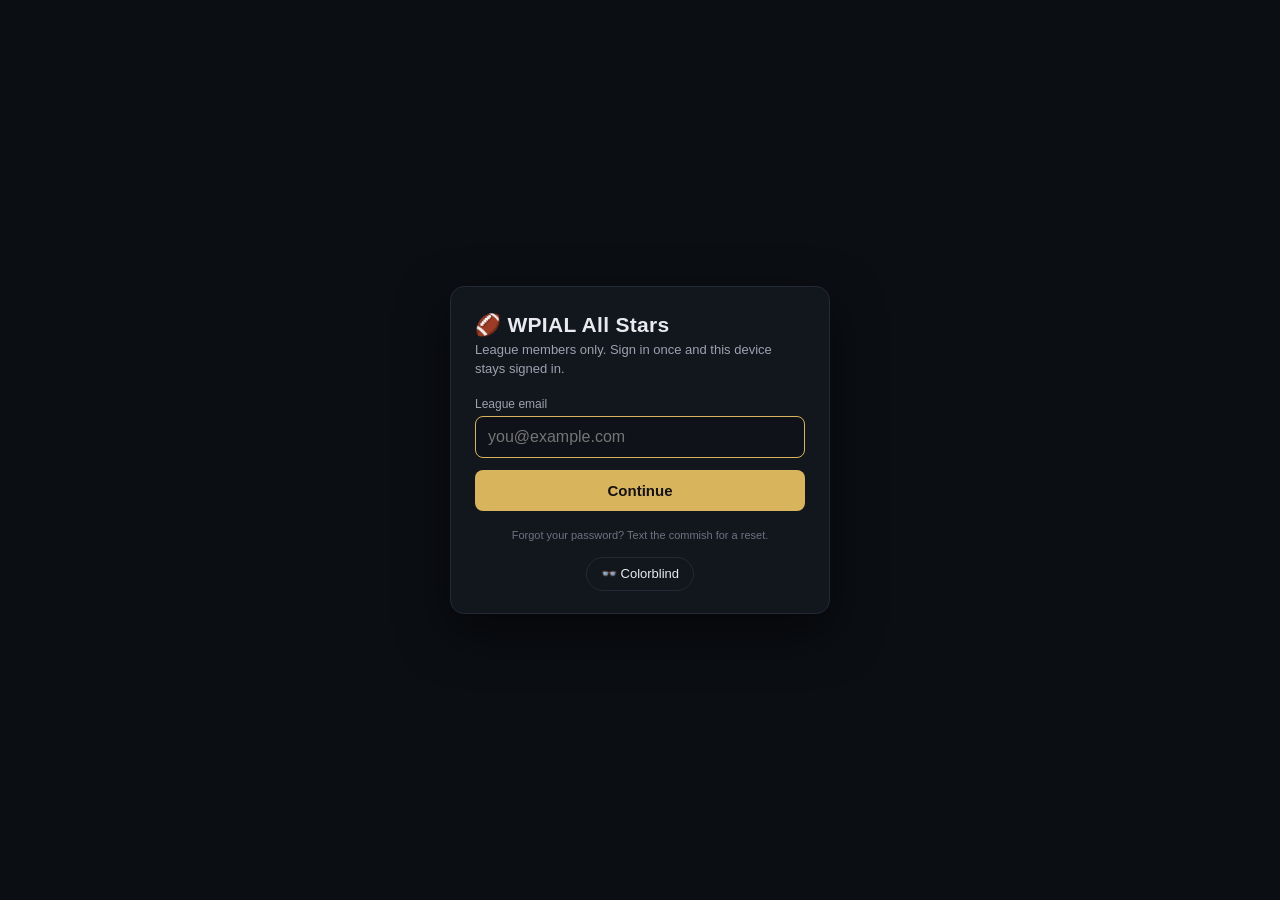
==== index.html @ ebddc768 "Say where the data came from, on every surface that shows ESPN data One shared provenance component " ====
<!DOCTYPE html>
<html lang="en">
<head>
<meta charset="UTF-8">
<meta name="viewport" content="width=device-width, initial-scale=1.0">
<title>WPIAL All Stars</title>
<!-- theme.css owns every colour token on this site. This page used to define its
     own :root here — orange accent, blue accent2 — which is why the homepage and
     the draft board looked like two different products. Do not re-add one. -->
<link rel="stylesheet" href="theme.css">
<!-- Not deferred, on purpose: it sets html.colorblind before <body> exists, so
     the palette is already right at first paint. -->
<script src="cbmode.js"></script>
<style>
  *{box-sizing:border-box;}
  body{margin:0;background:var(--bg);color:var(--text);font-family:-apple-system,Segoe UI,Roboto,Helvetica,Arial,sans-serif;}
  header{padding:28px 20px 18px;text-align:center;border-bottom:1px solid var(--line);}
  header h1{margin:0;font-size:28px;letter-spacing:0.5px;}
  header p{margin:6px 0 0;color:var(--muted);font-size:14px;}
  nav{display:flex;justify-content:center;gap:6px;flex-wrap:wrap;padding:14px 10px;border-bottom:1px solid var(--line);}
  nav button{background:none;border:1px solid var(--line);color:var(--text);padding:8px 14px;border-radius:20px;font-size:13px;cursor:pointer;}
  nav button.active{background:var(--accent);border-color:var(--accent);color:var(--accent-ink);font-weight:600;}
  section{max-width:1100px;margin:0 auto;padding:24px 16px 60px;display:none;}
  section.active{display:block;}
  h2{font-size:20px;margin:0 0 4px;}
  .sub{color:var(--muted);font-size:13px;margin:0 0 20px;}
  .grid{display:grid;grid-template-columns:repeat(auto-fit,minmax(260px,1fr));gap:16px;}
  .card{background:var(--card);border:1px solid var(--line);border-radius:10px;padding:14px 16px;}
  .card h3{margin:0 0 10px;font-size:16px;border-bottom:1px solid var(--line);padding-bottom:8px;}
  /* The signed-in owner's roster card. --mine-accent is set per card from the franchise
     accent when it clears 3:1 against the card, and falls back to the site accent when it
     does not, so this can never render as an unreadable chip. The word "Your team" — not
     the ring — is what says whose card it is; color never carries meaning alone here. */
  .card.mine{border-color:var(--mine-accent,var(--accent));box-shadow:inset 0 0 0 1px var(--mine-accent,var(--accent));}
  .mine-strip{display:flex;align-items:center;gap:8px;margin:0 0 10px;}
  .mine-chip{flex:0 0 auto;font-size:10px;font-weight:700;letter-spacing:0.6px;text-transform:uppercase;
    padding:2px 8px;border-radius:999px;background:var(--mine-accent,var(--accent));color:var(--mine-ink,var(--accent-ink));}
  .mine-rule{flex:1 1 auto;height:1px;background:var(--mine-accent,var(--accent));opacity:0.4;}
  .row{display:flex;gap:8px;padding:5px 0;font-size:13px;border-bottom:1px solid #1d232b;}
  .row:last-child{border-bottom:none;}
  .rnd{color:var(--muted);width:26px;flex-shrink:0;}
  .players{flex:1;display:flex;flex-wrap:wrap;gap:4px;}
  .players.conflict{background:var(--conflict);border:1px dashed var(--conflict-line);border-radius:6px;padding:2px 6px;}
  .player{cursor:pointer;padding:2px 6px;border-radius:5px;transition:background .15s;}
  .player:hover{background:#22282f;}
  .player.pinged{background:var(--accent);color:var(--accent-ink);font-weight:600;}
  .empty{color:#4a525c;font-style:italic;}
/* Week navigator. The selected pill is FILLED and the live week keeps a ● glyph whether or
   not it is selected — both readable in greyscale, per the site rule that colour never
   carries meaning alone. The arrows sit together beside the label rather than being pushed to
   opposite edges, which on a wide card puts a thumb-width control a screen from its pair. */
.wknav{display:flex;flex-direction:column;gap:8px;margin-top:14px;}
.wknav-top{display:flex;align-items:center;gap:8px;}
.wknav-top b{font-size:15px;min-width:76px;}
.wknav-top button{background:none;border:1px solid var(--line);color:var(--text);
  border-radius:6px;padding:3px 10px;font-size:14px;line-height:1.3;cursor:pointer;}
.wknav-top button:hover:not([disabled]){border-color:var(--accent);}
.wknav-top button[disabled]{opacity:.3;cursor:default;}
.wknav-top button:focus-visible,.wkpill:focus-visible{outline:2px solid var(--accent2);outline-offset:2px;}
.wknav-note{font-size:11.5px;color:var(--muted);}
.wkpills{display:flex;gap:6px;overflow-x:auto;padding-bottom:2px;scrollbar-width:none;}
.wkpills::-webkit-scrollbar{display:none;}
.wkpill{flex:0 0 auto;background:none;border:1px solid var(--line);color:var(--text);
  border-radius:20px;padding:4px 11px;font-size:12.5px;cursor:pointer;white-space:nowrap;}
.wkpill.on{background:var(--accent);border-color:var(--accent);color:var(--accent-ink);font-weight:700;}
.wkpill .liveglyph{font-size:9px;vertical-align:middle;margin-right:3px;}
.spotlight-grid{display:grid;grid-template-columns:repeat(auto-fit,minmax(220px,1fr));gap:10px;margin-top:10px;}
/* The card wears the two franchises. Two stacked background images: the owners' colors
   split underneath, a scrim over the top. The scrim is not decoration — it is what holds
   --text and --muted at their designed contrast no matter which two colors collide here, so
   a pale gold and a near-black can share a card without either washing the score out.
   Bryan's call to let identity take the backdrop; see the build doc on memo 5.3, which
   lists card backgrounds as a never. */
.spotlight{border:1px solid var(--line);border-radius:8px;padding:10px 12px;
  background-image:
    linear-gradient(180deg,rgba(13,17,23,.78),rgba(13,17,23,.91)),
    linear-gradient(100deg,var(--ca,#11151b) 0 42%,var(--cb,#11151b) 58% 100%);}
.spotlight-row{display:flex;justify-content:space-between;align-items:center;font-size:14px;padding:3px 0;gap:8px;}
.spotlight-row .nm{font-weight:600;}
.spotlight-row .sc{color:var(--muted);font-variant-numeric:tabular-nums;}
.spotlight-row.final .sc{color:var(--text);font-weight:600;}
.spotlight-vs{text-align:center;color:var(--muted);font-size:11px;margin:2px 0;}
.spotlight-top{font-size:11px;color:var(--muted);margin-top:2px;}
  .spotlight-h2h{font-size:11px;color:var(--muted);margin-top:6px;padding-top:6px;border-top:1px dashed var(--line);text-align:center;}
  /* GOTCHA 32: an <a class="spotlight"> inherits `a{color:var(--accent2)}` and repaints
     every team name gold, which reads as "these are all links" and fights the ✓ winner
     mark. Reset the inherited link paint and carry the affordance on the hover border
     plus the caption below instead. */
  a.spotlight-link{display:block;color:inherit;text-decoration:none;transition:border-color .12s ease;}
  a.spotlight-link:hover{border-color:var(--accent);}
  a.spotlight-link:focus-visible{outline:2px solid var(--accent2);outline-offset:2px;}
  .spotlight-go{margin-top:7px;padding-top:6px;border-top:1px dashed var(--line);
    text-align:center;font-size:10.5px;letter-spacing:.6px;color:var(--accent2);}
  /* ---- Projected-winner jerseys ----
     The jersey is the projection: the bigger one is the favorite. Size is a real visual
     channel, but it is never the ONLY channel — the percentage is always printed next to
     it, so the call is readable at a glance and unambiguous when you look. */
  .spot-kits{display:flex;align-items:flex-end;justify-content:center;gap:26px;
             margin:2px 0 8px;min-height:86px;}
  .spot-kit{display:flex;flex-direction:column;align-items:center;gap:3px;width:72px;}
  .spot-kit .kit{display:block;}
  .spot-kit.lost{opacity:.4;filter:saturate(.3);}
  /* Compact field — the same object as the matchup header, at card scale. End zones are the
     owners' colors (identity); the ball is the probability (state). Nothing here is
     color-only: the percentage and the team are printed underneath. */
  .spot-field{display:flex;height:20px;border-radius:5px;overflow:hidden;
              border:1px solid rgba(255,255,255,.16);margin:0 0 5px;}
  .sez{flex:0 0 12%;min-width:13px;background:var(--sc,#2a3140);}
  .sturf{flex:1 1 auto;position:relative;min-width:0;
         background:repeating-linear-gradient(90deg,transparent 0 calc(10% - 1px),
                    rgba(255,255,255,.18) calc(10% - 1px) 10%),
                    linear-gradient(180deg,#1b3a27,#142c1e);}
  .slos{position:absolute;top:0;bottom:0;width:2px;background:var(--accent);transform:translateX(-1px);}
  .sball{position:absolute;top:50%;transform:translate(-50%,-50%);width:17px;line-height:0;}
  .sball svg{display:block;width:100%;height:auto;}
  .spot-odds{font-size:10.5px;color:var(--muted);text-align:center;margin:0 0 6px;
             font-variant-numeric:tabular-nums;}
  .spot-odds b{color:var(--text);font-weight:700;}
  #history .card{margin-bottom:14px;}
  textarea{width:100%;min-height:140px;background:#0f1319;border:1px dashed var(--line);color:var(--muted);border-radius:8px;padding:12px;font-size:13px;font-family:inherit;}
  #board .card{margin-bottom:12px;}
  .tip-ideas{list-style:none;margin:0 0 10px;padding:0;display:flex;flex-direction:column;gap:4px;}
  .tip-ideas li{font-size:12px;color:var(--muted);font-style:italic;}
  .tip-ideas li::before{content:"\2022  ";color:var(--accent);font-style:normal;}
  .placeholder{color:var(--muted);font-size:13px;line-height:1.6;}
  .badge{display:inline-block;background:var(--accent2);color:#04121f;font-size:11px;font-weight:700;padding:2px 8px;border-radius:10px;margin-left:8px;vertical-align:middle;}
  footer{text-align:center;color:var(--muted);font-size:12px;padding:24px;border-top:1px solid var(--line);}

  .cemetery{display:grid;grid-template-columns:repeat(auto-fit,minmax(200px,1fr));gap:20px;padding:10px 0 4px;}
  .tombstone{background:linear-gradient(180deg,#3a3f47,#2c3036);border:1px solid #454b53;border-radius:50px 50px 8px 8px;padding:24px 16px 18px;text-align:center;position:relative;box-shadow:inset 0 0 0 1px rgba(255,255,255,0.03);}
  .tombstone .rip{font-size:10px;letter-spacing:2px;color:#8b9099;margin-bottom:8px;}
  .tombstone .stone-name{font-size:15px;font-weight:500;color:var(--text);margin-bottom:10px;line-height:1.4;}
  .tombstone .stone-line{width:32px;height:1px;background:#565c65;margin:0 auto 10px;}
  .tombstone .stone-detail{font-size:11px;color:var(--muted);line-height:1.7;}
  .tombstone .stone-wins{font-size:18px;font-weight:500;color:#c9cdd3;margin:6px 0;}
  .tombstone::before{content:"";position:absolute;bottom:-10px;left:50%;transform:translateX(-50%);width:60%;height:10px;background:#1a1d21;border-radius:50%;filter:blur(2px);opacity:0.5;}

  .ribbon{margin:8px 0 0;padding:10px 12px;background:#0f1319;border-left:2px solid var(--accent);border-radius:0 8px 8px 0;}
  .ribbon .lineage{font-size:12px;color:var(--muted);line-height:1.6;}
  .ribbon .lineage b{color:var(--text);font-weight:500;}
  .ribbon .honors{margin-top:6px;display:flex;gap:6px;flex-wrap:wrap;}
  .honor{display:inline-flex;align-items:center;gap:4px;font-size:11px;background:#1c2129;border:1px solid var(--line);border-radius:12px;padding:2px 9px;color:#d8b45c;}
  .honor.og{color:#7fc4ff;}

  .feed-profile{display:flex;gap:14px;align-items:center;}
  .feed-avatar{width:56px;height:56px;border-radius:50%;background:linear-gradient(135deg,#f0d488,#c9a24b);display:flex;align-items:center;justify-content:center;font-size:24px;flex-shrink:0;}
  .feed-name{font-size:17px;font-weight:700;display:flex;align-items:center;gap:5px;}
  .feed-check{color:var(--accent2);font-size:14px;}
  .feed-handle{color:var(--muted);font-size:13px;}
  .feed-bio{font-size:13px;color:var(--muted);margin-top:10px;line-height:1.6;}
  .gelly-strip{display:flex;gap:10px;align-items:center;padding:2px 0 18px;}
  .gelly-strip-avatar{width:34px;height:34px;border-radius:50%;background:linear-gradient(135deg,#f0d488,#c9a24b);display:flex;align-items:center;justify-content:center;font-size:14px;flex-shrink:0;}
  .gelly-strip-text{font-size:13px;color:var(--muted);line-height:1.5;}
  .gelly-strip-text b{color:var(--text);font-size:14px;}
  .tip-card{background:var(--card);border:1px solid var(--line);border-radius:10px;padding:14px 16px;margin-bottom:12px;}
  .tip-card summary{cursor:pointer;font-weight:600;font-size:14px;list-style:revert;color:var(--text);}
.tip-card summary::marker{color:var(--accent);}.tip-card[open] summary{margin-bottom:10px;}.tweet{display:flex;gap:12px;padding:14px 0;border-bottom:1px solid #1d232b;}.tweet:last-child{border-bottom:none;}
  .tweet.threaded{border-bottom:none;padding:0 0 2px;}
  .tweet-avatar{width:38px;height:38px;border-radius:50%;background:linear-gradient(135deg,#f0d488,#c9a24b);flex-shrink:0;display:flex;align-items:center;justify-content:center;font-size:16px;}
  .tweet-col{display:flex;flex-direction:column;align-items:center;flex-shrink:0;}
  .tweet-connector{width:2px;flex:1;background:var(--line);margin:4px 0;min-height:14px;}
  .tweet-body{flex:1;min-width:0;}
  .tweet-head{display:flex;gap:6px;align-items:center;flex-wrap:wrap;font-size:13px;}
  .tweet-head b{color:var(--text);}
  .tweet-head .handle,.tweet-head .time{color:var(--muted);}
  .tweet-text{font-size:14px;line-height:1.5;margin:4px 0 8px;}
  .tweet-stats{display:flex;gap:22px;color:var(--muted);font-size:12px;}
  .thread-tag{font-size:11px;letter-spacing:.5px;text-transform:uppercase;color:var(--accent);font-weight:700;margin-bottom:12px;}
  .thread-tag.muted{color:var(--muted);}

  .tip-fab{position:fixed;bottom:22px;right:22px;width:56px;height:56px;border-radius:50%;background:var(--accent);color:var(--accent-ink);border:none;font-size:24px;cursor:pointer;box-shadow:0 4px 16px rgba(0,0,0,0.45);z-index:500;display:flex;align-items:center;justify-content:center;transition:transform .15s;}
  /* [hidden] loses to display:flex, so it has to be said explicitly. */
  .tip-fab[hidden]{display:none;}
  .tip-fab:hover{transform:scale(1.08);}
  .tip-fab:active{transform:scale(0.96);}
  .modal-overlay{position:fixed;inset:0;background:rgba(0,0,0,0.6);display:none;align-items:center;justify-content:center;z-index:600;padding:20px;}
  .modal-overlay.open{display:flex;}
  .modal-card{background:var(--card);border:1px solid var(--line);border-radius:12px;padding:20px;max-width:440px;width:100%;position:relative;}
  .modal-card h3{margin:0 0 8px;font-size:16px;}
  .modal-close{position:absolute;top:10px;right:12px;background:none;border:none;color:var(--muted);font-size:22px;line-height:1;cursor:pointer;padding:4px;}
  .modal-close:hover{color:var(--text);}.quote-block{border:1px solid var(--line);border-radius:10px;padding:10px 12px;margin:6px 0 8px;background:#0f1319;}.quote-label{font-size:11px;color:var(--muted);text-transform:uppercase;letter-spacing:.4px;margin-bottom:4px;font-weight:700;}.quote-text{font-size:13px;color:var(--text);line-height:1.5;font-style:italic;}
.feed-skeleton{padding:2px 0;}
.skel-row{display:flex;gap:10px;padding:14px 16px;border-bottom:1px solid var(--line);}
.skel-row:last-child{border-bottom:none;}
.skel-avatar{width:36px;height:36px;border-radius:50%;flex-shrink:0;background:linear-gradient(90deg,#1d232b 25%,#262d37 37%,#1d232b 63%);background-size:400% 100%;animation:skel-shimmer 1.4s ease infinite;}
.skel-lines{flex:1;display:flex;flex-direction:column;gap:8px;justify-content:center;}
.skel-line{height:10px;border-radius:5px;background:linear-gradient(90deg,#1d232b 25%,#262d37 37%,#1d232b 63%);background-size:400% 100%;animation:skel-shimmer 1.4s ease infinite;}
.skel-line.w40{width:40%;}
.skel-line.w60{width:60%;}
.skel-line.w90{width:90%;}
@keyframes skel-shimmer{0%{background-position:100% 0;}100%{background-position:0 0;}}

  .wire-card{background:#f5f1e6;border:1px solid #c9c2ae;border-radius:10px;margin-bottom:12px;padding:22px 26px;color:#1c2333;font-family:Georgia,'Times New Roman',serif;}
  .wire-masthead{text-align:center;border-bottom:3px double #1c2333;padding-bottom:10px;}
  .wire-brand{font-size:19px;font-weight:700;letter-spacing:2.5px;text-transform:uppercase;color:#1c2333;}
  .wire-tagline{font-size:10px;letter-spacing:3px;text-transform:uppercase;color:#8a8266;margin-top:4px;}
  .wire-dateline{display:flex;justify-content:space-between;align-items:center;font-size:11px;text-transform:uppercase;letter-spacing:1.5px;color:#6d6650;border-bottom:1px solid #c9c2ae;padding:8px 0;margin-bottom:14px;}
  .wire-edition{background:#1c2333;color:#f5f1e6;padding:2px 10px;font-size:10px;letter-spacing:2px;}
  .wire-title{font-size:19px;font-weight:700;line-height:1.3;margin:0 0 12px;color:#1c2333;}
  .wire-body p{font-size:14px;line-height:1.65;margin:0 0 12px;}
  .wire-body strong{color:#7a1f1f;}
  .wire-body a{color:#7a1f1f;}
  .wire-body hr{border:0;border-top:1px solid #c9c2ae;margin:16px 0;}
  .wire-sources{font-size:11px;color:#8a8266;border-top:1px solid #c9c2ae;padding-top:8px;margin-top:14px;line-height:1.6;}
  .wire-archive{text-align:center;margin-top:12px;}
  .wire-archive button{font-family:inherit;background:none;border:1px solid #1c2333;color:#1c2333;padding:6px 18px;letter-spacing:1.5px;text-transform:uppercase;font-size:10px;cursor:pointer;border-radius:0;}

  .draft-banner{max-width:1100px;margin:16px auto 0;padding:14px 18px;background:var(--card);border:1px solid var(--line);border-radius:10px;display:flex;flex-wrap:wrap;gap:14px;align-items:center;justify-content:space-between;}
  .db-label{font-size:11px;letter-spacing:.5px;text-transform:uppercase;color:var(--accent);font-weight:700;}
  .db-when{font-size:13px;color:var(--muted);margin-top:2px;}
  .db-count{display:flex;gap:8px;}
  .db-unit{text-align:center;min-width:54px;background:#0f1319;border:1px solid var(--line);border-radius:8px;padding:6px 8px;}
  .db-num{font-size:20px;font-weight:700;font-variant-numeric:tabular-nums;}
  .db-lab{font-size:10px;color:var(--muted);text-transform:uppercase;letter-spacing:1px;}
  .db-order{width:100%;display:flex;gap:6px;flex-wrap:wrap;align-items:center;}
  .db-order-label{font-size:10px;letter-spacing:1px;text-transform:uppercase;color:var(--muted);margin-right:4px;}
  .db-pick{display:flex;align-items:center;gap:6px;font-size:12px;background:#0f1319;border:1px solid var(--line);border-radius:14px;padding:3px 10px;white-space:nowrap;}
  .db-pick b{color:var(--accent);}
  .db-pick.first{border-color:#d8b45c;}
  .db-pick.first b{color:#d8b45c;}
  @media (max-width:700px){.draft-banner{margin:12px 10px 0;}.team-logo-badge{width:26px;height:26px;margin-right:6px;}}

  .player.keeper{border:1px solid #d8b45c;background:#2a230f;color:#e8c97a;font-weight:600;border-radius:6px;}
  .player.keeper::before{content:"\2B50 ";font-size:10px;}
.team-logo-badge{display:inline-flex;vertical-align:middle;margin-right:8px;width:30px;height:30px;flex-shrink:0;}
    .team-logo-badge svg{width:100%;height:100%;display:block;}

  /* ---- Rules tab ----
     Every article of the constitution is a <details>, closed by default. On a
     phone the whole thing is then a short list of headings instead of six
     screens of legalese, and <details> is native — no JS, keyboard-operable and
     findable by the browser's own find-on-page. */
  .rules-note{background:var(--panel2,var(--card));border:1px solid var(--accent);
    border-left:4px solid var(--accent);border-radius:8px;padding:11px 14px;margin:0 0 18px;
    font-size:13.5px;line-height:1.5;}
  .rules-card{margin-bottom:16px;}
  .rules-card h3{font-size:17px;}
  .rules-h4{font-size:12px;letter-spacing:1.2px;text-transform:uppercase;color:var(--muted);
    margin:20px 0 9px;font-weight:700;}
  .rules-list{margin:0;padding-left:22px;font-size:13.5px;line-height:1.65;}
  .rules-list li{margin-bottom:9px;}
  .rules-list li b{color:var(--accent2);font-weight:600;}
  .rv-grid{display:grid;grid-template-columns:repeat(auto-fill,minmax(112px,1fr));gap:6px;}
  .rv{border:1px solid var(--line);border-radius:6px;padding:5px 9px;font-size:12px;color:var(--muted);}
  .rv b{color:var(--accent);font-size:12.5px;margin-right:6px;}
  .lineup-grid{display:grid;grid-template-columns:repeat(auto-fill,minmax(128px,1fr));gap:7px;}
  .lu{border:1px solid var(--line);border-radius:7px;padding:8px 11px;font-size:13px;font-weight:600;}
  .lu b{color:var(--accent);font-size:16px;margin-right:7px;}
  .lu span{display:block;font-size:10.5px;color:var(--muted);font-weight:400;margin-top:1px;}
  .rules-fine{font-size:11.5px;color:var(--muted);line-height:1.6;margin:11px 0 0;}
  .rules-src{border-top:1px solid var(--line);padding-top:11px;margin-top:18px;}
  .rules-det{border:1px solid var(--line);border-radius:8px;margin-top:9px;overflow:hidden;}
  .rules-det > summary{cursor:pointer;padding:11px 14px;font-size:13.5px;font-weight:600;
    list-style:none;display:flex;align-items:center;gap:9px;}
  .rules-det > summary::-webkit-details-marker{display:none;}
  /* The twisty is a glyph, not a colour — the row has to read closed-vs-open in
     grayscale and in colorblind mode alike. */
  .rules-det > summary::before{content:"\25B8";color:var(--accent);font-size:11px;
    transition:transform .15s ease;display:inline-block;}
  .rules-det[open] > summary::before{transform:rotate(90deg);}
  .rules-det > summary:hover{color:var(--accent2);}
  .rules-det-body{padding:2px 14px 13px;font-size:13px;line-height:1.65;color:var(--text);
    border-top:1px solid var(--line);}
  .rules-det-body p{margin:10px 0;}
  .rules-det-body b{color:var(--accent2);font-weight:600;}
  .rules-det-body ol{padding-left:20px;margin:10px 0;}
  .rules-det-body ol li{margin-bottom:6px;}

  /* ---- Colorblind mode (the Wadi Accessibility Initiative) ----
     The token swap, the toggle's styling and the link-underline rules all moved
     to theme.css, so every page gets them rather than just this one. What stays
     here is only what is specific to this page's own components. */
  body.colorblind .player.keeper{border-color:#F0E442;background:#2b290f;color:#F0E442;}
  body.colorblind .honor{color:#F0E442;}
  body.colorblind .honor.og{color:#56B4E9;}
  body.colorblind .db-pick.first{border-color:#F0E442;}
  body.colorblind .db-pick.first b{color:#F0E442;}

  #cbGag{position:fixed;inset:0;z-index:900;background:var(--bg);display:none;align-items:center;justify-content:center;text-align:center;padding:24px;cursor:pointer;}
  #cbGag.show{display:flex;}
  .cb-gag-inner{max-width:520px;animation:cbPop .45s cubic-bezier(.18,1.4,.4,1);}
  .cb-gag-inner svg{width:min(320px,80vw);height:auto;display:block;margin:0 auto;}
  .cb-gag-title{font-size:46px;font-weight:800;color:var(--accent);margin:16px 0 8px;letter-spacing:1px;animation:cbShake .5s ease .5s 2;}
  .cb-gag-sub{color:var(--muted);font-size:14px;line-height:1.6;}
  .cb-gag-skip{color:#4a525c;font-size:11px;margin-top:14px;}
  @keyframes cbPop{0%{transform:scale(.6);opacity:0;}100%{transform:scale(1);opacity:1;}}
  @keyframes cbShake{0%,100%{transform:rotate(0);}25%{transform:rotate(-2deg);}75%{transform:rotate(2deg);}}
      /* ---- NFL week card (schedule tab) ---- */
  .nflwk-legend{display:flex;flex-wrap:wrap;gap:8px;align-items:center;font-size:12.5px;color:var(--muted);margin:10px 0 4px;}
  /* Each chip and its label are ONE flex item. They were bare text nodes beside the chips,
     which flex turns into separate anonymous items — so the line could wrap between the O
     chip and the word "Out", which is exactly what it did on a phone. */
  .nflwk-legend .lg{display:inline-flex;align-items:center;gap:5px;white-space:nowrap;}
  .nflwk-slot{margin:16px 2px 8px;font-size:12.5px;font-weight:700;text-transform:uppercase;letter-spacing:.08em;color:var(--muted);}
  .nflwk-game{background:var(--bg);border:1px solid var(--line);border-radius:8px;padding:10px 12px;margin-bottom:10px;}
  .nflwk-head{display:flex;flex-wrap:wrap;gap:4px 10px;align-items:baseline;}
  .nflwk-head b{font-size:16px;}
  .nflwk-head .mt{color:var(--muted);font-size:12.5px;}
  .nflwk-badges{display:flex;flex-wrap:wrap;gap:5px;margin-top:7px;}
  /* minmax(0,1fr), NOT 1fr. `1fr` is shorthand for minmax(auto,1fr), and an `auto` minimum
     floors the track at its min-content width — so one long player row pushed this grid to
     536px inside a 390px phone and clipped the Avail chips off the right edge. The 0 minimum
     lets the track shrink and hands the truncation back to .nm's ellipsis, where it belongs. */
  .nflwk-cols{display:grid;grid-template-columns:minmax(0,1fr) minmax(0,1fr);gap:0 14px;margin-top:8px;}
  @media(max-width:640px){.nflwk-cols{grid-template-columns:minmax(0,1fr);}}
  /* Same reason, one level down: a flex item will not shrink below its content unless told. */
  .nflwk-side{min-width:0;}
  .nflwk-side .tm{font-size:12.5px;font-weight:700;text-transform:uppercase;letter-spacing:.05em;color:var(--muted);margin:6px 0 4px;}
  .nflwk-plr{display:flex;align-items:center;gap:7px;padding:3px 0;font-size:15px;min-height:25px;min-width:0;}
  .nflwk-plr .ps{flex:0 0 34px;font-size:11.5px;font-weight:700;color:var(--muted);}
  .nflwk-plr .nm{flex:1 1 auto;min-width:0;overflow:hidden;text-overflow:ellipsis;white-space:nowrap;}
  .nflwk-plr .ow{font-size:11.5px;color:var(--accent2);max-width:36%;overflow:hidden;text-overflow:ellipsis;white-space:nowrap;}
  /* On a phone 36% of the row turns "Return of The Mac" into "Return of The M…" — which
     names nobody — while squeezing the player's own name. So the row carries BOTH labels and
     the viewport picks one: the full name where it fits, a short form where it does not.
     Truncating to a prefix was the worst of the three options. */
  .nflwk-plr .ow .short{display:none;}
  @media(max-width:640px){
    .nflwk-plr .ow{max-width:88px;}
    .nflwk-plr .ow .full{display:none;}
    .nflwk-plr .ow .short{display:inline;}
  }
  .nflwk-plr.avail .nm,.nflwk-plr.avail .ps{color:var(--muted);}
  .nflwk-plr.out .nm{text-decoration:line-through;opacity:.55;}
  /* colorblind-safe: letters always shown; severity = outline vs solid */
  .nflwk-chip{flex:0 0 auto;font-size:11.5px;font-weight:800;border-radius:4px;padding:0 6px;line-height:18px;}
  .nflwk-chip.q{color:#e6a23c;border:1.5px solid #e6a23c;background:transparent;}
  .nflwk-chip.d{color:#0d1117;background:#e07b39;border:1.5px solid #e07b39;}
  .nflwk-chip.o{color:#fff;background:#b3424a;border:1.5px solid #b3424a;}
  .nflwk-avail{flex:0 0 auto;font-size:10.5px;font-weight:700;color:var(--muted);border:1px dashed var(--muted);border-radius:4px;padding:0 4px;line-height:14px;}
  .nflwk-plr .fp{flex:0 0 auto;font-size:13.5px;font-weight:800;color:var(--text);min-width:34px;text-align:right;}
  .nflwk-plr .fp.proj{color:var(--muted);font-weight:600;}
  .nflwk-plr .fp.proj::before{content:'proj ';font-size:9px;font-weight:600;}
  .nflwk-statline{font-size:11.5px;color:var(--muted);padding:0 0 4px 41px;margin-top:-2px;}
  .nflwk-head .mt.live{color:#3fb950;font-weight:700;}
  .nflwk-slot.live{color:#3fb950;}
  body.colorblind .nflwk-chip.q{color:#F0E442;border-color:#F0E442;}
  body.colorblind .nflwk-chip.d{color:#0d1117;background:#E69F00;border-color:#E69F00;}
  body.colorblind .nflwk-chip.o{color:#fff;background:#D55E00;border-color:#D55E00;}
  body.colorblind .nflwk-plr .ow{color:#56B4E9;}
  /* ---- Standings table ---- */
  .standings-scroll{overflow-x:auto;}
  .standings-table{width:100%;border-collapse:collapse;font-size:15px;white-space:nowrap;}
  .standings-table th{font-size:12px;font-weight:700;text-transform:uppercase;letter-spacing:.05em;color:var(--muted);border-bottom:1px solid var(--line);padding:6px 8px;text-align:right;}
  .standings-table td{padding:7px 8px;border-bottom:1px solid var(--line);text-align:right;}
  .standings-table tr:last-child td{border-bottom:none;}
  .standings-table .tm{text-align:left;font-weight:600;}
  /* Same reasoning as the scoreboard card: the team name must stay --text so the column
     does not read as ten gold links. The underline on hover is the affordance. */
  .standings-table .tm-link{color:inherit;text-decoration:none;}
  .standings-table .tm-link:hover{text-decoration:underline;text-decoration-color:var(--accent2);}
  .standings-table .tm-link:focus-visible{outline:2px solid var(--accent2);outline-offset:2px;}
  .standings-table .rk{text-align:right;color:var(--muted);width:26px;}
  .standings-table td.pos{color:#3fb950;}
  .standings-table td.neg{color:#f85149;}
  .standings-table tbody tr:hover{background:rgba(255,255,255,.03);}
  .standings-legend{display:flex;flex-direction:column;gap:6px;margin-top:12px;padding-top:10px;border-top:1px solid var(--line);font-size:12.5px;color:var(--muted);}
  .standings-legend b{color:var(--text);font-weight:600;}
  .standings-table .th-sub{display:block;font-size:10.5px;font-weight:500;text-transform:none;letter-spacing:0;color:var(--muted);white-space:normal;max-width:120px;line-height:1.25;margin-top:2px;}
</style>
<!-- Cloudflare Web Analytics -->
<script type='module' src='https://static.cloudflareinsights.com/beacon.min.js' data-cf-beacon='{"token": "d6f258a2e69e49c9ab652c37c8503de2"}'></script>
<!-- End Cloudflare Web Analytics -->
<script src="env.js"></script>
<script src="franchise.js"></script>
<script src="matchrow.js"></script>
<script src="auth.js"></script>
<script src="keepers.js"></script>
<script src="sitenav.js"></script>
</head>
<body>

<header>
  <h1>WPIAL All Stars</h1>
  <p>2026 keeper board &middot; click any player to signal interest</p>
</header>

<div class="draft-banner" id="draft-banner">
  <div>
    <div class="db-label">🏈 2026 Draft Countdown</div>
    <div class="db-when">Sunday, August 30 &middot; 5:30 PM Mountain</div>
    <div class="db-when" id="keeper-lock"></div>
  </div>
  <div class="db-count" id="draft-countdown">
    <div class="db-unit"><div class="db-num" id="dc-days">--</div><div class="db-lab">Days</div></div>
    <div class="db-unit"><div class="db-num" id="dc-hours">--</div><div class="db-lab">Hrs</div></div>
    <div class="db-unit"><div class="db-num" id="dc-mins">--</div><div class="db-lab">Min</div></div>
    <div class="db-unit"><div class="db-num" id="dc-secs">--</div><div class="db-lab">Sec</div></div>
  </div>
  <div class="db-order">
    <span class="db-order-label">Round 1 pick order</span>
    <span class="db-pick first"><b>1</b> Drake Draaaake?</span>
    <span class="db-pick"><b>2</b> Kweef Farts</span>
    <span class="db-pick"><b>3</b> Syd Sweeney's Denim Jeans</span>
    <span class="db-pick"><b>4</b> G. O. A. T.</span>
    <span class="db-pick"><b>5</b> THE Vagitarians</span>
    <span class="db-pick"><b>6</b> Mud Dogs</span>
    <span class="db-pick"><b>7</b> Bindgamer3</span>
    <span class="db-pick"><b>8</b> Bijan Mustard</span>
    <span class="db-pick"><b>9</b> Mean Machine</span>
    <span class="db-pick"><b>10</b> Return of The Mac</span>
  </div>
</div>


<!-- This nav is HARDCODED and the inline script below binds `nav button[data-tab]`
     to it. Rename a label freely; do not rebuild the element, and do not remove a
     data-tab without removing its <section> (gotcha 33-B).

     Two things that used to live here have moved out:
       - 🏈 Draftboard and Depth Chart are injected by sitenav.js, from the same
         NAV array every other page reads, so the bar can never disagree with
         itself again.
       - 👓 Colorblind mode is in the identity menu under "View options". As a
         filled yellow pill it was the loudest element on the page, which is the
         wrong rank for a set-once preference sitting next to a draft. -->
<nav>
  <button data-tab="board" class="active">League News</button>
  <button data-tab="rosters">Rosters and Round Values</button>
  <button data-tab="schedule">2026 NFL Schedule</button>
  <button data-tab="scoreboard">Scoreboard</button>
  <button data-tab="standings">Standings</button>
  <button data-tab="rules">Rules</button>
  <button data-tab="history">League History</button>
</nav>

<section id="rosters">
  <h2>Rosters and Round Values <span class="srcbadge" title="Round values and keeper declarations live in the league sheet. Team names are synced from ESPN every hour, so a rename in the ESPN app shows up here.">Data: <b>League sheet + ESPN</b></span></h2>
  <!-- Keeper declaration lives HERE, on the roster card it applies to (keepers.js
       decorates each card). There is deliberately no separate Keepers tab: the
       decision and the data it rests on are the same screen, and a second tab
       would have shown the same ten cards again. -->
  <p class="sub">Round value = what it costs to keep that player in the 2026 draft. Dashed red box = two players competing for the same round, owner has to pick one. &#11088; Gold = a declared 2026 keeper. Declare your own keepers on your card. Click a name to flag interest &mdash; this powers the league buzz reports.</p>
  <div class="grid" id="teamGrid"></div>
</section>

<!-- ============================================================================
     RULES
     Source: two documents in the commissioner's Drive —
       "Keeper rules.docx"            (modified 2020-08-25)
       "Fantasy Football Constitution.docx" (2022-07-11, adopted 2019-08-14)

     REDACTED ON PURPOSE. This repo is PUBLIC and page data is baked into static
     HTML, so view-source defeats the login gate. The constitution as written
     carries every manager's real name and the commissioner's phone number. Those
     are removed here and nowhere else — the Drive originals are untouched.

     Article IV's manager roster was ALSO four years stale (it lists managers and
     team names that no longer exist), so publishing it would have been both a
     privacy leak and wrong.
     ========================================================================= -->
<section id="rules">
  <h2>Rules</h2>
  <p class="sub">The keeper system and the league constitution. Keeper rules are what you need before Aug 30; the constitution is the long version.</p>

  <div class="rules-note">
    <b>Keeper deadline: Friday, Aug 29 at 5:30 PM Mountain</b> &mdash; 24 hours before the draft. Keeper selections may be changed up to that point and not after.
  </div>

  <div class="card rules-card">
    <h3>Keeper system</h3>

    <ol class="rules-list">
      <li>A player can only be kept the following year if he is <b>on your roster at the end of the season</b>.</li>
      <li>When a player is drafted, his <b>round value is locked for the year</b> and cannot be altered. If he leaves your roster by drop or trade, he keeps that round value for the rest of the season.</li>
      <li>Keeping a player <b>costs you that draft round</b>. Draft him in the 4th this year and keep him, and you have no 3rd-round pick next year.</li>
      <li>Free agent pickups are assigned a round value from their <b>projected half-PPR rank</b> for the upcoming season, on the agreed list below.</li>
      <li>If a draft pick is traded away, the team that traded it <b>forfeits its ability to keep anyone in that round</b>. The other team must trade a pick back to balance the selections.</li>
      <li><b>No team may keep two players in the same round</b> &mdash; keepers or franchise tags &mdash; even if it holds multiple picks in that round.</li>
      <li>A <b>franchise tag</b> locks a player at that round for the following draft, and he may then be kept for a maximum of one more year.</li>
      <li>A player traded during the <b>off-season</b> must be kept by the team that receives him.</li>
      <li>Teams may keep <b>up to 5 players</b>, or up to <b>4 players plus a franchise tag</b>. If expansion teams are added that year, those numbers drop to 3, or 2 with a tag.</li>
      <li>Keeper selections may be changed <b>up to 24 hours before the draft start time</b>.</li>
    </ol>

    <h4 class="rules-h4">Free agent round values &mdash; projected half-PPR rank</h4>
    <div class="rv-grid">
      <div class="rv"><b>1</b> 1&ndash;10</div>
      <div class="rv"><b>2</b> 11&ndash;20</div>
      <div class="rv"><b>3</b> 21&ndash;30</div>
      <div class="rv"><b>4</b> 31&ndash;40</div>
      <div class="rv"><b>5</b> 41&ndash;50</div>
      <div class="rv"><b>6</b> 51&ndash;60</div>
      <div class="rv"><b>7</b> 61&ndash;70</div>
      <div class="rv"><b>8</b> 71&ndash;80</div>
      <div class="rv"><b>9</b> 81&ndash;90</div>
      <div class="rv"><b>10</b> 91&ndash;100</div>
      <div class="rv"><b>11</b> 101&ndash;110</div>
      <div class="rv"><b>12</b> 111&ndash;120</div>
      <div class="rv"><b>13</b> 121&ndash;130</div>
      <div class="rv"><b>14</b> 131&ndash;140</div>
      <div class="rv"><b>15</b> 141&ndash;150</div>
      <div class="rv"><b>16</b> 151+ &middot; FA</div>
    </div>
  </div>

  <div class="card rules-card">
    <h3>League settings</h3>
    <p class="sub" style="margin-bottom:14px;">From the constitution, Article V. These are the ESPN settings the league actually runs on.</p>

    <h4 class="rules-h4">Starting lineup &mdash; 16 players, plus 2 IR</h4>
    <div class="lineup-grid">
      <div class="lu"><b>1</b> QB</div>
      <div class="lu"><b>2</b> RB</div>
      <div class="lu"><b>2</b> WR</div>
      <div class="lu"><b>1</b> TE</div>
      <div class="lu"><b>2</b> FLEX <span>RB/WR/TE</span></div>
      <div class="lu"><b>1</b> K</div>
      <div class="lu"><b>1</b> D/ST</div>
      <div class="lu"><b>6</b> Bench</div>
      <div class="lu"><b>2</b> IR <span>injured reserve</span></div>
    </div>
    <p class="rules-fine">10 teams, 16 rounds. Rosters hold <b>16 players</b> at all times during the regular season, plus <b>2 IR spots</b> that do not count against the 16. Any empty spot must be filled within one week. Maximum 3 K and 3 D/ST. A player may not sit in your active lineup more than one week after an IR designation.</p>

    <details class="rules-det">
      <summary>Scoring &mdash; ESPN half PPR</summary>
      <div class="rules-det-body">
        <p class="rules-fine" style="margin-top:0;">ESPN's standard half-PPR scoring. Half a point per reception; one point per 25 passing yards and per 10 rushing or receiving yards.</p>
        <p><b>Passing</b> &mdash; yards 0.04 &middot; TD 4 &middot; interception &minus;2 &middot; 2-pt conversion 2</p>
        <p><b>Rushing</b> &mdash; yards 0.1 &middot; TD 6 &middot; 2-pt conversion 2</p>
        <p><b>Receiving</b> &mdash; yards 0.1 &middot; TD 6 &middot; <b>reception 0.5</b> &middot; 2-pt conversion 2</p>
        <p><b>Kicking</b> &mdash; PAT 1 &middot; FG 0&ndash;49 yds 3 &middot; FG 50+ yds 4</p>
        <p><b>Miscellaneous</b> &mdash; kick return TD 6 &middot; punt return TD 6 &middot; fumble recovered for TD 6 &middot; fumble return TD 6 &middot; fumble lost &minus;2 &middot; 2-pt return 2</p>
        <p><b>Defense / Special teams</b> &mdash; sack 1 &middot; interception 2 &middot; fumble recovered 2 &middot; safety 2 &middot; INT return TD 6 &middot; fumble return TD 6 &middot; blocked punt or FG returned for TD 6 &middot; blocked punt, PAT or FG 2</p>
        <p><b>Points allowed</b> &mdash; 0 pts <b>10</b> &middot; 1&ndash;6 <b>7</b> &middot; 7&ndash;13 <b>4</b> &middot; 14&ndash;17 <b>1</b> &middot; 28&ndash;34 <b>&minus;3</b> &middot; 35&ndash;45 <b>&minus;6</b> &middot; 46+ <b>&minus;10</b></p>
      </div>
    </details>

    <details class="rules-det">
      <summary>Trades, waivers and the deadline</summary>
      <div class="rules-det-body">
        <p>Unlimited trades and add/drops per season. Every proposed trade sits in a <b>two-day review</b>, during which owners vote to allow or reject it. <b>If 50% of owners reject, the commissioner nullifies the trade.</b></p>
        <p>The commissioner may veto a trade that contravenes the constitution or is contrary to the best interests of fantasy football. A veto must be announced within 24 hours and is reviewable.</p>
        <p><b>Trade deadline: Wednesday at 12pm during week 7.</b> No trades in week 7.</p>
        <p><b>Draft picks and "players to be named later" are non-transferable</b> and may not form part of a trade.</p>
        <p>Free agents come through the weekly waiver wire, in reverse standings order &mdash; last place claims first. Each free agent sits on waivers for two days. No season acquisition limit.</p>
      </div>
    </details>

    <details class="rules-det">
      <summary>Playoffs and payouts</summary>
      <div class="rules-det-body">
        <p>Playoffs begin <b>week 14</b>. Three rounds, one week each.</p>
        <p>The <b>six</b> clubs with the highest win percentage qualify. The <b>top two get a first-round bye</b>.</p>
        <p>Ties are broken first by <b>head-to-head</b>, then by <b>total points for</b> in the regular season.</p>
        <p><b>Champion $600 &middot; Runner-up $300 &middot; 3rd place $100.</b> Paid within one week of the championship.</p>
        <p>Buy-in is set by vote each off-season and handled by the commissioner via Venmo. Miss the buy-in date and your club is locked out of its ESPN controls, all drafting privileges and all players are benched &mdash; which counts as Inactivity.</p>
      </div>
    </details>

    <details class="rules-det">
      <summary>The commissioner, and how to overrule him</summary>
      <div class="rules-det-body">
        <p>The commissioner is the chief administrative, dispute-resolution and financial officer of the league. He reviews keeper selections and transactions, rules on interpretations, and may investigate any act alleged not to be in the best interests of fantasy football.</p>
        <p><b>Penalties</b> available to him: a formal warning &middot; a reprimand &middot; reversing or denying a transaction &middot; forfeiting a period of competition &middot; forfeiting a draft pick &middot; reducing waiver priority &middot; suspension or removal &middot; forfeiting annual dues. Any decision carrying a penalty must be posted formally.</p>
        <p><b>Any decision of the commissioner can be overturned.</b> The process:</p>
        <ol>
          <li>Clubs with a direct interest in the outcome are Interested Parties and cannot vote.</li>
          <li><b>One third</b> of eligible clubs must petition for reconsideration, <b>within one week</b> of the decision being posted. Without a petition there is no review.</li>
          <li>If the commissioner declines to reconsider, a vote is held.</li>
          <li>A <b>two-thirds majority</b> of eligible clubs vacates the decision. Anything less and it stands.</li>
        </ol>
        <p>The commissioner serves a minimum term of three years, has no term limit, and is elected by simple majority. No election may be held within 60 days of the draft.</p>
      </div>
    </details>

    <details class="rules-det">
      <summary>Voting</summary>
      <div class="rules-det-body">
        <p>Off-season votes cover the election of a commissioner, the buy-in, the payout schedule, and amendments to the constitution &mdash; including expansion clubs, league settings and draft regulations.</p>
        <p>Most votes are a <b>simple majority</b>. Constitutional amendments need <b>two thirds</b>. Amending during the regular season needs a <b>unanimous</b> vote.</p>
        <p>All votes stay open for <b>3 days</b>. There is no minimum quorum.</p>
      </div>
    </details>

    <details class="rules-det">
      <summary>Roster management and inactivity</summary>
      <div class="rules-det-body">
        <p>Managers must field a complete team at all times.</p>
        <p>A player on Injured Reserve may not stay in your active lineup for more than <b>one week</b> after his IR designation.</p>
        <p><b>Inactive</b> means neglecting both to add or drop players and to roster a full starting lineup. Being inactive for more than <b>two weeks</b> is an offence, and is grounds for permanent suspension.</p>
      </div>
    </details>

    <details class="rules-det">
      <summary>Offences</summary>
      <div class="rules-det-body">
        <p>Conduct beyond a minor contravention. Everyone commits an offence who engages in:</p>
        <p><b>Bribery</b> &mdash; providing value other than in-game value in exchange for in-game value.</p>
        <p><b>Collusion</b> &mdash; agreeing with another party to limit open competition. Assumed in any case where one manager acts for more than one club.</p>
        <p><b>Disrespect</b> &mdash; comments a reasonable person would consider in excess of friendly trash talk.</p>
        <p><b>Harassment</b> &mdash; repeatedly contacting someone after they have asked you not to. It is a defence that the contact was objectively reasonable in tone, content and frequency.</p>
        <p><b>Non-competitive behaviour</b> &mdash; demonstrating an intention not to compete, beyond mere negligence.</p>
        <p><b>Nuisance</b> &mdash; complaining about the league to the point of harassing the commissioner or markedly decreasing everyone else's enjoyment.</p>
        <p><b>General Anti-Avoidance Provision</b> &mdash; conduct not otherwise prohibited but generally acknowledged to be shitty.</p>
        <p>Penalties run up to permanent suspension without refund. The commissioner may appoint a neutral arbitrator or an advisory jury, and must do so if he is himself an interested party. Jury votes are advisory only and may not be secret.</p>
      </div>
    </details>

    <p class="rules-fine rules-src">
      This page is the current rules of record. The keeper system comes from the league keeper rules; league settings, trades, playoffs and offences come from the constitution (adopted 14 August 2019, agreed 7 September 2018). <b>Older copies in Drive are archived and superseded</b> &mdash; several carry a 12-team, 19-round, 1-FLEX league with different scoring, which has not been true for years. Article IV's manager roster and Appendix A's contact details are deliberately not reproduced here: this site is served from a public repository. Buy-ins and payouts go through the commissioner; text him for the details.
    </p>
  </div>
</section>

<section id="history">
  <h2>League history</h2>
  <p class="sub">Seven seasons, seven different champions. Nobody has repeated &mdash; yet.</p>
  <!-- Deliberately NO ESPN badge here. These all-time totals come from hand-maintained
       league records, not from ESPN, and the project's own audit found them wrong for
       nine of ten franchises. An ESPN badge would lend ESPN's authority to numbers ESPN
       never produced — the worst possible outcome for a provenance feature. -->
  <p class="srcnote" style="max-width:none;">
    <b>League records, not ESPN.</b> All-time totals are kept by hand and are still being
    reconciled &mdash; treat the season-by-season results as authoritative and the all-time
    tallies as provisional.
  </p>

  <div class="card">
    <h3>Records worth talking about</h3>
    <div class="row"><div class="players">Best regular season, worst ending: Mud Dogs went 13-1 in 2024... and finished 4th. Didn't win it.</div></div>
    <div class="row"><div class="players">Most decorated franchise: Bindgamer3 &mdash; runner-up 2020, champion 2023, runner-up 2024. Three podium finishes, tied for most in league history, but no one else has two runner-ups to go with a title.</div></div>
    <div class="row"><div class="players">Tied for most podiums: Kweef Farts (champion '19, 3rd '20, 3rd '22) and Return of The Mac (3rd '21, 3rd '23, champion '25) &mdash; 3 apiece, one title each.</div></div>
    <div class="row"><div class="players">Sneaky champs: THE Vagitarians (2020) and Under The InfluWENTZ (2019) both won titles at 6-7.</div></div>
    <div class="row"><div class="players">Worst finish: THE Vagitarians, 2-12 in 2024.</div></div>
  </div>

  <div class="card">
    <h3>Year-by-year champion / runner-up / third</h3>
    <table style="width:100%;border-collapse:collapse;font-size:13px;">
      <tr style="color:var(--muted);text-align:left;"><th style="padding:4px 8px 4px 0;">Year</th><th style="padding:4px 8px;">Champion</th><th style="padding:4px 8px;">2nd</th><th style="padding:4px 8px;">3rd</th></tr>
      <tr><td style="padding:4px 8px 4px 0;">2025</td><td style="padding:4px 8px;">Return of The Mac</td><td style="padding:4px 8px;">Mean Machine</td><td style="padding:4px 8px;">Bijan Mustard</td></tr>
      <tr><td style="padding:4px 8px 4px 0;">2024</td><td style="padding:4px 8px;">Najee Germany (now Drake Draaaake?)</td><td style="padding:4px 8px;">Bindgamer3</td><td style="padding:4px 8px;">Sydney Sweeney's Fat T!ts (now Syd Sweeney's Denim Jeans)</td></tr>
      <tr><td style="padding:4px 8px 4px 0;">2023</td><td style="padding:4px 8px;">Bindgamer3</td><td style="padding:4px 8px;">Wet Chops (now Syd Sweeney's Denim Jeans)</td><td style="padding:4px 8px;">Return of The Mac</td></tr>
      <tr><td style="padding:4px 8px 4px 0;">2022</td><td style="padding:4px 8px;">Mud Dogs</td><td style="padding:4px 8px;">Najee Germany (now Drake Draaaake?)</td><td style="padding:4px 8px;">Kweef Farts</td></tr>
      <tr><td style="padding:4px 8px 4px 0;">2021</td><td style="padding:4px 8px;">G. O. A. T.</td><td style="padding:4px 8px;">THE Vagitarians</td><td style="padding:4px 8px;">Return of The Mac</td></tr>
      <tr><td style="padding:4px 8px 4px 0;">2020</td><td style="padding:4px 8px;">THE Vagitarians</td><td style="padding:4px 8px;">Bindgamer3</td><td style="padding:4px 8px;">My Dick hERTZ (now Kweef Farts)</td></tr>
      <tr><td style="padding:4px 8px 4px 0;">2019</td><td style="padding:4px 8px;">Under The InfluWENTZ (now Kweef Farts)</td><td style="padding:4px 8px;">2 Husky 4 Sandusky</td><td style="padding:4px 8px;">Mr. Necksock (now Bijan Mustard)</td></tr>
    </table>
    <p class="sub" style="margin:10px 0 0;">Source: ESPN League History &middot; Final Standings, all 7 seasons pulled and verified directly, including 2025.</p>
  </div>

  <div class="card">
    <h3>Franchise lineage <span class="badge">10 active</span></h3>
    <p class="sub" style="margin-bottom:4px;">Current team name up top. The ribbon underneath is the franchise's history &mdash; every name it's played under, with honors earned along the way.</p>

    <div class="ribbon"><div class="lineage"><b>Bijan Mustard</b> &larr; Bench Taylor Swift &larr; Mr. Necksock</div><div class="honors"><span class="honor og">OG &middot; Season 8</span></div></div>
    <div class="ribbon"><div class="lineage"><b>THE Vagitarians</b> &middot; same name, all 8 seasons</div><div class="honors"><span class="honor og">OG &middot; Season 8</span><span class="honor">🏆 2020 champion</span></div></div>
    <div class="ribbon"><div class="lineage"><b>Mud Dogs</b> &middot; same name, all 8 seasons</div><div class="honors"><span class="honor og">OG &middot; Season 8</span><span class="honor">🏆 2022 champion</span></div></div>
    <div class="ribbon"><div class="lineage"><b>G. O. A. T.</b> &middot; same name, all 8 seasons</div><div class="honors"><span class="honor og">OG &middot; Season 8</span><span class="honor">🏆 2021 champion</span></div></div>
    <div class="ribbon"><div class="lineage"><b>Kweef Farts</b> &larr; Injured Reserve &larr; My Dick hERTZ &larr; Under The InfluWENTZ</div><div class="honors"><span class="honor og">OG &middot; Season 8</span><span class="honor">🏆 2019 champion</span></div></div>
    <div class="ribbon"><div class="lineage"><b>Drake Draaaake?</b> &larr; Najee Germany &larr; Sutton My Face &larr; Team Balzer</div><div class="honors"><span class="honor og">OG &middot; Season 8</span><span class="honor">🏆 2024 champion</span></div></div>
    <div class="ribbon"><div class="lineage"><b>Bindgamer3</b> &middot; same name since joining in 2020</div><div class="honors"><span class="honor">Season 7</span><span class="honor">🏆 2023 champion</span></div></div>
    <div class="ribbon"><div class="lineage"><b>Return of The Mac</b> &middot; same name since joining in 2021</div><div class="honors"><span class="honor">Season 6</span><span class="honor">🏆 2025 champion</span></div></div>
    <div class="ribbon"><div class="lineage"><b>Syd Sweeney's Denim Jeans</b> &larr; Sydney Sweeney's Fat T!ts &larr; Wet Chops</div><div class="honors"><span class="honor">Season 5</span></div></div>
    <div class="ribbon"><div class="lineage"><b>Mean Machine</b> &middot; same name since joining in 2024</div><div class="honors"><span class="honor">Season 3 &middot; newest franchise</span></div></div>
  </div>

  <div class="card">
    <h3>Career wins by franchise <span class="badge">sorted by total wins</span></h3>
    <p class="sub" style="margin-bottom:8px;">Every win counts toward the current franchise, no matter what it was named that season. Grade reflects average final standing across a 10-team league (1st = A+, last = F), not weekly record &mdash; pulled and verified directly from ESPN Final Standings, 2019&ndash;2025.</p>
    <div style="overflow-x:auto;">
    <table id="history-table" style="width:100%;border-collapse:collapse;font-size:13px;">
      <tr style="color:var(--muted);text-align:left;">
        <th style="padding:4px 8px 4px 0;">Franchise</th>
        <th style="padding:4px 8px;">Record</th>
        <th style="padding:4px 8px;">Win%</th>
        <th style="padding:4px 8px;">PPG</th>
        <th style="padding:4px 8px;">Total pts</th>
        <th style="padding:4px 8px;">Titles</th>
        <th style="padding:4px 8px;">Avg finish</th>
        <th style="padding:4px 8px;" title="Best single-season fantasy point total by any player this franchise has ever drafted">Best Draft Steal</th>
        <th style="padding:4px 8px;">Grade</th>
      </tr>
      <tbody id="history-table-body">
        <tr><td colspan="9" style="padding:8px 0;color:var(--muted);">Loading records&hellip;</td></tr>
      </tbody>
    </table>
  </div>
  <p class="sub" style="margin-top:8px;font-size:12px;">Best Draft Steal = the single best fantasy-point season any drafted player has ever put up for that franchise — not career value, not repeated across years.</p>
  </div>

  <div class="card">
    <h3>⚰️ Team graveyard</h3>
    <p class="sub" style="margin-bottom:12px;">Laid to rest &mdash; four franchise slots that didn't make it to 2026. Each one's spot in the league now belongs to a team above.</p>
    <div class="cemetery">
      <div class="tombstone">
        <div class="rip">⚰️ R . I . P .</div>
        <div class="stone-name">2 Gurleys 1 Kupp<br>CLE CHUNT</div>
        <div class="stone-line"></div>
        <div class="stone-wins">22 wins</div>
        <div class="stone-detail">2019 &ndash; 2023<br>5 seasons</div>
      </div>
      <div class="tombstone">
        <div class="rip">⚰️ R . I . P .</div>
        <div class="stone-name">Lockett Dahn<br>Prince of Helaire<br>CeeDeez Nutz</div>
        <div class="stone-line"></div>
        <div class="stone-wins">19 wins</div>
        <div class="stone-detail">2019 &ndash; 2021<br>3 seasons</div>
      </div>
      <div class="tombstone">
        <div class="rip">⚰️ R . I . P .</div>
        <div class="stone-name">2 Husky 4 Sandusky</div>
        <div class="stone-line"></div>
        <div class="stone-wins">16 wins</div>
        <div class="stone-detail">2019 &ndash; 2020<br>2 seasons &middot; '19 runner-up</div>
      </div>
      <div class="tombstone">
        <div class="rip">⚰️ R . I . P .</div>
        <div class="stone-name">Team Luffey</div>
        <div class="stone-line"></div>
        <div class="stone-wins">4 wins</div>
        <div class="stone-detail">2019 only<br>1 season</div>
      </div>
    </div>
  </div>
</section>

<section id="schedule">
  <h2>2026 NFL Schedule <span class="srcbadge" title="Game times, results and injury designations are pulled live from ESPN on every page load.">Data: <b>ESPN</b></span></h2>
  <p class="sub">The NFL slate, straight from ESPN &mdash; game times, results and injury designations refresh on every load. Fantasy matchups live on the Scoreboard tab.</p>

  <div class="card" id="nfl-week-card" style="margin-top:16px;">
    <div style="display:flex;justify-content:space-between;align-items:baseline;flex-wrap:wrap;gap:8px;">
      <h3 style="margin:0;border-bottom:none;padding-bottom:0;">🏈 NFL Schedule — Week <span id="nflwk-num">1</span>, who's playing &amp; who's hurt</h3>
      <span class="badge" style="background:none;border:1px solid var(--line);color:var(--muted);" id="nflwk-phase">keepers only — draft pending</span>
    </div>
    <p class="sub" style="margin:6px 0 0;">Every NFL game with the fantasy-relevant players in it, injury designations, and which WPIAL squads have skin in the game. Injury data refreshes from ESPN on every load.</p>
    <div class="nflwk-legend"><span>Injury:</span><span class="lg"><span class="nflwk-chip q">Q</span> Questionable</span><span class="lg"><span class="nflwk-chip d">D</span> Doubtful</span><span class="lg"><span class="nflwk-chip o">O</span> Out</span><span class="lg"><span class="nflwk-chip o">IR</span> Inj. Reserve</span><span class="lg"><span class="nflwk-avail">Avail</span> Not kept/drafted</span></div>
    <div id="nfl-games"><p class="placeholder">Loading NFL week&hellip;</p></div>
  </div>



  


</section>

<section id="scoreboard">
  <h2>Scoreboard <span class="srcbadge" title="Matchups, scores and rosters come from ESPN, the league&#39;s system of record. Win probability is calculated here from those numbers.">Data: <b>ESPN</b></span></h2>
  <p class="sub">WPIAL matchups week by week &mdash; who plays who, and live scores once the games count. Matchups and scores come from <b>ESPN</b>; the win probability is ours, calculated from them.</p>
      <div id="gelly-picks-card" class="card" style="display:none;">
        <div style="display:flex;justify-content:space-between;align-items:center;flex-wrap:wrap;gap:8px;">
          <h3 style="margin:0;border-bottom:none;padding-bottom:0;">🔮 The Gelly Line <span style="font-weight:400;font-size:12px;color:var(--muted);">&mdash; Gelly&#39;s calling it</span></h3>
          <span id="gelly-season-record" class="badge" style="background:none;border:1px solid var(--line);color:var(--muted);">Season record: —</span>
        </div>
        <div id="gelly-picks-body"><p class="placeholder">Loading Gelly's picks&hellip;</p></div>
      </div>
  <div id="sb-nav" class="wknav" hidden></div>
  <div id="schedule-weeks" class="grid" style="margin-top:12px;"><p class="placeholder">Loading matchups&hellip;</p></div>
</section>

<section id="standings">
  <h2>Standings <span class="srcbadge" title="Records, points for and bench points are computed here from ESPN&#39;s schedule and box scores. ESPN is the source; the arithmetic is ours.">Data: <b>ESPN</b></span></h2>
  <p class="sub">Computed here from ESPN's schedule and box scores &mdash; records, points and bench points update as games go final.</p>
  <div class="card" style="margin-top:16px;">
    <div id="standings-body"><p class="placeholder">Loading standings&hellip;</p></div>
  </div>
</section>

<section id="board" class="active">
  <h2>League News</h2>
  <p class="sub">Where the league gets its news &mdash; straight from The Gelly, our completely unbiased, extremely credentialed NFL insider.</p>

  <div class="gelly-strip">
    <div class="gelly-strip-avatar">🖤💛</div>
    <div class="gelly-strip-text"><b>Gelly</b> <span class="feed-check">✔</span> <span class="feed-handle">@YinzerMessiah</span> &middot; Self-appointed WPIAL insider. I've done the research. 🖤💛</div>
  </div>

  <div class="wire-card" id="insider-report-card" style="display:none;">
    <div class="wire-masthead">
      <div class="wire-brand">WPIAL Insider Report</div>
      <div class="wire-tagline">Official League Wire &middot; Wednesday &amp; Sunday Editions</div>
    </div>
    <div id="insider-report-body"></div>
  </div>

  <div class="card" id="live-feed-card" style="display:none;">
    <div class="thread-tag">📡 Live from the league</div>
    <div id="live-feed-posts"></div>
  </div>

  <div class="card">
    <div class="thread-tag">🧵 BREAKING: Mud Dogs situation &middot; 5 posts</div>
    <div class="tweet threaded">
      <div class="tweet-col"><div class="tweet-avatar">🖤</div><div class="tweet-connector"></div></div>
      <div class="tweet-body">
        <div class="tweet-head"><b>Gelly</b> <span class="handle">@YinzerMessiah</span> <span class="time" data-ts="2026-07-17T14:12:00-04:00">&middot; Now</span></div>
        <div class="tweet-text">BREAKING 🚨 hearing some real stuff out of the Mud Dogs camp right now. Thread incoming. 🖤💛</div>
        <div class="tweet-stats"><span>💬 27</span><span>❤️ 84</span><span>👀 1.5K</span></div>
      </div>
    </div>
    <div class="tweet threaded">
      <div class="tweet-col"><div class="tweet-avatar">🖤</div><div class="tweet-connector"></div></div>
      <div class="tweet-body">
        <div class="tweet-head"><b>Gelly</b> <span class="handle">@YinzerMessiah</span> <span class="time" data-ts="2026-07-17T14:15:00-04:00">&middot; Now</span></div>
        <div class="tweet-text">2/ Let's start here: Mud Dogs are basically this league's Mike Tomlin. Never a bad season, 55 career wins, most of anybody, ONE ring since 2019. Went 13-1 in 2024 and didn't even make the title game. Regular season champions. That stops being a compliment at some point.</div>
        <div class="tweet-stats"><span>💬 31</span><span>❤️ 96</span><span>👀 1.8K</span></div>
      </div>
    </div>
    <div class="tweet threaded">
      <div class="tweet-col"><div class="tweet-avatar">🖤</div><div class="tweet-connector"></div></div>
      <div class="tweet-body">
        <div class="tweet-head"><b>Gelly</b> <span class="handle">@YinzerMessiah</span> <span class="time" data-ts="2026-07-17T14:20:00-04:00">&middot; Now</span></div>
        <div class="tweet-text">3/ And now I'm hearing the front office isn't happy either. Word on the street is Mud Dogs might be open for business this offseason. Nothing confirmed. But I've done the research and my gut says somebody on that roster is getting shopped.</div>
        <div class="tweet-stats"><span>💬 19</span><span>❤️ 52</span><span>👀 1.1K</span></div>
      </div>
    </div>
    <div class="tweet threaded">
      <div class="tweet-col"><div class="tweet-avatar">🖤</div><div class="tweet-connector"></div></div>
      <div class="tweet-body">
        <div class="tweet-head"><b>Gelly</b> <span class="handle">@YinzerMessiah</span> <span class="time" data-ts="2026-07-17T14:24:00-04:00">&middot; Now</span></div>
        <div class="tweet-text">4/ If you're on Mud Dogs and reading this: no shade, 55 wins is 55 wins, most in the league. But "best regular season team" starts sounding like a participation trophy with extra steps after a while.</div>
        <div class="tweet-stats"><span>💬 12</span><span>❤️ 38</span><span>👀 780</span></div>
      </div>
    </div>
    <div class="tweet threaded">
      <div class="tweet-col"><div class="tweet-avatar">🖤</div></div>
      <div class="tweet-body">
        <div class="tweet-head"><b>Gelly</b> <span class="handle">@YinzerMessiah</span> <span class="time" data-ts="2026-07-17T14:27:00-04:00">&middot; Now</span></div>
        <div class="tweet-text">5/ That's what I've got for now. If you know who's actually on the block, League Tips is right there. I will find out one way or another. HERE WE GO 🖤💛</div>
        <div class="tweet-stats"><span>💬 16</span><span>❤️ 45</span><span>👀 990</span></div>
      </div>
    </div>
  </div>

  <div class="card">
    <div class="thread-tag">🧵 BREAKING: The 2022 trade, finally explained &middot; 3 posts</div>
    <div class="tweet threaded">
      <div class="tweet-col"><div class="tweet-avatar">🖤</div><div class="tweet-connector"></div></div>
      <div class="tweet-body">
        <div class="tweet-head"><b>Gelly</b> <span class="handle">@YinzerMessiah</span> <span class="time" data-ts="2026-07-17T09:03:00-04:00">&middot; Now</span></div>
        <div class="tweet-text">BREAKING 🚨 since apparently nobody actually remembers the details of the 2022 Kweef Farts trade, laying it all out right now. Thread incoming. 🖤💛</div>
        <div class="tweet-stats"><span>💬 24</span><span>❤️ 88</span><span>👀 1.6K</span></div>
      </div>
    </div>
    <div class="tweet threaded">
      <div class="tweet-col"><div class="tweet-avatar">🖤</div><div class="tweet-connector"></div></div>
      <div class="tweet-body">
        <div class="tweet-head"><b>Gelly</b> <span class="handle">@YinzerMessiah</span> <span class="time" data-ts="2026-07-17T09:06:00-04:00">&middot; Now</span></div>
        <div class="tweet-text">2/ Kweef Farts sent Josh Allen (2nd-round value) and David Montgomery (4th-round value) to Sutton My Face &mdash; yes, the same franchise that's now Drake Draaaake? &mdash; for two round-3 value rookies: Breece Hall and Skyy Moore. Looked even on paper in 2022. It was not even.</div>
        <div class="tweet-stats"><span>💬 31</span><span>❤️ 79</span><span>👀 1.9K</span></div>
      </div>
    </div>
    <div class="tweet threaded">
      <div class="tweet-col"><div class="tweet-avatar">🖤</div></div>
      <div class="tweet-body">
        <div class="tweet-head"><b>Gelly</b> <span class="handle">@YinzerMessiah</span> <span class="time" data-ts="2026-07-17T09:14:00-04:00">&middot; Now</span></div>
        <div class="tweet-text">3/ Breece Hall turned into a legit top-24 back within a year &mdash; he's still on Kweef Farts' roster today, just repriced up to round-2 value since. Skyy Moore never got there and isn't rostered by anyone in this league anymore. Kweef Farts still won the title the very next season anyway so nobody local ever made noise about it. Doesn't mean it wasn't a fleece. Make of that what you will 👀 (League Tips is open if you remember it different)</div>
        <div class="tweet-stats"><span>💬 26</span><span>❤️ 64</span><span>👀 1.5K</span></div>
      </div>
    </div>
  </div>

  <div class="card">
    <div class="thread-tag">🧵 The Worm &middot; 5 posts</div>
    <div class="tweet threaded">
      <div class="tweet-col"><div class="tweet-avatar">🖤</div><div class="tweet-connector"></div></div>
      <div class="tweet-body">
        <div class="tweet-head"><b>Gelly</b> <span class="handle">@YinzerMessiah</span> <span class="time" data-ts="2026-07-15T19:20:00-04:00">&middot; Now</span></div>
        <div class="tweet-text">Can we talk about The Worm for a second? 🪱 Three years running now, this league has a real tradition: finish dead last, you eat a worm. No exceptions. No mercy.</div>
        <div class="tweet-stats"><span>💬 20</span><span>❤️ 67</span><span>👀 1.2K</span></div>
      </div>
    </div>
    <div class="tweet threaded">
      <div class="tweet-col"><div class="tweet-avatar">🖤</div><div class="tweet-connector"></div></div>
      <div class="tweet-body">
        <div class="tweet-head"><b>Gelly</b> <span class="handle">@YinzerMessiah</span> <span class="time" data-ts="2026-07-15T19:23:00-04:00">&middot; Now</span></div>
        <div class="tweet-text">2/ Year one: Bench Taylor Swift went 2-12 in 2023. Paid the price. Ate the worm. Set the bar for accountability in this league, honestly.</div>
        <div class="tweet-stats"><span>💬 8</span><span>❤️ 44</span><span>👀 780</span></div>
      </div>
    </div>
    <div class="tweet threaded">
      <div class="tweet-col"><div class="tweet-avatar">🖤</div><div class="tweet-connector"></div></div>
      <div class="tweet-body">
        <div class="tweet-head"><b>Gelly</b> <span class="handle">@YinzerMessiah</span> <span class="time" data-ts="2026-07-15T19:28:00-04:00">&middot; Now</span></div>
        <div class="tweet-text">3/ Year two: THE Vagitarians followed it up with a 2-12 of their own in 2024, one year removed from actually having a championship pedigree. Also ate the worm. Tradition holding strong.</div>
        <div class="tweet-stats"><span>💬 9</span><span>❤️ 41</span><span>👀 760</span></div>
      </div>
    </div>
    <div class="tweet threaded">
      <div class="tweet-col"><div class="tweet-avatar">🖤</div><div class="tweet-connector"></div></div>
      <div class="tweet-body">
        <div class="tweet-head"><b>Gelly</b> <span class="handle">@YinzerMessiah</span> <span class="time" data-ts="2026-07-15T19:32:00-04:00">&middot; Now</span></div>
        <div class="tweet-text">4/ Year three: Drake Draaaake? went 3-11 in 2025. Everyone in this league is just... waiting. Patiently. It's been a while now. The worm isn't getting any fresher and neither is everybody's patience.</div>
        <div class="tweet-stats"><span>💬 26</span><span>❤️ 58</span><span>👀 1.3K</span></div>
      </div>
    </div>
    <div class="tweet threaded">
      <div class="tweet-col"><div class="tweet-avatar">🖤</div></div>
      <div class="tweet-body">
        <div class="tweet-head"><b>Gelly</b> <span class="handle">@YinzerMessiah</span> <span class="time" data-ts="2026-07-15T19:36:00-04:00">&middot; Now</span></div>
        <div class="tweet-text">5/ I've done the research. There is no version of this where Drake Draaaake? gets out of it. Pay the debt. HERE WE GO 🖤💛🪱</div>
        <div class="tweet-stats"><span>💬 14</span><span>❤️ 49</span><span>👀 910</span></div>
      </div>
    </div>
  </div>

  <div class="card">
    <div class="thread-tag">🧵 League history deep dive &middot; 12 posts</div>
    <div class="tweet threaded">
      <div class="tweet-col"><div class="tweet-avatar">🖤</div><div class="tweet-connector"></div></div>
      <div class="tweet-body">
        <div class="tweet-head"><b>Gelly</b> <span class="handle">@YinzerMessiah</span> <span class="time" data-ts="2026-07-12T15:40:00-04:00">&middot; Now</span></div>
        <div class="tweet-text">Alright since y'all can't get enough of me apparently, VERIFIED insider deep dive dropping right now. Grab a Yuengling. We're going through the whole history of this league. 🖤💛 🧵</div>
        <div class="tweet-stats"><span>💬 24</span><span>❤️ 112</span><span>👀 2.1K</span></div>
      </div>
    </div>
    <div class="tweet threaded">
      <div class="tweet-col"><div class="tweet-avatar">🖤</div><div class="tweet-connector"></div></div>
      <div class="tweet-body">
        <div class="tweet-head"><b>Gelly</b> <span class="handle">@YinzerMessiah</span> <span class="time" data-ts="2026-07-12T15:43:00-04:00">&middot; Now</span></div>
        <div class="tweet-text">2/ 2019: Under The InfluWENTZ wins it at 6-7. Let that sink in. Sneakiest championship in league history and nobody's ever let him live it down since. Iconic start to this league, honestly.</div>
        <div class="tweet-stats"><span>💬 5</span><span>❤️ 39</span><span>👀 610</span></div>
      </div>
    </div>
    <div class="tweet threaded">
      <div class="tweet-col"><div class="tweet-avatar">🖤</div><div class="tweet-connector"></div></div>
      <div class="tweet-body">
        <div class="tweet-head"><b>Gelly</b> <span class="handle">@YinzerMessiah</span> <span class="time" data-ts="2026-07-12T15:47:00-04:00">&middot; Now</span></div>
        <div class="tweet-text">3/ 2020: THE Vagitarians somehow ALSO win it at 6-7. Two sneaky champs in the first two years this league existed. The bar was on the floor and both of them still had to duck under it.</div>
        <div class="tweet-stats"><span>💬 6</span><span>❤️ 42</span><span>👀 640</span></div>
      </div>
    </div>
    <div class="tweet threaded">
      <div class="tweet-col"><div class="tweet-avatar">🖤</div><div class="tweet-connector"></div></div>
      <div class="tweet-body">
        <div class="tweet-head"><b>Gelly</b> <span class="handle">@YinzerMessiah</span> <span class="time" data-ts="2026-07-12T15:51:00-04:00">&middot; Now</span></div>
        <div class="tweet-text">4/ 2021: G. O. A. T. goes 11-3 and actually earns it for once. Refreshing, honestly. Wasn't sure this league was capable of a normal championship.</div>
        <div class="tweet-stats"><span>💬 4</span><span>❤️ 31</span><span>👀 505</span></div>
      </div>
    </div>
    <div class="tweet threaded">
      <div class="tweet-col"><div class="tweet-avatar">🖤</div><div class="tweet-connector"></div></div>
      <div class="tweet-body">
        <div class="tweet-head"><b>Gelly</b> <span class="handle">@YinzerMessiah</span> <span class="time" data-ts="2026-07-12T15:55:00-04:00">&middot; Now</span></div>
        <div class="tweet-text">5/ 2022: Mud Dogs get their ring. Same year I started hearing whispers about a certain trade between Kweef Farts and the franchise now going by Drake Draaaake?. Nobody will confirm what happened in that deal. I've done the research. It's suspicious. Moving on.</div>
        <div class="tweet-stats"><span>💬 33</span><span>❤️ 88</span><span>👀 1.6K</span></div>
      </div>
    </div>
    <div class="tweet threaded">
      <div class="tweet-col"><div class="tweet-avatar">🖤</div><div class="tweet-connector"></div></div>
      <div class="tweet-body">
        <div class="tweet-head"><b>Gelly</b> <span class="handle">@YinzerMessiah</span> <span class="time" data-ts="2026-07-12T16:00:00-04:00">&middot; Now</span></div>
        <div class="tweet-text">6/ 2023: Bindgamer3 finally breaks through at 12-2. Most decorated resume in the league now &mdash; 3 podiums, 1 title, and TWO runner-ups. The guy just refuses to miss.</div>
        <div class="tweet-stats"><span>💬 7</span><span>❤️ 51</span><span>👀 700</span></div>
      </div>
    </div>
    <div class="tweet threaded">
      <div class="tweet-col"><div class="tweet-avatar">🖤</div><div class="tweet-connector"></div></div>
      <div class="tweet-body">
        <div class="tweet-head"><b>Gelly</b> <span class="handle">@YinzerMessiah</span> <span class="time" data-ts="2026-07-12T16:05:00-04:00">&middot; Now</span></div>
        <div class="tweet-text">7/ 2024: Najee Germany (now Drake Draaaake?) (yes, the SAME FRANCHISE that's now Drake Draaaake?, they change their name more than I change my Steelers jersey) wins it. Meanwhile Mud Dogs go 13-1 in the regular season and finish 4TH. Didn't even make the title game. Pirates-in-September behavior, tell me I'm wrong.</div>
        <div class="tweet-stats"><span>💬 19</span><span>❤️ 76</span><span>👀 1.3K</span></div>
      </div>
    </div>
    <div class="tweet threaded">
      <div class="tweet-col"><div class="tweet-avatar">🖤</div><div class="tweet-connector"></div></div>
      <div class="tweet-body">
        <div class="tweet-head"><b>Gelly</b> <span class="handle">@YinzerMessiah</span> <span class="time" data-ts="2026-07-12T16:10:00-04:00">&middot; Now</span></div>
        <div class="tweet-text">8/ 2025: Return of The Mac takes it down, their first ring, tying Kweef Farts for most all-time podium finishes at 3 apiece. Kweef Farts still holds the tiebreaker on titles though, 2 to 1. Chip on the shoulder there, I'd imagine.</div>
        <div class="tweet-stats"><span>💬 9</span><span>❤️ 47</span><span>👀 810</span></div>
      </div>
    </div>
    <div class="tweet threaded">
      <div class="tweet-col"><div class="tweet-avatar">🖤</div><div class="tweet-connector"></div></div>
      <div class="tweet-body">
        <div class="tweet-head"><b>Gelly</b> <span class="handle">@YinzerMessiah</span> <span class="time" data-ts="2026-07-12T16:14:00-04:00">&middot; Now</span></div>
        <div class="tweet-text">9/ Worst finish in league history: THE Vagitarians, 2-12 in 2024, one year after having a championship pedigree. Violent fall from grace and I say that with love.</div>
        <div class="tweet-stats"><span>💬 11</span><span>❤️ 40</span><span>👀 690</span></div>
      </div>
    </div>
    <div class="tweet threaded">
      <div class="tweet-col"><div class="tweet-avatar">🖤</div><div class="tweet-connector"></div></div>
      <div class="tweet-body">
        <div class="tweet-head"><b>Gelly</b> <span class="handle">@YinzerMessiah</span> <span class="time" data-ts="2026-07-12T16:19:00-04:00">&middot; Now</span></div>
        <div class="tweet-text">10/ Now the trades. Full breakdown on the Kweef Farts / Drake Draaaake? 2022 situation dropped as its own thread if you want the details. But don't sleep on whatever went down between Syd Sweeney's Denim Jeans and G. O. A. T. a couple years back either. Two front offices hoping everyone forgot.</div>
        <div class="tweet-stats"><span>💬 28</span><span>❤️ 61</span><span>👀 1.4K</span></div>
      </div>
    </div>
    <div class="tweet threaded">
      <div class="tweet-col"><div class="tweet-avatar">🖤</div><div class="tweet-connector"></div></div>
      <div class="tweet-body">
        <div class="tweet-head"><b>Gelly</b> <span class="handle">@YinzerMessiah</span> <span class="time" data-ts="2026-07-12T16:24:00-04:00">&middot; Now</span></div>
        <div class="tweet-text">11/ And can we talk about the graveyard for a second. FOUR franchises didn't survive to see 2026. 2 Gurleys 1 Kupp / CLE CHUNT racked up 22 career wins and still couldn't find a reason to stick around. Sometimes it's not about the record, it's about the will to keep going.</div>
        <div class="tweet-stats"><span>💬 6</span><span>❤️ 35</span><span>👀 590</span></div>
      </div>
    </div>
    <div class="tweet threaded">
      <div class="tweet-col"><div class="tweet-avatar">🖤</div></div>
      <div class="tweet-body">
        <div class="tweet-head"><b>Gelly</b> <span class="handle">@YinzerMessiah</span> <span class="time" data-ts="2026-07-12T16:30:00-04:00">&middot; Now</span></div>
        <div class="tweet-text">12/ That's the deep dive. History's in the books, keeper decisions are on the Rosters tab, and if you know something about any of these trades I very much want to hear it in League Tips. HERE WE GO 🖤💛</div>
        <div class="tweet-stats"><span>💬 15</span><span>❤️ 58</span><span>👀 1.1K</span></div>
      </div>
    </div>
  </div>

  <div class="card">
    <div class="thread-tag">🧵 Offseason report &middot; 7 posts</div>
    <div class="tweet threaded">
      <div class="tweet-col"><div class="tweet-avatar">🖤</div><div class="tweet-connector"></div></div>
      <div class="tweet-body">
        <div class="tweet-head"><b>Gelly</b> <span class="handle">@YinzerMessiah</span> <span class="time" data-ts="2026-07-08T07:15:00-04:00">&middot; Today</span></div>
        <div class="tweet-text">OFFSEASON REPORT is here and I did NOT sleep for this. 🖤💛 Sources (my own two eyeballs) went through every keeper decision in the league. Thread below. HERE WE GO 🧵</div>
        <div class="tweet-stats"><span>💬 18</span><span>❤️ 91</span><span>👀 1.4K</span></div>
      </div>
    </div>
    <div class="tweet threaded">
      <div class="tweet-col"><div class="tweet-avatar">🖤</div><div class="tweet-connector"></div></div>
      <div class="tweet-body">
        <div class="tweet-head"><b>Gelly</b> <span class="handle">@YinzerMessiah</span> <span class="time" data-ts="2026-07-08T07:18:00-04:00">&middot; Today</span></div>
        <div class="tweet-text">2/ First things first: EVERY team in this league has a Round 1 keeper conflict this year. Every single one. That's just what happens when you draft two guys in the top two rounds. Nobody's special. Everybody's stressed. Beautiful, honestly.</div>
        <div class="tweet-stats"><span>💬 6</span><span>❤️ 47</span><span>👀 820</span></div>
      </div>
    </div>
    <div class="tweet threaded">
      <div class="tweet-col"><div class="tweet-avatar">🖤</div><div class="tweet-connector"></div></div>
      <div class="tweet-body">
        <div class="tweet-head"><b>Gelly</b> <span class="handle">@YinzerMessiah</span> <span class="time" data-ts="2026-07-08T07:23:00-04:00">&middot; Today</span></div>
        <div class="tweet-text">3/ Mean Machine's Round 16 situation isn't a keeper decision, it's a hostage negotiation. FIVE guys — Michael Carter, the Giants D/ST, Harrison Mevis, Devin Singletary, AND Kyle Monangai — all fighting for one measly round value. Whoever's running Mean Machine needs a lifeline, not a keeper sheet.</div>
        <div class="tweet-stats"><span>💬 14</span><span>❤️ 63</span><span>👀 1.1K</span></div>
      </div>
    </div>
    <div class="tweet threaded">
      <div class="tweet-col"><div class="tweet-avatar">🖤</div><div class="tweet-connector"></div></div>
      <div class="tweet-body">
        <div class="tweet-head"><b>Gelly</b> <span class="handle">@YinzerMessiah</span> <span class="time" data-ts="2026-07-08T07:28:00-04:00">&middot; Today</span></div>
        <div class="tweet-text">4/ Bindgamer3 sitting there with Puka Nacua AND AJ Brown both at round 1 value and I've done the research: that man simply cannot lose. Most decorated resume in the league and now this too? Unfair, honestly.</div>
        <div class="tweet-stats"><span>💬 9</span><span>❤️ 38</span><span>👀 690</span></div>
      </div>
    </div>
    <div class="tweet threaded">
      <div class="tweet-col"><div class="tweet-avatar">🖤</div><div class="tweet-connector"></div></div>
      <div class="tweet-body">
        <div class="tweet-head"><b>Gelly</b> <span class="handle">@YinzerMessiah</span> <span class="time" data-ts="2026-07-08T07:33:00-04:00">&middot; Today</span></div>
        <div class="tweet-text">5/ Career wins power rankings just dropped on the site and Mud Dogs is #1 all-time (55 wins) despite going 13-1 in 2024 and STILL not winning it. That is the most Pittsburgh sports thing that has ever happened in a fake football league. Felt that one in my soul.</div>
        <div class="tweet-stats"><span>💬 21</span><span>❤️ 74</span><span>👀 1.2K</span></div>
      </div>
    </div>
    <div class="tweet threaded">
      <div class="tweet-col"><div class="tweet-avatar">🖤</div><div class="tweet-connector"></div></div>
      <div class="tweet-body">
        <div class="tweet-head"><b>Gelly</b> <span class="handle">@YinzerMessiah</span> <span class="time" data-ts="2026-07-08T07:38:00-04:00">&middot; Today</span></div>
        <div class="tweet-text">6/ Return of The Mac and Mean Machine both grading out A- on average finish despite way fewer career wins than the OG franchises. Newer teams playing better on average than the vets. Somebody make it make sense.</div>
        <div class="tweet-stats"><span>💬 8</span><span>❤️ 41</span><span>👀 715</span></div>
      </div>
    </div>
    <div class="tweet threaded">
      <div class="tweet-col"><div class="tweet-avatar">🖤</div></div>
      <div class="tweet-body">
        <div class="tweet-head"><b>Gelly</b> <span class="handle">@YinzerMessiah</span> <span class="time" data-ts="2026-07-08T07:44:00-04:00">&middot; Today</span></div>
        <div class="tweet-text">7/ That's the report. Full keeper board and round values up on the Rosters tab if you want to see it yourself. Trade rumors, gossip, whatever you got — drop it in League Tips, I read everything (allegedly). HERE WE GO 🖤💛</div>
        <div class="tweet-stats"><span>💬 12</span><span>❤️ 58</span><span>👀 980</span></div>
      </div>
    </div>
  </div>

  <div class="card">
    <div class="thread-tag">💬 The peanut gallery chimes in &middot; 6 posts</div>
    <div class="tweet">
      <div class="tweet-avatar">🤠</div>
      <div class="tweet-body">
        <div class="tweet-head"><b>2 Husky 4 Sandusky</b> <span class="handle">@2Husky4Sandusky</span> <span class="time" data-ts="2026-07-17T14:35:00-04:00" data-suffix=" &middot; replying to @YinzerMessiah">&middot; replying to @YinzerMessiah</span></div>
        <div class="tweet-text">bro really did a 5-part thread about a team that's WON. my Cowboys haven't sniffed a title since before some of these keepers were even drafted and you don't see me typing like this. sit down.</div>
        <div class="tweet-stats"><span>💬 9</span><span>❤️ 21</span><span>👀 340</span></div>
      </div>
    </div>
    <div class="tweet">
      <div class="tweet-avatar">😤</div>
      <div class="tweet-body">
        <div class="tweet-head"><b>Team Luffey</b> <span class="handle">@TeamLuffey</span> <span class="time" data-ts="2026-07-17T14:39:00-04:00" data-suffix=" &middot; replying to @YinzerMessiah">&middot; replying to @YinzerMessiah</span></div>
        <div class="tweet-text">you typed ALL that for a league where I went 1-13 and NOBODY remembers. couldn't be me. couldn't be me fr fr 💀</div>
        <div class="tweet-stats"><span>💬 6</span><span>❤️ 14</span><span>👀 260</span></div>
      </div>
    </div>
    <div class="tweet">
      <div class="tweet-avatar">🧊</div>
      <div class="tweet-body">
        <div class="tweet-head"><b>CeeDeez Nutz</b> <span class="handle">@CeeDeezNutz</span> <span class="time" data-ts="2026-07-17T14:44:00-04:00" data-suffix=" &middot; replying to @YinzerMessiah">&middot; replying to @YinzerMessiah</span></div>
        <div class="tweet-text">I had him his rookie year. That's it. That's the tweet.</div>
        <div class="tweet-stats"><span>💬 4</span><span>❤️ 22</span><span>👀 410</span></div>
      </div>
    </div>
    <div class="tweet">
      <div class="tweet-avatar">🐕</div>
      <div class="tweet-body">
        <div class="tweet-head"><b>CLE CHUNT</b> <span class="handle">@CLEChunt</span> <span class="time" data-ts="2026-07-17T14:52:00-04:00" data-suffix=" &middot; replying to @YinzerMessiah">&middot; replying to @YinzerMessiah</span></div>
        <div class="tweet-text">"best regular season team" is still a better resume than half this league's actual banners. stay mad. 🐕</div>
        <div class="tweet-stats"><span>💬 11</span><span>❤️ 33</span><span>👀 520</span></div>
      </div>
    </div>
    <div class="tweet">
      <div class="tweet-avatar">😤</div>
      <div class="tweet-body">
        <div class="tweet-head"><b>Team Luffey</b> <span class="handle">@TeamLuffey</span> <span class="time" data-ts="2026-07-17T15:01:00-04:00" data-suffix=" &middot; replying to @YinzerMessiah">&middot; replying to @YinzerMessiah</span></div>
        <div class="tweet-text">bet you don't even reply to this. bet. 🫵😭</div>
        <div class="tweet-stats"><span>💬 3</span><span>❤️ 5</span><span>👀 190</span></div>
      </div>
    </div>
    <div class="tweet">
      <div class="tweet-avatar">🐕</div>
      <div class="tweet-body">
        <div class="tweet-head"><b>CLE CHUNT</b> <span class="handle">@CLEChunt</span> <span class="time" data-ts="2026-07-17T15:08:00-04:00" data-suffix=" &middot; replying to @YinzerMessiah">&middot; replying to @YinzerMessiah</span></div>
        <div class="tweet-text">hot rookie intel: not sharing it here again. last time I did, half this league copied me and I still finished outside the money. protect your sources, protect your legacy.</div>
        <div class="tweet-stats"><span>💬 7</span><span>❤️ 18</span><span>👀 310</span></div>
      </div>
    </div>
  </div>

  <div class="card">
    <div class="thread-tag muted">Earlier</div>
    <div class="tweet">
      <div class="tweet-avatar">🖤</div>
      <div class="tweet-body">
        <div class="tweet-head"><b>Gelly</b> <span class="handle">@YinzerMessiah</span> <span class="time" data-ts="2026-07-01T11:20:00-04:00">&middot; Wed</span></div>
        <div class="tweet-text">BREAKING: sources tell me Kweef Farts still isn't over that 2022 trade. I've done the research. You don't just give up a 3rd rounder for nothing. HERE WE GO 🖤💛</div>
        <div class="tweet-stats"><span>💬 4</span><span>❤️ 38</span><span>👀 610</span></div>
      </div>
    </div>
    <div class="tweet">
      <div class="tweet-avatar">🖤</div>
      <div class="tweet-body">
        <div class="tweet-head"><b>Gelly</b> <span class="handle">@YinzerMessiah</span> <span class="time" data-ts="2026-07-01T16:45:00-04:00">&middot; Wed</span></div>
        <div class="tweet-text">people keep telling me Lamar's good, my brother in christ he is a running back that is BAD at running the ball. Don't @ me I will not be checking the replies</div>
        <div class="tweet-stats"><span>💬 22</span><span>❤️ 19</span><span>👀 902</span></div>
      </div>
    </div>
    <div class="tweet">
      <div class="tweet-avatar">🖤</div>
      <div class="tweet-body">
        <div class="tweet-head"><b>Gelly</b> <span class="handle">@YinzerMessiah</span> <span class="time" data-ts="2026-06-28T10:15:00-04:00">&middot; Sun</span></div>
        <div class="tweet-text">Mud Dogs went 13-1 last year and still didn't win it 😂😂😂 that's some real Pirates-in-September behavior right there. iconic. legendary. tragic.</div>
        <div class="tweet-stats"><span>💬 7</span><span>❤️ 44</span><span>👀 733</span></div>
      </div>
    </div>
    <div class="tweet">
      <div class="tweet-avatar">🖤</div>
      <div class="tweet-body">
        <div class="tweet-head"><b>Gelly</b> <span class="handle">@YinzerMessiah</span> <span class="time" data-ts="2026-06-28T20:30:00-04:00">&middot; Sun</span></div>
        <div class="tweet-text">talked to a guy who knows a guy in the Return of The Mac front office. big things coming this week. can't confirm. won't deny. #InsiderInfo #HereWeGo</div>
        <div class="tweet-stats"><span>💬 11</span><span>❤️ 27</span><span>👀 588</span></div>
      </div>
    </div>
  </div>

  <div class="card">
    <p class="placeholder">This feed now pulls live from the league's backend &mdash; anything sent through the tip box goes straight to Gelly, and posts from the Wednesday/Sunday NFL insider reports land here too. No site update needed.</p>
  </div>

  <p class="sub" style="margin-top:4px;">Got a tip? Tap the 💬 button in the corner any time &mdash; it follows you down the page.</p>
</section>

<button id="tipFab" class="tip-fab" type="button" title="Got a tip?" aria-label="Submit a tip">💬</button>

<div id="tipModal" class="modal-overlay">
  <div class="modal-card">
    <button id="tipModalClose" class="modal-close" type="button" aria-label="Close">&times;</button>
    <h3>You've got Gelly's ear. 👀</h3>
    <p class="sub" style="margin:0 0 8px;">Every league has a guy who knows a guy. Now you know Gelly. Send it &mdash; he'll have a take within minutes.</p>
    <ul class="tip-ideas">
      <li>Got specifics on an old trade, blowup, or roster move &mdash; round values, player names, the stuff nobody wrote down &mdash; that this league should know about?</li>
    </ul>
    <textarea id="tipText" placeholder="Type your tip here..."></textarea>
    <div style="display:flex; align-items:center; gap:12px; margin-top:8px;">
      <button id="tipSubmit" type="button" style="cursor:pointer; border:none; border-radius:8px; padding:8px 16px; font-weight:600; background:var(--accent); color:#1a0e04;">Submit tip</button>
      <span id="tipStatus" class="sub" style="margin:0;"></span>
    </div>
  </div>
</div>

<div id="cbGag" role="dialog" aria-label="LOL, loser">
  <div class="cb-gag-inner">
    <!-- Lloyd &amp; Harry, tux edition. Big Gulps huh? Alright! Welp, see ya later. -->
    <svg viewBox="0 0 340 210" xmlns="http://www.w3.org/2000/svg" aria-hidden="true">
      <!-- LLOYD: orange tux + top hat -->
      <g>
        <!-- cane -->
        <line x1="117" y1="148" x2="136" y2="205" stroke="#e6edf3" stroke-width="4" stroke-linecap="round"/>
        <circle cx="117" cy="148" r="6" fill="#f2c9a0"/>
        <!-- body -->
        <path d="M55 208 L62 138 Q88 118 114 138 L121 208 Z" fill="#ff7a1f" stroke="#b34f08" stroke-width="2"/>
        <!-- ruffled shirt -->
        <path d="M80 138 L88 132 L96 138 L94 200 L82 200 Z" fill="#f6f8fa" stroke="#c8ccd2" stroke-width="1.5"/>
        <circle cx="88" cy="150" r="3" fill="#e2e5ea"/><circle cx="88" cy="162" r="3" fill="#e2e5ea"/><circle cx="88" cy="174" r="3" fill="#e2e5ea"/>
        <!-- bow tie -->
        <path d="M78 136 L88 141 L98 136 L98 146 L88 141 L78 146 Z" fill="#e05e00"/>
        <!-- head -->
        <circle cx="88" cy="103" r="27" fill="#f2c9a0"/>
        <!-- bowl cut fringe -->
        <path d="M61 100 Q63 78 88 78 Q113 78 115 100 L109 100 Q107 88 88 88 Q69 88 67 100 Z" fill="#3b2a1a"/>
        <path d="M62 98 Q60 108 64 116 L70 104 Z" fill="#3b2a1a"/>
        <path d="M114 98 Q116 108 112 116 L106 104 Z" fill="#3b2a1a"/>
        <!-- top hat -->
        <rect x="66" y="46" width="44" height="34" rx="3" fill="#ff7a1f" stroke="#b34f08" stroke-width="2"/>
        <rect x="66" y="70" width="44" height="7" fill="#b34f08"/>
        <rect x="56" y="78" width="64" height="6" rx="3" fill="#ff7a1f" stroke="#b34f08" stroke-width="2"/>
        <!-- face: manic grin, chipped tooth -->
        <circle cx="79" cy="102" r="3.2" fill="#1c2333"/><circle cx="97" cy="102" r="3.2" fill="#1c2333"/>
        <path d="M74 112 Q88 126 102 112" fill="#7a2f14" stroke="#5d2410" stroke-width="1.5"/>
        <path d="M78 113.5 Q88 119 98 113.5 L97 116 Q88 121 79 116 Z" fill="#ffffff"/>
        <rect x="85" y="113" width="5" height="4" fill="#7a2f14"/>
      </g>
      <!-- HARRY: powder blue tux + top hat -->
      <g>
        <!-- cane -->
        <line x1="223" y1="148" x2="204" y2="205" stroke="#e6edf3" stroke-width="4" stroke-linecap="round"/>
        <circle cx="223" cy="148" r="6" fill="#f2c9a0"/>
        <!-- body -->
        <path d="M219 208 L226 138 Q252 118 278 138 L285 208 Z" fill="#9ecbec" stroke="#5b93bd" stroke-width="2"/>
        <!-- ruffled shirt -->
        <path d="M244 138 L252 132 L260 138 L258 200 L246 200 Z" fill="#f6f8fa" stroke="#c8ccd2" stroke-width="1.5"/>
        <circle cx="252" cy="150" r="3" fill="#e2e5ea"/><circle cx="252" cy="162" r="3" fill="#e2e5ea"/><circle cx="252" cy="174" r="3" fill="#e2e5ea"/>
        <!-- bow tie -->
        <path d="M242 136 L252 141 L262 136 L262 146 L252 141 L242 146 Z" fill="#5b93bd"/>
        <!-- shaggy blond hair -->
        <path d="M222 108 Q218 78 252 74 Q286 78 282 108 Q284 118 278 124 L274 110 Q276 92 252 88 Q228 92 230 110 L226 124 Q220 118 222 108 Z" fill="#c9a24b"/>
        <!-- head -->
        <circle cx="252" cy="105" r="26" fill="#f2c9a0"/>
        <path d="M228 100 Q232 86 252 86 Q272 86 276 100 L270 98 Q266 92 252 92 Q238 92 234 98 Z" fill="#c9a24b"/>
        <path d="M224 102 Q220 114 226 122 L231 106 Z" fill="#c9a24b"/>
        <path d="M280 102 Q284 114 278 122 L273 106 Z" fill="#c9a24b"/>
        <!-- top hat -->
        <rect x="230" y="42" width="44" height="34" rx="3" fill="#9ecbec" stroke="#5b93bd" stroke-width="2"/>
        <rect x="230" y="66" width="44" height="7" fill="#5b93bd"/>
        <rect x="220" y="74" width="64" height="6" rx="3" fill="#9ecbec" stroke="#5b93bd" stroke-width="2"/>
        <!-- face: mouth-open goofy laugh -->
        <circle cx="243" cy="103" r="3.2" fill="#1c2333"/><circle cx="261" cy="103" r="3.2" fill="#1c2333"/>
        <ellipse cx="252" cy="117" rx="8" ry="6.5" fill="#7a2f14"/>
        <path d="M244 114.5 Q252 111 260 114.5 L260 117 L244 117 Z" fill="#ffffff"/>
      </g>
    </svg>
    <div class="cb-gag-title">LOL, loser</div>
    <div class="cb-gag-skip">(tap anywhere to skip the shame)</div>
  </div>
</div>

<footer>WPIAL All Stars &middot; powered by Wadi Solutions</footer>

<script>
// ---- Roster data ----
// Structured (not flat strings) on purpose: this is the shared source of
// truth for both the Rosters tab render below AND the player-name search
// index (PLAYER_INDEX) that any future news-matching / AI feature reads
// from. manager is left null for now — fill in real names or keep it null
// to have Gelly refer to franchise names only.
const ROSTERS = {
  'Mud Dogs': {
    manager: null,
    seasons: 8,
    rounds: [
      { round: 1, players: [{ pos: 'RB', name: 'Jonathan Taylor' }, { pos: 'WR', name: 'Nico Collins' }] },
      { round: 2, players: [{ pos: 'QB', name: 'Lamar Jackson' }] },
      { round: 3, players: [{ pos: 'RB', name: 'Tony Pollard' }] },
      { round: 4, players: [] },
      { round: 5, players: [] },
      { round: 6, players: [{ pos: 'WR', name: 'Matthew Golden' }, { pos: 'WR', name: 'Deebo Samuel' }] },
      { round: 7, players: [{ pos: 'WR', name: 'George Pickens' }] },
      { round: 8, players: [] },
      { round: 9, players: [{ pos: 'RB', name: 'Quinshon Judkins' }, { pos: 'QB', name: 'Dak Prescott' }] },
      { round: 10, players: [{ pos: 'RB', name: 'Blake Corum' }] },
      { round: 11, players: [{ pos: 'DEF', name: 'Philadelphia Eagles Defense' }] },
      { round: 12, players: [] },
      { round: 13, players: [] },
      { round: 14, players: [{ pos: 'PK', name: 'Cam Little' }] },
      { round: 15, players: [] },
      { round: 16, players: [{ pos: 'RB', name: 'Bam Knight' }, { pos: 'TE', name: 'Theo Johnson' }, { pos: 'WR', name: 'Tank Dell' }, { pos: 'TE', name: 'Jake Tonges' }] },
    ]
  },
  'Syd Sweeney\'s Denim Jeans': {
    manager: null,
    seasons: 5,
    rounds: [
      { round: 1, players: [{ pos: 'RB', name: 'Jahmyr Gibbs' }, { pos: 'RB', name: 'TreVeyon Henderson' }] },
      { round: 2, players: [{ pos: 'RB', name: 'Chuba Hubbard' }] },
      { round: 3, players: [{ pos: 'WR', name: 'CeeDee Lamb' }] },
      { round: 4, players: [{ pos: 'WR', name: 'Emeka Egbuka' }] },
      { round: 5, players: [{ pos: 'QB', name: 'Jalen Hurts' }, { pos: 'WR', name: 'Ricky Pearsall' }] },
      { round: 6, players: [{ pos: 'WR', name: 'Michael Pittman Jr.' }] },
      { round: 7, players: [{ pos: 'WR', name: 'Garrett Wilson' }] },
      { round: 8, players: [{ pos: 'TE', name: 'Harold Fannin Jr.' }] },
      { round: 9, players: [{ pos: 'WR', name: 'Jayden Reed' }] },
      { round: 10, players: [{ pos: 'WR', name: 'Quentin Johnston' }] },
      { round: 11, players: [{ pos: 'WR', name: 'Brian Thomas Jr.' }, { pos: 'WR', name: 'Jakobi Meyers' }] },
      { round: 12, players: [{ pos: 'RB', name: 'Woody Marks' }] },
      { round: 13, players: [] },
      { round: 14, players: [] },
      { round: 15, players: [] },
      { round: 16, players: [{ pos: 'PK', name: 'Will Reichard' }, { pos: 'DEF', name: 'Cleveland Browns Defense' }] },
    ]
  },
  'Bindgamer3': {
    manager: null,
    seasons: 7,
    rounds: [
      { round: 1, players: [{ pos: 'WR', name: 'Puka Nacua' }, { pos: 'WR', name: 'A.J. Brown' }] },
      { round: 2, players: [{ pos: 'RB', name: 'D\'Andre Swift' }] },
      { round: 3, players: [{ pos: 'WR', name: 'DJ Moore' }] },
      { round: 4, players: [{ pos: 'TE', name: 'Trey McBride' }] },
      { round: 5, players: [{ pos: 'WR', name: 'DK Metcalf' }, { pos: 'WR', name: 'Xavier Worthy' }] },
      { round: 6, players: [{ pos: 'QB', name: 'Patrick Mahomes' }] },
      { round: 7, players: [{ pos: 'RB', name: 'James Conner' }, { pos: 'QB', name: 'Caleb Williams' }] },
      { round: 8, players: [{ pos: 'TE', name: 'Brock Bowers' }] },
      { round: 9, players: [{ pos: 'RB', name: 'Javonte Williams' }] },
      { round: 10, players: [] },
      { round: 11, players: [{ pos: 'RB', name: 'Kenny Gainwell' }] },
      { round: 12, players: [] },
      { round: 13, players: [{ pos: 'PK', name: 'Cameron Dicker' }, { pos: 'QB', name: 'C.J. Stroud' }] },
      { round: 14, players: [] },
      { round: 15, players: [{ pos: 'TE', name: 'Oronde Gadsden' }] },
      { round: 16, players: [{ pos: 'WR', name: 'Tre Tucker' }, { pos: 'WR', name: 'Josh Reynolds' }, { pos: 'DEF', name: 'New Orleans Saints Defense' }] },
    ]
  },
  'Return of The Mac': {
    manager: null,
    seasons: 6,
    rounds: [
      { round: 1, players: [{ pos: 'RB', name: 'De\'Von Achane' }, { pos: 'WR', name: 'Tyreek Hill' }] },
      { round: 2, players: [{ pos: 'WR', name: 'Ja\'Marr Chase' }] },
      { round: 3, players: [] },
      { round: 4, players: [{ pos: 'WR', name: 'Zay Flowers' }, { pos: 'TE', name: 'George Kittle' }] },
      { round: 5, players: [{ pos: 'WR', name: 'Travis Hunter' }] },
      { round: 6, players: [{ pos: 'RB', name: 'James Cook III' }] },
      { round: 7, players: [{ pos: 'RB', name: 'Jaylen Warren' }] },
      { round: 8, players: [{ pos: 'WR', name: 'Jaxon Smith-Njigba' }, { pos: 'WR', name: 'Alec Pierce' }] },
      { round: 9, players: [{ pos: 'RB', name: 'Chase Brown' }] },
      { round: 10, players: [{ pos: 'RB', name: 'Zach Charbonnet' }] },
      { round: 11, players: [{ pos: 'RB', name: 'Bhayshul Tuten' }] },
      { round: 12, players: [{ pos: 'QB', name: 'Drake Maye' }] },
      { round: 13, players: [] },
      { round: 14, players: [{ pos: 'DEF', name: 'Houston Texans Defense' }] },
      { round: 15, players: [] },
      { round: 16, players: [{ pos: 'PK', name: 'Andy Borregales' }, { pos: 'TE', name: 'Taysom Hill' }, { pos: 'TE', name: 'AJ Barner' }, { pos: 'TE', name: 'Michael Mayer' }] },
    ]
  },
  'Drake Draaaake?': {
    manager: null,
    seasons: 8,
    rounds: [
      { round: 1, players: [{ pos: 'RB', name: 'Kyren Williams' }, { pos: 'RB', name: 'Josh Jacobs' }] },
      { round: 2, players: [{ pos: 'QB', name: 'Josh Allen' }] },
      { round: 3, players: [{ pos: 'WR', name: 'Tetairoa McMillan' }] },
      { round: 4, players: [{ pos: 'WR', name: 'Drake London' }] },
      { round: 5, players: [{ pos: 'WR', name: 'Rome Odunze' }] },
      { round: 6, players: [] },
      { round: 7, players: [{ pos: 'RB', name: 'Joe Mixon' }] },
      { round: 8, players: [{ pos: 'WR', name: 'Jauan Jennings' }, { pos: 'RB', name: 'Rhamondre Stevenson' }] },
      { round: 9, players: [{ pos: 'TE', name: 'Tucker Kraft' }, { pos: 'RB', name: 'Rico Dowdle' }] },
      { round: 10, players: [{ pos: 'DEF', name: 'Denver Broncos Defense' }] },
      { round: 11, players: [{ pos: 'WR', name: 'Brandon Aiyuk' }] },
      { round: 12, players: [{ pos: 'PK', name: 'Chris Boswell' }, { pos: 'WR', name: 'Luther Burden III' }] },
      { round: 13, players: [{ pos: 'RB', name: 'Chris Rodriguez Jr.' }] },
      { round: 14, players: [] },
      { round: 15, players: [{ pos: 'RB', name: 'Dylan Sampson' }] },
      { round: 16, players: [{ pos: 'TE', name: 'Dalton Schultz' }, { pos: 'RB', name: 'Emanuel Wilson' }] },
    ]
  },
  'Kweef Farts': {
    manager: null,
    seasons: 8,
    rounds: [
      { round: 1, players: [{ pos: 'RB', name: 'Christian McCaffrey' }, { pos: 'WR', name: 'Terry McLaurin' }] },
      { round: 2, players: [{ pos: 'RB', name: 'Breece Hall' }] },
      { round: 3, players: [{ pos: 'WR', name: 'Tee Higgins' }] },
      { round: 4, players: [] },
      { round: 5, players: [] },
      { round: 6, players: [{ pos: 'TE', name: 'Travis Kelce' }, { pos: 'WR', name: 'Jordan Addison' }] },
      { round: 7, players: [{ pos: 'RB', name: 'Jacory Croskey-Merritt' }] },
      { round: 8, players: [] },
      { round: 9, players: [{ pos: 'TE', name: 'Tyler Warren' }] },
      { round: 10, players: [{ pos: 'RB', name: 'J.K. Dobbins' }] },
      { round: 11, players: [{ pos: 'WR', name: 'Chris Godwin Jr.' }, { pos: 'WR', name: 'Wan\'Dale Robinson' }] },
      { round: 12, players: [{ pos: 'QB', name: 'Bo Nix' }, { pos: 'QB', name: 'Jared Goff' }] },
      { round: 13, players: [] },
      { round: 14, players: [{ pos: 'DEF', name: 'Detroit Lions Defense' }] },
      { round: 15, players: [{ pos: 'WR', name: 'Jalen McMillan' }] },
      { round: 16, players: [{ pos: 'DEF', name: 'New England Patriots Defense' }, { pos: 'RB', name: 'Devin Neal' }, { pos: 'PK', name: 'Eddy Pineiro' }] },
    ]
  },
  'G. O. A. T.': {
    manager: null,
    seasons: 8,
    rounds: [
      { round: 1, players: [{ pos: 'RB', name: 'Derrick Henry' }, { pos: 'WR', name: 'Malik Nabers' }] },
      { round: 2, players: [{ pos: 'RB', name: 'Alvin Kamara' }] },
      { round: 3, players: [] },
      { round: 4, players: [{ pos: 'WR', name: 'Rashee Rice' }] },
      { round: 5, players: [{ pos: 'RB', name: 'Kenneth Walker III' }] },
      { round: 6, players: [{ pos: 'WR', name: 'Amon-Ra St. Brown' }] },
      { round: 7, players: [{ pos: 'QB', name: 'Baker Mayfield' }] },
      { round: 8, players: [{ pos: 'RB', name: 'Aaron Jones Sr.' }] },
      { round: 9, players: [{ pos: 'TE', name: 'Brenton Strange' }] },
      { round: 10, players: [{ pos: 'DEF', name: 'Pittsburgh Steelers Defense' }] },
      { round: 11, players: [] },
      { round: 12, players: [{ pos: 'TE', name: 'Dallas Goedert' }] },
      { round: 13, players: [{ pos: 'TE', name: 'Sam LaPorta' }, { pos: 'WR', name: 'Jayden Higgins' }] },
      { round: 14, players: [] },
      { round: 15, players: [] },
      { round: 16, players: [{ pos: 'QB', name: 'Daniel Jones' }, { pos: 'WR', name: 'Troy Franklin' }, { pos: 'PK', name: 'Jason Myers' }, { pos: 'DEF', name: 'Seattle Seahawks Defense' }, { pos: 'WR', name: 'Kayshon Boutte' }, { pos: 'QB', name: 'Riley Leonard' }] },
    ]
  },
  'Mean Machine': {
    manager: null,
    seasons: 3,
    rounds: [
      { round: 1, players: [{ pos: 'RB', name: 'Saquon Barkley' }, { pos: 'RB', name: 'Omarion Hampton' }] },
      { round: 2, players: [{ pos: 'WR', name: 'Davante Adams' }] },
      { round: 3, players: [{ pos: 'WR', name: 'DeVonta Smith' }] },
      { round: 4, players: [] },
      { round: 5, players: [] },
      { round: 6, players: [] },
      { round: 7, players: [{ pos: 'RB', name: 'Cam Skattebo' }] },
      { round: 8, players: [{ pos: 'TE', name: 'Colston Loveland' }, { pos: 'WR', name: 'Courtland Sutton' }] },
      { round: 9, players: [{ pos: 'WR', name: 'Jameson Williams' }, { pos: 'RB', name: 'Kyle Monangai' }] },
      { round: 10, players: [{ pos: 'QB', name: 'Justin Herbert' }, { pos: 'QB', name: 'Brock Purdy' }] },
      { round: 11, players: [{ pos: 'QB', name: 'Jayden Daniels' }] },
      { round: 12, players: [] },
      { round: 13, players: [] },
      { round: 14, players: [{ pos: 'DEF', name: 'Los Angeles Rams Defense' }] },
      { round: 15, players: [{ pos: 'WR', name: 'Khalil Shakir' }, { pos: 'TE', name: 'Hunter Henry' }] },
      { round: 16, players: [{ pos: 'RB', name: 'Michael Carter' }, { pos: 'DEF', name: 'New York Giants Defense' }, { pos: 'PK', name: 'Harrison Mevis' }, { pos: 'RB', name: 'Devin Singletary' }] },
    ]
  },
  'Bijan Mustard': {
    manager: null,
    seasons: 8,
    rounds: [
      { round: 1, players: [{ pos: 'RB', name: 'Bijan Robinson' }, { pos: 'RB', name: 'Tyrone Tracy Jr.' }] },
      { round: 2, players: [{ pos: 'WR', name: 'Mike Evans' }] },
      { round: 3, players: [{ pos: 'RB', name: 'Travis Etienne Jr.' }, { pos: 'RB', name: 'RJ Harvey' }] },
      { round: 4, players: [{ pos: 'WR', name: 'Stefon Diggs' }] },
      { round: 5, players: [{ pos: 'WR', name: 'Justin Jefferson' }] },
      { round: 6, players: [] },
      { round: 7, players: [{ pos: 'WR', name: 'Ladd McConkey' }] },
      { round: 8, players: [] },
      { round: 9, players: [{ pos: 'QB', name: 'Jaxson Dart' }] },
      { round: 10, players: [{ pos: 'RB', name: 'Jordan Mason' }, { pos: 'WR', name: 'Michael Wilson' }] },
      { round: 11, players: [] },
      { round: 12, players: [{ pos: 'TE', name: 'Dalton Kincaid' }] },
      { round: 13, players: [{ pos: 'PK', name: 'Brandon Aubrey' }] },
      { round: 14, players: [] },
      { round: 15, players: [{ pos: 'QB', name: 'Sam Darnold' }] },
      { round: 16, players: [{ pos: 'TE', name: 'Darren Waller' }, { pos: 'DEF', name: 'Chicago Bears Defense' }] },
    ]
  },
  'THE Vagitarians': {
    manager: null,
    seasons: 8,
    rounds: [
      { round: 1, players: [{ pos: 'RB', name: 'Ashton Jeanty' }, { pos: 'WR', name: 'Marvin Harrison Jr.' }] },
      { round: 2, players: [{ pos: 'RB', name: 'Bucky Irving' }] },
      { round: 3, players: [{ pos: 'RB', name: 'David Montgomery' }] },
      { round: 4, players: [{ pos: 'WR', name: 'Jaylen Waddle' }] },
      { round: 5, players: [{ pos: 'WR', name: 'Chris Olave' }] },
      { round: 6, players: [{ pos: 'WR', name: 'Jerry Jeudy' }] },
      { round: 7, players: [{ pos: 'WR', name: 'Christian Watson' }] },
      { round: 8, players: [{ pos: 'QB', name: 'Joe Burrow' }] },
      { round: 9, players: [{ pos: 'TE', name: 'Kyle Pitts Sr.' }] },
      { round: 10, players: [] },
      { round: 11, players: [{ pos: 'QB', name: 'Matthew Stafford' }] },
      { round: 12, players: [{ pos: 'TE', name: 'Jake Ferguson' }] },
      { round: 13, players: [] },
      { round: 14, players: [{ pos: 'PK', name: 'Jake Bates' }] },
      { round: 15, players: [] },
      { round: 16, players: [{ pos: 'RB', name: 'Kareem Hunt' }, { pos: 'DEF', name: 'Jacksonville Jaguars Defense' }, { pos: 'WR', name: 'Chimere Dike' }] },
    ]
  },
};

// Strips punctuation/suffixes so "D. Montgomery", "David Montgomery", and
// "David Montgomery Jr." all normalize to something matchable.
function normalizePlayerName(name) {
  return String(name || '')
    .toLowerCase()
    .replace(/[.,]/g, '')
    .replace(/\b(jr|sr|ii|iii|iv)\b/g, '')
    .replace(/\s+/g, ' ')
    .trim();
}

// Flat search index: normalized player name -> every roster slot that name
// currently occupies. This is what a future news-matching step reads —
// "is this player rostered right now, and by whom" is one lookup, not a
// scan through ten teams. Rebuilding this from ROSTERS on every load also
// means a drop/trade (a ROSTERS edit) automatically falls out of the index
// with no separate cleanup step.
const PLAYER_INDEX = {};
Object.entries(ROSTERS).forEach(([team, info]) => {
  info.rounds.forEach(r => {
    r.players.forEach(p => {
      const key = normalizePlayerName(p.name);
      if (!PLAYER_INDEX[key]) PLAYER_INDEX[key] = [];
      PLAYER_INDEX[key].push({ team, round: r.round, pos: p.pos, name: p.name });
    });
  });
});

var TEAM_LOGOS = {
  'Bijan Mustard': `<svg viewBox="0 0 100 100"><circle cx="50" cy="50" r="48" fill="#E8A93C"/><rect x="38" y="34" width="24" height="42" rx="8" fill="#FFF8E1"/><rect x="43" y="20" width="14" height="16" rx="3" fill="#7A3B12"/><rect x="47" y="12" width="6" height="10" rx="2" fill="#7A3B12"/><circle cx="45" cy="58" r="3" fill="#333"/><circle cx="55" cy="58" r="3" fill="#333"/><path d="M43 66 Q50 72 57 66" stroke="#333" stroke-width="2.5" fill="none" stroke-linecap="round"/></svg>`,
  'THE Vagitarians': `<svg viewBox="0 0 100 100"><circle cx="50" cy="50" r="48" fill="#3E9F5C"/><polygon points="30,42 70,42 50,78" fill="#B23A2E"/><circle cx="50" cy="46" r="22" fill="#8FE07A"/><path d="M32 40 Q50 20 68 40" fill="#5FC94A"/><circle cx="43" cy="48" r="3" fill="#1B3B12"/><circle cx="57" cy="48" r="3" fill="#1B3B12"/><path d="M42 56 Q50 62 58 56" stroke="#1B3B12" stroke-width="2.5" fill="none" stroke-linecap="round"/></svg>`,
  'Mud Dogs': `<svg viewBox="0 0 100 100"><circle cx="50" cy="50" r="48" fill="#7A5230"/><ellipse cx="28" cy="46" rx="10" ry="16" fill="#5C3A1E"/><ellipse cx="72" cy="46" rx="10" ry="16" fill="#5C3A1E"/><circle cx="50" cy="52" r="26" fill="#D6A868"/><ellipse cx="50" cy="60" rx="12" ry="8" fill="#F2E2C4"/><circle cx="41" cy="46" r="3.5" fill="#1a1a1a"/><circle cx="59" cy="46" r="3.5" fill="#1a1a1a"/><circle cx="50" cy="58" r="3" fill="#1a1a1a"/><ellipse cx="35" cy="64" rx="6" ry="4" fill="#4d3319" opacity="0.6"/></svg>`,
  'G. O. A. T.': `<svg viewBox="0 0 100 100"><circle cx="50" cy="50" r="48" fill="#C9A24B"/><path d="M34 30 Q28 14 40 20" stroke="#EDEDED" stroke-width="7" fill="none" stroke-linecap="round"/><path d="M66 30 Q72 14 60 20" stroke="#EDEDED" stroke-width="7" fill="none" stroke-linecap="round"/><ellipse cx="50" cy="52" rx="24" ry="22" fill="#F3EEDD"/><rect x="34" y="46" width="32" height="9" rx="4" fill="#222"/><path d="M50 60 L46 68 L54 68 Z" fill="#EEE"/><path d="M42 76 L58 76 L54 84 L46 84 Z" fill="#DDD"/></svg>`,
  'Kweef Farts': `<svg viewBox="0 0 100 100"><circle cx="50" cy="50" r="48" fill="#9FB8C7"/><ellipse cx="42" cy="52" rx="18" ry="14" fill="#F2F7FA"/><ellipse cx="60" cy="48" rx="14" ry="12" fill="#F2F7FA"/><ellipse cx="52" cy="60" rx="20" ry="12" fill="#F2F7FA"/><path d="M22 50 Q14 50 16 58" stroke="#6E8B9A" stroke-width="3" fill="none" stroke-linecap="round"/><path d="M80 46 Q90 44 88 54" stroke="#6E8B9A" stroke-width="3" fill="none" stroke-linecap="round"/><circle cx="44" cy="54" r="3" fill="#333"/><circle cx="58" cy="54" r="3" fill="#333"/><path d="M46 62 Q52 66 58 62" stroke="#333" stroke-width="2" fill="none" stroke-linecap="round"/></svg>`,
  'Drake Draaaake?': `<svg viewBox="0 0 100 100"><circle cx="50" cy="50" r="48" fill="#F4C430"/><circle cx="48" cy="48" r="26" fill="#FFDE59"/><path d="M66 52 Q84 54 82 62 Q78 66 64 60 Z" fill="#E8862E"/><rect x="30" y="40" width="34" height="9" rx="4" fill="#222"/><path d="M32 26 Q42 16 52 24" fill="#FFDE59"/></svg>`,
  'Bindgamer3': `<svg viewBox="0 0 100 100"><circle cx="50" cy="50" r="48" fill="#4C4C6D"/><rect x="20" y="40" width="60" height="30" rx="15" fill="#E4E4EC"/><rect x="30" y="52" width="8" height="6" fill="#333"/><rect x="32" y="50" width="4" height="10" fill="#333"/><circle cx="66" cy="50" r="4" fill="#D64545"/><circle cx="72" cy="56" r="4" fill="#3E8ED0"/><circle cx="42" cy="47" r="2.5" fill="#111"/><circle cx="58" cy="47" r="2.5" fill="#111"/></svg>`,
  'Return of The Mac': `<svg viewBox="0 0 100 100"><circle cx="50" cy="50" r="48" fill="#2E5C8A"/><path d="M50 18 L76 28 L76 52 Q76 74 50 84 Q24 74 24 52 L24 28 Z" fill="#EAF1F8"/><path d="M36 54 Q50 34 64 54 Q56 50 50 58 Q44 50 36 54 Z" fill="#2E5C8A"/><polygon points="50,60 53,67 61,67 54,71 57,78 50,73 43,78 46,71 39,67 47,67" fill="#F4C430"/></svg>`,
  "Syd Sweeney's Denim Jeans": `<svg viewBox="0 0 100 100"><circle cx="50" cy="50" r="48" fill="#3B5F8A"/><rect x="30" y="24" width="40" height="54" rx="6" fill="#5B84B5"/><path d="M38 40 Q50 46 62 40" stroke="#28405E" stroke-width="2.5" fill="none"/><circle cx="50" cy="34" r="2.5" fill="#D9C24A"/><rect x="38" y="52" width="24" height="18" rx="3" fill="#4A729E" stroke="#28405E" stroke-width="1.5"/></svg>`,
  'Mean Machine': `<svg viewBox="0 0 100 100"><circle cx="50" cy="50" r="48" fill="#5A5A5A"/><rect x="30" y="34" width="40" height="36" rx="8" fill="#CFCFCF"/><rect x="46" y="18" width="8" height="14" fill="#8A8A8A"/><circle cx="50" cy="18" r="4" fill="#E63946"/><rect x="36" y="44" width="10" height="10" rx="2" fill="#2EC4F5"/><rect x="54" y="44" width="10" height="10" rx="2" fill="#2EC4F5"/><rect x="38" y="60" width="24" height="5" rx="2" fill="#8A8A8A"/><rect x="38" y="52" width="24" height="4" rx="2" fill="#8A8A8A"/></svg>`
};
// The alias map this comment used to ask for now exists: franchise.js resolves any
// historical or ESPN-drifted name back to a franchise. TEAM_LOGOS above is kept only as
// the pre-registry fallback — franchise.js is the single consumer of logo data.
function teamLogoHTML(name) {
  if (window.WPIAL_FX) return WPIAL_FX.logoHTML(name, 30);
  var svg = TEAM_LOGOS[String(name || '').trim()];
  return svg ? '<span class="team-logo-badge">' + svg + '</span>' : '';
}
// Display name for a team, resolved through the registry. Falls back to the raw string
// so every call site is safe before franchise.js loads or for an unknown name.
function teamDisplayName(name) {
  return (window.WPIAL_FX && WPIAL_FX.name(name)) || String(name == null ? '' : name);
}
/* ---- Projected winner ------------------------------------------------------
   Everyone has a jersey from the moment their franchise exists: an owner who has
   never opened the profile page still gets one built from their franchise colors,
   with their franchise number on the back. Customizing it makes it theirs; not
   customizing it does not make it invisible. */
function jerseyFor(name) {
  if (!window.WPIAL_FX) return '';
  var fid = WPIAL_FX.resolve(name);
  if (!fid) return '';
  var c = WPIAL_FX.colors(fid);
  var j = WPIAL_FX.jersey(fid) || {};
  return WPIAL_FX.jerseySVG({
    template: j.template || 'classic',
    number: j.number || fid.replace(/[^0-9]/g, ''),
    wordmark: j.wordmark || '',
    sleeves: j.sleeves || 'stripe',
    primary: c.primary, secondary: c.secondary, accent: c.accent
  });
}

/* ---- Shared with matchup.html and roster.html via matchrow.js -----------------
   These four used to be defined here in full, and the matchup page carried a verbatim
   copy because this script is inline and cannot be imported — recorded as gotcha 35 and
   carried in the backlog as "if one changes, change both". A third consumer (roster.html)
   is where that stops being a shortcut, so the implementations now live in matchrow.js
   and these are the local names the rest of this file already calls.

   Kept as function declarations, not const aliases, purely for hoisting: this file calls
   them from a lot of places and a `const` here would change when they become available. */
function teamKey(name) { return WPIAL_ROW.teamKey(name); }
function seasonForm(weeks) { return WPIAL_ROW.seasonForm(weeks); }
function projectWin(awayName, homeName, form, h2hRec) {
  return WPIAL_ROW.projectWin(awayName, homeName, form, h2hRec);
}
function kitWidth(p) { return WPIAL_ROW.kitWidth(p); }
/* Stable franchise id for a name, or null. Every cross-page link on this site travels as a
   fid rather than a name, so a rename in the ESPN app cannot break a URL somebody shared. */
function fidFor(name) { return (window.WPIAL_FX && WPIAL_FX.resolve(name)) || null; }

/* A phone-width label for a franchise. People say "Mac", "Mustard", "Jeans" — the last word
   is how this league actually refers to its teams, and it is what rivalry.js already uses in
   the meeting log. Two guards: a name that is already short stays whole, and a last token
   that is not a real word ("G. O. A. T." -> "T.") falls back to the full name rather than
   inventing a nickname nobody uses. */
/* A franchise primary is safe to paint behind card text only if the scrim can still hold
   --muted at 4.5:1 over it. The ten current colors all clear it (worst is Drake's #F4C430 at
   4.86), but an owner can pick any color on their profile, and a near-white primary drops
   muted to ~4.1. So the backdrop color is DERIVED, not taken: blend toward the page
   background until it passes, then stop. Same principle as --fx-ink — contrast is computed,
   never chosen. Returns the color unchanged in the overwhelming majority of cases. */
function backdropSafe(hex) {
  var FX = window.WPIAL_FX;
  if (!FX || !FX.contrast || !/^#[0-9a-fA-F]{6}$/.test(String(hex || ''))) return hex || '#11151b';
  var toRGB = function (h) {
    h = h.replace('#', '');
    return [parseInt(h.substr(0, 2), 16), parseInt(h.substr(2, 2), 16), parseInt(h.substr(4, 2), 16)];
  };
  var toHex = function (a) {
    return '#' + a.map(function (v) { return ('0' + Math.round(v).toString(16)).slice(-2); }).join('');
  };
  var BASE = [13, 17, 23];                 // the scrim colour, and the page background
  /* MUST match the lightest stop in .spotlight's CSS. 0.78 is not arbitrary: it is the
     THINNEST scrim at which all ten current franchise colors still hold --muted at 4.6:1
     with no adjustment at all. Any thinner and the guard below starts darkening real
     identities — Drake's #F4C430 becomes olive — and a distorted color is a worse answer
     than a quiet one. The guard is therefore a safety net for a custom color somebody picks
     later, not something the current league ever trips. */
  var SCRIM = 0.78;
  var c = toRGB(hex);
  for (var i = 0; i <= 10; i++) {
    /* SCRIM is the LIGHTEST point of the gradient (top of the card) — the worst case. */
    var comp = toHex(c.map(function (v, k) { return SCRIM * BASE[k] + (1 - SCRIM) * v; }));
    if (FX.contrast.ratio('#9aa4b2', comp) >= 4.6) break;
    c = c.map(function (v, k) { return v + (BASE[k] - v) * 0.18; });   // step toward the page bg
  }
  return toHex(c);
}

var SPOT_BALL = '<svg viewBox="0 0 26 17" aria-hidden="true">' +
  '<ellipse cx="13" cy="8.5" rx="12" ry="7.5" fill="#7a4326" stroke="#f2efe6" stroke-width="1.2"/>' +
  '<path d="M7 8.5h12" stroke="#f2efe6" stroke-width="1.4"/>' +
  '<path d="M10 6.4v4.2M13 6.4v4.2M16 6.4v4.2" stroke="#f2efe6" stroke-width="1"/></svg>';

function shortTeam(name) {
  var full = String(name == null ? '' : name).trim();
  if (full.length <= 12) return full;
  var parts = full.split(/\s+/);
  var last = parts[parts.length - 1];
  return (parts.length > 1 && last.replace(/[^A-Za-z0-9]/g, '').length >= 3) ? last : full;
}

const grid = document.getElementById('teamGrid');
Object.entries(ROSTERS).forEach(([team, info]) => {
  const card = document.createElement('div');
  card.className = 'card';
  /* Identity lives on the card, not in the rendered text. keepers.js and
     trade-machine.js used to scrape .team-name and use it as the join key, which made
     the display string load-bearing — the exact thing that breaks the moment an owner
     renames their team. They read data-canon now; .team-name is free to be a label. */
  card.dataset.canon = team;
  card.dataset.fid = (window.WPIAL_FX && WPIAL_FX.resolve(team)) || '';
  const h3 = document.createElement('h3');
  h3.style.display = 'flex';
  h3.style.alignItems = 'center';
  h3.style.justifyContent = 'space-between';
  /* Was `logoSpan.innerHTML = TEAM_LOGOS[team]` — a direct map read that bypassed
     teamLogoHTML() entirely, so the registry shim alone would not have reached the
     roster grid, which is the most visible logo surface on the site. */
  h3.insertAdjacentHTML('beforeend', teamLogoHTML(team));
  const nameSpan = document.createElement('span');
  nameSpan.className = 'team-name';
  nameSpan.textContent = teamDisplayName(team);
  h3.appendChild(nameSpan);
  const seasonBadge = document.createElement('span');
  seasonBadge.className = 'badge';
  seasonBadge.style.marginLeft = '0';
  seasonBadge.textContent = 'Season ' + info.seasons;
  h3.appendChild(seasonBadge);
  card.appendChild(h3);
  info.rounds.forEach(r => {
    const row = document.createElement('div');
    row.className = 'row';
    const rnd = document.createElement('div');
    rnd.className = 'rnd';
    rnd.textContent = 'R' + r.round;
    row.appendChild(rnd);
    const wrap = document.createElement('div');
    if (!r.players.length) {
      wrap.className = 'players';
      const e = document.createElement('span');
      e.className = 'empty';
      e.textContent = 'open';
      wrap.appendChild(e);
    } else {
      wrap.className = 'players' + (r.players.length > 1 ? ' conflict' : '');
      r.players.forEach(pl => {
        const label = pl.pos + ' - ' + pl.name;
        const span = document.createElement('span');
        span.className = 'player';
        span.textContent = label;
        span.onclick = () => {
          span.classList.toggle('pinged');
          const key = 'wpial_interest_' + team + '_' + label;
          const count = (parseInt(localStorage.getItem(key) || '0', 10)) + (span.classList.contains('pinged') ? 1 : -1);
          localStorage.setItem(key, Math.max(0, count));
          if (span.classList.contains('pinged')) {
            fetch(WEB_APP_URL, { method: 'POST', body: new URLSearchParams({ action: 'interest', team: team, player:label}) }).catch(() => {});
          }
        };
        wrap.appendChild(span);
      });
    }
    row.appendChild(wrap);
    card.appendChild(row);
  });
  grid.appendChild(card);
});

/* Identity arrives async — the registry paints defaults immediately and then upgrades
   when the token-gated profile data lands. Repaint only the header bits (logo, display
   name); the rows below are never touched, because other features parse them. */
function refreshTeamCardIdentity() {
  if (!window.WPIAL_FX) return;
  document.querySelectorAll('#teamGrid .card').forEach(card => {
    const canon = card.dataset.canon;
    if (!canon) return;
    if (!card.dataset.fid) card.dataset.fid = WPIAL_FX.resolve(canon) || '';
    const badge = card.querySelector('h3 .team-logo-badge');
    if (badge) {
      const next = WPIAL_FX.logoHTML(canon, 30);
      if (next && badge.outerHTML !== next) badge.outerHTML = next;
    }
    const nameSpan = card.querySelector('h3 .team-name');
    const display = WPIAL_FX.name(canon);
    if (nameSpan && display && nameSpan.textContent !== display) nameSpan.textContent = display;
  });
}
document.addEventListener('wpial-profiles', refreshTeamCardIdentity);

/* ---- Your team first -------------------------------------------------------
   The grid is authored in ROSTERS order, which is nobody's order in particular. A
   signed-in owner almost always came here to look at their own roster first, so their
   card moves to slot one and says so. The other nine keep the order they have always
   had, and a logged-out visitor sees exactly the board they saw before.

   This MOVES a node, it never rebuilds one. By the time identity lands, keepers.js has
   already hung KEEP pills and a per-team bar off these cards, and every player span
   carries its own interest click handler; insertBefore preserves both, where re-rendering
   the card would silently drop them. Nothing inside .row is read, written or reordered —
   keepers.js and trade-machine.js parse that shape.

   Identity is resolved through the registry, not compared as a string, for the same
   reason canEdit() is: `user.team` is whatever the session was minted with, and an ESPN
   rename must not quietly stop matching. */
function myFranchiseId() {
  const u = window.WPIAL_USER;
  if (!u) return '';
  const id = u.fid || u.team;
  if (!id) return '';
  return (window.WPIAL_FX && WPIAL_FX.resolve(id)) || String(id).trim();
}

/* The franchise accent is used only if it is legible on the card; otherwise the site
   accent, whose contrast is already known good. A team whose accent happens to be near
   #161b22 gets a visible chip anyway. */
function mineAccent(canon) {
  if (!window.WPIAL_FX) return null;
  const a = (WPIAL_FX.colors(canon) || {}).accent;
  if (!a || !WPIAL_FX.contrast) return null;
  if (WPIAL_FX.contrast.ratio(a, '#161b22') < 3) return null;
  return { bg: a, ink: WPIAL_FX.contrast.ink(a) };
}

function placeOwnCardFirst() {
  if (!grid) return;
  const mine = myFranchiseId();
  let mineCard = null;
  grid.querySelectorAll('.card').forEach(card => {
    const canon = card.dataset.canon || '';
    const fid = (window.WPIAL_FX && WPIAL_FX.resolve(canon)) || canon;
    if (fid && !card.dataset.fid) card.dataset.fid = fid;
    const isMine = !!mine && !!fid && fid === mine;
    card.classList.toggle('mine', isMine);
    let strip = card.querySelector(':scope > .mine-strip');
    if (isMine) {
      mineCard = card;
      const c = mineAccent(canon);
      if (c) { card.style.setProperty('--mine-accent', c.bg); card.style.setProperty('--mine-ink', c.ink); }
      else { card.style.removeProperty('--mine-accent'); card.style.removeProperty('--mine-ink'); }
      /* Prepended ABOVE the h3, deliberately. keepers.js parks its .wk-bar at
         h3.nextSibling on every repaint, so anything inserted there fights it for the
         slot on each render. Above the header nothing else claims the position. */
      if (!strip) {
        strip = document.createElement('div');
        strip.className = 'mine-strip';
        const chip = document.createElement('span');
        chip.className = 'mine-chip';
        chip.textContent = 'Your team';
        const rule = document.createElement('span');
        rule.className = 'mine-rule';
        strip.appendChild(chip);
        strip.appendChild(rule);
        card.insertBefore(strip, card.firstChild);
      }
    } else {
      /* Commish switching identity, or a sign-out, has to be able to take the mark off. */
      if (strip) strip.remove();
      card.style.removeProperty('--mine-accent');
      card.style.removeProperty('--mine-ink');
    }
  });
  if (mineCard && grid.firstElementChild !== mineCard) grid.insertBefore(mineCard, grid.firstElementChild);
}

placeOwnCardFirst();
if (window.WPIAL_AUTH && WPIAL_AUTH.ready) WPIAL_AUTH.ready(placeOwnCardFirst);
document.addEventListener('wpial-auth', placeOwnCardFirst);
document.addEventListener('wpial-auth-refresh', placeOwnCardFirst);
/* Colors and the canon→fid map can both land after auth does. */
document.addEventListener('wpial-profiles', placeOwnCardFirst);

document.querySelectorAll('nav button[data-tab]').forEach(btn => {
  btn.onclick = () => {
    document.querySelectorAll('nav button[data-tab]').forEach(b => b.classList.remove('active'));
    document.querySelectorAll('section').forEach(s => s.classList.remove('active'));
    btn.classList.add('active');
    document.getElementById(btn.dataset.tab).classList.add('active');
  };
});

// ---- Live backend (Google Apps Script Web App) ----
// Serves approved Feed Posts + accepts League Tips submissions.
// Only ever touches the "Feed Posts" and "Tips" tabs of the keeper sheet.
const WEB_APP_URL = 'https://script.google.com/macros/s/AKfycbxX-UpCAd7oeWug1KcnMZrSnMJyVuob_qHtSv0z1C7im7MpUMgHYMOtdvOKl98VXy37eA/exec';

/* ---- one throttled, retrying JSON fetch for every feed on this page --------------
   A homepage load fans out ~16 requests at the same Apps Script deployment. Measured
   2026-08-03: sixteen at once take 12-17s EACH, and roughly one of them comes back as a
   Google HTML error page instead of JSON -- so `r.json()` throws, the section lands in
   its own catch, and prints "unavailable". The feed was never down. It was crowded out,
   and which section lost was luck of the draw, which is exactly why it looked random.

   Two changes, both small: never have more than WA_MAXCONC in flight, and treat a body
   that is not JSON as something to retry rather than something to surrender to. Every
   section keeps its own catch -- that is now the genuine-failure path it was meant to be. */
var WA_MAXCONC = 4, WA_TRIES = 3;
var waLive = 0, waWaiting = [];
function waPump() { while (waLive < WA_MAXCONC && waWaiting.length) { waLive++; waWaiting.shift()(); } }
function waJSON(url) {
  return new Promise(function (resolve, reject) {
    waWaiting.push(function () {
      var n = 0;
      (function go() {
        n++;
        fetch(url)
          .then(function (r) { return r.text(); })
          .then(function (t) {
            var d;
            /* A retry only helps if we can tell a bad body from a good one, so parse here
               rather than handing r.json() to the caller. */
            try { d = JSON.parse(t); } catch (e) { throw new Error('not JSON: ' + t.slice(0, 60)); }
            waLive--; waPump(); resolve(d);
          })
          .catch(function (err) {
            /* Hold the slot across retries -- releasing it would let the next burst in
               and reproduce the crowding this exists to prevent. */
            if (n < WA_TRIES) { setTimeout(go, 500 * n * n); return; }
            waLive--; waPump(); reject(err);
          });
      })();
    });
    waPump();
  });
}

/* One in-flight promise per URL. `espn_schedule` was being fetched twice on every load —
   once by loadSchedule, once by loadStandings — for a payload that cannot differ between
   them. Opt-in on purpose: anything that polls must keep going over the wire. */
var waOnce = {};
function waJSONOnce(url) {
  if (!waOnce[url]) waOnce[url] = waJSON(url);
  return waOnce[url];
}

function escapeHtml(str) {
  const div = document.createElement('div');
  div.textContent = str == null ? '' : String(str);
  return div.innerHTML;
}

// Lets Gelly cite a source URL in a post and have it actually be clickable
// instead of sitting there as dead text.
// Escapes a value for safe use inside a double-quoted HTML attribute.
// escapeHtml() below is only safe for text-node content (it doesn't touch
// quote characters, since a text node never needs that) - reusing it for an
// href="..." attribute was the bug: a URL containing a raw " could close
// the attribute early and let an attacker inject a new one (e.g.
// onmouseover=...) that runs on hover. This one covers the attribute
// context specifically.
function escapeAttr(str) {
  return String(str == null ? '' : str)
    .replace(/&/g, '&amp;')
    .replace(/"/g, '&quot;')
    .replace(/'/g, '&#39;')
    .replace(/</g, '&lt;')
    .replace(/>/g, '&gt;');
}

// Turns any bare http(s) link in Gelly's post text into a clickable,
// new-tab anchor - and only http(s) links; nothing else ever becomes a
// link. Splits the RAW string around URL matches (str.split with a
// capturing group keeps the matches in the output) so each piece can be
// escaped for the context it actually lands in: the URL goes through
// escapeAttr() for the href value and escapeHtml() for the visible text,
// everything else goes through escapeHtml() as plain text.
function linkify(str) {
  const raw = str == null ? '' : String(str);
  const parts = raw.split(/(https?:\/\/[^\s<]+)/g);
  return parts.map(function (part, i) {
    if (i % 2 === 1) {
      return '<a href="' + escapeAttr(part) + '" target="_blank" rel="noopener noreferrer" style="color:var(--accent2);">' + escapeHtml(part) + '</a>';
    }
    return escapeHtml(part);
  }).join('');
}

// Turns a real ISO timestamp into short relative text (5m, 3h, 2d, or a date
// once it's more than a week old) — computed fresh every time the page
// loads, so it never gets stuck saying "Now" forever.
function formatRelativeTime(ts) {
  if (!ts) return '';
  const then = new Date(ts);
  if (isNaN(then.getTime())) return '';
  const now = new Date();
  const diffSec = Math.floor((now - then) / 1000);
  if (diffSec < 60) return 'now';
  const diffMin = Math.floor(diffSec / 60);
  if (diffMin < 60) return diffMin + 'm';
  const diffHr = Math.floor(diffMin / 60);
  if (diffHr < 24) return diffHr + 'h';
  const diffDay = Math.floor(diffHr / 24);
  if (diffDay < 7) return diffDay + 'd';
  const sameYear = then.getFullYear() === now.getFullYear();
  return then.toLocaleDateString('en-US', sameYear ? { month: 'short', day: 'numeric' } : { month: 'short', day: 'numeric', year: 'numeric' });
}

// Every static tweet's <span class="time" data-ts="..."> gets its real
// relative time filled in here on load. data-suffix (used by the peanut
// gallery replies) tacks " · replying to @..." back on afterward.
function hydrateStaticTimestamps() {
  document.querySelectorAll('.time[data-ts]').forEach(el => {
    const rel = formatRelativeTime(el.dataset.ts);
    if (!rel) return;
    el.textContent = '· ' + rel + (el.dataset.suffix || '');
    el.title = new Date(el.dataset.ts).toLocaleString('en-US', { dateStyle: 'medium', timeStyle: 'short' });
  });
}
hydrateStaticTimestamps();

const FEED_CACHE_KEY = 'wpial_feed_cache_v1';
let lastFeedSignature = null;

// Cheap signature so a poll that returns identical data doesn't rebuild the
// DOM (and re-flash) for no reason.
function feedSignature(posts) {
  return JSON.stringify(posts.map(p => [p.row, p.likes, p.views, p.comments, p.text, p.timestamp]));
}

// First-time visitors with nothing cached yet get this instead of a blank
// gap (or the static threads below reading as "the current feed") while
// the first fetch is in flight.
function showFeedSkeleton() {
  const wrap = document.getElementById('live-feed-posts');
  const card = document.getElementById('live-feed-card');
  if (!wrap || !card) return;
  wrap.dataset.state = 'skeleton';
  wrap.innerHTML = '<div class="feed-skeleton">' +
    '<div class="skel-row"><div class="skel-avatar"></div><div class="skel-lines"><div class="skel-line w40"></div><div class="skel-line w90"></div><div class="skel-line w60"></div></div></div>' +
    '<div class="skel-row"><div class="skel-avatar"></div><div class="skel-lines"><div class="skel-line w60"></div><div class="skel-line w40"></div></div></div>' +
    '</div>';
  card.style.display = '';
}

// Renders a posts array into the live feed card. Used both for the
// cache-first instant paint and for every subsequent network fetch, so the
// per-row like/view dedup keys below only ever fire once per post per
// browser no matter which path renders it first.
function renderFeedPosts(posts) {
  const wrap = document.getElementById('live-feed-posts');
  const card = document.getElementById('live-feed-card');
  if (!wrap || !card || !posts || !posts.length) return;

  const sig = feedSignature(posts);
  if (sig === lastFeedSignature && wrap.dataset.state === 'posts') {
    card.style.display = '';
    return;
  }
  lastFeedSignature = sig;
  wrap.dataset.state = 'posts';
  wrap.innerHTML = '';
  posts.forEach(p => {
    const tweet = document.createElement('div');
    tweet.className = 'tweet';
    const rel = formatRelativeTime(p.timestamp);
    tweet.innerHTML = `
      <div class="tweet-avatar">🖤</div>
      <div class="tweet-body">
      <div class="tweet-head"><b>${escapeHtml(p.author || 'Gelly')}</b> <span class="handle">@YinzerMessiah</span>${rel ? ` <span class="time">&middot; ${escapeHtml(rel)}</span>` : ''}</div>${p.source_text ? `<div class="quote-block"><div class="quote-label">📨 Submitted anonymously</div><div class="quote-text">${escapeHtml(p.source_text)}</div></div>` : ''}
      <div class="tweet-text">${linkify(p.text)}</div>
      <div class="tweet-stats">
      <span>💬 ${escapeHtml(p.comments || 0)}</span>
      <span class="like-btn" style="cursor:pointer;">❤️ <span class="like-count">${escapeHtml(p.likes || 0)}</span></span>
      <span>👀 <span class="view-count">${escapeHtml(p.views || 0)}</span></span>
      </div>
      </div>`;
    wrap.appendChild(tweet);

    if (p.row) {
      const likeBtn = tweet.querySelector('.like-btn');
      const likedKey = 'wpial_liked_' + p.row;
      if (localStorage.getItem(likedKey)) {
        likeBtn.style.opacity = '0.55';
        likeBtn.style.cursor = 'default';
      } else {
        likeBtn.onclick = () => {
          if (localStorage.getItem(likedKey)) return;
          localStorage.setItem(likedKey, '1');
          likeBtn.style.opacity = '0.55';
          likeBtn.style.cursor = 'default';
          likeBtn.onclick = null;
          const body = new URLSearchParams({ action: 'like', row: p.row });
          fetch(WEB_APP_URL, { method: 'POST', body })
            .then(r => r.json())
            .then(res => {
              if (res && res.ok) {
                const el = likeBtn.querySelector('.like-count');
                if (el) el.textContent = res.count;
              }
            })
            .catch(() => {});
        };
      }

      const viewedKey = 'wpial_viewed_' + p.row;
      if (!localStorage.getItem(viewedKey)) {
        localStorage.setItem(viewedKey, '1');
        const body = new URLSearchParams({ action: 'view', row: p.row });
        fetch(WEB_APP_URL, { method: 'POST', body })
          .then(r => r.json())
          .then(res => {
            if (res && res.ok) {
              const el = tweet.querySelector('.view-count');
              if (el) el.textContent = res.count;
            }
          })
          .catch(() => {});
      }
    }
  });
  card.style.display = '';
}

function loadLiveFeed() {
  waJSON(WEB_APP_URL + '?action=feed')
    .then(data => {
      const posts = (data && data.posts) || [];
      if (!posts.length) return;
      try { localStorage.setItem(FEED_CACHE_KEY, JSON.stringify({ posts: posts, ts: Date.now() })); } catch (e) {}
      renderFeedPosts(posts);
    })
    .catch(() => {
      // backend unreachable — if we never had a cache to fall back on (still
      // showing the skeleton), drop the card so the static feed below is what
      // shows, same as before this feature existed.
      const wrap = document.getElementById('live-feed-posts');
      const card = document.getElementById('live-feed-card');
      if (wrap && card && wrap.dataset.state === 'skeleton') card.style.display = 'none';
    });
}

// Cache-first paint: repeat visitors see their last-known feed instantly
// instead of a blank gap, then this always refreshes from the network in
// the background and swaps in place via renderFeedPosts above. First-time
// visitors with nothing cached yet get the lightweight skeleton instead of
// the static threads flashing as if they were the current feed.
(function initLiveFeed() {
  let cached = null;
  try {
    const raw = localStorage.getItem(FEED_CACHE_KEY);
    if (raw) cached = JSON.parse(raw);
  } catch (e) { cached = null; }

  if (cached && Array.isArray(cached.posts) && cached.posts.length) {
    renderFeedPosts(cached.posts);
  } else {
    showFeedSkeleton();
  }

  loadLiveFeed();

// ---- Insider Report (official wire) ----
function insiderMd(src) {
  let s = escapeHtml(src);
  s = s.replace(/^### (.*)$/gm, '');                 // edition line handled by dateline
  s = s.replace(/^# (.*)$/gm, '');                   // H1 handled by masthead
  s = s.replace(/^---+$/gm, '<hr>');
  s = s.replace(/\[([^\]]+)\]\(([^)]+)\)/g, '<a href="$2" target="_blank" rel="noopener">$1</a>');
  s = s.replace(/\*\*([^*]+)\*\*/g, '<strong>$1</strong>');
  s = s.replace(/\*([^*\n]+)\*/g, '<em>$1</em>');
  return s.split(/\n{2,}/).map(p => {
    p = p.trim();
    if (!p) return '';
    if (p.startsWith('<hr>')) return p;
    return '<p>' + p.replace(/\n/g, '<br>') + '</p>';
  }).join('');
}

function renderInsiderReport(r) {
  const rs = String(r.report_date); const d = new Date(rs.indexOf('T') > -1 ? rs : rs + 'T12:00:00');
  const dateStr = isNaN(d) ? escapeHtml(r.report_date)
    : d.toLocaleDateString('en-US', { weekday: 'long', year: 'numeric', month: 'long', day: 'numeric' });
  let body = insiderMd(r.body_md || '');
  let sources = '';
  const m = body.match(/<p><strong>Sources:<\/strong>([\s\S]*?)<\/p>\s*$/);
  if (m) { sources = '<div class="wire-sources"><strong>Sources:</strong>' + m[1] + '</div>'; body = body.replace(m[0], ''); }
  return '<div class="wire-dateline"><span>' + dateStr + '</span>' +
         '<span class="wire-edition">' + escapeHtml(r.edition || 'Report') + ' Edition</span></div>' +
         (r.title ? '<div class="wire-title">' + escapeHtml(r.title) + '</div>' : '') +
         '<div class="wire-body">' + body + '</div>' + sources;
}

function loadInsiderReports() {
  waJSON(WEB_APP_URL + '?action=insider_reports')
    .then(data => {
      const reports = (data && data.reports) || [];
      if (!reports.length) return;
      const card = document.getElementById('insider-report-card');
      const bodyEl = document.getElementById('insider-report-body');
      const draw = n => {
        bodyEl.innerHTML = reports.slice(0, n).map(renderInsiderReport).join('<hr style="border:0;border-top:3px double #1c2333;margin:22px 0;">');
        if (reports.length > n) {
          const more = document.createElement('div');
          more.className = 'wire-archive';
          more.innerHTML = '<button>Report Archive (' + (reports.length - n) + ' more)</button>';
          more.querySelector('button').onclick = () => draw(reports.length);
          bodyEl.appendChild(more);
        }
      };
      draw(1);
      card.style.display = '';
    })
    .catch(() => { /* backend unreachable — card stays hidden */ });
}
loadInsiderReports();

// ---- Declared keepers (gold stars on the Rosters tab) ----
// Reads the "Keepers" tab of the league sheet via the backend.
function loadKeepers() {
  waJSON(WEB_APP_URL + '?action=keepers')
    .then(data => {
      const ks = (data && data.keepers) || [];
      const lockEl = document.getElementById('keeper-lock');
      if (lockEl && ks.length) lockEl.textContent = '\u2B50 Keepers locked in: ' + new Set(ks.map(k => String(k.team).trim())).size + ' of 10 teams';
      if (!ks.length) return;
      const map = {};
      ks.forEach(k => {
        const t = String(k.team).trim().toLowerCase();
        if (!map[t]) map[t] = [];
        map[t].push(String(k.player).trim().toLowerCase());
      });
      document.querySelectorAll('#teamGrid .card').forEach(card => {
        const h3span = card.querySelector('h3 .team-name');
        if (!h3span) return;
        /* Match on the frozen key, not on what the header happens to say. The keeper
           feed sends canon names; the header may show a renamed one. */
        const key = (card.dataset.canon || h3span.textContent).trim().toLowerCase();
        const names = map[key];
        if (!names) return;
        card.querySelectorAll('.player').forEach(sp => {
          const txt = sp.textContent.toLowerCase();
          if (names.some(n => txt.includes(n))) sp.classList.add('keeper');
        });
      });
    })
    .catch(() => {});
}
loadKeepers();

// ---- 2026 schedule / scoreboard (ESPN via backend proxy) ----

/* Which fantasy week is "live", derived from RESULTS rather than from a date.
   `data.currentWeek` off the feed reads 1 all offseason and is only right in-season, and
   Bryan's rule is about games finishing: take the newest week with any activity, and advance
   past it ONLY once every matchup in it has a winner. A week in progress keeps showing
   itself. `currentWeek` is the offseason fallback. */
function liveFantasyWeek(weeks, currentWeek, weekNums) {
  var newestPlayed = 0, done = false;
  weekNums.forEach(function (w) {
    var list = weeks[w] || [];
    if (!list.length) return;
    var any = list.some(function (mu) {
      return Number(mu.awayScore) > 0 || Number(mu.homeScore) > 0 || mu.winner !== 'UNDECIDED';
    });
    if (!any) return;
    if (w >= newestPlayed) {
      newestPlayed = w;
      done = list.every(function (mu) { return mu.winner === 'AWAY' || mu.winner === 'HOME'; });
    }
  });
  if (!newestPlayed) {
    return weekNums.indexOf(currentWeek) !== -1 ? currentWeek : weekNums[0];
  }
  var idx = weekNums.indexOf(newestPlayed);
  return (done && idx < weekNums.length - 1) ? weekNums[idx + 1] : newestPlayed;
}

function qsWeek() {
  var m = /[?&]week=([0-9]+)/.exec(location.search);
  return m ? m[1] : '';
}

/* Arrows plus a scrollable pill row. Repaints its own selection rather than calling back
   into the picker, so choosing a week can never re-enter the render path. */
function buildWeekNav(host, weekNums, live, start, onPick) {
  if (!host) return;
  var cur = start;
  host.hidden = false;
  host.innerHTML =
    '<div class="wknav-top">' +
      '<button type="button" data-d="-1" aria-label="Previous week">&lsaquo;</button>' +
      '<b id="wknav-label"></b>' +
      '<button type="button" data-d="1" aria-label="Next week">&rsaquo;</button>' +
      '<span class="wknav-note" id="wknav-note"></span>' +
    '</div>' +
    '<div class="wkpills" role="tablist" aria-label="Week"></div>';
  var pills = host.querySelector('.wkpills');
  pills.innerHTML = weekNums.map(function (w) {
    return '<button type="button" class="wkpill" role="tab" data-w="' + w + '">' +
      (w === live ? '<span class="liveglyph" aria-hidden="true">\u25cf</span>' : '') +
      'Week ' + w + '</button>';
  }).join('');

  function paint() {
    host.querySelector('#wknav-label').textContent = 'Week ' + cur;
    host.querySelector('#wknav-note').textContent = cur === live ? 'current week' : '';
    host.querySelectorAll('.wkpill').forEach(function (b) {
      var on = Number(b.dataset.w) === cur;
      b.classList.toggle('on', on);
      b.setAttribute('aria-selected', on ? 'true' : 'false');
    });
    var i = weekNums.indexOf(cur);
    host.querySelector('[data-d="-1"]').disabled = i <= 0;
    host.querySelector('[data-d="1"]').disabled = i >= weekNums.length - 1;
    var sel = host.querySelector('.wkpill.on');
    if (sel && sel.scrollIntoView) sel.scrollIntoView({ block: 'nearest', inline: 'center' });
  }
  function go(w) {
    if (weekNums.indexOf(w) === -1 || w === cur) return;
    cur = w; paint(); onPick(w);
  }
  host.querySelectorAll('.wknav-top button').forEach(function (b) {
    b.addEventListener('click', function () { go(weekNums[weekNums.indexOf(cur) + Number(b.dataset.d)]); });
  });
  pills.addEventListener('click', function (e) {
    var b = e.target.closest('.wkpill');
    if (b) go(Number(b.dataset.w));
  });
  paint();
}

function loadSchedule() {
  const wrap = document.getElementById('schedule-weeks');
  if (!wrap) return;
  Promise.all([
        waJSONOnce(WEB_APP_URL + '?action=espn_schedule'),
        waJSON(WEB_APP_URL + '?action=h2h').catch(() => null)
      ])
        .then(([data, h2hData]) => {
          const h2hMap = {};
          if (h2hData && h2hData.ok && h2hData.matchups) {
            h2hData.matchups.forEach(m => {
              /* Canon both sides. The h2h feed and the ESPN schedule are two independent
                 name spaces that only agree by luck; .sort() on the raw names also
                 reorders the pair on a rename, breaking the key even when they do agree. */
              const key = [teamKey(m.teamA), teamKey(m.teamB)].sort().join('|');
              h2hMap[key] = m;
            });
          }
      if (!data.ok || !data.weeks) { wrap.innerHTML = '<p class="placeholder">Schedule feed is warming up &mdash; check back soon.</p>'; return; }
      const weekNums = Object.keys(data.weeks).map(Number).sort((a, b) => a - b);
      /* The FORM still reads every week, deliberately. Only the DOM narrows below. Week 9's
         projection depends on weeks 1-8, so narrowing the data would have broken the numbers
         while appearing to work. */
      const form = seasonForm(data.weeks);
      const live = liveFantasyWeek(data.weeks, data.currentWeek, weekNums);

      /* Projected totals per franchise, per week, so a scoreboard card and the matchup page
         it links to compute the SAME probability from the SAME numbers. One extra request per
         week viewed — affordable only because the navigator means one week is rendered at a
         time. `null` means asked and unavailable (backend not deployed, or pre-draft). */
      const projByWeek = {};
      let shownWeek = null;

      function fetchProj(w) {
        if (projByWeek[w] !== undefined) return;
        projByWeek[w] = null;                         // in flight; do not ask twice
        waJSONOnce(WEB_APP_URL + '?action=matchup_detail&week=' + w)
          .then(d => {
            const norm = WPIAL_ROW.normalizeWeek(d);
            if (!norm.ok || !norm.hasRosters) return;
            const map = {};
            norm.matchups.forEach(m => {
              [m.away, m.home].forEach(side => {
                const fid = fidFor(side.name);
                if (!fid) return;
                map[fid] = WPIAL_ROW.sum(side.players.filter(p => p.starter), 'proj');
              });
            });
            projByWeek[w] = map;
            if (shownWeek === w) renderWeek(w);       // repaint with real odds
          })
          .catch(() => {});
      }

      function renderWeek(w) {
        shownWeek = w;
        fetchProj(w);
        wrap.innerHTML = '';
        const card = document.createElement('div');
        card.className = 'card';
        const h3 = document.createElement('h3');
        h3.textContent = 'Week ' + w + ' ';
        if (w === live) { const b = document.createElement('span'); b.className = 'badge'; b.textContent = 'current'; h3.appendChild(b); }
        card.appendChild(h3);
        const grid = document.createElement('div');
        grid.className = 'spotlight-grid';
        data.weeks[w].forEach(mu => {
          const scored = (mu.awayScore > 0 || mu.homeScore > 0 || mu.winner !== 'UNDECIDED');
          /* The card is an <a>, not a click handler: middle-click, long-press,
             open-in-new-tab and the keyboard all work for free, and the back button
             restores scroll position. Identity travels as FIDS, never names, so a rename
             cannot break a link somebody pasted into the group text.

             Falls back to a plain <div> when the registry cannot resolve both sides — a
             link to a matchup nobody can look up is worse than no link. */
          const fidA = (window.WPIAL_FX && WPIAL_FX.resolve(mu.away)) || null;
          const fidB = (window.WPIAL_FX && WPIAL_FX.resolve(mu.home)) || null;
          const linkable = !!(fidA && fidB);
          const spot = document.createElement(linkable ? 'a' : 'div');
          spot.className = 'spotlight' + (linkable ? ' spotlight-link' : '');
          /* Identity on the backdrop. Falls back to the flat panel color when the registry
             cannot resolve a side, so an unknown team never paints half a card black. */
          spot.style.setProperty('--ca', backdropSafe((window.WPIAL_FX && fidA && WPIAL_FX.colors(fidA).primary) || '#11151b'));
          spot.style.setProperty('--cb', backdropSafe((window.WPIAL_FX && fidB && WPIAL_FX.colors(fidB).primary) || '#11151b'));
          if (linkable) {
            spot.href = 'matchup.html?week=' + w + '&a=' + encodeURIComponent(fidA) +
                        '&b=' + encodeURIComponent(fidB);
            spot.setAttribute('aria-label',
              'Box score and head-to-head: ' + teamDisplayName(mu.away) + ' vs ' + teamDisplayName(mu.home));
          }
          const awayScore = scored ? Number(mu.awayScore).toFixed(1) : '—';
          const homeScore = scored ? Number(mu.homeScore).toFixed(1) : '—';
          const awayWon = scored && mu.winner === 'AWAY';
          const homeWon = scored && mu.winner === 'HOME';
          const h2hKeyEarly = [teamKey(mu.away), teamKey(mu.home)].sort().join('|');
          const pj = projByWeek[w] || null;
          const proj = projectWin(mu.away, mu.home, form, h2hMap[h2hKeyEarly],
            pj && fidA ? pj[fidA] : null, pj && fidB ? pj[fidB] : null);
          const pA = proj.p, pH = 1 - proj.p;

          let sh = '';
          /* The kits are identity now — the owner's colors and the number they chose — at one
             size for both sides. They used to scale with the projection, which meant the same
             shirt said two things at once: whose team, and how likely. The field below says
             the second one, the way field position says it in the actual sport. */
          const kitA = jerseyFor(mu.away), kitH = jerseyFor(mu.home);
          if (kitA || kitH) {
            sh += '<div class="spot-kits">' +
              '<span class="spot-kit' + (scored && !awayWon ? ' lost' : '') + '" title="' + escapeAttr(teamDisplayName(mu.away)) + '">' +
                '<span class="kit">' + kitA + '</span></span>' +
              '<span class="spot-kit' + (scored && !homeWon ? ' lost' : '') + '" title="' + escapeAttr(teamDisplayName(mu.home)) + '">' +
                '<span class="kit">' + kitH + '</span></span>' +
              '</div>';
            /* Ball at the away side's win probability: the favorite is the one in the other
               team's half. At a final it is driven to the winner's end. Clamped off the goal
               lines so it never sits inside an end zone. */
            const ballPct = Math.max(5, Math.min(95, scored ? (awayWon ? 95 : 5) : Math.round(pA * 100)));
            const czA = (window.WPIAL_FX && fidA && WPIAL_FX.colors(fidA).primary) || '#2a3140';
            const czH = (window.WPIAL_FX && fidB && WPIAL_FX.colors(fidB).primary) || '#2a3140';
            sh += '<div class="spot-field" role="img" aria-label="' +
                escapeAttr(scored
                  ? teamDisplayName(awayWon ? mu.away : mu.home) + ' won'
                  : Math.round(pA * 100) + ' percent ' + teamDisplayName(mu.away) + ', ' +
                    Math.round(pH * 100) + ' percent ' + teamDisplayName(mu.home)) + '">' +
              '<span class="sez" style="--sc:' + escapeAttr(czA) + '"></span>' +
              '<span class="sturf"><span class="slos" style="left:' + ballPct + '%"></span>' +
                '<span class="sball" style="left:' + ballPct + '%">' + SPOT_BALL + '</span></span>' +
              '<span class="sez" style="--sc:' + escapeAttr(czH) + '"></span>' +
            '</div>';
            sh += '<div class="spot-odds">' + (scored
              ? '<b>' + escapeHtml(shortTeam(teamDisplayName(awayWon ? mu.away : mu.home))) + '</b> won'
              : '<b>' + Math.round(Math.max(pA, pH) * 100) + '%</b> ' +
                escapeHtml(shortTeam(teamDisplayName(pA >= pH ? mu.away : mu.home)))) + '</div>';
            /* The methodology line ("on projected points + head-to-head") is gone here too —
               same instruction, same reasoning. The card still states the call in words
               directly above: "45% Mustard". */
          }
          sh += '<div class="spotlight-row' + (scored ? ' final' : '') + '"><span class="nm">' + teamLogoHTML(mu.away) + teamDisplayName(mu.away) + (awayWon ? ' ✓' : '') + '</span><span class="sc">' + awayScore + '</span></div>';
          if (mu.awayTopScorer) sh += '<div class="spotlight-top">Top: ' + mu.awayTopScorer.name + ' — ' + mu.awayTopScorer.points + '</div>';
          sh += '<div class="spotlight-vs">vs</div>';
          sh += '<div class="spotlight-row' + (scored ? ' final' : '') + '"><span class="nm">' + teamLogoHTML(mu.home) + teamDisplayName(mu.home) + (homeWon ? ' ✓' : '') + '</span><span class="sc">' + homeScore + '</span></div>';
          if (mu.homeTopScorer) sh += '<div class="spotlight-top">Top: ' + mu.homeTopScorer.name + ' — ' + mu.homeTopScorer.points + '</div>';
          const h2hRec = h2hMap[h2hKeyEarly];
          if (h2hRec) {
            let h2hText;
            if (h2hRec.winsA === h2hRec.winsB) {
              h2hText = 'All-time: series tied ' + h2hRec.winsA + '-' + h2hRec.winsB + (h2hRec.ties ? '-' + h2hRec.ties : '');
            } else {
              const leader = h2hRec.winsA > h2hRec.winsB ? h2hRec.teamA : h2hRec.teamB;
              const leadW = Math.max(h2hRec.winsA, h2hRec.winsB);
              const trailW = Math.min(h2hRec.winsA, h2hRec.winsB);
              h2hText = 'All-time: ' + leader + ' leads ' + leadW + '-' + trailW + (h2hRec.ties ? '-' + h2hRec.ties : '');
            }
            sh += '<div class="spotlight-h2h">' + h2hText + '</div>';
          }
          if (linkable) sh += '<div class="spotlight-go">Box score &amp; head-to-head &rsaquo;</div>';
          spot.innerHTML = sh;
          grid.appendChild(spot);
        });
        card.appendChild(grid);
        wrap.appendChild(card);
      }

      /* `?week=N` is honoured once, clamped, so a week can be pasted into the group text.
         It is not persisted after that — a manual pick lasts as long as the visit. */
      const asked = parseInt(qsWeek(), 10);
      const start = weekNums.indexOf(asked) !== -1 ? asked : live;
      buildWeekNav(document.getElementById('sb-nav'), weekNums, live, start, renderWeek);
      renderWeek(start);
    })
    .catch(() => { wrap.innerHTML = '<p class="placeholder">Schedule feed unavailable.</p>'; });
}
loadSchedule();
// ---- NFL week: games + fantasy players + injury status ----------------------
// Assignments come from the backend (?action=schedule_rosters): keepers only
// until the live draft is done, then the draftboard takes over automatically.
// Schedule + injuries come straight from ESPN's public APIs, client-side.
(function () {
  var SEASON = 2026;
  var PRO = {1:'ATL',2:'BUF',3:'CHI',4:'CIN',5:'CLE',6:'DAL',7:'DEN',8:'DET',9:'GB',10:'TEN',11:'IND',12:'KC',13:'LV',14:'LAR',15:'MIA',16:'MIN',17:'NE',18:'NO',19:'NYG',20:'NYJ',21:'PHI',22:'ARI',23:'PIT',24:'LAC',25:'SF',26:'SEA',27:'TB',28:'WSH',29:'CAR',30:'JAX',33:'BAL',34:'HOU'};
  var POSN = {1:'QB',2:'RB',3:'WR',4:'TE',5:'PK',16:'DEF'};
  var CHIPS = {QUESTIONABLE:'Q', DOUBTFUL:'D', OUT:'O', INJURY_RESERVE:'IR'};
  var sev = function (s) { return {OUT:0, INJURY_RESERVE:0, DOUBTFUL:1, QUESTIONABLE:2}[s] !== undefined ? {OUT:0, INJURY_RESERVE:0, DOUBTFUL:1, QUESTIONABLE:2}[s] : 9; };

  function norm(s) {
    return String(s).toLowerCase().replace(/[.'-]/g, ' ')
      .replace(/\b(jr|sr|ii|iii|iv|v)\b/g, '').replace(/\bd\/?st\b|\bdefense\b|\bdef\b/g, 'dst')
      .replace(/\s+/g, ' ').trim();
  }
  function et(iso) {
    var d = new Date(iso);
    var w = d.toLocaleDateString('en-US', { timeZone: 'America/New_York', weekday: 'long' });
    var md = d.toLocaleDateString('en-US', { timeZone: 'America/New_York', month: 'short', day: 'numeric' });
    var t = d.toLocaleTimeString('en-US', { timeZone: 'America/New_York', hour: 'numeric', minute: '2-digit' });
    var h = parseInt(d.toLocaleTimeString('en-US', { timeZone: 'America/New_York', hour: 'numeric', hour12: false }), 10);
    return { day: w, date: md, time: t + ' ET', hour: h };
  }
  function slotLabel(iso) {
    var p = et(iso);
    if (p.day === 'Sunday') return p.hour < 15 ? 'Sunday Early' : (p.hour < 19 ? 'Sunday Late' : 'Sunday Night');
    return p.day + (p.hour >= 18 ? ' Night' : '');
  }

  // Baked keeper snapshot (from the sheet, 2026-07-31) — used only until the
  // schedule_rosters backend action is deployed; the live feed then wins.
  var KEEPERS_FALLBACK = [{"team": "Mud Dogs", "player": "Jonathan Taylor", "keeper": true}, {"team": "Mud Dogs", "player": "Matthew Golden", "keeper": true}, {"team": "Mud Dogs", "player": "George Pickens", "keeper": true}, {"team": "Mud Dogs", "player": "Quinshon Judkins", "keeper": true}, {"team": "Mud Dogs", "player": "Blake Corum", "keeper": true}, {"team": "THE Vagitarians", "player": "Ashton Jeanty", "keeper": true}, {"team": "THE Vagitarians", "player": "Jaylen Waddle", "keeper": true}, {"team": "THE Vagitarians", "player": "Chris Olave", "keeper": true}, {"team": "THE Vagitarians", "player": "Christian Watson", "keeper": true}, {"team": "THE Vagitarians", "player": "Kyle Pitts Sr.", "keeper": true}, {"team": "Return of The Mac", "player": "Ja'Marr Chase", "keeper": true}, {"team": "Return of The Mac", "player": "James Cook III", "keeper": true}, {"team": "Return of The Mac", "player": "Jaxon Smith-Njigba", "keeper": true}, {"team": "Return of The Mac", "player": "Chase Brown", "keeper": true}, {"team": "Return of The Mac", "player": "Bhayshul Tuten", "keeper": true}, {"team": "Bijan Mustard", "player": "Bijan Robinson", "keeper": true}, {"team": "Bijan Mustard", "player": "Justin Jefferson", "keeper": true}, {"team": "Bijan Mustard", "player": "Michael Wilson", "keeper": true}, {"team": "Bijan Mustard", "player": "Ladd McConkey", "keeper": true}, {"team": "Bijan Mustard", "player": "Dalton Kincaid", "keeper": true}];

  var STAT_IDS = [
    [3, 'PaYd'], [4, 'PaTD'], [20, 'INT'],
    [24, 'RuYd'], [25, 'RuTD'],
    [53, 'Rec'], [42, 'ReYd'], [43, 'ReTD'],
    [72, 'FumL']
  ];
  function statLine(pos, raw) {
    if (pos === 'DEF' || pos === 'PK') return '';
    var parts = [];
    STAT_IDS.forEach(function (m) {
      var v = raw[m[0]];
      if (v && Math.abs(v) >= 1) parts.push(Math.round(v) + ' ' + m[1]);
    });
    return parts.slice(0, 4).join(', ');
  }

  function loadNflWeek() {
    var wrap = document.getElementById('nfl-games');
    if (!wrap) return;
    var week = 1; // pre-season default; scoreboard call below corrects it in-season

    var pAssign = waJSON(WEB_APP_URL + '?action=schedule_rosters').catch(function () { return null; });
    var pSched = fetch('https://site.api.espn.com/apis/site/v2/sports/football/nfl/scoreboard?dates=' + SEASON + '&seasontype=2&week=' + week).then(function (r) { return r.json(); });
    var pPool = fetch('https://lm-api-reads.fantasy.espn.com/apis/v3/games/ffl/seasons/' + SEASON + '/segments/0/leaguedefaults/3?view=kona_player_info',
      { headers: { 'x-fantasy-filter': JSON.stringify({ players: { limit: 400, sortPercOwned: { sortAsc: false, sortPriority: 1 }, filterStatsForSplitTypeIds: { value: [1] } } }) } })
      .then(function (r) { return r.json(); });

    Promise.all([pAssign, pSched, pPool]).then(function (res) {
      var assign = res[0], sched = res[1], kona = res[2];
      var wk = (sched.week && sched.week.number) || week;

      var owned = {}, keeper = {};
      var phaseEl = document.getElementById('nflwk-phase');
      if (assign && assign.ok !== false && assign.players && assign.players.length) {
        assign.players.forEach(function (a) { owned[norm(a.player)] = a.team; if (a.keeper) keeper[norm(a.player)] = true; });
        if (phaseEl) phaseEl.textContent = assign.phase === 'post-draft' ? 'full rosters — drafted' : 'keepers only — draft pending';
      } else {
        KEEPERS_FALLBACK.forEach(function (a) { owned[norm(a.player)] = a.team; if (a.keeper) keeper[norm(a.player)] = true; });
        if (phaseEl) phaseEl.textContent = 'keepers (cached) — draft pending';
      }

      var players = [];
      (kona.players || []).forEach(function (p) {
        var pl = p.player, pos = POSN[pl.defaultPositionId];
        if (!pos) return;
        var n = norm(pl.fullName);
        var actual = null, proj = null;
        (pl.stats || []).forEach(function (s) {
          if (s.seasonId !== SEASON || s.scoringPeriodId !== wk) return;
          if (s.statSourceId === 0) actual = s;
          else if (s.statSourceId === 1) proj = s;
        });
        players.push({ name: pl.fullName, pos: pos, pro: pl.proTeamId,
          inj: pl.injuryStatus || 'ACTIVE',
          own: (pl.ownership && pl.ownership.percentOwned) || 0,
          team: owned[n] || null, keeper: !!keeper[n],
          pts: actual ? actual.appliedTotal : null,
          proj: proj ? proj.appliedTotal : null,
          line: actual ? statLine(pos, actual.stats || {}) : '' });
      });
      var byPro = {};
      players.forEach(function (p) { (byPro[p.pro] = byPro[p.pro] || []).push(p); });
      Object.keys(byPro).forEach(function (k) {
        byPro[k].sort(function (a, b) {
          var ap = a.pts == null ? -1e9 : a.pts, bp = b.pts == null ? -1e9 : b.pts;
          var apr = a.proj == null ? -1e9 : a.proj, bpr = b.proj == null ? -1e9 : b.proj;
          return bp - ap || bpr - apr || (a.team ? 0 : 1) - (b.team ? 0 : 1) || sev(a.inj) - sev(b.inj) || b.own - a.own;
        });
      });

      var games = (sched.events || []).map(function (e) {
        var c = e.competitions[0];
        var home, away;
        c.competitors.forEach(function (t) { if (t.homeAway === 'home') home = t; else away = t; });
        var st = (e.status && e.status.type) || {};
        return { date: e.date,
          home: { id: +home.team.id, abbr: home.team.abbreviation, name: home.team.displayName, score: home.score },
          away: { id: +away.team.id, abbr: away.team.abbreviation, name: away.team.displayName, score: away.score },
          tv: (c.broadcasts && c.broadcasts[0] && c.broadcasts[0].names[0]) || '',
          state: st.state || 'pre', detail: st.shortDetail || '' };
      }).sort(function (a, b) { return new Date(a.date) - new Date(b.date); });
      if (sched.week && sched.week.number) {
        var el = document.getElementById('nflwk-num'); if (el) el.textContent = sched.week.number;
      }

      wrap.innerHTML = '';
      function slotHeader(txt, cls) {
        var sh = document.createElement('div');
        sh.className = 'nflwk-slot' + (cls ? ' ' + cls : '');
        sh.textContent = txt; wrap.appendChild(sh);
      }
      var live = games.filter(function (g) { return g.state === 'in'; });
      var done = games.filter(function (g) { return g.state === 'post'; });
      var upcoming = games.filter(function (g) { return g.state !== 'in' && g.state !== 'post'; });
      if (live.length) { slotHeader('🔴 Live now', 'live'); live.forEach(function (g) { wrap.appendChild(gameEl(g, byPro)); }); }
      if (done.length) { slotHeader('Final'); done.forEach(function (g) { wrap.appendChild(gameEl(g, byPro)); }); }
      var lastSlot = null;
      upcoming.forEach(function (g) {
        var slot = slotLabel(g.date);
        if (slot !== lastSlot) { slotHeader(slot); lastSlot = slot; }
        wrap.appendChild(gameEl(g, byPro));
      });
    }).catch(function () {
      wrap.innerHTML = '<p class="placeholder">NFL feed unavailable right now.</p>';
    });
  }

  function sideHTML(team, byPro) {
    var list = (byPro[team.id] || []).slice(0, 9);
    var rows = list.map(function (p) {
      var chip = CHIPS[p.inj];
      var isOut = p.inj === 'OUT' || p.inj === 'INJURY_RESERVE';
      var fp = p.pts != null
        ? '<span class="fp">' + p.pts.toFixed(1) + '</span>'
        : (p.proj != null ? '<span class="fp proj">' + p.proj.toFixed(1) + '</span>' : '');
      return '<div class="nflwk-plr' + (p.team ? '' : ' avail') + (isOut ? ' out' : '') + '">'
        + '<span class="ps">' + p.pos + '</span>'
        + '<span class="nm">' + p.name + '</span>'
        + (chip ? '<span class="nflwk-chip ' + (chip === 'Q' ? 'q' : chip === 'D' ? 'd' : 'o') + '">' + chip + '</span>' : '')
        + fp
        + (p.team ? '<span class="ow" title="' + escapeAttr(p.team) + '"><span class="full">'
            + escapeHtml(p.team) + '</span><span class="short">' + escapeHtml(shortTeam(p.team))
            + '</span></span>' : '<span class="nflwk-avail">Avail</span>')
        + '</div>'
        + (p.line ? '<div class="nflwk-statline">' + p.line + '</div>' : '');
    }).join('');
    return '<div class="nflwk-side"><div class="tm">' + team.name + '</div>' + (rows || '<div class="nflwk-plr avail"><span class="nm" style="font-style:italic;">No fantasy-relevant players</span></div>') + '</div>';
  }

  function gameEl(g, byPro) {
    var counts = {};
    [g.away.id, g.home.id].forEach(function (id) {
      (byPro[id] || []).forEach(function (p) { if (p.team) counts[p.team] = (counts[p.team] || 0) + 1; });
    });
    var t = et(g.date);
    var badges = Object.keys(counts).sort(function (a, b) { return counts[b] - counts[a]; })
      .map(function (n) { return '<span class="badge" style="margin-left:0;">' + n + ' ×' + counts[n] + '</span>'; }).join(' ');
    var el = document.createElement('div');
    el.className = 'nflwk-game';
    var title = g.state === 'pre'
      ? '<b>' + g.away.abbr + ' @ ' + g.home.abbr + '</b><span class="mt">' + t.day + ', ' + t.date + ' · ' + t.time + (g.tv ? ' · ' + g.tv : '') + '</span>'
      : '<b>' + g.away.abbr + ' ' + g.away.score + ' – ' + g.home.score + ' ' + g.home.abbr + '</b><span class="mt' + (g.state === 'in' ? ' live' : '') + '">' + (g.detail || '') + '</span>';
    el.innerHTML = '<div class="nflwk-head">' + title + '</div>'
      + (badges ? '<div class="nflwk-badges">' + badges + '</div>' : '')
      + '<div class="nflwk-cols">' + sideHTML(g.away, byPro) + sideHTML(g.home, byPro) + '</div>';
    return el;
  }

  loadNflWeek();
})();


      // ---- Standings (computed client-side from ESPN schedule data) ----
      function loadStandings() {
        const wrap = document.getElementById('standings-body');
        if (!wrap) return;
        /* Bench points ride along as a garnish, never a dependency. Its own catch means
           a bad or slow bench feed can never take the standings table down with it. */
        Promise.all([
          waJSONOnce(WEB_APP_URL + '?action=espn_schedule'),
          waJSON(WEB_APP_URL + '?action=bench_points').catch(() => ({ ok:false, teams:{} }))
        ])
          .then(([data, benchFeed]) => {
            if (!data.ok || !data.weeks) { wrap.innerHTML = '<p class="placeholder">Standings unavailable.</p>'; return; }
            /* Bench totals arrive keyed by the CURRENT ESPN name; canon them like everything
               else so a mid-season rename cannot orphan a row. */
            const bench = {};
            if (benchFeed && benchFeed.ok && benchFeed.teams) {
              Object.keys(benchFeed.teams).forEach(n => { bench[teamKey(n)] = Number(benchFeed.teams[n]) || 0; });
            }
            const benchLive = !!(benchFeed && benchFeed.ok && benchFeed.weeks_counted);
            const rec = {};
            const bump = (name) => { if (!rec[name]) rec[name] = { w:0,l:0,t:0,pf:0,pa:0, games:[] }; return rec[name]; };
            const weekNums = Object.keys(data.weeks).map(Number).sort((a,b)=>a-b);
            const weekScores = {};   // week -> [{name, pts}]
            weekNums.forEach(wk => {
              (data.weeks[wk] || []).forEach(mu => {
                const a = bump(teamKey(mu.away)), h = bump(teamKey(mu.home));   // seed every team
                const scored = (mu.awayScore > 0 || mu.homeScore > 0 || mu.winner !== 'UNDECIDED');
                if (!scored) return;
                const as = Number(mu.awayScore) || 0, hs = Number(mu.homeScore) || 0;
                a.pf += as; a.pa += hs; h.pf += hs; h.pa += as;
                let ar = 'T', hr = 'T';
                if (mu.winner === 'AWAY') { a.w++; h.l++; ar='W'; hr='L'; }
                else if (mu.winner === 'HOME') { h.w++; a.l++; hr='W'; ar='L'; }
                else { a.t++; h.t++; }
                a.games.push({ wk: wk, res: ar }); h.games.push({ wk: wk, res: hr });
                /* Canon here too: `extra` below is keyed off Object.keys(rec), so a raw
                   drifted name would make extra[r.name] undefined and throw on e.apw++. */
                (weekScores[wk] = weekScores[wk] || []).push({ name: teamKey(mu.away), pts: as }, { name: teamKey(mu.home), pts: hs });
              });
            });
            // all-play, weekly highs, vs-median
            const extra = {};
            Object.keys(rec).forEach(n => extra[n] = { apw:0, apl:0, apt:0, hi:0, mw:0, ml:0 });
            Object.keys(weekScores).forEach(wk => {
              const rows = weekScores[wk];
              const pts = rows.map(r => r.pts).sort((a,b)=>a-b);
              const max = pts[pts.length-1];
              const mid = pts.length % 2 ? pts[(pts.length-1)/2] : (pts[pts.length/2-1] + pts[pts.length/2]) / 2;
              rows.forEach(r => {
                const e = extra[r.name];
                rows.forEach(o => { if (o === r) return;
                  if (r.pts > o.pts) e.apw++; else if (r.pts < o.pts) e.apl++; else e.apt++; });
                if (r.pts === max && rows.filter(o => o.pts === max).length === 1) e.hi++;
                if (r.pts > mid) e.mw++; else if (r.pts < mid) e.ml++;
              });
            });
            const fmtRec = (w,l,t) => w + '-' + l + (t ? '-' + t : '');
            const rows = Object.keys(rec).map(name => {
              const r = rec[name], e = extra[name], g = r.w + r.l + r.t;
              const sorted = r.games.slice().sort((a,b)=>a.wk-b.wk);
              let streak = '—';
              if (sorted.length) {
                const last = sorted[sorted.length-1].res; let n = 0;
                for (let i = sorted.length-1; i >= 0 && sorted[i].res === last; i--) n++;
                streak = last + n;
              }
              const l5 = sorted.slice(-5);
              const last5 = l5.length ? fmtRec(l5.filter(x=>x.res==='W').length, l5.filter(x=>x.res==='L').length, l5.filter(x=>x.res==='T').length) : '—';
              /* name = the canon key (stable). label = what the reader sees. */
              return { name: name, label: teamDisplayName(name), w:r.w, l:r.l, t:r.t, pf:r.pf, pa:r.pa, g:g,
                       pct: g ? (r.w + 0.5*r.t)/g : 0, streak: streak, last5: last5,
                       ap: (e.apw || e.apl || e.apt) ? fmtRec(e.apw, e.apl, e.apt) : '—',
                       hi: e.hi, med: (e.mw || e.ml) ? fmtRec(e.mw, e.ml, 0) : '—',
                       bench: bench[name] || 0 };
            });
            /* One red number, not ten. The point of the column is a single name to point at. */
            const worstBench = benchLive ? Math.max.apply(null, rows.map(r => r.bench)) : -1;
            /* If somehow nobody has benched a point, nobody gets the marker — otherwise a
               league-wide tie at zero would paint every single row red. */
            const markWorst = benchLive && worstBench > 0;
            rows.sort((x,y) => y.pct - x.pct || y.pf - x.pf || (y.pf-y.pa) - (x.pf-x.pa) || x.label.localeCompare(y.label));
            if (!rows.length) { wrap.innerHTML = '<p class="placeholder">Standings unavailable.</p>'; return; }
            const leader = rows[0];
            let out = '<div class="standings-scroll"><table class="standings-table"><thead><tr>'
              + '<th class="rk">#</th><th class="tm">Team</th><th>Record</th><th>Pct</th><th>GB</th>'
              + '<th>Strk</th><th>Last 5</th><th>PF/G</th><th>PA/G</th><th>Diff</th>'
              + '<th title="Record if you played every team every week">All-Play<span class="th-sub">(record if you played every team every week)</span></th>'
              + '<th title="Weeks with the league-high score">High Wks</th>'
              + '<th title="Record vs the weekly median score">vs Median</th>'
              + '<th title="Season total points scored by players you left on your bench">Bench<span class="th-sub">(points left on the bench)</span></th></tr></thead><tbody>';
            rows.forEach((r, i) => {
              const diff = r.pf - r.pa;
              const gb = i === 0 ? '—' : (((leader.w - r.w) + (r.l - leader.l)) / 2).toFixed(1).replace(/\.0$/, '');
              out += '<tr><td class="rk">' + (i+1) + '</td>'
                /* The rosters-view handoff asked for entry from the standings. Same rules
                   as the scoreboard card: a real <a>, identity as a fid, and a plain label
                   when the registry cannot resolve the row. */
                + '<td class="tm">' + teamLogoHTML(r.name) +
                  (fidFor(r.name)
                    ? '<a class="tm-link" href="roster.html?team=' + escapeAttr(fidFor(r.name)) +
                      '" title="' + escapeAttr(r.label + ' — full roster') + '">' + r.label + '</a>'
                    : r.label) +
                  '</td>'
                + '<td>' + fmtRec(r.w, r.l, r.t) + '</td>'
                + '<td>' + r.pct.toFixed(3).replace(/^0/, '') + '</td>'
                + '<td>' + gb + '</td>'
                + '<td class="' + (r.streak[0]==='W' ? 'pos' : r.streak[0]==='L' ? 'neg' : '') + '">' + r.streak + '</td>'
                + '<td>' + r.last5 + '</td>'
                + '<td>' + (r.g ? (r.pf/r.g).toFixed(1) : '0.0') + '</td>'
                + '<td>' + (r.g ? (r.pa/r.g).toFixed(1) : '0.0') + '</td>'
                + '<td class="' + (diff > 0 ? 'pos' : diff < 0 ? 'neg' : '') + '">' + (diff > 0 ? '+' : '') + diff.toFixed(1) + '</td>'
                + '<td>' + r.ap + '</td><td>' + (r.hi || '—') + '</td><td>' + r.med + '</td>'
                /* Glyph + color, never color alone — this has to read in grayscale. */
                + '<td class="' + (markWorst && r.bench === worstBench ? 'neg' : '') + '">'
                  + (benchLive ? r.bench.toFixed(1) + (markWorst && r.bench === worstBench ? ' <span title="Most points left on the bench in the league">◆</span>' : '') : '—')
                + '</td></tr>';
            });
            out += '</tbody></table></div>'
              + '<div class="standings-legend">'
              + '<span><b>All-Play</b> &mdash; your record if you played every team, every week. The schedule-luck detector.</span>'
              + '<span><b>High Wks</b> &mdash; weeks you posted the league\'s highest score outright.</span>'
              + '<span><b>vs Median</b> &mdash; your record against each week\'s median score. Above .500 here but not in Record? You\'ve been robbed.</span>'
              + '<span><b>Bench</b> &mdash; season total scored by players you sat. Every other column measures your roster; this one measures your decisions. <span class="neg">◆</span> is the league leader, which is not a compliment.</span>'
              + '</div>';
            wrap.innerHTML = out;
          })
          .catch(() => { wrap.innerHTML = '<p class="placeholder">Standings unavailable.</p>'; });
      }
      loadStandings();

      // ---- Gelly Picks (Corso-style weekly picker, current week only) ----
      function loadGellyPicks() {
        const card = document.getElementById('gelly-picks-card');
        const wrap = document.getElementById('gelly-picks-body');
        if (!wrap || !card) return;
        waJSON(WEB_APP_URL + '?action=gelly_picks')
          .then(data => {
            if (data && data.gated) { card.style.display = ''; wrap.innerHTML = '<p class="placeholder">' + (data.message || "The Gelly Line is locked until the draft.") + '</p>'; return; }
            if (!data.ok || !data.picks || !data.picks.length) { return; }
            card.style.display = '';
            if (data.seasonRecord) {
              var sr = data.seasonRecord;
              var srEl = document.getElementById('gelly-season-record');
              if (srEl) srEl.textContent = 'Season record: ' + sr.wins + '-' + sr.losses + (sr.pending ? ' (' + sr.pending + ' pending)' : '');
            }
            let html = '';
            if (data.intro) html += '<p style="margin-top:0;">' + data.intro + '</p>';
            data.picks.forEach(p => {
              const isMotw = data.matchupOfWeek && data.matchupOfWeek.away === p.away && data.matchupOfWeek.home === p.home;
              html += '<div class="row"><div class="players">';
              if (isMotw) html += '<span class="badge">Matchup of the Week</span> ';
              html += '<strong>' + p.away + '</strong> @ <strong>' + p.home + '</strong> — Pick: <strong>' + p.pick + ' -' + p.spread + '</strong><br><span style="color:var(--muted);font-size:13px;">' + p.blurb + '</span>';
              html += '</div></div>';
            });
            wrap.innerHTML = html;
          })
          .catch(() => {});
      }
      loadGellyPicks();

// ---- Draft countdown (Sun Aug 30 2026, 5:30 PM Mountain / MDT) ----
(function(){
  var target = new Date('2026-08-30T17:30:00-06:00').getTime();
  var pad = function(n){ return String(n).padStart(2, '0'); };
  function tick(){
    var diff = target - Date.now();
    if (diff <= 0) {
      document.getElementById('draft-countdown').innerHTML = '<div class="db-unit"><div class="db-num">🏈</div><div class="db-lab">Draft day!</div></div>';
      clearInterval(iv);
      return;
    }
    var d = Math.floor(diff / 86400000);
    var h = Math.floor(diff % 86400000 / 3600000);
    var m = Math.floor(diff % 3600000 / 60000);
    var s = Math.floor(diff % 60000 / 1000);
    document.getElementById('dc-days').textContent = d;
    document.getElementById('dc-hours').textContent = pad(h);
    document.getElementById('dc-mins').textContent = pad(m);
    document.getElementById('dc-secs').textContent = pad(s);
  }
  var iv = setInterval(tick, 1000);
  tick();
})();
})();

// Light polling so likes/views (and new approved posts) show up for anyone
// with the page open, without a manual refresh. Cheap at this traffic level.
setInterval(loadLiveFeed, 30000);

// League Tips submission — posts to the "Tips" tab as status "pending"
// for the commissioner to manually review before anything is used.
const tipSubmitBtn = document.getElementById('tipSubmit');
if (tipSubmitBtn) {
  tipSubmitBtn.onclick = () => {
    const textEl = document.getElementById('tipText');
    const statusEl = document.getElementById('tipStatus');
    const text = textEl.value.trim();
    if (!text) {
      statusEl.textContent = 'Type a tip first.';
      return;
    }
    tipSubmitBtn.disabled = true;
    statusEl.textContent = 'Sending...';
    const body = new URLSearchParams({ action: 'tip', tip_text: text });
    fetch(WEB_APP_URL, { method: 'POST', body })
      .then(r => r.json())
      .then(res => {
        if (res && res.ok) {
          statusEl.textContent = 'Sent — watch the feed, Gelly\'s got a take coming.';
          textEl.value = '';
        } else {
          statusEl.textContent = (res && res.error) || 'Something went wrong. Try again.';
        }
      })
      .catch(() => { statusEl.textContent = 'Could not reach the server. Try again later.'; })
      .finally(() => { tipSubmitBtn.disabled = false; });
  };
}

// Tip modal — the 💬 button floats with scroll so tips stay reachable no
// matter how long the feed gets. Opens/closes via the FAB, the × button,
// clicking the backdrop, or Escape.
const tipFab = document.getElementById('tipFab');
/* The tip button is a Gelly action — it feeds Gelly's posts — so it belongs on Gelly's tab
   and nowhere else. It was a position:fixed button living outside every section, which meant
   it floated over the scoreboard, the rosters and the standings offering to take a tip about
   nothing in particular. Bound to the page's own tab buttons rather than duplicating their
   routing, and deferred a tick so it reads `.active` AFTER the page's handler has set it. */
function syncTipFab() {
  var board = document.getElementById('board');
  if (tipFab && board) tipFab.hidden = !board.classList.contains('active');
}
const tipModal = document.getElementById('tipModal');
const tipModalClose = document.getElementById('tipModalClose');
document.querySelectorAll('nav button[data-tab]').forEach(function (b) {
  b.addEventListener('click', function () { setTimeout(syncTipFab, 0); });
});
window.addEventListener('hashchange', function () { setTimeout(syncTipFab, 0); });
syncTipFab();

function openTipModal() {
  tipModal.classList.add('open');
  const textEl = document.getElementById('tipText');
  if (textEl) textEl.focus();
}
function closeTipModal() {
  tipModal.classList.remove('open');
}
if (tipFab && tipModal) {
  tipFab.onclick = openTipModal;
  if (tipModalClose) tipModalClose.onclick = closeTipModal;
  tipModal.addEventListener('click', (e) => { if (e.target === tipModal) closeTipModal(); });
  document.addEventListener('keydown', (e) => { if (e.key === 'Escape') closeTipModal(); });
}

// ---- League history table (win%/PPG/points/titles/best pick, live from backend) ----
function loadHistoryTable() {
  const body = document.getElementById('history-table-body');
  if (!body) return;
  const grades = {
    'Mud Dogs': 'B+', 'G. O. A. T.': 'B', 'Kweef Farts': 'B', 'Bijan Mustard': 'B',
    'Bindgamer3': 'B+', 'Drake Draaaake?': 'B+', 'Return of The Mac': 'A-',
    'THE Vagitarians': 'B', "Syd Sweeney's Denim Jeans": 'B', 'Mean Machine': 'A-'
  };
  waJSON(WEB_APP_URL + '?action=history').then(data => {
    if (!data || !data.ok || !data.franchises || !data.franchises.length) throw new Error('no data');
    body.innerHTML = data.franchises.map(f => {
      const name = (f.name || '').trim();
      const record = f.wins + '-' + f.losses + (f.ties ? '-' + f.ties : '');
      const winPct = f.winPct != null ? (f.winPct * 100).toFixed(1) + '%' : '\u2014';
      const ppg = f.ppg != null ? f.ppg.toFixed(1) : '\u2014';
      const pts = f.pointsFor != null ? Math.round(f.pointsFor).toLocaleString() : '\u2014';
      const titles = f.championships || 0;
      const finish = f.avgFinish != null ? f.avgFinish.toFixed(1) : '\u2014';
      const pick = f.bestPick ? (f.bestPick.player + ' (Rd ' + f.bestPick.round + ', \'' + String(f.bestPick.year).slice(-2) + ') ' + String.fromCharCode(183) + ' ' + f.bestPick.points.toFixed(1) + ' pts') : '\u2014';
      const grade = grades[name] || '\u2014';
      return '<tr>' +
        '<td style="padding:4px 8px 4px 0;">' + escapeHtml(name) + '</td>' +
        '<td style="padding:4px 8px;">' + escapeHtml(record) + '</td>' +
        '<td style="padding:4px 8px;">' + escapeHtml(winPct) + '</td>' +
        '<td style="padding:4px 8px;">' + escapeHtml(ppg) + '</td>' +
        '<td style="padding:4px 8px;">' + escapeHtml(pts) + '</td>' +
        '<td style="padding:4px 8px;">' + escapeHtml(String(titles)) + '</td>' +
        '<td style="padding:4px 8px;">' + escapeHtml(finish) + '</td>' +
        '<td style="padding:4px 8px;">' + escapeHtml(pick) + '</td>' +
        '<td style="padding:4px 8px;">' + escapeHtml(grade) + '</td>' +
      '</tr>';
    }).join('');
  }).catch(() => {
    body.innerHTML = '<tr><td colspan="9" style="padding:8px 0;color:var(--muted);">History data unavailable.</td></tr>';
  });
}
loadHistoryTable();

// ---- Colorblind mode (the Wadi Accessibility Initiative) ----
// The mode itself now lives in cbmode.js and applies to every page. All this
// page still owns is the mandatory public-shaming ceremony, registered as a hook
// that cbmode.js calls when the toggle is used to turn the mode ON here.
//
// The ceremony is deliberately NOT part of cbmode.js: it must not replay when
// the setting is merely restored on load, when another tab flips it, or — most
// importantly — when it comes on by default for an owner who never asked for a
// bit. A default is not a punchline.
const cbGag = document.getElementById('cbGag');
let cbGagTimer = null;
let cbGagDone = null;

function finishCbGag() {
  clearTimeout(cbGagTimer);
  if (cbGag) cbGag.classList.remove('show');
  if (cbGagDone) { const f = cbGagDone; cbGagDone = null; f(); }
}

if (cbGag) {
  window.WPIAL_CB_CEREMONY = function (done) {
    cbGagDone = done;
    cbGag.classList.add('show');
    clearTimeout(cbGagTimer);
    cbGagTimer = setTimeout(finishCbGag, 3500);
  };
  cbGag.onclick = finishCbGag;
}
</script>
  <script src="trade-machine.js" defer></script>
</body>
</html>
---- theme.css ----
/* ============================================================================
 * theme.css — THE palette for wadi.solutions. One file, every page.
 * ----------------------------------------------------------------------------
 * Why this file exists
 * --------------------
 * Until now every page carried its own :root block, and they disagreed:
 *
 *   index.html      --accent #ff6a1a (orange)   --accent2 #2ea6ff (blue)
 *   draftboard.html --accent #d8b45c (gold)     --accent2 #f0d488 (light gold)
 *   dashboard/profile/matchup/roster            gold, but no colorblind support
 *
 * So "use the accent colour" meant two different things depending on the file,
 * `#e0644f` was `--danger` on one page and `--warn` on another, and colorblind
 * mode existed on exactly two of six pages. Navigating from the H2H detail page
 * to the draft board looked like the setting had switched itself off, because on
 * the H2H page it had never been implemented at all.
 *
 * The rule now: THIS FILE OWNS THE TOKENS. A page's own <style> block styles
 * that page's components; it does not define colours. If you need a new colour,
 * add it here, or you have started palette #7.
 *
 * Load order on every page:
 *     <link rel="stylesheet" href="theme.css">      <-- before the page's <style>
 *     <script src="cbmode.js"></script>             <-- head, NOT deferred
 *
 * The three laws this palette is built around (see the eng-to-UX memo)
 * -------------------------------------------------------------------
 *   1. Fill carries category, outline carries state.
 *   2. Every state carries a word or a glyph, never hue alone.
 *   3. Owner colours (--fx-*) are identity, never state, and are set on a
 *      container — never on :root, and never in this file.
 *
 * Law 1 is load-bearing, not stylistic: --danger and --qb are the same hex, so a
 * SOLID #e0644f is a quarterback and an OUTLINED #e0644f is a problem. In
 * colorblind mode the collision moves rather than disappears (--danger/--qb and
 * --accent/--wr each collapse to one hue). Break law 1 and those two pairs are
 * where it bites first.
 * ==========================================================================*/

/* ---------------------------------------------------------------------------
 * 1. DEFAULT — "Broadcast". Dark and gold. This is the site's look.
 * ------------------------------------------------------------------------ */
:root{
  /* surfaces */
  --bg:#0b0e13;
  --panel:#12161d;
  --panel2:#0f1319;
  --line:#232a35;

  /* --card is index.html's historical name for --panel. Kept as an alias so the
     homepage's existing rules keep working; prefer --panel in new code. */
  --card:#12161d;

  /* type */
  --text:#e8eaee;
  --muted:#9aa3b0;

  /* brand / accent. --accent-ink is the text colour that goes ON --accent; it is
     part of the token set precisely so nobody hardcodes a near-black again and
     has to re-pick it when the accent moves. */
  --accent:#d8b45c;
  --accent2:#f0d488;
  --accent-ink:#14110a;
  --otc:#d8b45c;              /* on-the-clock — same gold, named for its meaning */

  /* semantic state. --warn is dashboard/profile's name for --danger; both are
     defined so neither page has to be edited to agree with the other. */
  --danger:#e0644f;
  --warn:#e0644f;
  --ok:#57b26a;
  --none:#8a93a0;

  /* keeper conflict (two owners want the same player). Was orange, which now
     collides with the gold accent, so it moves onto the danger hue — it IS a
     warning, and the dashed box carries the meaning independently of colour. */
  --conflict:#2b1512;
  --conflict-line:#e0644f;

  /* positions — fills only, per law 1 */
  --qb:#e0644f;
  --rb:#57b26a;
  --wr:#5b9bd5;
  --te:#e39b3b;
  --k:#a97fd1;
  --def:#8a93a0;

  /* draft board cells */
  --cellbg:#12161d;
  --cellfill:#1a212b;
}

/* ---------------------------------------------------------------------------
 * 2. ALTERNATE THEMES — draft board only, switched by a <body> class.
 *    They live here rather than in draftboard.html so that the colorblind
 *    overrides in §3 can be guaranteed to come AFTER them in the cascade.
 *    That ordering is the whole reason this section moved.
 * ------------------------------------------------------------------------ */
body.theme-chalk{
  --bg:#1d2b23; --panel:#24362c; --panel2:#1f3026; --card:#24362c; --line:#3a5244;
  --text:#f2f0e4; --muted:#a8bcae; --accent:#f5e6a8; --accent2:#fff3c0;
  --accent-ink:#1d2b23; --otc:#f5e6a8;
  --cellbg:#24362c; --cellfill:#2d4436;
}
body.theme-light{
  --bg:#f2f0ea; --panel:#ffffff; --panel2:#faf8f2; --card:#ffffff; --line:#d8d3c4;
  --text:#1c2333; --muted:#6b7280; --accent:#a8842c; --accent2:#8a6a1c;
  /* Dark ink, not white — best-ink-wins says so and it is not obvious: #a8842c
     scores 5.39:1 against #14110a and only 3.50:1 against white, so the "text on
     a light theme is dark, text on an accent is light" instinct fails here. */
  --accent-ink:#14110a; --otc:#a8842c;
  --cellbg:#ffffff; --cellfill:#f4efe2;
}

/* ---------------------------------------------------------------------------
 * 3. COLORBLIND MODE — the Wadi Accessibility Initiative.
 *
 *    Okabe-Ito. Sky blue and yellow replace gold; vermillion and bluish-green
 *    replace the red/green pair.
 *
 *    THREE SELECTORS, DELIBERATELY:
 *      html.colorblind       — cbmode.js sets this in <head>, before <body>
 *                              exists, so the tokens are already right at first
 *                              paint. No flash of gold.
 *      html.colorblind body  — (0,1,2) specificity, so it outranks
 *                              body.theme-light / body.theme-chalk above.
 *                              Without this, changing the draft board theme
 *                              would visually undo colorblind mode.
 *      body.colorblind       — what every existing page rule already keys on
 *                              (body.colorblind .honor, body.colorblind a, ...).
 *                              cbmode.js sets it as soon as <body> exists.
 *
 *    This section MUST stay last. Everything here is a single-class selector at
 *    the same specificity as the themes above, so source order is what decides.
 * ------------------------------------------------------------------------ */
html.colorblind,
html.colorblind body,
body.colorblind{
  --accent:#56B4E9;           /* sky blue */
  --accent2:#F0E442;          /* yellow */
  --accent-ink:#04121f;
  --otc:#F0E442;
  --muted:#b9c4d1;            /* lifted: the default muted loses too much here */

  --danger:#D55E00;           /* vermillion */
  --warn:#D55E00;
  --ok:#009E73;               /* bluish green */

  --conflict:#12283b;
  --conflict-line:#56B4E9;

  --qb:#D55E00; --rb:#009E73; --wr:#56B4E9; --te:#E69F00; --k:#CC79A7; --def:#8a93a0;
}

/* Links are never identified by colour alone in colorblind mode.
   Two documented exceptions, both real and both learned the hard way:
     - a link that WRAPS A WHOLE CARD would underline every word inside it (the
       odds, the basis line, both team names). It hands the underline to the one
       element that is actually its affordance.
     - .standings-table .tm-link sets text-decoration:none with two classes, so
       it silently outspecified the rule and rendered with no affordance at all.
       It is restated at matching specificity here. */
body.colorblind a{text-decoration:underline;}
body.colorblind a.spotlight-link{text-decoration:none;}
body.colorblind a.spotlight-link .spotlight-go{text-decoration:underline;}
body.colorblind .standings-table .tm-link{text-decoration:underline;}

/* ---------------------------------------------------------------------------
 * 4. THE TOGGLE — one button, one look, every page.
 *    cbmode.js injects it wherever the page has not hand-written one.
 * ------------------------------------------------------------------------ */
.cb-toggle{
  display:inline-flex;
  align-items:center;
  gap:6px;
  background:none;
  border:1px solid var(--line);
  color:var(--text);
  padding:8px 14px;
  border-radius:20px;
  font-size:13px;
  font-family:inherit;
  line-height:1.2;
  cursor:pointer;
  white-space:nowrap;
}
.cb-toggle:hover{border-color:var(--accent);}
.cb-toggle:focus-visible{outline:2px solid var(--accent);outline-offset:2px;}
/* ON is not signalled by colour alone — the label itself reads ": ON". */
.cb-toggle.on{
  background:var(--accent2);
  border-color:var(--accent2);
  color:#04121f;
  font-weight:600;
}
/* The draft board's toggle is a .small button in a dense header bar; it opts out
   of the pill shape but keeps the ON treatment. */
#cbToggle.small{border-radius:6px;padding:3px 8px;font-size:11px;}

/* ---------------------------------------------------------------------------
 * 5. DATA PROVENANCE — say where the numbers came from, in one voice
 *
 * Bryan, 2026-08-07: "when data is pulled from ESPN we should tell the user."
 *
 * Two forms of the same statement, so every surface says it the same way:
 *   .srcnote   — a block, for a whole page (Depth Chart, box score)
 *   .srcbadge  — an inline chip, for one section among several (the homepage tabs)
 *
 * The rule this encodes: a badge names the ACTUAL source of what is on screen. It
 * is not decoration and it is not a logo. Two surfaces on this site are NOT ESPN —
 * League History and the all-time head-to-head come from hand-maintained script
 * properties that the project's own audit found wrong for nine of ten franchises —
 * and putting an ESPN badge on those would be worse than saying nothing, because it
 * would lend ESPN's authority to numbers ESPN never produced.
 * ------------------------------------------------------------------------ */
.srcnote{
  max-width:760px;margin:0 auto 12px;padding:8px 11px;
  border:1px solid var(--line);border-left:3px solid var(--accent);border-radius:7px;
  background:rgba(255,255,255,.03);color:var(--muted);font-size:12px;line-height:1.55;
}
.srcnote b{color:var(--text);font-weight:600;}

.srcbadge{
  display:inline-flex;align-items:center;gap:5px;vertical-align:middle;
  margin-left:8px;padding:1px 8px;border:1px solid var(--line);border-radius:999px;
  font-size:10.5px;font-weight:600;letter-spacing:.6px;text-transform:uppercase;
  color:var(--muted);white-space:nowrap;cursor:help;
}
/* The dot is a bullet, never the message — the badge always spells the source out
   in words so it survives greyscale and colorblind mode untouched. */
.srcbadge::before{content:"";width:5px;height:5px;border-radius:50%;background:var(--accent);flex:0 0 auto;}
.srcbadge b{color:var(--text);font-weight:700;}
@media (max-width:700px){
  .srcbadge{margin-left:0;margin-top:5px;}
  h2 .srcbadge{display:flex;width:max-content;}
}
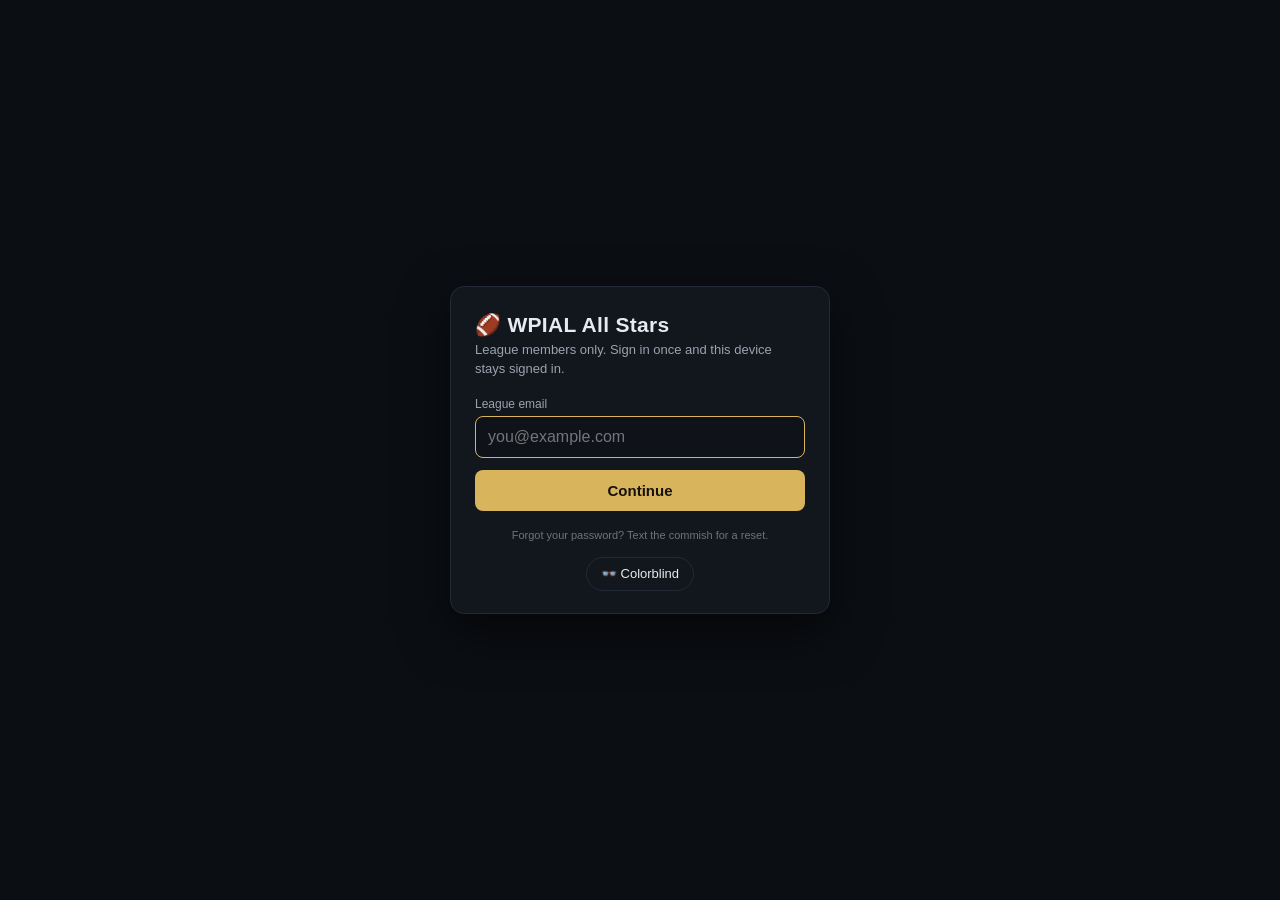
==== commit 1b6b9591: "Gazett" ====
--- a/index.html
+++ b/index.html
@@ -2067,7 +2067,23 @@
   s = s.replace(/^### (.*)$/gm, '');                 // edition line handled by dateline
   s = s.replace(/^# (.*)$/gm, '');                   // H1 handled by masthead
   s = s.replace(/^---+$/gm, '<hr>');
-  s = s.replace(/\[([^\]]+)\]\(([^)]+)\)/g, '<a href="$2" target="_blank" rel="noopener">$1</a>');
+  /* SECURITY. This used to be a string replacement putting $2 straight into
+     href="$2". escapeHtml() above is a textContent round-trip, which deliberately
+     does NOT escape quotes — a text node never needs it — so a body containing
+     [x](https://a" onmouseover="...) closed the attribute and injected a handler
+     that ran on hover, and [x](javascript:...) passed straight through.
+
+     escapeAttr() has existed since line 1854 BECAUSE OF THIS EXACT BUG; the lesson
+     was applied to linkify() and missed here. Same contract as press.js safeUrl():
+     http(s) only, reject any unencoded whitespace or quoting, and a rejected link
+     degrades to its own label text rather than vanishing — losing the words is a
+     content bug in its own right. */
+  s = s.replace(/\[([^\]]+)\]\(([^)\s]+)\)/g, function (m0, label, url) {
+    const u = String(url || '').trim();
+    if (!/^https?:\/\//i.test(u)) return label;
+    if (/[\s<>"']/.test(u)) return label;
+    return '<a href="' + escapeAttr(u) + '" target="_blank" rel="noopener noreferrer">' + label + '</a>';
+  });
   s = s.replace(/\*\*([^*]+)\*\*/g, '<strong>$1</strong>');
   s = s.replace(/\*([^*\n]+)\*/g, '<em>$1</em>');
   return s.split(/\n{2,}/).map(p => {
--- a/theme.css
+++ b/theme.css
@@ -163,6 +163,42 @@
 body.colorblind a.spotlight-link{text-decoration:none;}
 body.colorblind a.spotlight-link .spotlight-go{text-decoration:underline;}
 body.colorblind .standings-table .tm-link{text-decoration:underline;}
+
+/* ---------------------------------------------------------------------------
+ * 3b. PRINT PALETTE — the newspaper (press.html), and deliberately INVARIANT.
+ *
+ *     These tokens do not move with the theme and they do not move in colorblind
+ *     mode. That is not an oversight, it is the point: the Gazette is meant to
+ *     read as a physical object — ink on newsprint — and a broadsheet that goes
+ *     dark when the rest of the site does stops being a newspaper and becomes a
+ *     panel with serifs on it. There is no such thing as a chalk-green newspaper.
+ *
+ *     Accessibility is satisfied by LAW 2 rather than by hue: every state inside
+ *     the paper carries a word or a glyph. A losing streak reads "L3", not just
+ *     red; a winner carries a check, not just weight. --pt-red is decoration on
+ *     kickers and rules, never the sole carrier of meaning, so re-inking it for
+ *     colorblind mode would buy nothing and cost the whole conceit.
+ *
+ *     Owner colours inside the paper still follow LAW 3 — they are --fx-* on a
+ *     container (the standings chip, the kit plate), never these tokens.
+ *
+ *     Verified against index.html's original .wire-card block. --pt-box is the
+ *     one token this palette introduced.
+ * ------------------------------------------------------------------------ */
+:root{
+  --pt-paper:#f5f1e6;         /* newsprint */
+  --pt-ink:#1c2333;           /* body ink, rules, reversed bars */
+  --pt-rule:#c9c2ae;          /* hairline rules and the sheet edge */
+  --pt-red:#7a1f1f;           /* kickers, Worm Watch, losing streaks */
+  --pt-tan:#8a8266;           /* agate and furniture grey */
+  --pt-date:#6d6650;          /* dateline and deck */
+  --pt-box:#efe9d8;           /* cut plates and tinted boxes (new token) */
+  --pt-dot:#d8d2c0;           /* dotted row rules */
+  --pt-colrule:#ddd6c2;       /* the rule between columns of type */
+  --pt-worm:#f1e8dc;          /* Worm Watch fill */
+  --pt-plate-hi:#e8e1cd;      /* back-page strip, primary */
+  --pt-plate-lo:#b7b09a;      /* back-page strip, secondary */
+}
 
 /* ---------------------------------------------------------------------------
  * 4. THE TOGGLE — one button, one look, every page.
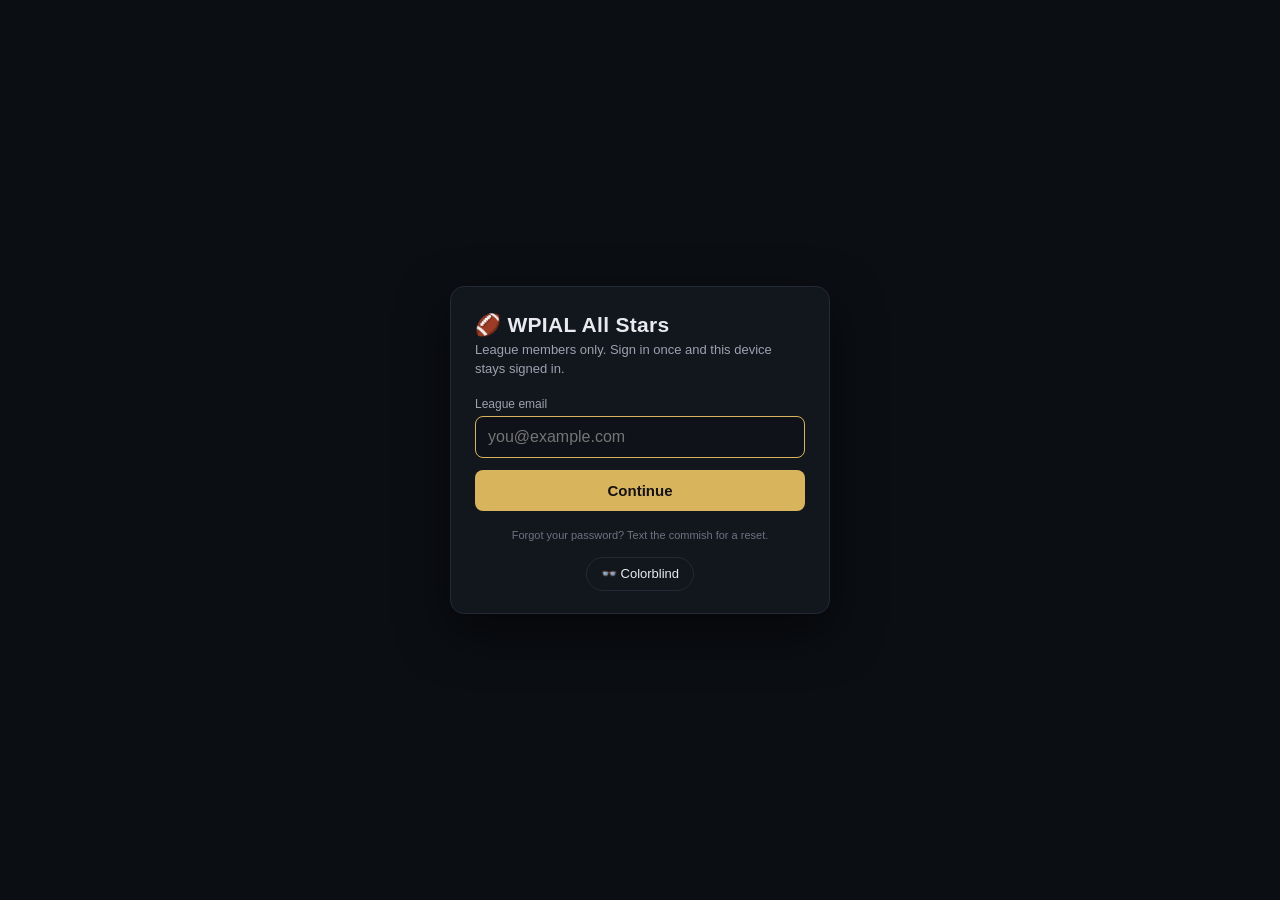
==== commit ec05d38f: "Remove the Yuengling Fund tip bar from the League Feed rail Bryan, 2026-08-16. Markup and styles tog" ====
--- a/index.html
+++ b/index.html
@@ -2,2933 +2,714 @@
 <html lang="en">
 <head>
 <meta charset="UTF-8">
-<meta name="viewport" content="width=device-width, initial-scale=1.0">
-<title>WPIAL All Stars</title>
-<!-- theme.css owns every colour token on this site. This page used to define its
-     own :root here — orange accent, blue accent2 — which is why the homepage and
-     the draft board looked like two different products. Do not re-add one. -->
+<meta name="viewport" content="width=device-width, initial-scale=1.0, viewport-fit=cover">
+<title>League News — The Press Room</title>
+<link rel="preconnect" href="https://fonts.googleapis.com">
+<link rel="preconnect" href="https://fonts.gstatic.com" crossorigin>
+<link href="https://fonts.googleapis.com/css2?family=Oswald:wght@500;600;700&family=Barlow:wght@400;500;600;700&family=Barlow+Semi+Condensed:wght@500;600;700&display=swap" rel="stylesheet">
 <link rel="stylesheet" href="theme.css">
-<!-- Not deferred, on purpose: it sets html.colorblind before <body> exists, so
-     the palette is already right at first paint. -->
+<!-- Not deferred: sets html.colorblind before <body> exists, so no flash of gold. -->
 <script src="cbmode.js"></script>
 <style>
-  *{box-sizing:border-box;}
-  body{margin:0;background:var(--bg);color:var(--text);font-family:-apple-system,Segoe UI,Roboto,Helvetica,Arial,sans-serif;}
-  header{padding:28px 20px 18px;text-align:center;border-bottom:1px solid var(--line);}
-  header h1{margin:0;font-size:28px;letter-spacing:0.5px;}
-  header p{margin:6px 0 0;color:var(--muted);font-size:14px;}
-  nav{display:flex;justify-content:center;gap:6px;flex-wrap:wrap;padding:14px 10px;border-bottom:1px solid var(--line);}
-  nav button{background:none;border:1px solid var(--line);color:var(--text);padding:8px 14px;border-radius:20px;font-size:13px;cursor:pointer;}
-  nav button.active{background:var(--accent);border-color:var(--accent);color:var(--accent-ink);font-weight:600;}
-  section{max-width:1100px;margin:0 auto;padding:24px 16px 60px;display:none;}
-  section.active{display:block;}
-  h2{font-size:20px;margin:0 0 4px;}
-  .sub{color:var(--muted);font-size:13px;margin:0 0 20px;}
-  .grid{display:grid;grid-template-columns:repeat(auto-fit,minmax(260px,1fr));gap:16px;}
-  .card{background:var(--card);border:1px solid var(--line);border-radius:10px;padding:14px 16px;}
-  .card h3{margin:0 0 10px;font-size:16px;border-bottom:1px solid var(--line);padding-bottom:8px;}
-  /* The signed-in owner's roster card. --mine-accent is set per card from the franchise
-     accent when it clears 3:1 against the card, and falls back to the site accent when it
-     does not, so this can never render as an unreadable chip. The word "Your team" — not
-     the ring — is what says whose card it is; color never carries meaning alone here. */
-  .card.mine{border-color:var(--mine-accent,var(--accent));box-shadow:inset 0 0 0 1px var(--mine-accent,var(--accent));}
-  .mine-strip{display:flex;align-items:center;gap:8px;margin:0 0 10px;}
-  .mine-chip{flex:0 0 auto;font-size:10px;font-weight:700;letter-spacing:0.6px;text-transform:uppercase;
-    padding:2px 8px;border-radius:999px;background:var(--mine-accent,var(--accent));color:var(--mine-ink,var(--accent-ink));}
-  .mine-rule{flex:1 1 auto;height:1px;background:var(--mine-accent,var(--accent));opacity:0.4;}
-  .row{display:flex;gap:8px;padding:5px 0;font-size:13px;border-bottom:1px solid #1d232b;}
-  .row:last-child{border-bottom:none;}
-  .rnd{color:var(--muted);width:26px;flex-shrink:0;}
-  .players{flex:1;display:flex;flex-wrap:wrap;gap:4px;}
-  .players.conflict{background:var(--conflict);border:1px dashed var(--conflict-line);border-radius:6px;padding:2px 6px;}
-  .player{cursor:pointer;padding:2px 6px;border-radius:5px;transition:background .15s;}
-  .player:hover{background:#22282f;}
-  .player.pinged{background:var(--accent);color:var(--accent-ink);font-weight:600;}
-  .empty{color:#4a525c;font-style:italic;}
-/* Week navigator. The selected pill is FILLED and the live week keeps a ● glyph whether or
-   not it is selected — both readable in greyscale, per the site rule that colour never
-   carries meaning alone. The arrows sit together beside the label rather than being pushed to
-   opposite edges, which on a wide card puts a thumb-width control a screen from its pair. */
-.wknav{display:flex;flex-direction:column;gap:8px;margin-top:14px;}
-.wknav-top{display:flex;align-items:center;gap:8px;}
-.wknav-top b{font-size:15px;min-width:76px;}
-.wknav-top button{background:none;border:1px solid var(--line);color:var(--text);
-  border-radius:6px;padding:3px 10px;font-size:14px;line-height:1.3;cursor:pointer;}
-.wknav-top button:hover:not([disabled]){border-color:var(--accent);}
-.wknav-top button[disabled]{opacity:.3;cursor:default;}
-.wknav-top button:focus-visible,.wkpill:focus-visible{outline:2px solid var(--accent2);outline-offset:2px;}
-.wknav-note{font-size:11.5px;color:var(--muted);}
-.wkpills{display:flex;gap:6px;overflow-x:auto;padding-bottom:2px;scrollbar-width:none;}
-.wkpills::-webkit-scrollbar{display:none;}
-.wkpill{flex:0 0 auto;background:none;border:1px solid var(--line);color:var(--text);
-  border-radius:20px;padding:4px 11px;font-size:12.5px;cursor:pointer;white-space:nowrap;}
-.wkpill.on{background:var(--accent);border-color:var(--accent);color:var(--accent-ink);font-weight:700;}
-.wkpill .liveglyph{font-size:9px;vertical-align:middle;margin-right:3px;}
-.spotlight-grid{display:grid;grid-template-columns:repeat(auto-fit,minmax(220px,1fr));gap:10px;margin-top:10px;}
-/* The card wears the two franchises. Two stacked background images: the owners' colors
-   split underneath, a scrim over the top. The scrim is not decoration — it is what holds
-   --text and --muted at their designed contrast no matter which two colors collide here, so
-   a pale gold and a near-black can share a card without either washing the score out.
-   Bryan's call to let identity take the backdrop; see the build doc on memo 5.3, which
-   lists card backgrounds as a never. */
-.spotlight{border:1px solid var(--line);border-radius:8px;padding:10px 12px;
-  background-image:
-    linear-gradient(180deg,rgba(13,17,23,.78),rgba(13,17,23,.91)),
-    linear-gradient(100deg,var(--ca,#11151b) 0 42%,var(--cb,#11151b) 58% 100%);}
-.spotlight-row{display:flex;justify-content:space-between;align-items:center;font-size:14px;padding:3px 0;gap:8px;}
-.spotlight-row .nm{font-weight:600;}
-.spotlight-row .sc{color:var(--muted);font-variant-numeric:tabular-nums;}
-.spotlight-row.final .sc{color:var(--text);font-weight:600;}
-.spotlight-vs{text-align:center;color:var(--muted);font-size:11px;margin:2px 0;}
-.spotlight-top{font-size:11px;color:var(--muted);margin-top:2px;}
-  .spotlight-h2h{font-size:11px;color:var(--muted);margin-top:6px;padding-top:6px;border-top:1px dashed var(--line);text-align:center;}
-  /* GOTCHA 32: an <a class="spotlight"> inherits `a{color:var(--accent2)}` and repaints
-     every team name gold, which reads as "these are all links" and fights the ✓ winner
-     mark. Reset the inherited link paint and carry the affordance on the hover border
-     plus the caption below instead. */
-  a.spotlight-link{display:block;color:inherit;text-decoration:none;transition:border-color .12s ease;}
-  a.spotlight-link:hover{border-color:var(--accent);}
-  a.spotlight-link:focus-visible{outline:2px solid var(--accent2);outline-offset:2px;}
-  .spotlight-go{margin-top:7px;padding-top:6px;border-top:1px dashed var(--line);
-    text-align:center;font-size:10.5px;letter-spacing:.6px;color:var(--accent2);}
-  /* ---- Projected-winner jerseys ----
-     The jersey is the projection: the bigger one is the favorite. Size is a real visual
-     channel, but it is never the ONLY channel — the percentage is always printed next to
-     it, so the call is readable at a glance and unambiguous when you look. */
-  .spot-kits{display:flex;align-items:flex-end;justify-content:center;gap:26px;
-             margin:2px 0 8px;min-height:86px;}
-  .spot-kit{display:flex;flex-direction:column;align-items:center;gap:3px;width:72px;}
-  .spot-kit .kit{display:block;}
-  .spot-kit.lost{opacity:.4;filter:saturate(.3);}
-  /* Compact field — the same object as the matchup header, at card scale. End zones are the
-     owners' colors (identity); the ball is the probability (state). Nothing here is
-     color-only: the percentage and the team are printed underneath. */
-  .spot-field{display:flex;height:20px;border-radius:5px;overflow:hidden;
-              border:1px solid rgba(255,255,255,.16);margin:0 0 5px;}
-  .sez{flex:0 0 12%;min-width:13px;background:var(--sc,#2a3140);}
-  .sturf{flex:1 1 auto;position:relative;min-width:0;
-         background:repeating-linear-gradient(90deg,transparent 0 calc(10% - 1px),
-                    rgba(255,255,255,.18) calc(10% - 1px) 10%),
-                    linear-gradient(180deg,#1b3a27,#142c1e);}
-  .slos{position:absolute;top:0;bottom:0;width:2px;background:var(--accent);transform:translateX(-1px);}
-  .sball{position:absolute;top:50%;transform:translate(-50%,-50%);width:17px;line-height:0;}
-  .sball svg{display:block;width:100%;height:auto;}
-  .spot-odds{font-size:10.5px;color:var(--muted);text-align:center;margin:0 0 6px;
-             font-variant-numeric:tabular-nums;}
-  .spot-odds b{color:var(--text);font-weight:700;}
-  #history .card{margin-bottom:14px;}
-  textarea{width:100%;min-height:140px;background:#0f1319;border:1px dashed var(--line);color:var(--muted);border-radius:8px;padding:12px;font-size:13px;font-family:inherit;}
-  #board .card{margin-bottom:12px;}
-  .tip-ideas{list-style:none;margin:0 0 10px;padding:0;display:flex;flex-direction:column;gap:4px;}
-  .tip-ideas li{font-size:12px;color:var(--muted);font-style:italic;}
-  .tip-ideas li::before{content:"\2022  ";color:var(--accent);font-style:normal;}
-  .placeholder{color:var(--muted);font-size:13px;line-height:1.6;}
-  .badge{display:inline-block;background:var(--accent2);color:#04121f;font-size:11px;font-weight:700;padding:2px 8px;border-radius:10px;margin-left:8px;vertical-align:middle;}
-  footer{text-align:center;color:var(--muted);font-size:12px;padding:24px;border-top:1px solid var(--line);}
-
-  .cemetery{display:grid;grid-template-columns:repeat(auto-fit,minmax(200px,1fr));gap:20px;padding:10px 0 4px;}
-  .tombstone{background:linear-gradient(180deg,#3a3f47,#2c3036);border:1px solid #454b53;border-radius:50px 50px 8px 8px;padding:24px 16px 18px;text-align:center;position:relative;box-shadow:inset 0 0 0 1px rgba(255,255,255,0.03);}
-  .tombstone .rip{font-size:10px;letter-spacing:2px;color:#8b9099;margin-bottom:8px;}
-  .tombstone .stone-name{font-size:15px;font-weight:500;color:var(--text);margin-bottom:10px;line-height:1.4;}
-  .tombstone .stone-line{width:32px;height:1px;background:#565c65;margin:0 auto 10px;}
-  .tombstone .stone-detail{font-size:11px;color:var(--muted);line-height:1.7;}
-  .tombstone .stone-wins{font-size:18px;font-weight:500;color:#c9cdd3;margin:6px 0;}
-  .tombstone::before{content:"";position:absolute;bottom:-10px;left:50%;transform:translateX(-50%);width:60%;height:10px;background:#1a1d21;border-radius:50%;filter:blur(2px);opacity:0.5;}
-
-  .ribbon{margin:8px 0 0;padding:10px 12px;background:#0f1319;border-left:2px solid var(--accent);border-radius:0 8px 8px 0;}
-  .ribbon .lineage{font-size:12px;color:var(--muted);line-height:1.6;}
-  .ribbon .lineage b{color:var(--text);font-weight:500;}
-  .ribbon .honors{margin-top:6px;display:flex;gap:6px;flex-wrap:wrap;}
-  .honor{display:inline-flex;align-items:center;gap:4px;font-size:11px;background:#1c2129;border:1px solid var(--line);border-radius:12px;padding:2px 9px;color:#d8b45c;}
-  .honor.og{color:#7fc4ff;}
-
-  .feed-profile{display:flex;gap:14px;align-items:center;}
-  .feed-avatar{width:56px;height:56px;border-radius:50%;background:linear-gradient(135deg,#f0d488,#c9a24b);display:flex;align-items:center;justify-content:center;font-size:24px;flex-shrink:0;}
-  .feed-name{font-size:17px;font-weight:700;display:flex;align-items:center;gap:5px;}
-  .feed-check{color:var(--accent2);font-size:14px;}
-  .feed-handle{color:var(--muted);font-size:13px;}
-  .feed-bio{font-size:13px;color:var(--muted);margin-top:10px;line-height:1.6;}
-  .gelly-strip{display:flex;gap:10px;align-items:center;padding:2px 0 18px;}
-  .gelly-strip-avatar{width:34px;height:34px;border-radius:50%;background:linear-gradient(135deg,#f0d488,#c9a24b);display:flex;align-items:center;justify-content:center;font-size:14px;flex-shrink:0;}
-  .gelly-strip-text{font-size:13px;color:var(--muted);line-height:1.5;}
-  .gelly-strip-text b{color:var(--text);font-size:14px;}
-  .tip-card{background:var(--card);border:1px solid var(--line);border-radius:10px;padding:14px 16px;margin-bottom:12px;}
-  .tip-card summary{cursor:pointer;font-weight:600;font-size:14px;list-style:revert;color:var(--text);}
-.tip-card summary::marker{color:var(--accent);}.tip-card[open] summary{margin-bottom:10px;}.tweet{display:flex;gap:12px;padding:14px 0;border-bottom:1px solid #1d232b;}.tweet:last-child{border-bottom:none;}
-  .tweet.threaded{border-bottom:none;padding:0 0 2px;}
-  .tweet-avatar{width:38px;height:38px;border-radius:50%;background:linear-gradient(135deg,#f0d488,#c9a24b);flex-shrink:0;display:flex;align-items:center;justify-content:center;font-size:16px;}
-  .tweet-col{display:flex;flex-direction:column;align-items:center;flex-shrink:0;}
-  .tweet-connector{width:2px;flex:1;background:var(--line);margin:4px 0;min-height:14px;}
-  .tweet-body{flex:1;min-width:0;}
-  .tweet-head{display:flex;gap:6px;align-items:center;flex-wrap:wrap;font-size:13px;}
-  .tweet-head b{color:var(--text);}
-  .tweet-head .handle,.tweet-head .time{color:var(--muted);}
-  .tweet-text{font-size:14px;line-height:1.5;margin:4px 0 8px;}
-  .tweet-stats{display:flex;gap:22px;color:var(--muted);font-size:12px;}
-  .thread-tag{font-size:11px;letter-spacing:.5px;text-transform:uppercase;color:var(--accent);font-weight:700;margin-bottom:12px;}
-  .thread-tag.muted{color:var(--muted);}
-
-  .tip-fab{position:fixed;bottom:22px;right:22px;width:56px;height:56px;border-radius:50%;background:var(--accent);color:var(--accent-ink);border:none;font-size:24px;cursor:pointer;box-shadow:0 4px 16px rgba(0,0,0,0.45);z-index:500;display:flex;align-items:center;justify-content:center;transition:transform .15s;}
-  /* [hidden] loses to display:flex, so it has to be said explicitly. */
-  .tip-fab[hidden]{display:none;}
-  .tip-fab:hover{transform:scale(1.08);}
-  .tip-fab:active{transform:scale(0.96);}
-  .modal-overlay{position:fixed;inset:0;background:rgba(0,0,0,0.6);display:none;align-items:center;justify-content:center;z-index:600;padding:20px;}
-  .modal-overlay.open{display:flex;}
-  .modal-card{background:var(--card);border:1px solid var(--line);border-radius:12px;padding:20px;max-width:440px;width:100%;position:relative;}
-  .modal-card h3{margin:0 0 8px;font-size:16px;}
-  .modal-close{position:absolute;top:10px;right:12px;background:none;border:none;color:var(--muted);font-size:22px;line-height:1;cursor:pointer;padding:4px;}
-  .modal-close:hover{color:var(--text);}.quote-block{border:1px solid var(--line);border-radius:10px;padding:10px 12px;margin:6px 0 8px;background:#0f1319;}.quote-label{font-size:11px;color:var(--muted);text-transform:uppercase;letter-spacing:.4px;margin-bottom:4px;font-weight:700;}.quote-text{font-size:13px;color:var(--text);line-height:1.5;font-style:italic;}
-.feed-skeleton{padding:2px 0;}
-.skel-row{display:flex;gap:10px;padding:14px 16px;border-bottom:1px solid var(--line);}
-.skel-row:last-child{border-bottom:none;}
-.skel-avatar{width:36px;height:36px;border-radius:50%;flex-shrink:0;background:linear-gradient(90deg,#1d232b 25%,#262d37 37%,#1d232b 63%);background-size:400% 100%;animation:skel-shimmer 1.4s ease infinite;}
-.skel-lines{flex:1;display:flex;flex-direction:column;gap:8px;justify-content:center;}
-.skel-line{height:10px;border-radius:5px;background:linear-gradient(90deg,#1d232b 25%,#262d37 37%,#1d232b 63%);background-size:400% 100%;animation:skel-shimmer 1.4s ease infinite;}
-.skel-line.w40{width:40%;}
-.skel-line.w60{width:60%;}
-.skel-line.w90{width:90%;}
-@keyframes skel-shimmer{0%{background-position:100% 0;}100%{background-position:0 0;}}
-
-  .wire-card{background:#f5f1e6;border:1px solid #c9c2ae;border-radius:10px;margin-bottom:12px;padding:22px 26px;color:#1c2333;font-family:Georgia,'Times New Roman',serif;}
-  .wire-masthead{text-align:center;border-bottom:3px double #1c2333;padding-bottom:10px;}
-  .wire-brand{font-size:19px;font-weight:700;letter-spacing:2.5px;text-transform:uppercase;color:#1c2333;}
-  .wire-tagline{font-size:10px;letter-spacing:3px;text-transform:uppercase;color:#8a8266;margin-top:4px;}
-  .wire-dateline{display:flex;justify-content:space-between;align-items:center;font-size:11px;text-transform:uppercase;letter-spacing:1.5px;color:#6d6650;border-bottom:1px solid #c9c2ae;padding:8px 0;margin-bottom:14px;}
-  .wire-edition{background:#1c2333;color:#f5f1e6;padding:2px 10px;font-size:10px;letter-spacing:2px;}
-  .wire-title{font-size:19px;font-weight:700;line-height:1.3;margin:0 0 12px;color:#1c2333;}
-  .wire-body p{font-size:14px;line-height:1.65;margin:0 0 12px;}
-  .wire-body strong{color:#7a1f1f;}
-  .wire-body a{color:#7a1f1f;}
-  .wire-body hr{border:0;border-top:1px solid #c9c2ae;margin:16px 0;}
-  .wire-sources{font-size:11px;color:#8a8266;border-top:1px solid #c9c2ae;padding-top:8px;margin-top:14px;line-height:1.6;}
-  .wire-archive{text-align:center;margin-top:12px;}
-  .wire-archive button{font-family:inherit;background:none;border:1px solid #1c2333;color:#1c2333;padding:6px 18px;letter-spacing:1.5px;text-transform:uppercase;font-size:10px;cursor:pointer;border-radius:0;}
-
-  .draft-banner{max-width:1100px;margin:16px auto 0;padding:14px 18px;background:var(--card);border:1px solid var(--line);border-radius:10px;display:flex;flex-wrap:wrap;gap:14px;align-items:center;justify-content:space-between;}
-  .db-label{font-size:11px;letter-spacing:.5px;text-transform:uppercase;color:var(--accent);font-weight:700;}
-  .db-when{font-size:13px;color:var(--muted);margin-top:2px;}
-  .db-count{display:flex;gap:8px;}
-  .db-unit{text-align:center;min-width:54px;background:#0f1319;border:1px solid var(--line);border-radius:8px;padding:6px 8px;}
-  .db-num{font-size:20px;font-weight:700;font-variant-numeric:tabular-nums;}
-  .db-lab{font-size:10px;color:var(--muted);text-transform:uppercase;letter-spacing:1px;}
-  .db-order{width:100%;display:flex;gap:6px;flex-wrap:wrap;align-items:center;}
-  .db-order-label{font-size:10px;letter-spacing:1px;text-transform:uppercase;color:var(--muted);margin-right:4px;}
-  .db-pick{display:flex;align-items:center;gap:6px;font-size:12px;background:#0f1319;border:1px solid var(--line);border-radius:14px;padding:3px 10px;white-space:nowrap;}
-  .db-pick b{color:var(--accent);}
-  .db-pick.first{border-color:#d8b45c;}
-  .db-pick.first b{color:#d8b45c;}
-  @media (max-width:700px){.draft-banner{margin:12px 10px 0;}.team-logo-badge{width:26px;height:26px;margin-right:6px;}}
-
-  .player.keeper{border:1px solid #d8b45c;background:#2a230f;color:#e8c97a;font-weight:600;border-radius:6px;}
-  .player.keeper::before{content:"\2B50 ";font-size:10px;}
-.team-logo-badge{display:inline-flex;vertical-align:middle;margin-right:8px;width:30px;height:30px;flex-shrink:0;}
-    .team-logo-badge svg{width:100%;height:100%;display:block;}
-
-  /* ---- Rules tab ----
-     Every article of the constitution is a <details>, closed by default. On a
-     phone the whole thing is then a short list of headings instead of six
-     screens of legalese, and <details> is native — no JS, keyboard-operable and
-     findable by the browser's own find-on-page. */
-  .rules-note{background:var(--panel2,var(--card));border:1px solid var(--accent);
-    border-left:4px solid var(--accent);border-radius:8px;padding:11px 14px;margin:0 0 18px;
-    font-size:13.5px;line-height:1.5;}
-  .rules-card{margin-bottom:16px;}
-  .rules-card h3{font-size:17px;}
-  .rules-h4{font-size:12px;letter-spacing:1.2px;text-transform:uppercase;color:var(--muted);
-    margin:20px 0 9px;font-weight:700;}
-  .rules-list{margin:0;padding-left:22px;font-size:13.5px;line-height:1.65;}
-  .rules-list li{margin-bottom:9px;}
-  .rules-list li b{color:var(--accent2);font-weight:600;}
-  .rv-grid{display:grid;grid-template-columns:repeat(auto-fill,minmax(112px,1fr));gap:6px;}
-  .rv{border:1px solid var(--line);border-radius:6px;padding:5px 9px;font-size:12px;color:var(--muted);}
-  .rv b{color:var(--accent);font-size:12.5px;margin-right:6px;}
-  .lineup-grid{display:grid;grid-template-columns:repeat(auto-fill,minmax(128px,1fr));gap:7px;}
-  .lu{border:1px solid var(--line);border-radius:7px;padding:8px 11px;font-size:13px;font-weight:600;}
-  .lu b{color:var(--accent);font-size:16px;margin-right:7px;}
-  .lu span{display:block;font-size:10.5px;color:var(--muted);font-weight:400;margin-top:1px;}
-  .rules-fine{font-size:11.5px;color:var(--muted);line-height:1.6;margin:11px 0 0;}
-  .rules-src{border-top:1px solid var(--line);padding-top:11px;margin-top:18px;}
-  .rules-det{border:1px solid var(--line);border-radius:8px;margin-top:9px;overflow:hidden;}
-  .rules-det > summary{cursor:pointer;padding:11px 14px;font-size:13.5px;font-weight:600;
-    list-style:none;display:flex;align-items:center;gap:9px;}
-  .rules-det > summary::-webkit-details-marker{display:none;}
-  /* The twisty is a glyph, not a colour — the row has to read closed-vs-open in
-     grayscale and in colorblind mode alike. */
-  .rules-det > summary::before{content:"\25B8";color:var(--accent);font-size:11px;
-    transition:transform .15s ease;display:inline-block;}
-  .rules-det[open] > summary::before{transform:rotate(90deg);}
-  .rules-det > summary:hover{color:var(--accent2);}
-  .rules-det-body{padding:2px 14px 13px;font-size:13px;line-height:1.65;color:var(--text);
-    border-top:1px solid var(--line);}
-  .rules-det-body p{margin:10px 0;}
-  .rules-det-body b{color:var(--accent2);font-weight:600;}
-  .rules-det-body ol{padding-left:20px;margin:10px 0;}
-  .rules-det-body ol li{margin-bottom:6px;}
-
-  /* ---- Colorblind mode (the Wadi Accessibility Initiative) ----
-     The token swap, the toggle's styling and the link-underline rules all moved
-     to theme.css, so every page gets them rather than just this one. What stays
-     here is only what is specific to this page's own components. */
-  body.colorblind .player.keeper{border-color:#F0E442;background:#2b290f;color:#F0E442;}
-  body.colorblind .honor{color:#F0E442;}
-  body.colorblind .honor.og{color:#56B4E9;}
-  body.colorblind .db-pick.first{border-color:#F0E442;}
-  body.colorblind .db-pick.first b{color:#F0E442;}
-
-  #cbGag{position:fixed;inset:0;z-index:900;background:var(--bg);display:none;align-items:center;justify-content:center;text-align:center;padding:24px;cursor:pointer;}
-  #cbGag.show{display:flex;}
-  .cb-gag-inner{max-width:520px;animation:cbPop .45s cubic-bezier(.18,1.4,.4,1);}
-  .cb-gag-inner svg{width:min(320px,80vw);height:auto;display:block;margin:0 auto;}
-  .cb-gag-title{font-size:46px;font-weight:800;color:var(--accent);margin:16px 0 8px;letter-spacing:1px;animation:cbShake .5s ease .5s 2;}
-  .cb-gag-sub{color:var(--muted);font-size:14px;line-height:1.6;}
-  .cb-gag-skip{color:#4a525c;font-size:11px;margin-top:14px;}
-  @keyframes cbPop{0%{transform:scale(.6);opacity:0;}100%{transform:scale(1);opacity:1;}}
-  @keyframes cbShake{0%,100%{transform:rotate(0);}25%{transform:rotate(-2deg);}75%{transform:rotate(2deg);}}
-      /* ---- NFL week card (schedule tab) ---- */
-  .nflwk-legend{display:flex;flex-wrap:wrap;gap:8px;align-items:center;font-size:12.5px;color:var(--muted);margin:10px 0 4px;}
-  /* Each chip and its label are ONE flex item. They were bare text nodes beside the chips,
-     which flex turns into separate anonymous items — so the line could wrap between the O
-     chip and the word "Out", which is exactly what it did on a phone. */
-  .nflwk-legend .lg{display:inline-flex;align-items:center;gap:5px;white-space:nowrap;}
-  .nflwk-slot{margin:16px 2px 8px;font-size:12.5px;font-weight:700;text-transform:uppercase;letter-spacing:.08em;color:var(--muted);}
-  .nflwk-game{background:var(--bg);border:1px solid var(--line);border-radius:8px;padding:10px 12px;margin-bottom:10px;}
-  .nflwk-head{display:flex;flex-wrap:wrap;gap:4px 10px;align-items:baseline;}
-  .nflwk-head b{font-size:16px;}
-  .nflwk-head .mt{color:var(--muted);font-size:12.5px;}
-  .nflwk-badges{display:flex;flex-wrap:wrap;gap:5px;margin-top:7px;}
-  /* minmax(0,1fr), NOT 1fr. `1fr` is shorthand for minmax(auto,1fr), and an `auto` minimum
-     floors the track at its min-content width — so one long player row pushed this grid to
-     536px inside a 390px phone and clipped the Avail chips off the right edge. The 0 minimum
-     lets the track shrink and hands the truncation back to .nm's ellipsis, where it belongs. */
-  .nflwk-cols{display:grid;grid-template-columns:minmax(0,1fr) minmax(0,1fr);gap:0 14px;margin-top:8px;}
-  @media(max-width:640px){.nflwk-cols{grid-template-columns:minmax(0,1fr);}}
-  /* Same reason, one level down: a flex item will not shrink below its content unless told. */
-  .nflwk-side{min-width:0;}
-  .nflwk-side .tm{font-size:12.5px;font-weight:700;text-transform:uppercase;letter-spacing:.05em;color:var(--muted);margin:6px 0 4px;}
-  .nflwk-plr{display:flex;align-items:center;gap:7px;padding:3px 0;font-size:15px;min-height:25px;min-width:0;}
-  .nflwk-plr .ps{flex:0 0 34px;font-size:11.5px;font-weight:700;color:var(--muted);}
-  .nflwk-plr .nm{flex:1 1 auto;min-width:0;overflow:hidden;text-overflow:ellipsis;white-space:nowrap;}
-  .nflwk-plr .ow{font-size:11.5px;color:var(--accent2);max-width:36%;overflow:hidden;text-overflow:ellipsis;white-space:nowrap;}
-  /* On a phone 36% of the row turns "Return of The Mac" into "Return of The M…" — which
-     names nobody — while squeezing the player's own name. So the row carries BOTH labels and
-     the viewport picks one: the full name where it fits, a short form where it does not.
-     Truncating to a prefix was the worst of the three options. */
-  .nflwk-plr .ow .short{display:none;}
-  @media(max-width:640px){
-    .nflwk-plr .ow{max-width:88px;}
-    .nflwk-plr .ow .full{display:none;}
-    .nflwk-plr .ow .short{display:inline;}
-  }
-  .nflwk-plr.avail .nm,.nflwk-plr.avail .ps{color:var(--muted);}
-  .nflwk-plr.out .nm{text-decoration:line-through;opacity:.55;}
-  /* colorblind-safe: letters always shown; severity = outline vs solid */
-  .nflwk-chip{flex:0 0 auto;font-size:11.5px;font-weight:800;border-radius:4px;padding:0 6px;line-height:18px;}
-  .nflwk-chip.q{color:#e6a23c;border:1.5px solid #e6a23c;background:transparent;}
-  .nflwk-chip.d{color:#0d1117;background:#e07b39;border:1.5px solid #e07b39;}
-  .nflwk-chip.o{color:#fff;background:#b3424a;border:1.5px solid #b3424a;}
-  .nflwk-avail{flex:0 0 auto;font-size:10.5px;font-weight:700;color:var(--muted);border:1px dashed var(--muted);border-radius:4px;padding:0 4px;line-height:14px;}
-  .nflwk-plr .fp{flex:0 0 auto;font-size:13.5px;font-weight:800;color:var(--text);min-width:34px;text-align:right;}
-  .nflwk-plr .fp.proj{color:var(--muted);font-weight:600;}
-  .nflwk-plr .fp.proj::before{content:'proj ';font-size:9px;font-weight:600;}
-  .nflwk-statline{font-size:11.5px;color:var(--muted);padding:0 0 4px 41px;margin-top:-2px;}
-  .nflwk-head .mt.live{color:#3fb950;font-weight:700;}
-  .nflwk-slot.live{color:#3fb950;}
-  body.colorblind .nflwk-chip.q{color:#F0E442;border-color:#F0E442;}
-  body.colorblind .nflwk-chip.d{color:#0d1117;background:#E69F00;border-color:#E69F00;}
-  body.colorblind .nflwk-chip.o{color:#fff;background:#D55E00;border-color:#D55E00;}
-  body.colorblind .nflwk-plr .ow{color:#56B4E9;}
-  /* ---- Standings table ---- */
-  .standings-scroll{overflow-x:auto;}
-  .standings-table{width:100%;border-collapse:collapse;font-size:15px;white-space:nowrap;}
-  .standings-table th{font-size:12px;font-weight:700;text-transform:uppercase;letter-spacing:.05em;color:var(--muted);border-bottom:1px solid var(--line);padding:6px 8px;text-align:right;}
-  .standings-table td{padding:7px 8px;border-bottom:1px solid var(--line);text-align:right;}
-  .standings-table tr:last-child td{border-bottom:none;}
-  .standings-table .tm{text-align:left;font-weight:600;}
-  /* Same reasoning as the scoreboard card: the team name must stay --text so the column
-     does not read as ten gold links. The underline on hover is the affordance. */
-  .standings-table .tm-link{color:inherit;text-decoration:none;}
-  .standings-table .tm-link:hover{text-decoration:underline;text-decoration-color:var(--accent2);}
-  .standings-table .tm-link:focus-visible{outline:2px solid var(--accent2);outline-offset:2px;}
-  .standings-table .rk{text-align:right;color:var(--muted);width:26px;}
-  .standings-table td.pos{color:#3fb950;}
-  .standings-table td.neg{color:#f85149;}
-  .standings-table tbody tr:hover{background:rgba(255,255,255,.03);}
-  .standings-legend{display:flex;flex-direction:column;gap:6px;margin-top:12px;padding-top:10px;border-top:1px solid var(--line);font-size:12.5px;color:var(--muted);}
-  .standings-legend b{color:var(--text);font-weight:600;}
-  .standings-table .th-sub{display:block;font-size:10.5px;font-weight:500;text-transform:none;letter-spacing:0;color:var(--muted);white-space:normal;max-width:120px;line-height:1.25;margin-top:2px;}
+/* ===========================================================================
+   press.html — The Press Room, and the paper inside it.
+
+   Two palettes live in this file and they must never be confused:
+     .paper and everything inside it  -> print palette (--pt-*), Georgia
+     everything outside it            -> site chrome, dark, Barlow/Oswald
+
+   The paper is a fixed DESIGN width (--paper-w) that gets transform:scale()d to
+   fit whatever column it is given. Nothing inside the paper may be sized from the
+   viewport: it does not know how big it will be drawn. Measure with offsetWidth,
+   never getBoundingClientRect() — the transform lies to the latter, and that has
+   already cost one build a day (press-room-build-notes §8).
+   =========================================================================== */
+:root{
+  /* Colour tokens come from theme.css, shared with every page — including the
+     --pt-* print palette, which lives there as section 3b and is deliberately
+     invariant under theme and colorblind mode. This block keeps only what is
+     genuinely local: geometry, and three heights that are MEASURED at runtime.
+     Do not re-add a palette here. Six copies of one palette is what made
+     colorblind mode work on some pages and not others. */
+  --hdr-h:96px; --env-bar-h:0px; --bar-h:0px;
+  --paper-w:1210px;
+  --rail-w:340px;
+}
+*{box-sizing:border-box}
+html,body{margin:0;padding:0}
+body{background:var(--bg);color:var(--text);font-size:14px;
+     font-family:'Barlow',-apple-system,'Segoe UI',Roboto,sans-serif;}
+a{color:var(--accent2)}
+button{font-family:inherit;cursor:pointer}
+:focus-visible{outline:2px solid var(--accent2);outline-offset:2px}
+
+/* sitenav injects its strip INSIDE this header, which is what makes --hdr-h honest
+   here in a way it is not on index.html (R-C2/R-Q9). */
+header{background:var(--panel2);border-bottom:2px solid var(--accent);padding:10px 16px;
+       display:flex;align-items:center;gap:16px;flex-wrap:wrap}
+.logo{display:flex;flex-direction:column;line-height:1.05}
+.logo b{font-family:'Oswald';font-size:20px;color:var(--accent);letter-spacing:1.5px}
+.logo span{font-size:10px;color:var(--muted);letter-spacing:2.5px;text-transform:uppercase}
+
+/* ---------------------------------------------------------------- shell */
+.shell{display:grid;grid-template-columns:minmax(0,1fr) auto;
+       height:calc(100vh - var(--hdr-h));min-height:520px}
+.main{min-width:0;overflow-y:auto;display:flex;flex-direction:column}
+
+/* ---------------------------------------------------------------- channel bar */
+.channel{display:flex;flex-wrap:wrap;align-items:center;gap:10px 14px;
+         padding:12px 22px;border-bottom:1px solid var(--line);background:var(--panel2)}
+.ch-av{width:48px;height:48px;border-radius:50%;flex-shrink:0;display:flex;
+       align-items:center;justify-content:center;font-size:19px;
+       background:linear-gradient(135deg,var(--accent2),var(--accent));
+       box-shadow:0 0 0 2px var(--bg),0 0 0 4px var(--accent)}
+.ch-who{min-width:0}
+.ch-name{display:flex;align-items:center;gap:6px;font-size:16px;font-weight:700}
+.ch-name .vf{color:var(--accent2);font-size:13px}
+.ch-bio{font-size:12.5px;color:var(--muted);overflow:hidden;text-overflow:ellipsis}
+.ch-sp{flex:1}
+.ch-new{display:inline-flex;align-items:center;gap:6px;background:var(--pt-red);
+        color:var(--pt-paper);font-size:11px;font-weight:700;letter-spacing:1.5px;
+        text-transform:uppercase;padding:4px 10px;border-radius:4px}
+.ch-new i{width:7px;height:7px;border-radius:50%;background:var(--pt-paper);
+          animation:edpulse 1.6s ease infinite}
+@keyframes edpulse{0%,100%{opacity:1}50%{opacity:.55}}
+.ch-readers{font-size:12px;color:var(--muted)}
+
+/* ---------------------------------------------------------------- stage + pager */
+.stage{background:var(--bg);position:relative;flex:1 0 auto;padding:18px 0 26px}
+.stagewrap{display:flex;gap:0;align-items:flex-start;justify-content:center}
+
+/* The page rail. This is the "pagination on scroll": five sheets stacked in the
+   scroll flow, and a sticky index that tracks which one you are on. It is an index,
+   not a control that hides pages — every page is always in the document, so Ctrl-F,
+   print and screen readers see the whole paper. */
+.pager{position:sticky;top:12px;align-self:flex-start;flex:0 0 auto;
+       width:56px;padding:6px 0;display:flex;flex-direction:column;gap:4px;
+       margin-left:10px;z-index:5}
+.pager b{font-family:'Oswald';font-size:9px;letter-spacing:1.5px;color:var(--muted);
+         text-transform:uppercase;text-align:center;font-weight:600;padding-bottom:4px}
+.pg-btn{display:block;width:44px;height:44px;margin:0 auto;border:1px solid var(--line);
+        background:var(--panel2);color:var(--muted);border-radius:6px;
+        font-family:'Oswald';font-size:13px;font-weight:600;line-height:1;
+        display:flex;flex-direction:column;align-items:center;justify-content:center;gap:2px}
+.pg-btn small{font-size:7.5px;letter-spacing:.6px;text-transform:uppercase;opacity:.8}
+.pg-btn[aria-current="true"]{border-color:var(--accent);color:var(--text);background:var(--panel)}
+.pg-btn:hover{border-color:var(--accent2)}
+
+.scaler{flex:1 1 auto;min-width:0;overflow:hidden}
+.paper{width:var(--paper-w);transform-origin:0 0;
+       font-family:Georgia,'Times New Roman',serif;color:var(--pt-ink)}
+
+/* ---------------------------------------------------------------- the sheets */
+.sheet{background:var(--pt-paper);border:1px solid var(--pt-rule);
+       box-shadow:0 24px 60px rgba(0,0,0,.6);padding:26px 36px 0;margin-bottom:26px;
+       position:relative}
+.sheet:last-child{margin-bottom:0}
+.folio{border-top:1px solid var(--pt-rule);margin-top:20px;padding:8px 0 14px;
+       display:flex;justify-content:space-between;font-size:9.5px;letter-spacing:1.5px;
+       text-transform:uppercase;color:var(--pt-tan)}
+.folio b{color:var(--pt-ink);font-weight:700;letter-spacing:2px}
+
+/* dateline ears */
+.ears{display:flex;justify-content:space-between;font-size:9.5px;letter-spacing:1.5px;
+      text-transform:uppercase;color:var(--pt-tan);padding-bottom:6px}
+/* nameplate */
+.np-wrap{border-top:1px solid var(--pt-ink)}
+.np{text-align:center;border-bottom:3px double var(--pt-ink);padding:14px 0 9px}
+.np-tt{font-size:30px;font-weight:700;letter-spacing:7px;text-transform:uppercase;line-height:1}
+.np-sub{font-size:10px;letter-spacing:4px;text-transform:uppercase;color:var(--pt-date);margin-top:6px}
+.dateline{display:flex;justify-content:space-between;align-items:center;font-size:11px;
+          text-transform:uppercase;letter-spacing:1.5px;color:var(--pt-date);
+          border-bottom:1px solid var(--pt-rule);padding:8px 0;margin-bottom:18px}
+.ed-chip{background:var(--pt-ink);color:var(--pt-paper);padding:2px 10px;font-size:10px;letter-spacing:2px}
+
+/* two-column page grid: body + 312px agate rail */
+.pgrid{display:grid;grid-template-columns:minmax(0,1fr) 312px;gap:0}
+.pgrid>.gcol{padding-right:22px;border-right:1px solid var(--pt-rule);min-width:0}
+.pgrid>.grail{padding-left:20px;display:flex;flex-direction:column;gap:16px;min-width:0}
+
+/* section furniture */
+.kicker{font-size:11px;font-weight:700;letter-spacing:2.5px;text-transform:uppercase;
+        color:var(--pt-red);margin-bottom:8px}
+.sect-rule{border-top:2px solid var(--pt-ink);margin-top:20px;padding-top:10px}
+.sect-h{font-size:11px;font-weight:700;letter-spacing:2.5px;text-transform:uppercase;margin-bottom:8px}
+.box{border:1px solid var(--pt-ink)}
+.box>.bh{border-bottom:1px solid var(--pt-ink);font-size:11px;font-weight:700;letter-spacing:2px;
+         text-transform:uppercase;padding:5px 10px;display:flex;justify-content:space-between;gap:8px}
+.box>.bh em{font-style:normal;color:var(--pt-tan);letter-spacing:.5px;font-weight:500}
+.box>.bb{padding:8px 10px;font-size:12.5px;line-height:1.55}
+.box.solid>.bh{background:var(--pt-ink);color:var(--pt-paper)}
+.box.solid{border:2px solid var(--pt-ink)}
+.box.red{border:2px solid var(--pt-red);background:var(--pt-worm)}
+.box.red>.bh{background:var(--pt-red);color:var(--pt-paper);border-bottom:none}
+.agate{font-family:'Barlow Semi Condensed',sans-serif}
+.foot-note{font-size:10px;color:var(--pt-tan);padding-top:5px;line-height:1.5}
+/* Provenance line — the PRINT dialect of theme.css's shared .srcnote.
+   Same statement, same voice, different typography, and a DIFFERENT CLASS NAME on
+   purpose. We each invented `.srcnote` for this within two hours of each other; the
+   shared one is a rounded card in --line / --accent / --muted, which is correct for
+   dark chrome and wrong on newsprint, and the paper is invariant by decision. Since
+   this stylesheet loads after theme.css, keeping the same name would have silently
+   shadowed the shared component on this page — so anyone later editing .srcnote in
+   theme.css would find the paper ignoring them, with nothing to explain why.
+   The paper reports lineups; it does not set them, and an owner who tries to fix a
+   start/sit here has misread what this page is. */
+.pt-srcnote{font-family:'Barlow Semi Condensed',sans-serif;font-size:10px;line-height:1.45;
+         color:var(--pt-tan);border-top:1px solid var(--pt-rule);margin-top:10px;padding-top:6px}
+.pt-srcnote b{color:var(--pt-ink);font-weight:700;letter-spacing:.4px;text-transform:uppercase}
+.lock{background:var(--pt-ink);color:var(--pt-paper);font-size:9px;letter-spacing:1.5px;
+      padding:1px 6px;vertical-align:1px}
+
+/* lead story */
+.lead-hed{font-size:40px;line-height:1.06;margin:0 0 10px;font-weight:700}
+.lead-deck{font-size:16px;font-style:italic;color:var(--pt-date);line-height:1.45;margin-bottom:10px}
+.byline{font-size:11px;text-transform:uppercase;letter-spacing:1.5px;color:var(--pt-tan);
+        border-top:1px solid var(--pt-rule);border-bottom:1px solid var(--pt-rule);
+        padding:6px 0;margin-bottom:14px}
+.byline b{color:var(--pt-ink)}
+.lead-flow{font-size:13.5px;line-height:1.62;column-count:2;column-gap:22px;
+           column-rule:1px solid var(--pt-colrule);text-align:justify}
+.lead-flow p{margin:0 0 11px}
+.lead-flow p:last-child{margin:0}
+.crosshead{font-size:11px;font-weight:700;letter-spacing:2px;text-transform:uppercase;
+           text-align:center;border-top:1px solid var(--pt-rule);border-bottom:1px solid var(--pt-rule);
+           padding:5px 0;margin:4px 0 11px;color:var(--pt-ink);
+           /* A crosshead is a promise about what comes next. Left to itself the
+              multicol flow strands it at the foot of column one with its section
+              starting in column two, which is the one place it must never sit. */
+           break-inside:avoid;break-after:avoid;-webkit-column-break-after:avoid}
+.dropcap{float:left;font-size:50px;line-height:.82;font-weight:700;padding:4px 7px 0 0}
+
+/* Word-style "Square" wrap: the cut sits IN the flow and the copy runs around it.
+   Width is px, not %, so the remaining measure cannot collapse as the column narrows
+   (press-room-build-notes §8). 150px here leaves ~220px of measure. */
+/* break-inside:avoid is load-bearing, not decoration. A float inside a multicol
+   container FRAGMENTS across the column break when the columns are shorter than
+   the float — the harness caught a 150px cut rendering as a 562px-wide box split
+   across both columns of a short preseason lead. */
+.cut{margin:0 14px 8px 0;float:left;width:150px;break-inside:avoid}
+/* When even that cannot fit — a two-paragraph edition leaves ~75px columns — the
+   cut is demoted to a block above the flow rather than shipped fragmented. */
+.cut.block{float:none;width:190px;margin:0 auto 12px}
+.cut.block figcaption{text-align:center}
+.cut .plate{border:1px solid var(--pt-ink);padding:8px;background:var(--pt-box)}
+.cut .plate svg,.cut .plate img{display:block;width:100%;height:auto}
+.cut figcaption{font-size:10px;color:var(--pt-tan);line-height:1.45;margin-top:6px}
+.cut figcaption i{color:var(--pt-date)}
+
+/* standings agate */
+.agate-row{display:grid;grid-template-columns:1fr 22px 20px 42px 42px 30px;gap:2px;
+           font-size:11.5px;padding:3.5px 0;border-bottom:1px dotted var(--pt-dot);align-items:center}
+.agate-row>span:not(:first-child){text-align:right}
+.agate-head{display:grid;grid-template-columns:1fr 22px 20px 42px 42px 30px;gap:2px;
+            font-size:10px;font-weight:700;letter-spacing:.5px;text-transform:uppercase;
+            color:var(--pt-tan);border-bottom:1px solid var(--pt-ink);padding-bottom:3px}
+.agate-head>span:not(:first-child){text-align:right}
+.tm{display:flex;align-items:center;gap:5px;min-width:0}
+.tm span{overflow:hidden;text-overflow:ellipsis;white-space:nowrap}
+/* the spot colour: a 3px bar of the owner's primary, never a text background */
+.chip{flex:0 0 auto;width:3px;height:13px;background:var(--pt-ink);border-radius:1px}
+.top4{font-weight:700}
+.sW{color:var(--pt-ink)} .sL{color:var(--pt-red)}
+
+/* finals strip */
+.finals{display:grid;grid-template-columns:repeat(5,1fr);border:1px solid var(--pt-rule)}
+.final{padding:8px 10px;border-right:1px solid var(--pt-rule);font-family:'Barlow Semi Condensed',sans-serif}
+.final:last-child{border-right:none}
+.final .fl{font-size:9px;font-weight:700;letter-spacing:2px;color:var(--pt-red);margin-bottom:4px}
+.final .fr{display:flex;justify-content:space-between;gap:6px;font-size:12.5px;font-weight:700;padding:1.5px 0}
+.final .fr.lose{color:var(--pt-date);font-weight:500}
+.final .fr span:first-child{overflow:hidden;text-overflow:ellipsis;white-space:nowrap}
+.final .fn{font-size:10px;color:var(--pt-tan);margin-top:4px;border-top:1px dotted var(--pt-dot);padding-top:4px}
+
+/* honour roll / boneyard tables */
+.roll{width:100%;border-collapse:collapse;font-family:'Barlow Semi Condensed',sans-serif;font-size:12px}
+.roll th{font-size:10px;font-weight:700;letter-spacing:1px;text-transform:uppercase;color:var(--pt-tan);
+         text-align:left;border-bottom:1px solid var(--pt-ink);padding:0 6px 3px 0}
+.roll th.n,.roll td.n{text-align:right;padding-right:0}
+.roll td{padding:4px 6px 4px 0;border-bottom:1px dotted var(--pt-dot);vertical-align:middle}
+.roll .rk{font-family:Georgia,serif;font-weight:700;font-size:13px;width:22px;color:var(--pt-red)}
+.roll .who b{font-weight:700}
+.roll .who i{font-style:normal;color:var(--pt-tan);font-size:11px}
+.roll .pts{font-weight:700;font-size:13px}
+.roll .kit{width:26px}
+.roll .kit svg{display:block;width:26px;height:auto}
+
+/* around the league — one brief per franchise, with the owner's kit */
+.atl{display:grid;grid-template-columns:repeat(2,minmax(0,1fr));gap:0 22px}
+.brief{display:flex;gap:10px;padding:9px 0;border-bottom:1px dotted var(--pt-dot);break-inside:avoid}
+.brief .kit{flex:0 0 44px;border:1px solid var(--pt-ink);background:var(--pt-box);padding:3px}
+.brief .kit svg{display:block;width:100%;height:auto}
+.brief .txt{min-width:0;flex:1}
+.brief h4{margin:0;font-size:13px;font-weight:700;line-height:1.2}
+.brief .rec{font-family:'Barlow Semi Condensed',sans-serif;font-size:10.5px;letter-spacing:.8px;
+            text-transform:uppercase;color:var(--pt-tan);margin:2px 0 3px}
+.brief p{margin:0;font-size:11.5px;line-height:1.5}
+/* Round chips in the keeper list. A keeper is a bet on a round, so the round is
+   the load-bearing half of the fact and it should not read as body copy. */
+.brief .rd{font-family:'Barlow Semi Condensed',sans-serif;font-size:10px;font-weight:700;
+           letter-spacing:.5px;color:var(--pt-red)}
+
+/* transaction wire */
+.wire-row{padding:5px 0;border-bottom:1px dotted var(--pt-dot);
+          font-family:'Barlow Semi Condensed',sans-serif;font-size:11.5px;line-height:1.5}
+.wire-row:last-child{border-bottom:none}
+.wire-row .wt{font-weight:700;text-transform:uppercase;letter-spacing:.5px;
+              display:flex;justify-content:space-between;gap:8px}
+.wire-row .wt em{font-style:normal;color:var(--pt-tan);font-weight:500;letter-spacing:0;
+                 text-transform:none;flex:0 0 auto}
+.wire-row .wa{color:var(--pt-ink)}
+.wire-row .wd{color:var(--pt-tan)}
+.wire-kicker{padding-top:6px;font-size:10.5px;color:var(--pt-tan);line-height:1.5;font-style:italic}
+
+/* franchise kit plate — the thing that fills a short column on page 4. Owner art
+   drawn live from their profile, not a stock engraving printed twice. */
+.kitplate{border:1px solid var(--pt-ink);background:var(--pt-box);padding:0;margin:10px 0 0;
+          break-inside:avoid}
+.kitplate .kp-h{background:var(--pt-ink);color:var(--pt-paper);font-size:9.5px;font-weight:700;
+                letter-spacing:2px;text-transform:uppercase;padding:4px 10px;text-align:center}
+.kitplate .kp-art{display:flex;align-items:center;justify-content:center;gap:14px;padding:12px 10px 8px}
+.kitplate .kp-j{flex:0 0 auto;width:64px}
+.kitplate .kp-l{flex:0 0 auto;width:58px}
+.kitplate svg{display:block;width:100%;height:auto}
+.kitplate figcaption{border-top:1px solid var(--pt-rule);padding:6px 10px 8px;text-align:center}
+.kitplate figcaption b{display:block;font-size:12px;font-weight:700;line-height:1.2}
+.kitplate figcaption span{display:block;font-family:'Barlow Semi Condensed',sans-serif;
+                          font-size:10px;letter-spacing:.8px;text-transform:uppercase;
+                          color:var(--pt-tan);margin-top:2px}
+/* In the body column it is filling a short column, not becoming the page. */
+.gcol>.kitplate{max-width:260px;margin:14px auto 0}
+
+/* back page — full-bleed out of the sheet padding */
+.backpage{padding:0;overflow:hidden}
+.bp-top,.bp-bot{display:flex;justify-content:space-between;align-items:baseline;
+                background:var(--pt-ink);color:var(--pt-plate-hi);font-size:9.5px;letter-spacing:2px;
+                text-transform:uppercase;padding:10px 36px}
+.bp-top b{font-size:13px;letter-spacing:5px}
+.bp-bot{color:var(--pt-plate-lo);font-size:10.5px;letter-spacing:1.5px}
+.bp-art{display:block;width:100%;height:auto;background:var(--pt-ink)}
+.bp-fallback{padding:60px 36px;text-align:center;background:var(--pt-ink);color:var(--pt-plate-hi);
+             font-size:12px;letter-spacing:2px;text-transform:uppercase}
+
+/* skeletons + empties */
+.skel{display:block;height:16px;margin:6px 0;background:var(--pt-rule);opacity:.5;
+      animation:sk 1.4s ease-in-out infinite}
+@keyframes sk{0%,100%{opacity:.35}50%{opacity:.65}}
+@media (prefers-reduced-motion:reduce){.skel,.ch-new i{animation:none}}
+.empty{font-size:11.5px;color:var(--pt-tan);font-style:italic;line-height:1.5}
+
+/* ---------------------------------------------------------------- below stage */
+.below{padding:16px 22px 26px;border-top:1px solid var(--line)}
+.ed-title{font-size:17px;font-weight:700}
+.ed-meta{font-size:12.5px;color:var(--muted);margin-top:3px}
+.tags{display:flex;gap:6px;margin-top:9px;flex-wrap:wrap}
+.tags span{font-size:11.5px;font-weight:600;color:var(--muted);border:1px solid var(--line);
+           border-radius:12px;padding:2px 10px}
+.past-l{font-family:'Oswald';font-size:14px;font-weight:600;text-transform:uppercase;
+        letter-spacing:1px;color:var(--muted);margin:18px 0 10px}
+.past{display:grid;grid-template-columns:repeat(3,minmax(0,1fr));gap:14px}
+.pcard{background:var(--panel);border:1px solid var(--line);border-radius:8px;overflow:hidden;
+       text-align:left;padding:0;color:inherit;width:100%}
+.pthumb{background:var(--pt-paper);padding:12px 14px;border-bottom:1px solid var(--line);height:74px}
+.pthumb .pn{font-family:Georgia,serif;font-size:8px;letter-spacing:2px;text-transform:uppercase;
+            color:var(--pt-tan);text-align:center;border-bottom:2px double var(--pt-ink);
+            padding-bottom:3px;margin-bottom:5px}
+.pthumb .ph{font-family:Georgia,serif;font-size:12px;font-weight:700;color:var(--pt-ink);
+            line-height:1.25;overflow:hidden;display:-webkit-box;-webkit-line-clamp:2;-webkit-box-orient:vertical}
+.pcard .pf{padding:9px 12px}
+.pcard .pf b{font-size:12.5px;font-weight:600;line-height:1.35;display:block}
+.pcard .pf span{font-size:11px;color:var(--muted);margin-top:3px;display:block}
+.about{background:var(--panel);border:1px solid var(--line);border-radius:8px;padding:14px 16px;
+       margin-top:16px;display:flex;gap:18px;align-items:center;flex-wrap:wrap}
+.about p{font-size:13px;color:var(--muted);line-height:1.55;flex:1;min-width:240px;margin:0}
+.stat{font-size:11.5px;font-weight:600;background:var(--panel2);border:1px solid var(--line);
+      border-radius:6px;padding:5px 10px}
+.stat b{color:var(--accent)}
+
+/* ---------------------------------------------------------------- rail */
+.rail{width:var(--rail-w);height:calc(100vh - var(--hdr-h));display:flex;flex-direction:column;
+      background:var(--panel);border-left:1px solid var(--line)}
+.rail-h{display:flex;align-items:center;justify-content:space-between;gap:8px;
+        padding:10px 14px;border-bottom:1px solid var(--line)}
+.rail-h .rt{font-family:'Oswald';font-size:12px;font-weight:600;letter-spacing:2px;text-transform:uppercase}
+.icobtn{background:none;border:none;color:var(--muted);font-size:15px;padding:11px;
+        min-width:44px;min-height:44px;display:flex;align-items:center;justify-content:center}
+.icobtn:hover{color:var(--text)}
+.rail-count{font-size:12.5px;color:var(--muted)}
+.strip{width:34px;height:calc(100vh - var(--hdr-h));background:var(--panel);
+       border-left:1px solid var(--line);display:flex;flex-direction:column;align-items:center;padding-top:6px}
+.strip .vl{writing-mode:vertical-rl;font-family:'Oswald';font-size:11px;letter-spacing:2px;
+           text-transform:uppercase;color:var(--muted);margin-top:6px}
+/* The Yuengling Fund tip bar was removed 2026-08-16 at Bryan's request, markup and
+   styles together. It was never wired to anything — press.js has no reference to
+   #yuengBtn, the 30% fill and "7 of 10 owners have NOT bought" were hardcoded, and
+   the button did nothing when pressed. Leaving the CSS behind would have left a
+   rule set nobody could find the markup for. */
+.feed{flex:1;overflow-y:auto;padding:10px 14px;display:flex;flex-direction:column;gap:12px}
+.post{display:flex;gap:9px;border-bottom:1px solid var(--line);padding-bottom:10px}
+.post .av{width:30px;height:30px;border-radius:50%;flex-shrink:0;display:flex;
+          align-items:center;justify-content:center;font-size:13px;
+          background:linear-gradient(135deg,var(--accent2),var(--accent))}
+.post .bd{min-width:0;flex:1}
+.post .nm{font-size:12px}
+.post .nm span{color:var(--muted)}
+.post .tx{font-size:12.5px;line-height:1.45;margin-top:2px;word-break:break-word}
+.post .src{border-left:2px solid var(--line);padding-left:8px;margin-top:5px;
+           font-size:12px;color:var(--muted);line-height:1.4}
+.post .mx{display:flex;gap:14px;color:var(--muted);font-size:11px;margin-top:5px;align-items:center}
+.post .mx button{background:none;border:none;color:var(--muted);font-size:11px;
+                 min-height:44px;min-width:44px;display:inline-flex;align-items:center;gap:4px;padding:0}
+.post .mx button[disabled]{opacity:.55;cursor:default}
+.popout .post .nm{font-size:13px}
+.popout .post .tx{font-size:14px;line-height:1.5}
+.popout .post .mx{gap:22px;font-size:12px;border-top:1px solid var(--line);padding-top:8px;margin-top:8px}
+
+/* pop-out */
+.pop-scrim{position:fixed;inset:0 0 var(--env-bar-h) 0;background:rgba(0,0,0,.62);z-index:900}
+.popout{position:fixed;top:0;right:0;bottom:var(--env-bar-h);width:600px;max-width:92vw;
+        background:var(--panel);border-left:1px solid var(--line);
+        box-shadow:-16px 0 40px rgba(0,0,0,.5);z-index:901;display:flex;flex-direction:column}
+.popout .feed{padding-bottom:calc(10px + env(safe-area-inset-bottom))}
+[hidden]{display:none !important}
+
+/* tip FAB — copied from index.html:168, not restyled, so the two surfaces are the
+   same control and not two dialects of it. */
+.tip-fab{position:fixed;right:18px;bottom:calc(18px + var(--env-bar-h) + var(--bar-h));
+         width:56px;height:56px;border-radius:50%;border:none;background:var(--accent);
+         color:var(--accent-ink);font-size:22px;z-index:600;box-shadow:0 6px 18px rgba(0,0,0,.45)}
+
+/* mobile bar */
+.mobilebar{position:fixed;left:0;right:0;bottom:var(--env-bar-h);z-index:500;display:none;
+           gap:10px;padding:10px 14px calc(10px + env(safe-area-inset-bottom));
+           background:var(--panel2);border-top:1px solid var(--line)}
+.mobilebar button{flex:1;min-height:44px;background:var(--panel);border:1px solid var(--line);
+                  color:var(--text);border-radius:8px;font-size:13px;font-weight:600}
+
+/* modal */
+.modal{position:fixed;inset:0;background:rgba(0,0,0,.7);z-index:1000;display:flex;
+       align-items:center;justify-content:center;padding:18px}
+.modal .card{background:var(--panel);border:1px solid var(--line);border-radius:12px;
+             padding:16px;width:100%;max-width:460px}
+.modal h3{font-family:'Oswald';margin:0 0 8px;font-size:17px;letter-spacing:.5px}
+.modal p{font-size:12.5px;color:var(--muted);line-height:1.5;margin:0 0 10px}
+.modal textarea{width:100%;min-height:110px;background:var(--panel2);border:1px solid var(--line);
+                border-radius:8px;color:var(--text);font-family:inherit;font-size:16px;padding:10px}
+.modal .acts{display:flex;gap:8px;justify-content:flex-end;margin-top:10px}
+.modal .acts button{min-height:44px;padding:8px 16px;border-radius:8px;border:1px solid var(--line);
+                    background:var(--panel2);color:var(--text);font-size:13px;font-weight:600}
+.modal .acts .go{background:var(--accent);border-color:var(--accent);color:var(--accent-ink)}
+
+/* ================================================================ 900px
+   Two-column breakpoint. Rail goes, bottom bar arrives, paper still scales. */
+@media (max-width:899px){
+  .rail,.strip{display:none}
+  .mobilebar{display:flex}
+  .shell{grid-template-columns:minmax(0,1fr);height:auto;min-height:0}
+  .main{overflow:visible;height:auto}
+  .pager{width:50px;margin-left:4px}
+  .cut{width:130px}
+}
+
+/* ================================================================ 700px
+   The mobile edition (R-Q10). Real type in a single column — no scaling. A
+   broadsheet shrunk to 390px is skimmable, not readable, and this is the surface
+   most of the league actually reads on. */
+@media (max-width:699px){
+  .stage{padding:10px 0 20px}
+  .stagewrap{display:block}
+  .pager{position:sticky;top:0;width:auto;margin:0 0 10px;flex-direction:row;
+         justify-content:center;background:var(--stage);padding:6px 0;gap:6px}
+  .pager b{display:none}
+  .scaler{overflow:visible}
+  .paper{width:100% !important;transform:none !important}
+  .sheet{padding:14px 14px 0;margin-bottom:14px}
+  .np-tt{font-size:21px;letter-spacing:3px}
+  .np-sub{font-size:8.5px;letter-spacing:2px}
+  .dateline{flex-direction:column;align-items:flex-start;gap:4px;font-size:10px}
+  .ears{display:grid;grid-template-columns:repeat(2,minmax(0,1fr));gap:2px 10px;font-size:9px}
+  .ears .ear-est{display:none}
+  .pgrid{grid-template-columns:minmax(0,1fr)}
+  .pgrid>.gcol{padding-right:0;border-right:none}
+  .pgrid>.grail{padding-left:0;margin-top:16px;border-top:2px solid var(--pt-ink);padding-top:14px}
+  .lead-hed{font-size:26px}
+  .lead-deck{font-size:14px}
+  .lead-flow,.col-flow{column-count:1;text-align:left;font-size:15px;line-height:1.6}
+  /* No float leaves a readable measure in a 360px column, so the cut becomes a
+     centred block and the wrap is dropped rather than shipped as a 130px gutter. */
+  .cut{float:none;width:190px;margin:0 auto 10px}
+  .cut figcaption{text-align:center}
+  .finals{grid-template-columns:minmax(0,1fr)}
+  .final{border-right:none;border-bottom:1px solid var(--pt-rule)}
+  .final:last-child{border-bottom:none}
+  .atl{grid-template-columns:minmax(0,1fr)}
+  .past{grid-template-columns:minmax(0,1fr)}
+  .bp-top,.bp-bot{padding:8px 14px;font-size:8.5px;letter-spacing:1px}
+  .bp-top b{font-size:11px;letter-spacing:3px}
+  .popout{width:100vw;max-width:100vw}
+  .roll .kit{display:none}
+}
+
+/* Site-wide undersized controls, corrected from this page's stylesheet because a
+   44px rule that only applies on one page is not a rule. Both are worth fixing at
+   source (auth.js, env.js). */
+@media (pointer:coarse){
+  #wpial-env-banner a{display:inline-block;padding:10px 6px;min-height:44px}
+  /* auth.js's "log out" chip renders at 14px tall and env.js's "switch to
+     production" link at 14px. Both are site-wide and both are worth fixing at
+     source; corrected here because a 44px rule that only holds on one page is not
+     a rule. */
+  header a,header button,header span>button,nav a,nav button{
+    min-height:44px;min-width:44px;display:inline-flex;align-items:center;
+    justify-content:center;padding:6px 8px}
+}
 </style>
-<!-- Cloudflare Web Analytics -->
-<script type='module' src='https://static.cloudflareinsights.com/beacon.min.js' data-cf-beacon='{"token": "d6f258a2e69e49c9ab652c37c8503de2"}'></script>
-<!-- End Cloudflare Web Analytics -->
-<script src="env.js"></script>
-<script src="franchise.js"></script>
-<script src="matchrow.js"></script>
-<script src="auth.js"></script>
-<script src="keepers.js"></script>
-<script src="sitenav.js"></script>
 </head>
 <body>
 
 <header>
-  <h1>WPIAL All Stars</h1>
-  <p>2026 keeper board &middot; click any player to signal interest</p>
+  <div class="logo"><b>WPIAL ALL STARS</b><span>League News</span></div>
 </header>
 
-<div class="draft-banner" id="draft-banner">
-  <div>
-    <div class="db-label">🏈 2026 Draft Countdown</div>
-    <div class="db-when">Sunday, August 30 &middot; 5:30 PM Mountain</div>
-    <div class="db-when" id="keeper-lock"></div>
-  </div>
-  <div class="db-count" id="draft-countdown">
-    <div class="db-unit"><div class="db-num" id="dc-days">--</div><div class="db-lab">Days</div></div>
-    <div class="db-unit"><div class="db-num" id="dc-hours">--</div><div class="db-lab">Hrs</div></div>
-    <div class="db-unit"><div class="db-num" id="dc-mins">--</div><div class="db-lab">Min</div></div>
-    <div class="db-unit"><div class="db-num" id="dc-secs">--</div><div class="db-lab">Sec</div></div>
-  </div>
-  <div class="db-order">
-    <span class="db-order-label">Round 1 pick order</span>
-    <span class="db-pick first"><b>1</b> Drake Draaaake?</span>
-    <span class="db-pick"><b>2</b> Kweef Farts</span>
-    <span class="db-pick"><b>3</b> Syd Sweeney's Denim Jeans</span>
-    <span class="db-pick"><b>4</b> G. O. A. T.</span>
-    <span class="db-pick"><b>5</b> THE Vagitarians</span>
-    <span class="db-pick"><b>6</b> Mud Dogs</span>
-    <span class="db-pick"><b>7</b> Bindgamer3</span>
-    <span class="db-pick"><b>8</b> Bijan Mustard</span>
-    <span class="db-pick"><b>9</b> Mean Machine</span>
-    <span class="db-pick"><b>10</b> Return of The Mac</span>
-  </div>
-</div>
-
-
-<!-- This nav is HARDCODED and the inline script below binds `nav button[data-tab]`
-     to it. Rename a label freely; do not rebuild the element, and do not remove a
-     data-tab without removing its <section> (gotcha 33-B).
-
-     Two things that used to live here have moved out:
-       - 🏈 Draftboard and Depth Chart are injected by sitenav.js, from the same
-         NAV array every other page reads, so the bar can never disagree with
-         itself again.
-       - 👓 Colorblind mode is in the identity menu under "View options". As a
-         filled yellow pill it was the loudest element on the page, which is the
-         wrong rank for a set-once preference sitting next to a draft. -->
-<nav>
-  <button data-tab="board" class="active">League News</button>
-  <button data-tab="rosters">Rosters and Round Values</button>
-  <button data-tab="schedule">2026 NFL Schedule</button>
-  <button data-tab="scoreboard">Scoreboard</button>
-  <button data-tab="standings">Standings</button>
-  <button data-tab="rules">Rules</button>
-  <button data-tab="history">League History</button>
-</nav>
-
-<section id="rosters">
-  <h2>Rosters and Round Values <span class="srcbadge" title="Round values and keeper declarations live in the league sheet. Team names are synced from ESPN every hour, so a rename in the ESPN app shows up here.">Data: <b>League sheet + ESPN</b></span></h2>
-  <!-- Keeper declaration lives HERE, on the roster card it applies to (keepers.js
-       decorates each card). There is deliberately no separate Keepers tab: the
-       decision and the data it rests on are the same screen, and a second tab
-       would have shown the same ten cards again. -->
-  <p class="sub">Round value = what it costs to keep that player in the 2026 draft. Dashed red box = two players competing for the same round, owner has to pick one. &#11088; Gold = a declared 2026 keeper. Declare your own keepers on your card. Click a name to flag interest &mdash; this powers the league buzz reports.</p>
-  <div class="grid" id="teamGrid"></div>
-</section>
-
-<!-- ============================================================================
-     RULES
-     Source: two documents in the commissioner's Drive —
-       "Keeper rules.docx"            (modified 2020-08-25)
-       "Fantasy Football Constitution.docx" (2022-07-11, adopted 2019-08-14)
-
-     REDACTED ON PURPOSE. This repo is PUBLIC and page data is baked into static
-     HTML, so view-source defeats the login gate. The constitution as written
-     carries every manager's real name and the commissioner's phone number. Those
-     are removed here and nowhere else — the Drive originals are untouched.
-
-     Article IV's manager roster was ALSO four years stale (it lists managers and
-     team names that no longer exist), so publishing it would have been both a
-     privacy leak and wrong.
-     ========================================================================= -->
-<section id="rules">
-  <h2>Rules</h2>
-  <p class="sub">The keeper system and the league constitution. Keeper rules are what you need before Aug 30; the constitution is the long version.</p>
-
-  <div class="rules-note">
-    <b>Keeper deadline: Friday, Aug 29 at 5:30 PM Mountain</b> &mdash; 24 hours before the draft. Keeper selections may be changed up to that point and not after.
-  </div>
-
-  <div class="card rules-card">
-    <h3>Keeper system</h3>
-
-    <ol class="rules-list">
-      <li>A player can only be kept the following year if he is <b>on your roster at the end of the season</b>.</li>
-      <li>When a player is drafted, his <b>round value is locked for the year</b> and cannot be altered. If he leaves your roster by drop or trade, he keeps that round value for the rest of the season.</li>
-      <li>Keeping a player <b>costs you that draft round</b>. Draft him in the 4th this year and keep him, and you have no 3rd-round pick next year.</li>
-      <li>Free agent pickups are assigned a round value from their <b>projected half-PPR rank</b> for the upcoming season, on the agreed list below.</li>
-      <li>If a draft pick is traded away, the team that traded it <b>forfeits its ability to keep anyone in that round</b>. The other team must trade a pick back to balance the selections.</li>
-      <li><b>No team may keep two players in the same round</b> &mdash; keepers or franchise tags &mdash; even if it holds multiple picks in that round.</li>
-      <li>A <b>franchise tag</b> locks a player at that round for the following draft, and he may then be kept for a maximum of one more year.</li>
-      <li>A player traded during the <b>off-season</b> must be kept by the team that receives him.</li>
-      <li>Teams may keep <b>up to 5 players</b>, or up to <b>4 players plus a franchise tag</b>. If expansion teams are added that year, those numbers drop to 3, or 2 with a tag.</li>
-      <li>Keeper selections may be changed <b>up to 24 hours before the draft start time</b>.</li>
-    </ol>
-
-    <h4 class="rules-h4">Free agent round values &mdash; projected half-PPR rank</h4>
-    <div class="rv-grid">
-      <div class="rv"><b>1</b> 1&ndash;10</div>
-      <div class="rv"><b>2</b> 11&ndash;20</div>
-      <div class="rv"><b>3</b> 21&ndash;30</div>
-      <div class="rv"><b>4</b> 31&ndash;40</div>
-      <div class="rv"><b>5</b> 41&ndash;50</div>
-      <div class="rv"><b>6</b> 51&ndash;60</div>
-      <div class="rv"><b>7</b> 61&ndash;70</div>
-      <div class="rv"><b>8</b> 71&ndash;80</div>
-      <div class="rv"><b>9</b> 81&ndash;90</div>
-      <div class="rv"><b>10</b> 91&ndash;100</div>
-      <div class="rv"><b>11</b> 101&ndash;110</div>
-      <div class="rv"><b>12</b> 111&ndash;120</div>
-      <div class="rv"><b>13</b> 121&ndash;130</div>
-      <div class="rv"><b>14</b> 131&ndash;140</div>
-      <div class="rv"><b>15</b> 141&ndash;150</div>
-      <div class="rv"><b>16</b> 151+ &middot; FA</div>
+<div class="shell">
+  <div class="main" id="main">
+
+    <div class="channel">
+      <div class="ch-av" aria-hidden="true">🖤</div>
+      <div class="ch-who">
+        <div class="ch-name">Gelly <span class="vf" title="Verified by nobody">✔</span></div>
+        <div class="ch-bio">Insider analyst covering the league for The Rocky Mountain Valley Dispatch</div>
+      </div>
+      <div class="ch-sp"></div>
+      <div class="ch-new" id="newChip" hidden><i></i>New Edition</div>
+      <div class="ch-readers">👥 10 readers · all of them furious</div>
     </div>
-  </div>
-
-  <div class="card rules-card">
-    <h3>League settings</h3>
-    <p class="sub" style="margin-bottom:14px;">From the constitution, Article V. These are the ESPN settings the league actually runs on.</p>
-
-    <h4 class="rules-h4">Starting lineup &mdash; 16 players, plus 2 IR</h4>
-    <div class="lineup-grid">
-      <div class="lu"><b>1</b> QB</div>
-      <div class="lu"><b>2</b> RB</div>
-      <div class="lu"><b>2</b> WR</div>
-      <div class="lu"><b>1</b> TE</div>
-      <div class="lu"><b>2</b> FLEX <span>RB/WR/TE</span></div>
-      <div class="lu"><b>1</b> K</div>
-      <div class="lu"><b>1</b> D/ST</div>
-      <div class="lu"><b>6</b> Bench</div>
-      <div class="lu"><b>2</b> IR <span>injured reserve</span></div>
+
+    <div class="stage">
+      <div class="stagewrap">
+        <nav class="pager" id="pager" aria-label="Pages in this edition">
+          <b>Edition</b>
+        </nav>
+        <div class="scaler" id="scaler">
+          <div class="paper" id="paper">
+
+            <!-- ========================================= PAGE 1 · FRONT PAGE -->
+            <section class="sheet" id="pg1" data-page="1" data-title="Front">
+              <div class="ears">
+                <span>Today: 100% chance of smack talk</span>
+                <span class="ear-est" id="earEst">Est. 2019</span>
+                <span>Price: One (1) Yuengling</span>
+              </div>
+              <div class="np-wrap"><div class="np">
+                <div class="np-tt" id="npTitle">WPIAL Insider Report</div>
+                <div class="np-sub" id="npSub">The Rocky Mountain Valley Dispatch · Official League Wire</div>
+              </div></div>
+              <div class="dateline">
+                <span id="dlVol">Vol. — · No. —</span>
+                <span id="dlDate">—</span>
+                <span class="ed-chip" id="dlChip">EDITION</span>
+              </div>
+
+              <div class="pgrid">
+                <div class="gcol">
+                  <div class="kicker" id="leadKicker">The Lead</div>
+                  <h1 class="lead-hed" id="leadHed"><span class="skel" style="height:34px"></span></h1>
+                  <div class="lead-deck" id="leadDeck"></div>
+                  <div class="byline" id="leadByline">
+                    By <b>Gelly</b> · Insider Analyst, The Rocky Mountain Valley Dispatch
+                  </div>
+                  <div class="lead-flow" id="leadFlow">
+                    <span class="skel"></span><span class="skel"></span><span class="skel"></span>
+                  </div>
+                </div>
+                <div class="grail">
+                  <div class="box solid">
+                    <div class="bh">League Standings</div>
+                    <div class="bb agate" id="standings"><span class="skel"></span><span class="skel"></span></div>
+                  </div>
+                  <div class="box red">
+                    <div class="bh">🪱 Worm Watch</div>
+                    <div class="bb" id="worm"><span class="skel"></span></div>
+                  </div>
+                </div>
+              </div>
+              <div class="folio">
+                <span>The Rocky Mountain Valley Dispatch</span>
+                <b>Page 1</b>
+                <span id="folio1">Front Page</span>
+              </div>
+            </section>
+
+            <!-- ================================== PAGE 2 · THE NUMBERS -->
+            <section class="sheet" id="pg2" data-page="2" data-title="Numbers">
+              <div class="kicker" id="numKicker">The Numbers</div>
+              <h2 class="lead-hed" style="font-size:30px" id="numHed">Honor Roll &amp; Boneyard</h2>
+              <div class="byline" id="numByline">Weekly scoring, both ends of it · Compiled by the Dispatch desk</div>
+
+              <div class="pgrid">
+                <div class="gcol">
+                  <div class="sect-h" id="honorH">🏅 Top Fantasy Players</div>
+                  <div id="honor"><span class="skel"></span><span class="skel"></span></div>
+
+                  <div class="sect-rule">
+                    <div class="sect-h" id="losersH">💀 The Biggest Losers</div>
+                    <div id="losers"><span class="skel"></span><span class="skel"></span></div>
+                  </div>
+                </div>
+                <div class="grail">
+                  <div class="box">
+                    <div class="bh" id="benchH">Bench Ledger <em id="benchWks"></em></div>
+                    <div class="bb agate" id="benchBox"><span class="skel"></span></div>
+                  </div>
+                </div>
+              </div>
+
+              <div class="sect-rule" id="finalsWrap">
+                <div class="sect-h" id="finalsH">Week Finals</div>
+                <div class="finals" id="finals"></div>
+              </div>
+
+              <div class="folio">
+                <span>Scoring · <span id="folioWk">—</span></span>
+                <b>Page 2</b>
+                <span>The Numbers</span>
+              </div>
+            </section>
+
+            <!-- ================================== PAGE 3 · AROUND THE LEAGUE -->
+            <section class="sheet" id="pg3" data-page="3" data-title="Around">
+              <div class="kicker">Around the League</div>
+              <h2 class="lead-hed" style="font-size:30px" id="atlHed">Ten Franchises, One Worm</h2>
+              <div class="byline" id="atlByline">Every club, every week · Kit cuts drawn from each owner's own builder</div>
+              <div class="atl" id="atl"><span class="skel"></span><span class="skel"></span></div>
+              <div class="folio">
+                <span>Club Notes</span>
+                <b>Page 3</b>
+                <span>Around the League</span>
+              </div>
+            </section>
+
+            <!-- ================================== PAGE 4 · COLUMN + LINE + WIRE -->
+            <section class="sheet" id="pg4" data-page="4" data-title="Column">
+              <div class="pgrid">
+                <div class="gcol">
+                  <div style="display:flex;gap:14px;align-items:center;margin-bottom:10px">
+                    <div class="cut" id="colCut" style="float:none;margin:0;flex:0 0 84px;width:84px">
+                      <div class="plate"></div>
+                    </div>
+                    <div style="min-width:0">
+                      <div class="kicker" style="margin-bottom:2px">The Column</div>
+                      <h2 id="colHed" style="font-size:24px;margin:2px 0 3px;font-weight:700">The Gelly Column</h2>
+                      <div style="font-size:11px;text-transform:uppercase;letter-spacing:1.5px;color:var(--pt-tan)"
+                           id="colByline">By Gelly · Completely unbiased · Extremely credentialed</div>
+                    </div>
+                  </div>
+                  <div class="lead-flow col-flow" id="colFlow"><span class="skel"></span><span class="skel"></span></div>
+                </div>
+                <div class="grail">
+                  <div class="box">
+                    <div class="bh">🔮 The Gelly Line <em id="lineRec"></em></div>
+                    <div class="bb" id="lineBox"><span class="skel"></span></div>
+                  </div>
+                  <div class="box">
+                    <div class="bh">The Transaction Wire</div>
+                    <div class="bb" id="wire" style="padding:8px 10px"><span class="skel"></span></div>
+                  </div>
+                  <div id="kitSlot4"></div>
+                </div>
+              </div>
+              <div class="folio">
+                <span>Opinion &amp; Movement</span>
+                <b>Page 4</b>
+                <span>The Column</span>
+              </div>
+            </section>
+
+            <!-- ================================== PAGE 5 · BACK PAGE -->
+            <section class="sheet backpage" id="pg5" data-page="5" data-title="Back">
+              <div class="bp-top">
+                <span>The Rocky Mountain Valley Dispatch</span>
+                <b>Full Page Plate</b>
+                <span id="bpDate">—</span>
+              </div>
+              <img class="bp-art" id="bpArt" alt="The Rocky Mountain Valley Dispatch — full colour plate" hidden>
+              <div class="bp-fallback" id="bpFallback">Plate not available</div>
+              <div class="bp-bot">
+                <span>Printed on 100% recycled takes</span>
+                <b>Page 5</b>
+                <span>© WPIAL All Stars · Est. 2019</span>
+              </div>
+            </section>
+
+          </div>
+        </div>
+      </div>
     </div>
-    <p class="rules-fine">10 teams, 16 rounds. Rosters hold <b>16 players</b> at all times during the regular season, plus <b>2 IR spots</b> that do not count against the 16. Any empty spot must be filled within one week. Maximum 3 K and 3 D/ST. A player may not sit in your active lineup more than one week after an IR designation.</p>
-
-    <details class="rules-det">
-      <summary>Scoring &mdash; ESPN half PPR</summary>
-      <div class="rules-det-body">
-        <p class="rules-fine" style="margin-top:0;">ESPN's standard half-PPR scoring. Half a point per reception; one point per 25 passing yards and per 10 rushing or receiving yards.</p>
-        <p><b>Passing</b> &mdash; yards 0.04 &middot; TD 4 &middot; interception &minus;2 &middot; 2-pt conversion 2</p>
-        <p><b>Rushing</b> &mdash; yards 0.1 &middot; TD 6 &middot; 2-pt conversion 2</p>
-        <p><b>Receiving</b> &mdash; yards 0.1 &middot; TD 6 &middot; <b>reception 0.5</b> &middot; 2-pt conversion 2</p>
-        <p><b>Kicking</b> &mdash; PAT 1 &middot; FG 0&ndash;49 yds 3 &middot; FG 50+ yds 4</p>
-        <p><b>Miscellaneous</b> &mdash; kick return TD 6 &middot; punt return TD 6 &middot; fumble recovered for TD 6 &middot; fumble return TD 6 &middot; fumble lost &minus;2 &middot; 2-pt return 2</p>
-        <p><b>Defense / Special teams</b> &mdash; sack 1 &middot; interception 2 &middot; fumble recovered 2 &middot; safety 2 &middot; INT return TD 6 &middot; fumble return TD 6 &middot; blocked punt or FG returned for TD 6 &middot; blocked punt, PAT or FG 2</p>
-        <p><b>Points allowed</b> &mdash; 0 pts <b>10</b> &middot; 1&ndash;6 <b>7</b> &middot; 7&ndash;13 <b>4</b> &middot; 14&ndash;17 <b>1</b> &middot; 28&ndash;34 <b>&minus;3</b> &middot; 35&ndash;45 <b>&minus;6</b> &middot; 46+ <b>&minus;10</b></p>
-      </div>
-    </details>
-
-    <details class="rules-det">
-      <summary>Trades, waivers and the deadline</summary>
-      <div class="rules-det-body">
-        <p>Unlimited trades and add/drops per season. Every proposed trade sits in a <b>two-day review</b>, during which owners vote to allow or reject it. <b>If 50% of owners reject, the commissioner nullifies the trade.</b></p>
-        <p>The commissioner may veto a trade that contravenes the constitution or is contrary to the best interests of fantasy football. A veto must be announced within 24 hours and is reviewable.</p>
-        <p><b>Trade deadline: Wednesday at 12pm during week 7.</b> No trades in week 7.</p>
-        <p><b>Draft picks and "players to be named later" are non-transferable</b> and may not form part of a trade.</p>
-        <p>Free agents come through the weekly waiver wire, in reverse standings order &mdash; last place claims first. Each free agent sits on waivers for two days. No season acquisition limit.</p>
-      </div>
-    </details>
-
-    <details class="rules-det">
-      <summary>Playoffs and payouts</summary>
-      <div class="rules-det-body">
-        <p>Playoffs begin <b>week 14</b>. Three rounds, one week each.</p>
-        <p>The <b>six</b> clubs with the highest win percentage qualify. The <b>top two get a first-round bye</b>.</p>
-        <p>Ties are broken first by <b>head-to-head</b>, then by <b>total points for</b> in the regular season.</p>
-        <p><b>Champion $600 &middot; Runner-up $300 &middot; 3rd place $100.</b> Paid within one week of the championship.</p>
-        <p>Buy-in is set by vote each off-season and handled by the commissioner via Venmo. Miss the buy-in date and your club is locked out of its ESPN controls, all drafting privileges and all players are benched &mdash; which counts as Inactivity.</p>
-      </div>
-    </details>
-
-    <details class="rules-det">
-      <summary>The commissioner, and how to overrule him</summary>
-      <div class="rules-det-body">
-        <p>The commissioner is the chief administrative, dispute-resolution and financial officer of the league. He reviews keeper selections and transactions, rules on interpretations, and may investigate any act alleged not to be in the best interests of fantasy football.</p>
-        <p><b>Penalties</b> available to him: a formal warning &middot; a reprimand &middot; reversing or denying a transaction &middot; forfeiting a period of competition &middot; forfeiting a draft pick &middot; reducing waiver priority &middot; suspension or removal &middot; forfeiting annual dues. Any decision carrying a penalty must be posted formally.</p>
-        <p><b>Any decision of the commissioner can be overturned.</b> The process:</p>
-        <ol>
-          <li>Clubs with a direct interest in the outcome are Interested Parties and cannot vote.</li>
-          <li><b>One third</b> of eligible clubs must petition for reconsideration, <b>within one week</b> of the decision being posted. Without a petition there is no review.</li>
-          <li>If the commissioner declines to reconsider, a vote is held.</li>
-          <li>A <b>two-thirds majority</b> of eligible clubs vacates the decision. Anything less and it stands.</li>
-        </ol>
-        <p>The commissioner serves a minimum term of three years, has no term limit, and is elected by simple majority. No election may be held within 60 days of the draft.</p>
-      </div>
-    </details>
-
-    <details class="rules-det">
-      <summary>Voting</summary>
-      <div class="rules-det-body">
-        <p>Off-season votes cover the election of a commissioner, the buy-in, the payout schedule, and amendments to the constitution &mdash; including expansion clubs, league settings and draft regulations.</p>
-        <p>Most votes are a <b>simple majority</b>. Constitutional amendments need <b>two thirds</b>. Amending during the regular season needs a <b>unanimous</b> vote.</p>
-        <p>All votes stay open for <b>3 days</b>. There is no minimum quorum.</p>
-      </div>
-    </details>
-
-    <details class="rules-det">
-      <summary>Roster management and inactivity</summary>
-      <div class="rules-det-body">
-        <p>Managers must field a complete team at all times.</p>
-        <p>A player on Injured Reserve may not stay in your active lineup for more than <b>one week</b> after his IR designation.</p>
-        <p><b>Inactive</b> means neglecting both to add or drop players and to roster a full starting lineup. Being inactive for more than <b>two weeks</b> is an offence, and is grounds for permanent suspension.</p>
-      </div>
-    </details>
-
-    <details class="rules-det">
-      <summary>Offences</summary>
-      <div class="rules-det-body">
-        <p>Conduct beyond a minor contravention. Everyone commits an offence who engages in:</p>
-        <p><b>Bribery</b> &mdash; providing value other than in-game value in exchange for in-game value.</p>
-        <p><b>Collusion</b> &mdash; agreeing with another party to limit open competition. Assumed in any case where one manager acts for more than one club.</p>
-        <p><b>Disrespect</b> &mdash; comments a reasonable person would consider in excess of friendly trash talk.</p>
-        <p><b>Harassment</b> &mdash; repeatedly contacting someone after they have asked you not to. It is a defence that the contact was objectively reasonable in tone, content and frequency.</p>
-        <p><b>Non-competitive behaviour</b> &mdash; demonstrating an intention not to compete, beyond mere negligence.</p>
-        <p><b>Nuisance</b> &mdash; complaining about the league to the point of harassing the commissioner or markedly decreasing everyone else's enjoyment.</p>
-        <p><b>General Anti-Avoidance Provision</b> &mdash; conduct not otherwise prohibited but generally acknowledged to be shitty.</p>
-        <p>Penalties run up to permanent suspension without refund. The commissioner may appoint a neutral arbitrator or an advisory jury, and must do so if he is himself an interested party. Jury votes are advisory only and may not be secret.</p>
-      </div>
-    </details>
-
-    <p class="rules-fine rules-src">
-      This page is the current rules of record. The keeper system comes from the league keeper rules; league settings, trades, playoffs and offences come from the constitution (adopted 14 August 2019, agreed 7 September 2018). <b>Older copies in Drive are archived and superseded</b> &mdash; several carry a 12-team, 19-round, 1-FLEX league with different scoring, which has not been true for years. Article IV's manager roster and Appendix A's contact details are deliberately not reproduced here: this site is served from a public repository. Buy-ins and payouts go through the commissioner; text him for the details.
-    </p>
-  </div>
-</section>
-
-<section id="history">
-  <h2>League history</h2>
-  <p class="sub">Seven seasons, seven different champions. Nobody has repeated &mdash; yet.</p>
-  <!-- Deliberately NO ESPN badge here. These all-time totals come from hand-maintained
-       league records, not from ESPN, and the project's own audit found them wrong for
-       nine of ten franchises. An ESPN badge would lend ESPN's authority to numbers ESPN
-       never produced — the worst possible outcome for a provenance feature. -->
-  <p class="srcnote" style="max-width:none;">
-    <b>League records, not ESPN.</b> All-time totals are kept by hand and are still being
-    reconciled &mdash; treat the season-by-season results as authoritative and the all-time
-    tallies as provisional.
-  </p>
-
-  <div class="card">
-    <h3>Records worth talking about</h3>
-    <div class="row"><div class="players">Best regular season, worst ending: Mud Dogs went 13-1 in 2024... and finished 4th. Didn't win it.</div></div>
-    <div class="row"><div class="players">Most decorated franchise: Bindgamer3 &mdash; runner-up 2020, champion 2023, runner-up 2024. Three podium finishes, tied for most in league history, but no one else has two runner-ups to go with a title.</div></div>
-    <div class="row"><div class="players">Tied for most podiums: Kweef Farts (champion '19, 3rd '20, 3rd '22) and Return of The Mac (3rd '21, 3rd '23, champion '25) &mdash; 3 apiece, one title each.</div></div>
-    <div class="row"><div class="players">Sneaky champs: THE Vagitarians (2020) and Under The InfluWENTZ (2019) both won titles at 6-7.</div></div>
-    <div class="row"><div class="players">Worst finish: THE Vagitarians, 2-12 in 2024.</div></div>
-  </div>
-
-  <div class="card">
-    <h3>Year-by-year champion / runner-up / third</h3>
-    <table style="width:100%;border-collapse:collapse;font-size:13px;">
-      <tr style="color:var(--muted);text-align:left;"><th style="padding:4px 8px 4px 0;">Year</th><th style="padding:4px 8px;">Champion</th><th style="padding:4px 8px;">2nd</th><th style="padding:4px 8px;">3rd</th></tr>
-      <tr><td style="padding:4px 8px 4px 0;">2025</td><td style="padding:4px 8px;">Return of The Mac</td><td style="padding:4px 8px;">Mean Machine</td><td style="padding:4px 8px;">Bijan Mustard</td></tr>
-      <tr><td style="padding:4px 8px 4px 0;">2024</td><td style="padding:4px 8px;">Najee Germany (now Drake Draaaake?)</td><td style="padding:4px 8px;">Bindgamer3</td><td style="padding:4px 8px;">Sydney Sweeney's Fat T!ts (now Syd Sweeney's Denim Jeans)</td></tr>
-      <tr><td style="padding:4px 8px 4px 0;">2023</td><td style="padding:4px 8px;">Bindgamer3</td><td style="padding:4px 8px;">Wet Chops (now Syd Sweeney's Denim Jeans)</td><td style="padding:4px 8px;">Return of The Mac</td></tr>
-      <tr><td style="padding:4px 8px 4px 0;">2022</td><td style="padding:4px 8px;">Mud Dogs</td><td style="padding:4px 8px;">Najee Germany (now Drake Draaaake?)</td><td style="padding:4px 8px;">Kweef Farts</td></tr>
-      <tr><td style="padding:4px 8px 4px 0;">2021</td><td style="padding:4px 8px;">G. O. A. T.</td><td style="padding:4px 8px;">THE Vagitarians</td><td style="padding:4px 8px;">Return of The Mac</td></tr>
-      <tr><td style="padding:4px 8px 4px 0;">2020</td><td style="padding:4px 8px;">THE Vagitarians</td><td style="padding:4px 8px;">Bindgamer3</td><td style="padding:4px 8px;">My Dick hERTZ (now Kweef Farts)</td></tr>
-      <tr><td style="padding:4px 8px 4px 0;">2019</td><td style="padding:4px 8px;">Under The InfluWENTZ (now Kweef Farts)</td><td style="padding:4px 8px;">2 Husky 4 Sandusky</td><td style="padding:4px 8px;">Mr. Necksock (now Bijan Mustard)</td></tr>
-    </table>
-    <p class="sub" style="margin:10px 0 0;">Source: ESPN League History &middot; Final Standings, all 7 seasons pulled and verified directly, including 2025.</p>
-  </div>
-
-  <div class="card">
-    <h3>Franchise lineage <span class="badge">10 active</span></h3>
-    <p class="sub" style="margin-bottom:4px;">Current team name up top. The ribbon underneath is the franchise's history &mdash; every name it's played under, with honors earned along the way.</p>
-
-    <div class="ribbon"><div class="lineage"><b>Bijan Mustard</b> &larr; Bench Taylor Swift &larr; Mr. Necksock</div><div class="honors"><span class="honor og">OG &middot; Season 8</span></div></div>
-    <div class="ribbon"><div class="lineage"><b>THE Vagitarians</b> &middot; same name, all 8 seasons</div><div class="honors"><span class="honor og">OG &middot; Season 8</span><span class="honor">🏆 2020 champion</span></div></div>
-    <div class="ribbon"><div class="lineage"><b>Mud Dogs</b> &middot; same name, all 8 seasons</div><div class="honors"><span class="honor og">OG &middot; Season 8</span><span class="honor">🏆 2022 champion</span></div></div>
-    <div class="ribbon"><div class="lineage"><b>G. O. A. T.</b> &middot; same name, all 8 seasons</div><div class="honors"><span class="honor og">OG &middot; Season 8</span><span class="honor">🏆 2021 champion</span></div></div>
-    <div class="ribbon"><div class="lineage"><b>Kweef Farts</b> &larr; Injured Reserve &larr; My Dick hERTZ &larr; Under The InfluWENTZ</div><div class="honors"><span class="honor og">OG &middot; Season 8</span><span class="honor">🏆 2019 champion</span></div></div>
-    <div class="ribbon"><div class="lineage"><b>Drake Draaaake?</b> &larr; Najee Germany &larr; Sutton My Face &larr; Team Balzer</div><div class="honors"><span class="honor og">OG &middot; Season 8</span><span class="honor">🏆 2024 champion</span></div></div>
-    <div class="ribbon"><div class="lineage"><b>Bindgamer3</b> &middot; same name since joining in 2020</div><div class="honors"><span class="honor">Season 7</span><span class="honor">🏆 2023 champion</span></div></div>
-    <div class="ribbon"><div class="lineage"><b>Return of The Mac</b> &middot; same name since joining in 2021</div><div class="honors"><span class="honor">Season 6</span><span class="honor">🏆 2025 champion</span></div></div>
-    <div class="ribbon"><div class="lineage"><b>Syd Sweeney's Denim Jeans</b> &larr; Sydney Sweeney's Fat T!ts &larr; Wet Chops</div><div class="honors"><span class="honor">Season 5</span></div></div>
-    <div class="ribbon"><div class="lineage"><b>Mean Machine</b> &middot; same name since joining in 2024</div><div class="honors"><span class="honor">Season 3 &middot; newest franchise</span></div></div>
-  </div>
-
-  <div class="card">
-    <h3>Career wins by franchise <span class="badge">sorted by total wins</span></h3>
-    <p class="sub" style="margin-bottom:8px;">Every win counts toward the current franchise, no matter what it was named that season. Grade reflects average final standing across a 10-team league (1st = A+, last = F), not weekly record &mdash; pulled and verified directly from ESPN Final Standings, 2019&ndash;2025.</p>
-    <div style="overflow-x:auto;">
-    <table id="history-table" style="width:100%;border-collapse:collapse;font-size:13px;">
-      <tr style="color:var(--muted);text-align:left;">
-        <th style="padding:4px 8px 4px 0;">Franchise</th>
-        <th style="padding:4px 8px;">Record</th>
-        <th style="padding:4px 8px;">Win%</th>
-        <th style="padding:4px 8px;">PPG</th>
-        <th style="padding:4px 8px;">Total pts</th>
-        <th style="padding:4px 8px;">Titles</th>
-        <th style="padding:4px 8px;">Avg finish</th>
-        <th style="padding:4px 8px;" title="Best single-season fantasy point total by any player this franchise has ever drafted">Best Draft Steal</th>
-        <th style="padding:4px 8px;">Grade</th>
-      </tr>
-      <tbody id="history-table-body">
-        <tr><td colspan="9" style="padding:8px 0;color:var(--muted);">Loading records&hellip;</td></tr>
-      </tbody>
-    </table>
-  </div>
-  <p class="sub" style="margin-top:8px;font-size:12px;">Best Draft Steal = the single best fantasy-point season any drafted player has ever put up for that franchise — not career value, not repeated across years.</p>
-  </div>
-
-  <div class="card">
-    <h3>⚰️ Team graveyard</h3>
-    <p class="sub" style="margin-bottom:12px;">Laid to rest &mdash; four franchise slots that didn't make it to 2026. Each one's spot in the league now belongs to a team above.</p>
-    <div class="cemetery">
-      <div class="tombstone">
-        <div class="rip">⚰️ R . I . P .</div>
-        <div class="stone-name">2 Gurleys 1 Kupp<br>CLE CHUNT</div>
-        <div class="stone-line"></div>
-        <div class="stone-wins">22 wins</div>
-        <div class="stone-detail">2019 &ndash; 2023<br>5 seasons</div>
-      </div>
-      <div class="tombstone">
-        <div class="rip">⚰️ R . I . P .</div>
-        <div class="stone-name">Lockett Dahn<br>Prince of Helaire<br>CeeDeez Nutz</div>
-        <div class="stone-line"></div>
-        <div class="stone-wins">19 wins</div>
-        <div class="stone-detail">2019 &ndash; 2021<br>3 seasons</div>
-      </div>
-      <div class="tombstone">
-        <div class="rip">⚰️ R . I . P .</div>
-        <div class="stone-name">2 Husky 4 Sandusky</div>
-        <div class="stone-line"></div>
-        <div class="stone-wins">16 wins</div>
-        <div class="stone-detail">2019 &ndash; 2020<br>2 seasons &middot; '19 runner-up</div>
-      </div>
-      <div class="tombstone">
-        <div class="rip">⚰️ R . I . P .</div>
-        <div class="stone-name">Team Luffey</div>
-        <div class="stone-line"></div>
-        <div class="stone-wins">4 wins</div>
-        <div class="stone-detail">2019 only<br>1 season</div>
+
+    <div class="below">
+      <div class="ed-title" id="edTitle">—</div>
+      <div class="ed-meta" id="edMeta">—</div>
+      <div class="tags"><span>#HereWeGo</span><span>#WormWatch</span><span>#IveDoneTheResearch</span></div>
+      <div class="past-l">Past editions</div>
+      <div class="past" id="past"></div>
+      <div class="about">
+        <p id="aboutTxt">Gelly is the Dispatch's insider analyst on the WPIAL All Stars beat. Tips are read,
+          judged, and printed. Credentials pending.</p>
+        <div class="stat">Editions <b id="stEd">—</b></div>
+        <div class="stat" id="stLineWrap" hidden>Gelly Line <b id="stLine">—</b></div>
+        <div class="stat">Credentials <b>Pending</b></div>
       </div>
     </div>
   </div>
-</section>
-
-<section id="schedule">
-  <h2>2026 NFL Schedule <span class="srcbadge" title="Game times, results and injury designations are pulled live from ESPN on every page load.">Data: <b>ESPN</b></span></h2>
-  <p class="sub">The NFL slate, straight from ESPN &mdash; game times, results and injury designations refresh on every load. Fantasy matchups live on the Scoreboard tab.</p>
-
-  <div class="card" id="nfl-week-card" style="margin-top:16px;">
-    <div style="display:flex;justify-content:space-between;align-items:baseline;flex-wrap:wrap;gap:8px;">
-      <h3 style="margin:0;border-bottom:none;padding-bottom:0;">🏈 NFL Schedule — Week <span id="nflwk-num">1</span>, who's playing &amp; who's hurt</h3>
-      <span class="badge" style="background:none;border:1px solid var(--line);color:var(--muted);" id="nflwk-phase">keepers only — draft pending</span>
+
+  <aside class="rail" id="rail">
+    <div class="rail-h">
+      <button class="icobtn" id="railHide" title="Hide the feed" aria-label="Hide the league feed">⇥</button>
+      <span class="rt">League Feed</span>
+      <button class="icobtn" id="railPop" title="Pop out" aria-label="Pop out the league feed">⧉</button>
+      <span class="rail-count">👥 10</span>
     </div>
-    <p class="sub" style="margin:6px 0 0;">Every NFL game with the fantasy-relevant players in it, injury designations, and which WPIAL squads have skin in the game. Injury data refreshes from ESPN on every load.</p>
-    <div class="nflwk-legend"><span>Injury:</span><span class="lg"><span class="nflwk-chip q">Q</span> Questionable</span><span class="lg"><span class="nflwk-chip d">D</span> Doubtful</span><span class="lg"><span class="nflwk-chip o">O</span> Out</span><span class="lg"><span class="nflwk-chip o">IR</span> Inj. Reserve</span><span class="lg"><span class="nflwk-avail">Avail</span> Not kept/drafted</span></div>
-    <div id="nfl-games"><p class="placeholder">Loading NFL week&hellip;</p></div>
+    <div class="feed" id="feedList"></div>
+  </aside>
+
+  <div class="strip" id="strip" hidden>
+    <button class="icobtn" id="railShow" title="Show the feed" aria-label="Show the league feed">⇤</button>
+    <span class="vl">League Feed</span>
   </div>
-
-
-
-  
-
-
-</section>
-
-<section id="scoreboard">
-  <h2>Scoreboard <span class="srcbadge" title="Matchups, scores and rosters come from ESPN, the league&#39;s system of record. Win probability is calculated here from those numbers.">Data: <b>ESPN</b></span></h2>
-  <p class="sub">WPIAL matchups week by week &mdash; who plays who, and live scores once the games count. Matchups and scores come from <b>ESPN</b>; the win probability is ours, calculated from them.</p>
-      <div id="gelly-picks-card" class="card" style="display:none;">
-        <div style="display:flex;justify-content:space-between;align-items:center;flex-wrap:wrap;gap:8px;">
-          <h3 style="margin:0;border-bottom:none;padding-bottom:0;">🔮 The Gelly Line <span style="font-weight:400;font-size:12px;color:var(--muted);">&mdash; Gelly&#39;s calling it</span></h3>
-          <span id="gelly-season-record" class="badge" style="background:none;border:1px solid var(--line);color:var(--muted);">Season record: —</span>
-        </div>
-        <div id="gelly-picks-body"><p class="placeholder">Loading Gelly's picks&hellip;</p></div>
-      </div>
-  <div id="sb-nav" class="wknav" hidden></div>
-  <div id="schedule-weeks" class="grid" style="margin-top:12px;"><p class="placeholder">Loading matchups&hellip;</p></div>
-</section>
-
-<section id="standings">
-  <h2>Standings <span class="srcbadge" title="Records, points for and bench points are computed here from ESPN&#39;s schedule and box scores. ESPN is the source; the arithmetic is ours.">Data: <b>ESPN</b></span></h2>
-  <p class="sub">Computed here from ESPN's schedule and box scores &mdash; records, points and bench points update as games go final.</p>
-  <div class="card" style="margin-top:16px;">
-    <div id="standings-body"><p class="placeholder">Loading standings&hellip;</p></div>
+</div>
+
+<div class="mobilebar" id="mobilebar">
+  <button id="mobFeed">💬 League Feed</button>
+</div>
+
+<button class="tip-fab" id="tipFab" title="Send Gelly a tip" aria-label="Send Gelly a tip">✉️</button>
+
+<div class="pop-scrim" id="popScrim" hidden></div>
+<aside class="popout" id="popout" role="dialog" aria-modal="true" aria-label="League feed" hidden>
+  <div class="rail-h">
+    <span class="rt">League Feed</span>
+    <button class="icobtn" id="popClose" aria-label="Close the league feed">✕</button>
   </div>
-</section>
-
-<section id="board" class="active">
-  <h2>League News</h2>
-  <p class="sub">Where the league gets its news &mdash; straight from The Gelly, our completely unbiased, extremely credentialed NFL insider.</p>
-
-  <div class="gelly-strip">
-    <div class="gelly-strip-avatar">🖤💛</div>
-    <div class="gelly-strip-text"><b>Gelly</b> <span class="feed-check">✔</span> <span class="feed-handle">@YinzerMessiah</span> &middot; Self-appointed WPIAL insider. I've done the research. 🖤💛</div>
-  </div>
-
-  <div class="wire-card" id="insider-report-card" style="display:none;">
-    <div class="wire-masthead">
-      <div class="wire-brand">WPIAL Insider Report</div>
-      <div class="wire-tagline">Official League Wire &middot; Wednesday &amp; Sunday Editions</div>
-    </div>
-    <div id="insider-report-body"></div>
-  </div>
-
-  <div class="card" id="live-feed-card" style="display:none;">
-    <div class="thread-tag">📡 Live from the league</div>
-    <div id="live-feed-posts"></div>
-  </div>
-
-  <div class="card">
-    <div class="thread-tag">🧵 BREAKING: Mud Dogs situation &middot; 5 posts</div>
-    <div class="tweet threaded">
-      <div class="tweet-col"><div class="tweet-avatar">🖤</div><div class="tweet-connector"></div></div>
-      <div class="tweet-body">
-        <div class="tweet-head"><b>Gelly</b> <span class="handle">@YinzerMessiah</span> <span class="time" data-ts="2026-07-17T14:12:00-04:00">&middot; Now</span></div>
-        <div class="tweet-text">BREAKING 🚨 hearing some real stuff out of the Mud Dogs camp right now. Thread incoming. 🖤💛</div>
-        <div class="tweet-stats"><span>💬 27</span><span>❤️ 84</span><span>👀 1.5K</span></div>
-      </div>
-    </div>
-    <div class="tweet threaded">
-      <div class="tweet-col"><div class="tweet-avatar">🖤</div><div class="tweet-connector"></div></div>
-      <div class="tweet-body">
-        <div class="tweet-head"><b>Gelly</b> <span class="handle">@YinzerMessiah</span> <span class="time" data-ts="2026-07-17T14:15:00-04:00">&middot; Now</span></div>
-        <div class="tweet-text">2/ Let's start here: Mud Dogs are basically this league's Mike Tomlin. Never a bad season, 55 career wins, most of anybody, ONE ring since 2019. Went 13-1 in 2024 and didn't even make the title game. Regular season champions. That stops being a compliment at some point.</div>
-        <div class="tweet-stats"><span>💬 31</span><span>❤️ 96</span><span>👀 1.8K</span></div>
-      </div>
-    </div>
-    <div class="tweet threaded">
-      <div class="tweet-col"><div class="tweet-avatar">🖤</div><div class="tweet-connector"></div></div>
-      <div class="tweet-body">
-        <div class="tweet-head"><b>Gelly</b> <span class="handle">@YinzerMessiah</span> <span class="time" data-ts="2026-07-17T14:20:00-04:00">&middot; Now</span></div>
-        <div class="tweet-text">3/ And now I'm hearing the front office isn't happy either. Word on the street is Mud Dogs might be open for business this offseason. Nothing confirmed. But I've done the research and my gut says somebody on that roster is getting shopped.</div>
-        <div class="tweet-stats"><span>💬 19</span><span>❤️ 52</span><span>👀 1.1K</span></div>
-      </div>
-    </div>
-    <div class="tweet threaded">
-      <div class="tweet-col"><div class="tweet-avatar">🖤</div><div class="tweet-connector"></div></div>
-      <div class="tweet-body">
-        <div class="tweet-head"><b>Gelly</b> <span class="handle">@YinzerMessiah</span> <span class="time" data-ts="2026-07-17T14:24:00-04:00">&middot; Now</span></div>
-        <div class="tweet-text">4/ If you're on Mud Dogs and reading this: no shade, 55 wins is 55 wins, most in the league. But "best regular season team" starts sounding like a participation trophy with extra steps after a while.</div>
-        <div class="tweet-stats"><span>💬 12</span><span>❤️ 38</span><span>👀 780</span></div>
-      </div>
-    </div>
-    <div class="tweet threaded">
-      <div class="tweet-col"><div class="tweet-avatar">🖤</div></div>
-      <div class="tweet-body">
-        <div class="tweet-head"><b>Gelly</b> <span class="handle">@YinzerMessiah</span> <span class="time" data-ts="2026-07-17T14:27:00-04:00">&middot; Now</span></div>
-        <div class="tweet-text">5/ That's what I've got for now. If you know who's actually on the block, League Tips is right there. I will find out one way or another. HERE WE GO 🖤💛</div>
-        <div class="tweet-stats"><span>💬 16</span><span>❤️ 45</span><span>👀 990</span></div>
-      </div>
-    </div>
-  </div>
-
-  <div class="card">
-    <div class="thread-tag">🧵 BREAKING: The 2022 trade, finally explained &middot; 3 posts</div>
-    <div class="tweet threaded">
-      <div class="tweet-col"><div class="tweet-avatar">🖤</div><div class="tweet-connector"></div></div>
-      <div class="tweet-body">
-        <div class="tweet-head"><b>Gelly</b> <span class="handle">@YinzerMessiah</span> <span class="time" data-ts="2026-07-17T09:03:00-04:00">&middot; Now</span></div>
-        <div class="tweet-text">BREAKING 🚨 since apparently nobody actually remembers the details of the 2022 Kweef Farts trade, laying it all out right now. Thread incoming. 🖤💛</div>
-        <div class="tweet-stats"><span>💬 24</span><span>❤️ 88</span><span>👀 1.6K</span></div>
-      </div>
-    </div>
-    <div class="tweet threaded">
-      <div class="tweet-col"><div class="tweet-avatar">🖤</div><div class="tweet-connector"></div></div>
-      <div class="tweet-body">
-        <div class="tweet-head"><b>Gelly</b> <span class="handle">@YinzerMessiah</span> <span class="time" data-ts="2026-07-17T09:06:00-04:00">&middot; Now</span></div>
-        <div class="tweet-text">2/ Kweef Farts sent Josh Allen (2nd-round value) and David Montgomery (4th-round value) to Sutton My Face &mdash; yes, the same franchise that's now Drake Draaaake? &mdash; for two round-3 value rookies: Breece Hall and Skyy Moore. Looked even on paper in 2022. It was not even.</div>
-        <div class="tweet-stats"><span>💬 31</span><span>❤️ 79</span><span>👀 1.9K</span></div>
-      </div>
-    </div>
-    <div class="tweet threaded">
-      <div class="tweet-col"><div class="tweet-avatar">🖤</div></div>
-      <div class="tweet-body">
-        <div class="tweet-head"><b>Gelly</b> <span class="handle">@YinzerMessiah</span> <span class="time" data-ts="2026-07-17T09:14:00-04:00">&middot; Now</span></div>
-        <div class="tweet-text">3/ Breece Hall turned into a legit top-24 back within a year &mdash; he's still on Kweef Farts' roster today, just repriced up to round-2 value since. Skyy Moore never got there and isn't rostered by anyone in this league anymore. Kweef Farts still won the title the very next season anyway so nobody local ever made noise about it. Doesn't mean it wasn't a fleece. Make of that what you will 👀 (League Tips is open if you remember it different)</div>
-        <div class="tweet-stats"><span>💬 26</span><span>❤️ 64</span><span>👀 1.5K</span></div>
-      </div>
-    </div>
-  </div>
-
-  <div class="card">
-    <div class="thread-tag">🧵 The Worm &middot; 5 posts</div>
-    <div class="tweet threaded">
-      <div class="tweet-col"><div class="tweet-avatar">🖤</div><div class="tweet-connector"></div></div>
-      <div class="tweet-body">
-        <div class="tweet-head"><b>Gelly</b> <span class="handle">@YinzerMessiah</span> <span class="time" data-ts="2026-07-15T19:20:00-04:00">&middot; Now</span></div>
-        <div class="tweet-text">Can we talk about The Worm for a second? 🪱 Three years running now, this league has a real tradition: finish dead last, you eat a worm. No exceptions. No mercy.</div>
-        <div class="tweet-stats"><span>💬 20</span><span>❤️ 67</span><span>👀 1.2K</span></div>
-      </div>
-    </div>
-    <div class="tweet threaded">
-      <div class="tweet-col"><div class="tweet-avatar">🖤</div><div class="tweet-connector"></div></div>
-      <div class="tweet-body">
-        <div class="tweet-head"><b>Gelly</b> <span class="handle">@YinzerMessiah</span> <span class="time" data-ts="2026-07-15T19:23:00-04:00">&middot; Now</span></div>
-        <div class="tweet-text">2/ Year one: Bench Taylor Swift went 2-12 in 2023. Paid the price. Ate the worm. Set the bar for accountability in this league, honestly.</div>
-        <div class="tweet-stats"><span>💬 8</span><span>❤️ 44</span><span>👀 780</span></div>
-      </div>
-    </div>
-    <div class="tweet threaded">
-      <div class="tweet-col"><div class="tweet-avatar">🖤</div><div class="tweet-connector"></div></div>
-      <div class="tweet-body">
-        <div class="tweet-head"><b>Gelly</b> <span class="handle">@YinzerMessiah</span> <span class="time" data-ts="2026-07-15T19:28:00-04:00">&middot; Now</span></div>
-        <div class="tweet-text">3/ Year two: THE Vagitarians followed it up with a 2-12 of their own in 2024, one year removed from actually having a championship pedigree. Also ate the worm. Tradition holding strong.</div>
-        <div class="tweet-stats"><span>💬 9</span><span>❤️ 41</span><span>👀 760</span></div>
-      </div>
-    </div>
-    <div class="tweet threaded">
-      <div class="tweet-col"><div class="tweet-avatar">🖤</div><div class="tweet-connector"></div></div>
-      <div class="tweet-body">
-        <div class="tweet-head"><b>Gelly</b> <span class="handle">@YinzerMessiah</span> <span class="time" data-ts="2026-07-15T19:32:00-04:00">&middot; Now</span></div>
-        <div class="tweet-text">4/ Year three: Drake Draaaake? went 3-11 in 2025. Everyone in this league is just... waiting. Patiently. It's been a while now. The worm isn't getting any fresher and neither is everybody's patience.</div>
-        <div class="tweet-stats"><span>💬 26</span><span>❤️ 58</span><span>👀 1.3K</span></div>
-      </div>
-    </div>
-    <div class="tweet threaded">
-      <div class="tweet-col"><div class="tweet-avatar">🖤</div></div>
-      <div class="tweet-body">
-        <div class="tweet-head"><b>Gelly</b> <span class="handle">@YinzerMessiah</span> <span class="time" data-ts="2026-07-15T19:36:00-04:00">&middot; Now</span></div>
-        <div class="tweet-text">5/ I've done the research. There is no version of this where Drake Draaaake? gets out of it. Pay the debt. HERE WE GO 🖤💛🪱</div>
-        <div class="tweet-stats"><span>💬 14</span><span>❤️ 49</span><span>👀 910</span></div>
-      </div>
-    </div>
-  </div>
-
-  <div class="card">
-    <div class="thread-tag">🧵 League history deep dive &middot; 12 posts</div>
-    <div class="tweet threaded">
-      <div class="tweet-col"><div class="tweet-avatar">🖤</div><div class="tweet-connector"></div></div>
-      <div class="tweet-body">
-        <div class="tweet-head"><b>Gelly</b> <span class="handle">@YinzerMessiah</span> <span class="time" data-ts="2026-07-12T15:40:00-04:00">&middot; Now</span></div>
-        <div class="tweet-text">Alright since y'all can't get enough of me apparently, VERIFIED insider deep dive dropping right now. Grab a Yuengling. We're going through the whole history of this league. 🖤💛 🧵</div>
-        <div class="tweet-stats"><span>💬 24</span><span>❤️ 112</span><span>👀 2.1K</span></div>
-      </div>
-    </div>
-    <div class="tweet threaded">
-      <div class="tweet-col"><div class="tweet-avatar">🖤</div><div class="tweet-connector"></div></div>
-      <div class="tweet-body">
-        <div class="tweet-head"><b>Gelly</b> <span class="handle">@YinzerMessiah</span> <span class="time" data-ts="2026-07-12T15:43:00-04:00">&middot; Now</span></div>
-        <div class="tweet-text">2/ 2019: Under The InfluWENTZ wins it at 6-7. Let that sink in. Sneakiest championship in league history and nobody's ever let him live it down since. Iconic start to this league, honestly.</div>
-        <div class="tweet-stats"><span>💬 5</span><span>❤️ 39</span><span>👀 610</span></div>
-      </div>
-    </div>
-    <div class="tweet threaded">
-      <div class="tweet-col"><div class="tweet-avatar">🖤</div><div class="tweet-connector"></div></div>
-      <div class="tweet-body">
-        <div class="tweet-head"><b>Gelly</b> <span class="handle">@YinzerMessiah</span> <span class="time" data-ts="2026-07-12T15:47:00-04:00">&middot; Now</span></div>
-        <div class="tweet-text">3/ 2020: THE Vagitarians somehow ALSO win it at 6-7. Two sneaky champs in the first two years this league existed. The bar was on the floor and both of them still had to duck under it.</div>
-        <div class="tweet-stats"><span>💬 6</span><span>❤️ 42</span><span>👀 640</span></div>
-      </div>
-    </div>
-    <div class="tweet threaded">
-      <div class="tweet-col"><div class="tweet-avatar">🖤</div><div class="tweet-connector"></div></div>
-      <div class="tweet-body">
-        <div class="tweet-head"><b>Gelly</b> <span class="handle">@YinzerMessiah</span> <span class="time" data-ts="2026-07-12T15:51:00-04:00">&middot; Now</span></div>
-        <div class="tweet-text">4/ 2021: G. O. A. T. goes 11-3 and actually earns it for once. Refreshing, honestly. Wasn't sure this league was capable of a normal championship.</div>
-        <div class="tweet-stats"><span>💬 4</span><span>❤️ 31</span><span>👀 505</span></div>
-      </div>
-    </div>
-    <div class="tweet threaded">
-      <div class="tweet-col"><div class="tweet-avatar">🖤</div><div class="tweet-connector"></div></div>
-      <div class="tweet-body">
-        <div class="tweet-head"><b>Gelly</b> <span class="handle">@YinzerMessiah</span> <span class="time" data-ts="2026-07-12T15:55:00-04:00">&middot; Now</span></div>
-        <div class="tweet-text">5/ 2022: Mud Dogs get their ring. Same year I started hearing whispers about a certain trade between Kweef Farts and the franchise now going by Drake Draaaake?. Nobody will confirm what happened in that deal. I've done the research. It's suspicious. Moving on.</div>
-        <div class="tweet-stats"><span>💬 33</span><span>❤️ 88</span><span>👀 1.6K</span></div>
-      </div>
-    </div>
-    <div class="tweet threaded">
-      <div class="tweet-col"><div class="tweet-avatar">🖤</div><div class="tweet-connector"></div></div>
-      <div class="tweet-body">
-        <div class="tweet-head"><b>Gelly</b> <span class="handle">@YinzerMessiah</span> <span class="time" data-ts="2026-07-12T16:00:00-04:00">&middot; Now</span></div>
-        <div class="tweet-text">6/ 2023: Bindgamer3 finally breaks through at 12-2. Most decorated resume in the league now &mdash; 3 podiums, 1 title, and TWO runner-ups. The guy just refuses to miss.</div>
-        <div class="tweet-stats"><span>💬 7</span><span>❤️ 51</span><span>👀 700</span></div>
-      </div>
-    </div>
-    <div class="tweet threaded">
-      <div class="tweet-col"><div class="tweet-avatar">🖤</div><div class="tweet-connector"></div></div>
-      <div class="tweet-body">
-        <div class="tweet-head"><b>Gelly</b> <span class="handle">@YinzerMessiah</span> <span class="time" data-ts="2026-07-12T16:05:00-04:00">&middot; Now</span></div>
-        <div class="tweet-text">7/ 2024: Najee Germany (now Drake Draaaake?) (yes, the SAME FRANCHISE that's now Drake Draaaake?, they change their name more than I change my Steelers jersey) wins it. Meanwhile Mud Dogs go 13-1 in the regular season and finish 4TH. Didn't even make the title game. Pirates-in-September behavior, tell me I'm wrong.</div>
-        <div class="tweet-stats"><span>💬 19</span><span>❤️ 76</span><span>👀 1.3K</span></div>
-      </div>
-    </div>
-    <div class="tweet threaded">
-      <div class="tweet-col"><div class="tweet-avatar">🖤</div><div class="tweet-connector"></div></div>
-      <div class="tweet-body">
-        <div class="tweet-head"><b>Gelly</b> <span class="handle">@YinzerMessiah</span> <span class="time" data-ts="2026-07-12T16:10:00-04:00">&middot; Now</span></div>
-        <div class="tweet-text">8/ 2025: Return of The Mac takes it down, their first ring, tying Kweef Farts for most all-time podium finishes at 3 apiece. Kweef Farts still holds the tiebreaker on titles though, 2 to 1. Chip on the shoulder there, I'd imagine.</div>
-        <div class="tweet-stats"><span>💬 9</span><span>❤️ 47</span><span>👀 810</span></div>
-      </div>
-    </div>
-    <div class="tweet threaded">
-      <div class="tweet-col"><div class="tweet-avatar">🖤</div><div class="tweet-connector"></div></div>
-      <div class="tweet-body">
-        <div class="tweet-head"><b>Gelly</b> <span class="handle">@YinzerMessiah</span> <span class="time" data-ts="2026-07-12T16:14:00-04:00">&middot; Now</span></div>
-        <div class="tweet-text">9/ Worst finish in league history: THE Vagitarians, 2-12 in 2024, one year after having a championship pedigree. Violent fall from grace and I say that with love.</div>
-        <div class="tweet-stats"><span>💬 11</span><span>❤️ 40</span><span>👀 690</span></div>
-      </div>
-    </div>
-    <div class="tweet threaded">
-      <div class="tweet-col"><div class="tweet-avatar">🖤</div><div class="tweet-connector"></div></div>
-      <div class="tweet-body">
-        <div class="tweet-head"><b>Gelly</b> <span class="handle">@YinzerMessiah</span> <span class="time" data-ts="2026-07-12T16:19:00-04:00">&middot; Now</span></div>
-        <div class="tweet-text">10/ Now the trades. Full breakdown on the Kweef Farts / Drake Draaaake? 2022 situation dropped as its own thread if you want the details. But don't sleep on whatever went down between Syd Sweeney's Denim Jeans and G. O. A. T. a couple years back either. Two front offices hoping everyone forgot.</div>
-        <div class="tweet-stats"><span>💬 28</span><span>❤️ 61</span><span>👀 1.4K</span></div>
-      </div>
-    </div>
-    <div class="tweet threaded">
-      <div class="tweet-col"><div class="tweet-avatar">🖤</div><div class="tweet-connector"></div></div>
-      <div class="tweet-body">
-        <div class="tweet-head"><b>Gelly</b> <span class="handle">@YinzerMessiah</span> <span class="time" data-ts="2026-07-12T16:24:00-04:00">&middot; Now</span></div>
-        <div class="tweet-text">11/ And can we talk about the graveyard for a second. FOUR franchises didn't survive to see 2026. 2 Gurleys 1 Kupp / CLE CHUNT racked up 22 career wins and still couldn't find a reason to stick around. Sometimes it's not about the record, it's about the will to keep going.</div>
-        <div class="tweet-stats"><span>💬 6</span><span>❤️ 35</span><span>👀 590</span></div>
-      </div>
-    </div>
-    <div class="tweet threaded">
-      <div class="tweet-col"><div class="tweet-avatar">🖤</div></div>
-      <div class="tweet-body">
-        <div class="tweet-head"><b>Gelly</b> <span class="handle">@YinzerMessiah</span> <span class="time" data-ts="2026-07-12T16:30:00-04:00">&middot; Now</span></div>
-        <div class="tweet-text">12/ That's the deep dive. History's in the books, keeper decisions are on the Rosters tab, and if you know something about any of these trades I very much want to hear it in League Tips. HERE WE GO 🖤💛</div>
-        <div class="tweet-stats"><span>💬 15</span><span>❤️ 58</span><span>👀 1.1K</span></div>
-      </div>
-    </div>
-  </div>
-
-  <div class="card">
-    <div class="thread-tag">🧵 Offseason report &middot; 7 posts</div>
-    <div class="tweet threaded">
-      <div class="tweet-col"><div class="tweet-avatar">🖤</div><div class="tweet-connector"></div></div>
-      <div class="tweet-body">
-        <div class="tweet-head"><b>Gelly</b> <span class="handle">@YinzerMessiah</span> <span class="time" data-ts="2026-07-08T07:15:00-04:00">&middot; Today</span></div>
-        <div class="tweet-text">OFFSEASON REPORT is here and I did NOT sleep for this. 🖤💛 Sources (my own two eyeballs) went through every keeper decision in the league. Thread below. HERE WE GO 🧵</div>
-        <div class="tweet-stats"><span>💬 18</span><span>❤️ 91</span><span>👀 1.4K</span></div>
-      </div>
-    </div>
-    <div class="tweet threaded">
-      <div class="tweet-col"><div class="tweet-avatar">🖤</div><div class="tweet-connector"></div></div>
-      <div class="tweet-body">
-        <div class="tweet-head"><b>Gelly</b> <span class="handle">@YinzerMessiah</span> <span class="time" data-ts="2026-07-08T07:18:00-04:00">&middot; Today</span></div>
-        <div class="tweet-text">2/ First things first: EVERY team in this league has a Round 1 keeper conflict this year. Every single one. That's just what happens when you draft two guys in the top two rounds. Nobody's special. Everybody's stressed. Beautiful, honestly.</div>
-        <div class="tweet-stats"><span>💬 6</span><span>❤️ 47</span><span>👀 820</span></div>
-      </div>
-    </div>
-    <div class="tweet threaded">
-      <div class="tweet-col"><div class="tweet-avatar">🖤</div><div class="tweet-connector"></div></div>
-      <div class="tweet-body">
-        <div class="tweet-head"><b>Gelly</b> <span class="handle">@YinzerMessiah</span> <span class="time" data-ts="2026-07-08T07:23:00-04:00">&middot; Today</span></div>
-        <div class="tweet-text">3/ Mean Machine's Round 16 situation isn't a keeper decision, it's a hostage negotiation. FIVE guys — Michael Carter, the Giants D/ST, Harrison Mevis, Devin Singletary, AND Kyle Monangai — all fighting for one measly round value. Whoever's running Mean Machine needs a lifeline, not a keeper sheet.</div>
-        <div class="tweet-stats"><span>💬 14</span><span>❤️ 63</span><span>👀 1.1K</span></div>
-      </div>
-    </div>
-    <div class="tweet threaded">
-      <div class="tweet-col"><div class="tweet-avatar">🖤</div><div class="tweet-connector"></div></div>
-      <div class="tweet-body">
-        <div class="tweet-head"><b>Gelly</b> <span class="handle">@YinzerMessiah</span> <span class="time" data-ts="2026-07-08T07:28:00-04:00">&middot; Today</span></div>
-        <div class="tweet-text">4/ Bindgamer3 sitting there with Puka Nacua AND AJ Brown both at round 1 value and I've done the research: that man simply cannot lose. Most decorated resume in the league and now this too? Unfair, honestly.</div>
-        <div class="tweet-stats"><span>💬 9</span><span>❤️ 38</span><span>👀 690</span></div>
-      </div>
-    </div>
-    <div class="tweet threaded">
-      <div class="tweet-col"><div class="tweet-avatar">🖤</div><div class="tweet-connector"></div></div>
-      <div class="tweet-body">
-        <div class="tweet-head"><b>Gelly</b> <span class="handle">@YinzerMessiah</span> <span class="time" data-ts="2026-07-08T07:33:00-04:00">&middot; Today</span></div>
-        <div class="tweet-text">5/ Career wins power rankings just dropped on the site and Mud Dogs is #1 all-time (55 wins) despite going 13-1 in 2024 and STILL not winning it. That is the most Pittsburgh sports thing that has ever happened in a fake football league. Felt that one in my soul.</div>
-        <div class="tweet-stats"><span>💬 21</span><span>❤️ 74</span><span>👀 1.2K</span></div>
-      </div>
-    </div>
-    <div class="tweet threaded">
-      <div class="tweet-col"><div class="tweet-avatar">🖤</div><div class="tweet-connector"></div></div>
-      <div class="tweet-body">
-        <div class="tweet-head"><b>Gelly</b> <span class="handle">@YinzerMessiah</span> <span class="time" data-ts="2026-07-08T07:38:00-04:00">&middot; Today</span></div>
-        <div class="tweet-text">6/ Return of The Mac and Mean Machine both grading out A- on average finish despite way fewer career wins than the OG franchises. Newer teams playing better on average than the vets. Somebody make it make sense.</div>
-        <div class="tweet-stats"><span>💬 8</span><span>❤️ 41</span><span>👀 715</span></div>
-      </div>
-    </div>
-    <div class="tweet threaded">
-      <div class="tweet-col"><div class="tweet-avatar">🖤</div></div>
-      <div class="tweet-body">
-        <div class="tweet-head"><b>Gelly</b> <span class="handle">@YinzerMessiah</span> <span class="time" data-ts="2026-07-08T07:44:00-04:00">&middot; Today</span></div>
-        <div class="tweet-text">7/ That's the report. Full keeper board and round values up on the Rosters tab if you want to see it yourself. Trade rumors, gossip, whatever you got — drop it in League Tips, I read everything (allegedly). HERE WE GO 🖤💛</div>
-        <div class="tweet-stats"><span>💬 12</span><span>❤️ 58</span><span>👀 980</span></div>
-      </div>
-    </div>
-  </div>
-
-  <div class="card">
-    <div class="thread-tag">💬 The peanut gallery chimes in &middot; 6 posts</div>
-    <div class="tweet">
-      <div class="tweet-avatar">🤠</div>
-      <div class="tweet-body">
-        <div class="tweet-head"><b>2 Husky 4 Sandusky</b> <span class="handle">@2Husky4Sandusky</span> <span class="time" data-ts="2026-07-17T14:35:00-04:00" data-suffix=" &middot; replying to @YinzerMessiah">&middot; replying to @YinzerMessiah</span></div>
-        <div class="tweet-text">bro really did a 5-part thread about a team that's WON. my Cowboys haven't sniffed a title since before some of these keepers were even drafted and you don't see me typing like this. sit down.</div>
-        <div class="tweet-stats"><span>💬 9</span><span>❤️ 21</span><span>👀 340</span></div>
-      </div>
-    </div>
-    <div class="tweet">
-      <div class="tweet-avatar">😤</div>
-      <div class="tweet-body">
-        <div class="tweet-head"><b>Team Luffey</b> <span class="handle">@TeamLuffey</span> <span class="time" data-ts="2026-07-17T14:39:00-04:00" data-suffix=" &middot; replying to @YinzerMessiah">&middot; replying to @YinzerMessiah</span></div>
-        <div class="tweet-text">you typed ALL that for a league where I went 1-13 and NOBODY remembers. couldn't be me. couldn't be me fr fr 💀</div>
-        <div class="tweet-stats"><span>💬 6</span><span>❤️ 14</span><span>👀 260</span></div>
-      </div>
-    </div>
-    <div class="tweet">
-      <div class="tweet-avatar">🧊</div>
-      <div class="tweet-body">
-        <div class="tweet-head"><b>CeeDeez Nutz</b> <span class="handle">@CeeDeezNutz</span> <span class="time" data-ts="2026-07-17T14:44:00-04:00" data-suffix=" &middot; replying to @YinzerMessiah">&middot; replying to @YinzerMessiah</span></div>
-        <div class="tweet-text">I had him his rookie year. That's it. That's the tweet.</div>
-        <div class="tweet-stats"><span>💬 4</span><span>❤️ 22</span><span>👀 410</span></div>
-      </div>
-    </div>
-    <div class="tweet">
-      <div class="tweet-avatar">🐕</div>
-      <div class="tweet-body">
-        <div class="tweet-head"><b>CLE CHUNT</b> <span class="handle">@CLEChunt</span> <span class="time" data-ts="2026-07-17T14:52:00-04:00" data-suffix=" &middot; replying to @YinzerMessiah">&middot; replying to @YinzerMessiah</span></div>
-        <div class="tweet-text">"best regular season team" is still a better resume than half this league's actual banners. stay mad. 🐕</div>
-        <div class="tweet-stats"><span>💬 11</span><span>❤️ 33</span><span>👀 520</span></div>
-      </div>
-    </div>
-    <div class="tweet">
-      <div class="tweet-avatar">😤</div>
-      <div class="tweet-body">
-        <div class="tweet-head"><b>Team Luffey</b> <span class="handle">@TeamLuffey</span> <span class="time" data-ts="2026-07-17T15:01:00-04:00" data-suffix=" &middot; replying to @YinzerMessiah">&middot; replying to @YinzerMessiah</span></div>
-        <div class="tweet-text">bet you don't even reply to this. bet. 🫵😭</div>
-        <div class="tweet-stats"><span>💬 3</span><span>❤️ 5</span><span>👀 190</span></div>
-      </div>
-    </div>
-    <div class="tweet">
-      <div class="tweet-avatar">🐕</div>
-      <div class="tweet-body">
-        <div class="tweet-head"><b>CLE CHUNT</b> <span class="handle">@CLEChunt</span> <span class="time" data-ts="2026-07-17T15:08:00-04:00" data-suffix=" &middot; replying to @YinzerMessiah">&middot; replying to @YinzerMessiah</span></div>
-        <div class="tweet-text">hot rookie intel: not sharing it here again. last time I did, half this league copied me and I still finished outside the money. protect your sources, protect your legacy.</div>
-        <div class="tweet-stats"><span>💬 7</span><span>❤️ 18</span><span>👀 310</span></div>
-      </div>
-    </div>
-  </div>
-
-  <div class="card">
-    <div class="thread-tag muted">Earlier</div>
-    <div class="tweet">
-      <div class="tweet-avatar">🖤</div>
-      <div class="tweet-body">
-        <div class="tweet-head"><b>Gelly</b> <span class="handle">@YinzerMessiah</span> <span class="time" data-ts="2026-07-01T11:20:00-04:00">&middot; Wed</span></div>
-        <div class="tweet-text">BREAKING: sources tell me Kweef Farts still isn't over that 2022 trade. I've done the research. You don't just give up a 3rd rounder for nothing. HERE WE GO 🖤💛</div>
-        <div class="tweet-stats"><span>💬 4</span><span>❤️ 38</span><span>👀 610</span></div>
-      </div>
-    </div>
-    <div class="tweet">
-      <div class="tweet-avatar">🖤</div>
-      <div class="tweet-body">
-        <div class="tweet-head"><b>Gelly</b> <span class="handle">@YinzerMessiah</span> <span class="time" data-ts="2026-07-01T16:45:00-04:00">&middot; Wed</span></div>
-        <div class="tweet-text">people keep telling me Lamar's good, my brother in christ he is a running back that is BAD at running the ball. Don't @ me I will not be checking the replies</div>
-        <div class="tweet-stats"><span>💬 22</span><span>❤️ 19</span><span>👀 902</span></div>
-      </div>
-    </div>
-    <div class="tweet">
-      <div class="tweet-avatar">🖤</div>
-      <div class="tweet-body">
-        <div class="tweet-head"><b>Gelly</b> <span class="handle">@YinzerMessiah</span> <span class="time" data-ts="2026-06-28T10:15:00-04:00">&middot; Sun</span></div>
-        <div class="tweet-text">Mud Dogs went 13-1 last year and still didn't win it 😂😂😂 that's some real Pirates-in-September behavior right there. iconic. legendary. tragic.</div>
-        <div class="tweet-stats"><span>💬 7</span><span>❤️ 44</span><span>👀 733</span></div>
-      </div>
-    </div>
-    <div class="tweet">
-      <div class="tweet-avatar">🖤</div>
-      <div class="tweet-body">
-        <div class="tweet-head"><b>Gelly</b> <span class="handle">@YinzerMessiah</span> <span class="time" data-ts="2026-06-28T20:30:00-04:00">&middot; Sun</span></div>
-        <div class="tweet-text">talked to a guy who knows a guy in the Return of The Mac front office. big things coming this week. can't confirm. won't deny. #InsiderInfo #HereWeGo</div>
-        <div class="tweet-stats"><span>💬 11</span><span>❤️ 27</span><span>👀 588</span></div>
-      </div>
-    </div>
-  </div>
-
-  <div class="card">
-    <p class="placeholder">This feed now pulls live from the league's backend &mdash; anything sent through the tip box goes straight to Gelly, and posts from the Wednesday/Sunday NFL insider reports land here too. No site update needed.</p>
-  </div>
-
-  <p class="sub" style="margin-top:4px;">Got a tip? Tap the 💬 button in the corner any time &mdash; it follows you down the page.</p>
-</section>
-
-<button id="tipFab" class="tip-fab" type="button" title="Got a tip?" aria-label="Submit a tip">💬</button>
-
-<div id="tipModal" class="modal-overlay">
-  <div class="modal-card">
-    <button id="tipModalClose" class="modal-close" type="button" aria-label="Close">&times;</button>
-    <h3>You've got Gelly's ear. 👀</h3>
-    <p class="sub" style="margin:0 0 8px;">Every league has a guy who knows a guy. Now you know Gelly. Send it &mdash; he'll have a take within minutes.</p>
-    <ul class="tip-ideas">
-      <li>Got specifics on an old trade, blowup, or roster move &mdash; round values, player names, the stuff nobody wrote down &mdash; that this league should know about?</li>
-    </ul>
-    <textarea id="tipText" placeholder="Type your tip here..."></textarea>
-    <div style="display:flex; align-items:center; gap:12px; margin-top:8px;">
-      <button id="tipSubmit" type="button" style="cursor:pointer; border:none; border-radius:8px; padding:8px 16px; font-weight:600; background:var(--accent); color:#1a0e04;">Submit tip</button>
-      <span id="tipStatus" class="sub" style="margin:0;"></span>
+  <div class="feed" id="popBody"></div>
+</aside>
+
+<div class="modal" id="tipModal" hidden>
+  <div class="card" role="dialog" aria-modal="true" aria-labelledby="tipH">
+    <h3 id="tipH">Send Gelly a tip</h3>
+    <p id="tipNote">Tips publish straight to the league feed — there is no review step. Write accordingly.</p>
+    <textarea id="tipText" maxlength="1000" placeholder="What did you see?"></textarea>
+    <div class="acts">
+      <button id="tipCancel">Cancel</button>
+      <button class="go" id="tipSend">Send it</button>
     </div>
   </div>
 </div>
 
-<div id="cbGag" role="dialog" aria-label="LOL, loser">
-  <div class="cb-gag-inner">
-    <!-- Lloyd &amp; Harry, tux edition. Big Gulps huh? Alright! Welp, see ya later. -->
-    <svg viewBox="0 0 340 210" xmlns="http://www.w3.org/2000/svg" aria-hidden="true">
-      <!-- LLOYD: orange tux + top hat -->
-      <g>
-        <!-- cane -->
-        <line x1="117" y1="148" x2="136" y2="205" stroke="#e6edf3" stroke-width="4" stroke-linecap="round"/>
-        <circle cx="117" cy="148" r="6" fill="#f2c9a0"/>
-        <!-- body -->
-        <path d="M55 208 L62 138 Q88 118 114 138 L121 208 Z" fill="#ff7a1f" stroke="#b34f08" stroke-width="2"/>
-        <!-- ruffled shirt -->
-        <path d="M80 138 L88 132 L96 138 L94 200 L82 200 Z" fill="#f6f8fa" stroke="#c8ccd2" stroke-width="1.5"/>
-        <circle cx="88" cy="150" r="3" fill="#e2e5ea"/><circle cx="88" cy="162" r="3" fill="#e2e5ea"/><circle cx="88" cy="174" r="3" fill="#e2e5ea"/>
-        <!-- bow tie -->
-        <path d="M78 136 L88 141 L98 136 L98 146 L88 141 L78 146 Z" fill="#e05e00"/>
-        <!-- head -->
-        <circle cx="88" cy="103" r="27" fill="#f2c9a0"/>
-        <!-- bowl cut fringe -->
-        <path d="M61 100 Q63 78 88 78 Q113 78 115 100 L109 100 Q107 88 88 88 Q69 88 67 100 Z" fill="#3b2a1a"/>
-        <path d="M62 98 Q60 108 64 116 L70 104 Z" fill="#3b2a1a"/>
-        <path d="M114 98 Q116 108 112 116 L106 104 Z" fill="#3b2a1a"/>
-        <!-- top hat -->
-        <rect x="66" y="46" width="44" height="34" rx="3" fill="#ff7a1f" stroke="#b34f08" stroke-width="2"/>
-        <rect x="66" y="70" width="44" height="7" fill="#b34f08"/>
-        <rect x="56" y="78" width="64" height="6" rx="3" fill="#ff7a1f" stroke="#b34f08" stroke-width="2"/>
-        <!-- face: manic grin, chipped tooth -->
-        <circle cx="79" cy="102" r="3.2" fill="#1c2333"/><circle cx="97" cy="102" r="3.2" fill="#1c2333"/>
-        <path d="M74 112 Q88 126 102 112" fill="#7a2f14" stroke="#5d2410" stroke-width="1.5"/>
-        <path d="M78 113.5 Q88 119 98 113.5 L97 116 Q88 121 79 116 Z" fill="#ffffff"/>
-        <rect x="85" y="113" width="5" height="4" fill="#7a2f14"/>
-      </g>
-      <!-- HARRY: powder blue tux + top hat -->
-      <g>
-        <!-- cane -->
-        <line x1="223" y1="148" x2="204" y2="205" stroke="#e6edf3" stroke-width="4" stroke-linecap="round"/>
-        <circle cx="223" cy="148" r="6" fill="#f2c9a0"/>
-        <!-- body -->
-        <path d="M219 208 L226 138 Q252 118 278 138 L285 208 Z" fill="#9ecbec" stroke="#5b93bd" stroke-width="2"/>
-        <!-- ruffled shirt -->
-        <path d="M244 138 L252 132 L260 138 L258 200 L246 200 Z" fill="#f6f8fa" stroke="#c8ccd2" stroke-width="1.5"/>
-        <circle cx="252" cy="150" r="3" fill="#e2e5ea"/><circle cx="252" cy="162" r="3" fill="#e2e5ea"/><circle cx="252" cy="174" r="3" fill="#e2e5ea"/>
-        <!-- bow tie -->
-        <path d="M242 136 L252 141 L262 136 L262 146 L252 141 L242 146 Z" fill="#5b93bd"/>
-        <!-- shaggy blond hair -->
-        <path d="M222 108 Q218 78 252 74 Q286 78 282 108 Q284 118 278 124 L274 110 Q276 92 252 88 Q228 92 230 110 L226 124 Q220 118 222 108 Z" fill="#c9a24b"/>
-        <!-- head -->
-        <circle cx="252" cy="105" r="26" fill="#f2c9a0"/>
-        <path d="M228 100 Q232 86 252 86 Q272 86 276 100 L270 98 Q266 92 252 92 Q238 92 234 98 Z" fill="#c9a24b"/>
-        <path d="M224 102 Q220 114 226 122 L231 106 Z" fill="#c9a24b"/>
-        <path d="M280 102 Q284 114 278 122 L273 106 Z" fill="#c9a24b"/>
-        <!-- top hat -->
-        <rect x="230" y="42" width="44" height="34" rx="3" fill="#9ecbec" stroke="#5b93bd" stroke-width="2"/>
-        <rect x="230" y="66" width="44" height="7" fill="#5b93bd"/>
-        <rect x="220" y="74" width="64" height="6" rx="3" fill="#9ecbec" stroke="#5b93bd" stroke-width="2"/>
-        <!-- face: mouth-open goofy laugh -->
-        <circle cx="243" cy="103" r="3.2" fill="#1c2333"/><circle cx="261" cy="103" r="3.2" fill="#1c2333"/>
-        <ellipse cx="252" cy="117" rx="8" ry="6.5" fill="#7a2f14"/>
-        <path d="M244 114.5 Q252 111 260 114.5 L260 117 L244 117 Z" fill="#ffffff"/>
-      </g>
-    </svg>
-    <div class="cb-gag-title">LOL, loser</div>
-    <div class="cb-gag-skip">(tap anywhere to skip the shame)</div>
-  </div>
-</div>
-
-<footer>WPIAL All Stars &middot; powered by Wadi Solutions</footer>
-
-<script>
-// ---- Roster data ----
-// Structured (not flat strings) on purpose: this is the shared source of
-// truth for both the Rosters tab render below AND the player-name search
-// index (PLAYER_INDEX) that any future news-matching / AI feature reads
-// from. manager is left null for now — fill in real names or keep it null
-// to have Gelly refer to franchise names only.
-const ROSTERS = {
-  'Mud Dogs': {
-    manager: null,
-    seasons: 8,
-    rounds: [
-      { round: 1, players: [{ pos: 'RB', name: 'Jonathan Taylor' }, { pos: 'WR', name: 'Nico Collins' }] },
-      { round: 2, players: [{ pos: 'QB', name: 'Lamar Jackson' }] },
-      { round: 3, players: [{ pos: 'RB', name: 'Tony Pollard' }] },
-      { round: 4, players: [] },
-      { round: 5, players: [] },
-      { round: 6, players: [{ pos: 'WR', name: 'Matthew Golden' }, { pos: 'WR', name: 'Deebo Samuel' }] },
-      { round: 7, players: [{ pos: 'WR', name: 'George Pickens' }] },
-      { round: 8, players: [] },
-      { round: 9, players: [{ pos: 'RB', name: 'Quinshon Judkins' }, { pos: 'QB', name: 'Dak Prescott' }] },
-      { round: 10, players: [{ pos: 'RB', name: 'Blake Corum' }] },
-      { round: 11, players: [{ pos: 'DEF', name: 'Philadelphia Eagles Defense' }] },
-      { round: 12, players: [] },
-      { round: 13, players: [] },
-      { round: 14, players: [{ pos: 'PK', name: 'Cam Little' }] },
-      { round: 15, players: [] },
-      { round: 16, players: [{ pos: 'RB', name: 'Bam Knight' }, { pos: 'TE', name: 'Theo Johnson' }, { pos: 'WR', name: 'Tank Dell' }, { pos: 'TE', name: 'Jake Tonges' }] },
-    ]
-  },
-  'Syd Sweeney\'s Denim Jeans': {
-    manager: null,
-    seasons: 5,
-    rounds: [
-      { round: 1, players: [{ pos: 'RB', name: 'Jahmyr Gibbs' }, { pos: 'RB', name: 'TreVeyon Henderson' }] },
-      { round: 2, players: [{ pos: 'RB', name: 'Chuba Hubbard' }] },
-      { round: 3, players: [{ pos: 'WR', name: 'CeeDee Lamb' }] },
-      { round: 4, players: [{ pos: 'WR', name: 'Emeka Egbuka' }] },
-      { round: 5, players: [{ pos: 'QB', name: 'Jalen Hurts' }, { pos: 'WR', name: 'Ricky Pearsall' }] },
-      { round: 6, players: [{ pos: 'WR', name: 'Michael Pittman Jr.' }] },
-      { round: 7, players: [{ pos: 'WR', name: 'Garrett Wilson' }] },
-      { round: 8, players: [{ pos: 'TE', name: 'Harold Fannin Jr.' }] },
-      { round: 9, players: [{ pos: 'WR', name: 'Jayden Reed' }] },
-      { round: 10, players: [{ pos: 'WR', name: 'Quentin Johnston' }] },
-      { round: 11, players: [{ pos: 'WR', name: 'Brian Thomas Jr.' }, { pos: 'WR', name: 'Jakobi Meyers' }] },
-      { round: 12, players: [{ pos: 'RB', name: 'Woody Marks' }] },
-      { round: 13, players: [] },
-      { round: 14, players: [] },
-      { round: 15, players: [] },
-      { round: 16, players: [{ pos: 'PK', name: 'Will Reichard' }, { pos: 'DEF', name: 'Cleveland Browns Defense' }] },
-    ]
-  },
-  'Bindgamer3': {
-    manager: null,
-    seasons: 7,
-    rounds: [
-      { round: 1, players: [{ pos: 'WR', name: 'Puka Nacua' }, { pos: 'WR', name: 'A.J. Brown' }] },
-      { round: 2, players: [{ pos: 'RB', name: 'D\'Andre Swift' }] },
-      { round: 3, players: [{ pos: 'WR', name: 'DJ Moore' }] },
-      { round: 4, players: [{ pos: 'TE', name: 'Trey McBride' }] },
-      { round: 5, players: [{ pos: 'WR', name: 'DK Metcalf' }, { pos: 'WR', name: 'Xavier Worthy' }] },
-      { round: 6, players: [{ pos: 'QB', name: 'Patrick Mahomes' }] },
-      { round: 7, players: [{ pos: 'RB', name: 'James Conner' }, { pos: 'QB', name: 'Caleb Williams' }] },
-      { round: 8, players: [{ pos: 'TE', name: 'Brock Bowers' }] },
-      { round: 9, players: [{ pos: 'RB', name: 'Javonte Williams' }] },
-      { round: 10, players: [] },
-      { round: 11, players: [{ pos: 'RB', name: 'Kenny Gainwell' }] },
-      { round: 12, players: [] },
-      { round: 13, players: [{ pos: 'PK', name: 'Cameron Dicker' }, { pos: 'QB', name: 'C.J. Stroud' }] },
-      { round: 14, players: [] },
-      { round: 15, players: [{ pos: 'TE', name: 'Oronde Gadsden' }] },
-      { round: 16, players: [{ pos: 'WR', name: 'Tre Tucker' }, { pos: 'WR', name: 'Josh Reynolds' }, { pos: 'DEF', name: 'New Orleans Saints Defense' }] },
-    ]
-  },
-  'Return of The Mac': {
-    manager: null,
-    seasons: 6,
-    rounds: [
-      { round: 1, players: [{ pos: 'RB', name: 'De\'Von Achane' }, { pos: 'WR', name: 'Tyreek Hill' }] },
-      { round: 2, players: [{ pos: 'WR', name: 'Ja\'Marr Chase' }] },
-      { round: 3, players: [] },
-      { round: 4, players: [{ pos: 'WR', name: 'Zay Flowers' }, { pos: 'TE', name: 'George Kittle' }] },
-      { round: 5, players: [{ pos: 'WR', name: 'Travis Hunter' }] },
-      { round: 6, players: [{ pos: 'RB', name: 'James Cook III' }] },
-      { round: 7, players: [{ pos: 'RB', name: 'Jaylen Warren' }] },
-      { round: 8, players: [{ pos: 'WR', name: 'Jaxon Smith-Njigba' }, { pos: 'WR', name: 'Alec Pierce' }] },
-      { round: 9, players: [{ pos: 'RB', name: 'Chase Brown' }] },
-      { round: 10, players: [{ pos: 'RB', name: 'Zach Charbonnet' }] },
-      { round: 11, players: [{ pos: 'RB', name: 'Bhayshul Tuten' }] },
-      { round: 12, players: [{ pos: 'QB', name: 'Drake Maye' }] },
-      { round: 13, players: [] },
-      { round: 14, players: [{ pos: 'DEF', name: 'Houston Texans Defense' }] },
-      { round: 15, players: [] },
-      { round: 16, players: [{ pos: 'PK', name: 'Andy Borregales' }, { pos: 'TE', name: 'Taysom Hill' }, { pos: 'TE', name: 'AJ Barner' }, { pos: 'TE', name: 'Michael Mayer' }] },
-    ]
-  },
-  'Drake Draaaake?': {
-    manager: null,
-    seasons: 8,
-    rounds: [
-      { round: 1, players: [{ pos: 'RB', name: 'Kyren Williams' }, { pos: 'RB', name: 'Josh Jacobs' }] },
-      { round: 2, players: [{ pos: 'QB', name: 'Josh Allen' }] },
-      { round: 3, players: [{ pos: 'WR', name: 'Tetairoa McMillan' }] },
-      { round: 4, players: [{ pos: 'WR', name: 'Drake London' }] },
-      { round: 5, players: [{ pos: 'WR', name: 'Rome Odunze' }] },
-      { round: 6, players: [] },
-      { round: 7, players: [{ pos: 'RB', name: 'Joe Mixon' }] },
-      { round: 8, players: [{ pos: 'WR', name: 'Jauan Jennings' }, { pos: 'RB', name: 'Rhamondre Stevenson' }] },
-      { round: 9, players: [{ pos: 'TE', name: 'Tucker Kraft' }, { pos: 'RB', name: 'Rico Dowdle' }] },
-      { round: 10, players: [{ pos: 'DEF', name: 'Denver Broncos Defense' }] },
-      { round: 11, players: [{ pos: 'WR', name: 'Brandon Aiyuk' }] },
-      { round: 12, players: [{ pos: 'PK', name: 'Chris Boswell' }, { pos: 'WR', name: 'Luther Burden III' }] },
-      { round: 13, players: [{ pos: 'RB', name: 'Chris Rodriguez Jr.' }] },
-      { round: 14, players: [] },
-      { round: 15, players: [{ pos: 'RB', name: 'Dylan Sampson' }] },
-      { round: 16, players: [{ pos: 'TE', name: 'Dalton Schultz' }, { pos: 'RB', name: 'Emanuel Wilson' }] },
-    ]
-  },
-  'Kweef Farts': {
-    manager: null,
-    seasons: 8,
-    rounds: [
-      { round: 1, players: [{ pos: 'RB', name: 'Christian McCaffrey' }, { pos: 'WR', name: 'Terry McLaurin' }] },
-      { round: 2, players: [{ pos: 'RB', name: 'Breece Hall' }] },
-      { round: 3, players: [{ pos: 'WR', name: 'Tee Higgins' }] },
-      { round: 4, players: [] },
-      { round: 5, players: [] },
-      { round: 6, players: [{ pos: 'TE', name: 'Travis Kelce' }, { pos: 'WR', name: 'Jordan Addison' }] },
-      { round: 7, players: [{ pos: 'RB', name: 'Jacory Croskey-Merritt' }] },
-      { round: 8, players: [] },
-      { round: 9, players: [{ pos: 'TE', name: 'Tyler Warren' }] },
-      { round: 10, players: [{ pos: 'RB', name: 'J.K. Dobbins' }] },
-      { round: 11, players: [{ pos: 'WR', name: 'Chris Godwin Jr.' }, { pos: 'WR', name: 'Wan\'Dale Robinson' }] },
-      { round: 12, players: [{ pos: 'QB', name: 'Bo Nix' }, { pos: 'QB', name: 'Jared Goff' }] },
-      { round: 13, players: [] },
-      { round: 14, players: [{ pos: 'DEF', name: 'Detroit Lions Defense' }] },
-      { round: 15, players: [{ pos: 'WR', name: 'Jalen McMillan' }] },
-      { round: 16, players: [{ pos: 'DEF', name: 'New England Patriots Defense' }, { pos: 'RB', name: 'Devin Neal' }, { pos: 'PK', name: 'Eddy Pineiro' }] },
-    ]
-  },
-  'G. O. A. T.': {
-    manager: null,
-    seasons: 8,
-    rounds: [
-      { round: 1, players: [{ pos: 'RB', name: 'Derrick Henry' }, { pos: 'WR', name: 'Malik Nabers' }] },
-      { round: 2, players: [{ pos: 'RB', name: 'Alvin Kamara' }] },
-      { round: 3, players: [] },
-      { round: 4, players: [{ pos: 'WR', name: 'Rashee Rice' }] },
-      { round: 5, players: [{ pos: 'RB', name: 'Kenneth Walker III' }] },
-      { round: 6, players: [{ pos: 'WR', name: 'Amon-Ra St. Brown' }] },
-      { round: 7, players: [{ pos: 'QB', name: 'Baker Mayfield' }] },
-      { round: 8, players: [{ pos: 'RB', name: 'Aaron Jones Sr.' }] },
-      { round: 9, players: [{ pos: 'TE', name: 'Brenton Strange' }] },
-      { round: 10, players: [{ pos: 'DEF', name: 'Pittsburgh Steelers Defense' }] },
-      { round: 11, players: [] },
-      { round: 12, players: [{ pos: 'TE', name: 'Dallas Goedert' }] },
-      { round: 13, players: [{ pos: 'TE', name: 'Sam LaPorta' }, { pos: 'WR', name: 'Jayden Higgins' }] },
-      { round: 14, players: [] },
-      { round: 15, players: [] },
-      { round: 16, players: [{ pos: 'QB', name: 'Daniel Jones' }, { pos: 'WR', name: 'Troy Franklin' }, { pos: 'PK', name: 'Jason Myers' }, { pos: 'DEF', name: 'Seattle Seahawks Defense' }, { pos: 'WR', name: 'Kayshon Boutte' }, { pos: 'QB', name: 'Riley Leonard' }] },
-    ]
-  },
-  'Mean Machine': {
-    manager: null,
-    seasons: 3,
-    rounds: [
-      { round: 1, players: [{ pos: 'RB', name: 'Saquon Barkley' }, { pos: 'RB', name: 'Omarion Hampton' }] },
-      { round: 2, players: [{ pos: 'WR', name: 'Davante Adams' }] },
-      { round: 3, players: [{ pos: 'WR', name: 'DeVonta Smith' }] },
-      { round: 4, players: [] },
-      { round: 5, players: [] },
-      { round: 6, players: [] },
-      { round: 7, players: [{ pos: 'RB', name: 'Cam Skattebo' }] },
-      { round: 8, players: [{ pos: 'TE', name: 'Colston Loveland' }, { pos: 'WR', name: 'Courtland Sutton' }] },
-      { round: 9, players: [{ pos: 'WR', name: 'Jameson Williams' }, { pos: 'RB', name: 'Kyle Monangai' }] },
-      { round: 10, players: [{ pos: 'QB', name: 'Justin Herbert' }, { pos: 'QB', name: 'Brock Purdy' }] },
-      { round: 11, players: [{ pos: 'QB', name: 'Jayden Daniels' }] },
-      { round: 12, players: [] },
-      { round: 13, players: [] },
-      { round: 14, players: [{ pos: 'DEF', name: 'Los Angeles Rams Defense' }] },
-      { round: 15, players: [{ pos: 'WR', name: 'Khalil Shakir' }, { pos: 'TE', name: 'Hunter Henry' }] },
-      { round: 16, players: [{ pos: 'RB', name: 'Michael Carter' }, { pos: 'DEF', name: 'New York Giants Defense' }, { pos: 'PK', name: 'Harrison Mevis' }, { pos: 'RB', name: 'Devin Singletary' }] },
-    ]
-  },
-  'Bijan Mustard': {
-    manager: null,
-    seasons: 8,
-    rounds: [
-      { round: 1, players: [{ pos: 'RB', name: 'Bijan Robinson' }, { pos: 'RB', name: 'Tyrone Tracy Jr.' }] },
-      { round: 2, players: [{ pos: 'WR', name: 'Mike Evans' }] },
-      { round: 3, players: [{ pos: 'RB', name: 'Travis Etienne Jr.' }, { pos: 'RB', name: 'RJ Harvey' }] },
-      { round: 4, players: [{ pos: 'WR', name: 'Stefon Diggs' }] },
-      { round: 5, players: [{ pos: 'WR', name: 'Justin Jefferson' }] },
-      { round: 6, players: [] },
-      { round: 7, players: [{ pos: 'WR', name: 'Ladd McConkey' }] },
-      { round: 8, players: [] },
-      { round: 9, players: [{ pos: 'QB', name: 'Jaxson Dart' }] },
-      { round: 10, players: [{ pos: 'RB', name: 'Jordan Mason' }, { pos: 'WR', name: 'Michael Wilson' }] },
-      { round: 11, players: [] },
-      { round: 12, players: [{ pos: 'TE', name: 'Dalton Kincaid' }] },
-      { round: 13, players: [{ pos: 'PK', name: 'Brandon Aubrey' }] },
-      { round: 14, players: [] },
-      { round: 15, players: [{ pos: 'QB', name: 'Sam Darnold' }] },
-      { round: 16, players: [{ pos: 'TE', name: 'Darren Waller' }, { pos: 'DEF', name: 'Chicago Bears Defense' }] },
-    ]
-  },
-  'THE Vagitarians': {
-    manager: null,
-    seasons: 8,
-    rounds: [
-      { round: 1, players: [{ pos: 'RB', name: 'Ashton Jeanty' }, { pos: 'WR', name: 'Marvin Harrison Jr.' }] },
-      { round: 2, players: [{ pos: 'RB', name: 'Bucky Irving' }] },
-      { round: 3, players: [{ pos: 'RB', name: 'David Montgomery' }] },
-      { round: 4, players: [{ pos: 'WR', name: 'Jaylen Waddle' }] },
-      { round: 5, players: [{ pos: 'WR', name: 'Chris Olave' }] },
-      { round: 6, players: [{ pos: 'WR', name: 'Jerry Jeudy' }] },
-      { round: 7, players: [{ pos: 'WR', name: 'Christian Watson' }] },
-      { round: 8, players: [{ pos: 'QB', name: 'Joe Burrow' }] },
-      { round: 9, players: [{ pos: 'TE', name: 'Kyle Pitts Sr.' }] },
-      { round: 10, players: [] },
-      { round: 11, players: [{ pos: 'QB', name: 'Matthew Stafford' }] },
-      { round: 12, players: [{ pos: 'TE', name: 'Jake Ferguson' }] },
-      { round: 13, players: [] },
-      { round: 14, players: [{ pos: 'PK', name: 'Jake Bates' }] },
-      { round: 15, players: [] },
-      { round: 16, players: [{ pos: 'RB', name: 'Kareem Hunt' }, { pos: 'DEF', name: 'Jacksonville Jaguars Defense' }, { pos: 'WR', name: 'Chimere Dike' }] },
-    ]
-  },
-};
-
-// Strips punctuation/suffixes so "D. Montgomery", "David Montgomery", and
-// "David Montgomery Jr." all normalize to something matchable.
-function normalizePlayerName(name) {
-  return String(name || '')
-    .toLowerCase()
-    .replace(/[.,]/g, '')
-    .replace(/\b(jr|sr|ii|iii|iv)\b/g, '')
-    .replace(/\s+/g, ' ')
-    .trim();
-}
-
-// Flat search index: normalized player name -> every roster slot that name
-// currently occupies. This is what a future news-matching step reads —
-// "is this player rostered right now, and by whom" is one lookup, not a
-// scan through ten teams. Rebuilding this from ROSTERS on every load also
-// means a drop/trade (a ROSTERS edit) automatically falls out of the index
-// with no separate cleanup step.
-const PLAYER_INDEX = {};
-Object.entries(ROSTERS).forEach(([team, info]) => {
-  info.rounds.forEach(r => {
-    r.players.forEach(p => {
-      const key = normalizePlayerName(p.name);
-      if (!PLAYER_INDEX[key]) PLAYER_INDEX[key] = [];
-      PLAYER_INDEX[key].push({ team, round: r.round, pos: p.pos, name: p.name });
-    });
-  });
-});
-
-var TEAM_LOGOS = {
-  'Bijan Mustard': `<svg viewBox="0 0 100 100"><circle cx="50" cy="50" r="48" fill="#E8A93C"/><rect x="38" y="34" width="24" height="42" rx="8" fill="#FFF8E1"/><rect x="43" y="20" width="14" height="16" rx="3" fill="#7A3B12"/><rect x="47" y="12" width="6" height="10" rx="2" fill="#7A3B12"/><circle cx="45" cy="58" r="3" fill="#333"/><circle cx="55" cy="58" r="3" fill="#333"/><path d="M43 66 Q50 72 57 66" stroke="#333" stroke-width="2.5" fill="none" stroke-linecap="round"/></svg>`,
-  'THE Vagitarians': `<svg viewBox="0 0 100 100"><circle cx="50" cy="50" r="48" fill="#3E9F5C"/><polygon points="30,42 70,42 50,78" fill="#B23A2E"/><circle cx="50" cy="46" r="22" fill="#8FE07A"/><path d="M32 40 Q50 20 68 40" fill="#5FC94A"/><circle cx="43" cy="48" r="3" fill="#1B3B12"/><circle cx="57" cy="48" r="3" fill="#1B3B12"/><path d="M42 56 Q50 62 58 56" stroke="#1B3B12" stroke-width="2.5" fill="none" stroke-linecap="round"/></svg>`,
-  'Mud Dogs': `<svg viewBox="0 0 100 100"><circle cx="50" cy="50" r="48" fill="#7A5230"/><ellipse cx="28" cy="46" rx="10" ry="16" fill="#5C3A1E"/><ellipse cx="72" cy="46" rx="10" ry="16" fill="#5C3A1E"/><circle cx="50" cy="52" r="26" fill="#D6A868"/><ellipse cx="50" cy="60" rx="12" ry="8" fill="#F2E2C4"/><circle cx="41" cy="46" r="3.5" fill="#1a1a1a"/><circle cx="59" cy="46" r="3.5" fill="#1a1a1a"/><circle cx="50" cy="58" r="3" fill="#1a1a1a"/><ellipse cx="35" cy="64" rx="6" ry="4" fill="#4d3319" opacity="0.6"/></svg>`,
-  'G. O. A. T.': `<svg viewBox="0 0 100 100"><circle cx="50" cy="50" r="48" fill="#C9A24B"/><path d="M34 30 Q28 14 40 20" stroke="#EDEDED" stroke-width="7" fill="none" stroke-linecap="round"/><path d="M66 30 Q72 14 60 20" stroke="#EDEDED" stroke-width="7" fill="none" stroke-linecap="round"/><ellipse cx="50" cy="52" rx="24" ry="22" fill="#F3EEDD"/><rect x="34" y="46" width="32" height="9" rx="4" fill="#222"/><path d="M50 60 L46 68 L54 68 Z" fill="#EEE"/><path d="M42 76 L58 76 L54 84 L46 84 Z" fill="#DDD"/></svg>`,
-  'Kweef Farts': `<svg viewBox="0 0 100 100"><circle cx="50" cy="50" r="48" fill="#9FB8C7"/><ellipse cx="42" cy="52" rx="18" ry="14" fill="#F2F7FA"/><ellipse cx="60" cy="48" rx="14" ry="12" fill="#F2F7FA"/><ellipse cx="52" cy="60" rx="20" ry="12" fill="#F2F7FA"/><path d="M22 50 Q14 50 16 58" stroke="#6E8B9A" stroke-width="3" fill="none" stroke-linecap="round"/><path d="M80 46 Q90 44 88 54" stroke="#6E8B9A" stroke-width="3" fill="none" stroke-linecap="round"/><circle cx="44" cy="54" r="3" fill="#333"/><circle cx="58" cy="54" r="3" fill="#333"/><path d="M46 62 Q52 66 58 62" stroke="#333" stroke-width="2" fill="none" stroke-linecap="round"/></svg>`,
-  'Drake Draaaake?': `<svg viewBox="0 0 100 100"><circle cx="50" cy="50" r="48" fill="#F4C430"/><circle cx="48" cy="48" r="26" fill="#FFDE59"/><path d="M66 52 Q84 54 82 62 Q78 66 64 60 Z" fill="#E8862E"/><rect x="30" y="40" width="34" height="9" rx="4" fill="#222"/><path d="M32 26 Q42 16 52 24" fill="#FFDE59"/></svg>`,
-  'Bindgamer3': `<svg viewBox="0 0 100 100"><circle cx="50" cy="50" r="48" fill="#4C4C6D"/><rect x="20" y="40" width="60" height="30" rx="15" fill="#E4E4EC"/><rect x="30" y="52" width="8" height="6" fill="#333"/><rect x="32" y="50" width="4" height="10" fill="#333"/><circle cx="66" cy="50" r="4" fill="#D64545"/><circle cx="72" cy="56" r="4" fill="#3E8ED0"/><circle cx="42" cy="47" r="2.5" fill="#111"/><circle cx="58" cy="47" r="2.5" fill="#111"/></svg>`,
-  'Return of The Mac': `<svg viewBox="0 0 100 100"><circle cx="50" cy="50" r="48" fill="#2E5C8A"/><path d="M50 18 L76 28 L76 52 Q76 74 50 84 Q24 74 24 52 L24 28 Z" fill="#EAF1F8"/><path d="M36 54 Q50 34 64 54 Q56 50 50 58 Q44 50 36 54 Z" fill="#2E5C8A"/><polygon points="50,60 53,67 61,67 54,71 57,78 50,73 43,78 46,71 39,67 47,67" fill="#F4C430"/></svg>`,
-  "Syd Sweeney's Denim Jeans": `<svg viewBox="0 0 100 100"><circle cx="50" cy="50" r="48" fill="#3B5F8A"/><rect x="30" y="24" width="40" height="54" rx="6" fill="#5B84B5"/><path d="M38 40 Q50 46 62 40" stroke="#28405E" stroke-width="2.5" fill="none"/><circle cx="50" cy="34" r="2.5" fill="#D9C24A"/><rect x="38" y="52" width="24" height="18" rx="3" fill="#4A729E" stroke="#28405E" stroke-width="1.5"/></svg>`,
-  'Mean Machine': `<svg viewBox="0 0 100 100"><circle cx="50" cy="50" r="48" fill="#5A5A5A"/><rect x="30" y="34" width="40" height="36" rx="8" fill="#CFCFCF"/><rect x="46" y="18" width="8" height="14" fill="#8A8A8A"/><circle cx="50" cy="18" r="4" fill="#E63946"/><rect x="36" y="44" width="10" height="10" rx="2" fill="#2EC4F5"/><rect x="54" y="44" width="10" height="10" rx="2" fill="#2EC4F5"/><rect x="38" y="60" width="24" height="5" rx="2" fill="#8A8A8A"/><rect x="38" y="52" width="24" height="4" rx="2" fill="#8A8A8A"/></svg>`
-};
-// The alias map this comment used to ask for now exists: franchise.js resolves any
-// historical or ESPN-drifted name back to a franchise. TEAM_LOGOS above is kept only as
-// the pre-registry fallback — franchise.js is the single consumer of logo data.
-function teamLogoHTML(name) {
-  if (window.WPIAL_FX) return WPIAL_FX.logoHTML(name, 30);
-  var svg = TEAM_LOGOS[String(name || '').trim()];
-  return svg ? '<span class="team-logo-badge">' + svg + '</span>' : '';
-}
-// Display name for a team, resolved through the registry. Falls back to the raw string
-// so every call site is safe before franchise.js loads or for an unknown name.
-function teamDisplayName(name) {
-  return (window.WPIAL_FX && WPIAL_FX.name(name)) || String(name == null ? '' : name);
-}
-/* ---- Projected winner ------------------------------------------------------
-   Everyone has a jersey from the moment their franchise exists: an owner who has
-   never opened the profile page still gets one built from their franchise colors,
-   with their franchise number on the back. Customizing it makes it theirs; not
-   customizing it does not make it invisible. */
-function jerseyFor(name) {
-  if (!window.WPIAL_FX) return '';
-  var fid = WPIAL_FX.resolve(name);
-  if (!fid) return '';
-  var c = WPIAL_FX.colors(fid);
-  var j = WPIAL_FX.jersey(fid) || {};
-  return WPIAL_FX.jerseySVG({
-    template: j.template || 'classic',
-    number: j.number || fid.replace(/[^0-9]/g, ''),
-    wordmark: j.wordmark || '',
-    sleeves: j.sleeves || 'stripe',
-    primary: c.primary, secondary: c.secondary, accent: c.accent
-  });
-}
-
-/* ---- Shared with matchup.html and roster.html via matchrow.js -----------------
-   These four used to be defined here in full, and the matchup page carried a verbatim
-   copy because this script is inline and cannot be imported — recorded as gotcha 35 and
-   carried in the backlog as "if one changes, change both". A third consumer (roster.html)
-   is where that stops being a shortcut, so the implementations now live in matchrow.js
-   and these are the local names the rest of this file already calls.
-
-   Kept as function declarations, not const aliases, purely for hoisting: this file calls
-   them from a lot of places and a `const` here would change when they become available. */
-function teamKey(name) { return WPIAL_ROW.teamKey(name); }
-function seasonForm(weeks) { return WPIAL_ROW.seasonForm(weeks); }
-function projectWin(awayName, homeName, form, h2hRec) {
-  return WPIAL_ROW.projectWin(awayName, homeName, form, h2hRec);
-}
-function kitWidth(p) { return WPIAL_ROW.kitWidth(p); }
-/* Stable franchise id for a name, or null. Every cross-page link on this site travels as a
-   fid rather than a name, so a rename in the ESPN app cannot break a URL somebody shared. */
-function fidFor(name) { return (window.WPIAL_FX && WPIAL_FX.resolve(name)) || null; }
-
-/* A phone-width label for a franchise. People say "Mac", "Mustard", "Jeans" — the last word
-   is how this league actually refers to its teams, and it is what rivalry.js already uses in
-   the meeting log. Two guards: a name that is already short stays whole, and a last token
-   that is not a real word ("G. O. A. T." -> "T.") falls back to the full name rather than
-   inventing a nickname nobody uses. */
-/* A franchise primary is safe to paint behind card text only if the scrim can still hold
-   --muted at 4.5:1 over it. The ten current colors all clear it (worst is Drake's #F4C430 at
-   4.86), but an owner can pick any color on their profile, and a near-white primary drops
-   muted to ~4.1. So the backdrop color is DERIVED, not taken: blend toward the page
-   background until it passes, then stop. Same principle as --fx-ink — contrast is computed,
-   never chosen. Returns the color unchanged in the overwhelming majority of cases. */
-function backdropSafe(hex) {
-  var FX = window.WPIAL_FX;
-  if (!FX || !FX.contrast || !/^#[0-9a-fA-F]{6}$/.test(String(hex || ''))) return hex || '#11151b';
-  var toRGB = function (h) {
-    h = h.replace('#', '');
-    return [parseInt(h.substr(0, 2), 16), parseInt(h.substr(2, 2), 16), parseInt(h.substr(4, 2), 16)];
-  };
-  var toHex = function (a) {
-    return '#' + a.map(function (v) { return ('0' + Math.round(v).toString(16)).slice(-2); }).join('');
-  };
-  var BASE = [13, 17, 23];                 // the scrim colour, and the page background
-  /* MUST match the lightest stop in .spotlight's CSS. 0.78 is not arbitrary: it is the
-     THINNEST scrim at which all ten current franchise colors still hold --muted at 4.6:1
-     with no adjustment at all. Any thinner and the guard below starts darkening real
-     identities — Drake's #F4C430 becomes olive — and a distorted color is a worse answer
-     than a quiet one. The guard is therefore a safety net for a custom color somebody picks
-     later, not something the current league ever trips. */
-  var SCRIM = 0.78;
-  var c = toRGB(hex);
-  for (var i = 0; i <= 10; i++) {
-    /* SCRIM is the LIGHTEST point of the gradient (top of the card) — the worst case. */
-    var comp = toHex(c.map(function (v, k) { return SCRIM * BASE[k] + (1 - SCRIM) * v; }));
-    if (FX.contrast.ratio('#9aa4b2', comp) >= 4.6) break;
-    c = c.map(function (v, k) { return v + (BASE[k] - v) * 0.18; });   // step toward the page bg
-  }
-  return toHex(c);
-}
-
-var SPOT_BALL = '<svg viewBox="0 0 26 17" aria-hidden="true">' +
-  '<ellipse cx="13" cy="8.5" rx="12" ry="7.5" fill="#7a4326" stroke="#f2efe6" stroke-width="1.2"/>' +
-  '<path d="M7 8.5h12" stroke="#f2efe6" stroke-width="1.4"/>' +
-  '<path d="M10 6.4v4.2M13 6.4v4.2M16 6.4v4.2" stroke="#f2efe6" stroke-width="1"/></svg>';
-
-function shortTeam(name) {
-  var full = String(name == null ? '' : name).trim();
-  if (full.length <= 12) return full;
-  var parts = full.split(/\s+/);
-  var last = parts[parts.length - 1];
-  return (parts.length > 1 && last.replace(/[^A-Za-z0-9]/g, '').length >= 3) ? last : full;
-}
-
-const grid = document.getElementById('teamGrid');
-Object.entries(ROSTERS).forEach(([team, info]) => {
-  const card = document.createElement('div');
-  card.className = 'card';
-  /* Identity lives on the card, not in the rendered text. keepers.js and
-     trade-machine.js used to scrape .team-name and use it as the join key, which made
-     the display string load-bearing — the exact thing that breaks the moment an owner
-     renames their team. They read data-canon now; .team-name is free to be a label. */
-  card.dataset.canon = team;
-  card.dataset.fid = (window.WPIAL_FX && WPIAL_FX.resolve(team)) || '';
-  const h3 = document.createElement('h3');
-  h3.style.display = 'flex';
-  h3.style.alignItems = 'center';
-  h3.style.justifyContent = 'space-between';
-  /* Was `logoSpan.innerHTML = TEAM_LOGOS[team]` — a direct map read that bypassed
-     teamLogoHTML() entirely, so the registry shim alone would not have reached the
-     roster grid, which is the most visible logo surface on the site. */
-  h3.insertAdjacentHTML('beforeend', teamLogoHTML(team));
-  const nameSpan = document.createElement('span');
-  nameSpan.className = 'team-name';
-  nameSpan.textContent = teamDisplayName(team);
-  h3.appendChild(nameSpan);
-  const seasonBadge = document.createElement('span');
-  seasonBadge.className = 'badge';
-  seasonBadge.style.marginLeft = '0';
-  seasonBadge.textContent = 'Season ' + info.seasons;
-  h3.appendChild(seasonBadge);
-  card.appendChild(h3);
-  info.rounds.forEach(r => {
-    const row = document.createElement('div');
-    row.className = 'row';
-    const rnd = document.createElement('div');
-    rnd.className = 'rnd';
-    rnd.textContent = 'R' + r.round;
-    row.appendChild(rnd);
-    const wrap = document.createElement('div');
-    if (!r.players.length) {
-      wrap.className = 'players';
-      const e = document.createElement('span');
-      e.className = 'empty';
-      e.textContent = 'open';
-      wrap.appendChild(e);
-    } else {
-      wrap.className = 'players' + (r.players.length > 1 ? ' conflict' : '');
-      r.players.forEach(pl => {
-        const label = pl.pos + ' - ' + pl.name;
-        const span = document.createElement('span');
-        span.className = 'player';
-        span.textContent = label;
-        span.onclick = () => {
-          span.classList.toggle('pinged');
-          const key = 'wpial_interest_' + team + '_' + label;
-          const count = (parseInt(localStorage.getItem(key) || '0', 10)) + (span.classList.contains('pinged') ? 1 : -1);
-          localStorage.setItem(key, Math.max(0, count));
-          if (span.classList.contains('pinged')) {
-            fetch(WEB_APP_URL, { method: 'POST', body: new URLSearchParams({ action: 'interest', team: team, player:label}) }).catch(() => {});
-          }
-        };
-        wrap.appendChild(span);
-      });
-    }
-    row.appendChild(wrap);
-    card.appendChild(row);
-  });
-  grid.appendChild(card);
-});
-
-/* Identity arrives async — the registry paints defaults immediately and then upgrades
-   when the token-gated profile data lands. Repaint only the header bits (logo, display
-   name); the rows below are never touched, because other features parse them. */
-function refreshTeamCardIdentity() {
-  if (!window.WPIAL_FX) return;
-  document.querySelectorAll('#teamGrid .card').forEach(card => {
-    const canon = card.dataset.canon;
-    if (!canon) return;
-    if (!card.dataset.fid) card.dataset.fid = WPIAL_FX.resolve(canon) || '';
-    const badge = card.querySelector('h3 .team-logo-badge');
-    if (badge) {
-      const next = WPIAL_FX.logoHTML(canon, 30);
-      if (next && badge.outerHTML !== next) badge.outerHTML = next;
-    }
-    const nameSpan = card.querySelector('h3 .team-name');
-    const display = WPIAL_FX.name(canon);
-    if (nameSpan && display && nameSpan.textContent !== display) nameSpan.textContent = display;
-  });
-}
-document.addEventListener('wpial-profiles', refreshTeamCardIdentity);
-
-/* ---- Your team first -------------------------------------------------------
-   The grid is authored in ROSTERS order, which is nobody's order in particular. A
-   signed-in owner almost always came here to look at their own roster first, so their
-   card moves to slot one and says so. The other nine keep the order they have always
-   had, and a logged-out visitor sees exactly the board they saw before.
-
-   This MOVES a node, it never rebuilds one. By the time identity lands, keepers.js has
-   already hung KEEP pills and a per-team bar off these cards, and every player span
-   carries its own interest click handler; insertBefore preserves both, where re-rendering
-   the card would silently drop them. Nothing inside .row is read, written or reordered —
-   keepers.js and trade-machine.js parse that shape.
-
-   Identity is resolved through the registry, not compared as a string, for the same
-   reason canEdit() is: `user.team` is whatever the session was minted with, and an ESPN
-   rename must not quietly stop matching. */
-function myFranchiseId() {
-  const u = window.WPIAL_USER;
-  if (!u) return '';
-  const id = u.fid || u.team;
-  if (!id) return '';
-  return (window.WPIAL_FX && WPIAL_FX.resolve(id)) || String(id).trim();
-}
-
-/* The franchise accent is used only if it is legible on the card; otherwise the site
-   accent, whose contrast is already known good. A team whose accent happens to be near
-   #161b22 gets a visible chip anyway. */
-function mineAccent(canon) {
-  if (!window.WPIAL_FX) return null;
-  const a = (WPIAL_FX.colors(canon) || {}).accent;
-  if (!a || !WPIAL_FX.contrast) return null;
-  if (WPIAL_FX.contrast.ratio(a, '#161b22') < 3) return null;
-  return { bg: a, ink: WPIAL_FX.contrast.ink(a) };
-}
-
-function placeOwnCardFirst() {
-  if (!grid) return;
-  const mine = myFranchiseId();
-  let mineCard = null;
-  grid.querySelectorAll('.card').forEach(card => {
-    const canon = card.dataset.canon || '';
-    const fid = (window.WPIAL_FX && WPIAL_FX.resolve(canon)) || canon;
-    if (fid && !card.dataset.fid) card.dataset.fid = fid;
-    const isMine = !!mine && !!fid && fid === mine;
-    card.classList.toggle('mine', isMine);
-    let strip = card.querySelector(':scope > .mine-strip');
-    if (isMine) {
-      mineCard = card;
-      const c = mineAccent(canon);
-      if (c) { card.style.setProperty('--mine-accent', c.bg); card.style.setProperty('--mine-ink', c.ink); }
-      else { card.style.removeProperty('--mine-accent'); card.style.removeProperty('--mine-ink'); }
-      /* Prepended ABOVE the h3, deliberately. keepers.js parks its .wk-bar at
-         h3.nextSibling on every repaint, so anything inserted there fights it for the
-         slot on each render. Above the header nothing else claims the position. */
-      if (!strip) {
-        strip = document.createElement('div');
-        strip.className = 'mine-strip';
-        const chip = document.createElement('span');
-        chip.className = 'mine-chip';
-        chip.textContent = 'Your team';
-        const rule = document.createElement('span');
-        rule.className = 'mine-rule';
-        strip.appendChild(chip);
-        strip.appendChild(rule);
-        card.insertBefore(strip, card.firstChild);
-      }
-    } else {
-      /* Commish switching identity, or a sign-out, has to be able to take the mark off. */
-      if (strip) strip.remove();
-      card.style.removeProperty('--mine-accent');
-      card.style.removeProperty('--mine-ink');
-    }
-  });
-  if (mineCard && grid.firstElementChild !== mineCard) grid.insertBefore(mineCard, grid.firstElementChild);
-}
-
-placeOwnCardFirst();
-if (window.WPIAL_AUTH && WPIAL_AUTH.ready) WPIAL_AUTH.ready(placeOwnCardFirst);
-document.addEventListener('wpial-auth', placeOwnCardFirst);
-document.addEventListener('wpial-auth-refresh', placeOwnCardFirst);
-/* Colors and the canon→fid map can both land after auth does. */
-document.addEventListener('wpial-profiles', placeOwnCardFirst);
-
-document.querySelectorAll('nav button[data-tab]').forEach(btn => {
-  btn.onclick = () => {
-    document.querySelectorAll('nav button[data-tab]').forEach(b => b.classList.remove('active'));
-    document.querySelectorAll('section').forEach(s => s.classList.remove('active'));
-    btn.classList.add('active');
-    document.getElementById(btn.dataset.tab).classList.add('active');
-  };
-});
-
-// ---- Live backend (Google Apps Script Web App) ----
-// Serves approved Feed Posts + accepts League Tips submissions.
-// Only ever touches the "Feed Posts" and "Tips" tabs of the keeper sheet.
-const WEB_APP_URL = 'https://script.google.com/macros/s/AKfycbxX-UpCAd7oeWug1KcnMZrSnMJyVuob_qHtSv0z1C7im7MpUMgHYMOtdvOKl98VXy37eA/exec';
-
-/* ---- one throttled, retrying JSON fetch for every feed on this page --------------
-   A homepage load fans out ~16 requests at the same Apps Script deployment. Measured
-   2026-08-03: sixteen at once take 12-17s EACH, and roughly one of them comes back as a
-   Google HTML error page instead of JSON -- so `r.json()` throws, the section lands in
-   its own catch, and prints "unavailable". The feed was never down. It was crowded out,
-   and which section lost was luck of the draw, which is exactly why it looked random.
-
-   Two changes, both small: never have more than WA_MAXCONC in flight, and treat a body
-   that is not JSON as something to retry rather than something to surrender to. Every
-   section keeps its own catch -- that is now the genuine-failure path it was meant to be. */
-var WA_MAXCONC = 4, WA_TRIES = 3;
-var waLive = 0, waWaiting = [];
-function waPump() { while (waLive < WA_MAXCONC && waWaiting.length) { waLive++; waWaiting.shift()(); } }
-function waJSON(url) {
-  return new Promise(function (resolve, reject) {
-    waWaiting.push(function () {
-      var n = 0;
-      (function go() {
-        n++;
-        fetch(url)
-          .then(function (r) { return r.text(); })
-          .then(function (t) {
-            var d;
-            /* A retry only helps if we can tell a bad body from a good one, so parse here
-               rather than handing r.json() to the caller. */
-            try { d = JSON.parse(t); } catch (e) { throw new Error('not JSON: ' + t.slice(0, 60)); }
-            waLive--; waPump(); resolve(d);
-          })
-          .catch(function (err) {
-            /* Hold the slot across retries -- releasing it would let the next burst in
-               and reproduce the crowding this exists to prevent. */
-            if (n < WA_TRIES) { setTimeout(go, 500 * n * n); return; }
-            waLive--; waPump(); reject(err);
-          });
-      })();
-    });
-    waPump();
-  });
-}
-
-/* One in-flight promise per URL. `espn_schedule` was being fetched twice on every load —
-   once by loadSchedule, once by loadStandings — for a payload that cannot differ between
-   them. Opt-in on purpose: anything that polls must keep going over the wire. */
-var waOnce = {};
-function waJSONOnce(url) {
-  if (!waOnce[url]) waOnce[url] = waJSON(url);
-  return waOnce[url];
-}
-
-function escapeHtml(str) {
-  const div = document.createElement('div');
-  div.textContent = str == null ? '' : String(str);
-  return div.innerHTML;
-}
-
-// Lets Gelly cite a source URL in a post and have it actually be clickable
-// instead of sitting there as dead text.
-// Escapes a value for safe use inside a double-quoted HTML attribute.
-// escapeHtml() below is only safe for text-node content (it doesn't touch
-// quote characters, since a text node never needs that) - reusing it for an
-// href="..." attribute was the bug: a URL containing a raw " could close
-// the attribute early and let an attacker inject a new one (e.g.
-// onmouseover=...) that runs on hover. This one covers the attribute
-// context specifically.
-function escapeAttr(str) {
-  return String(str == null ? '' : str)
-    .replace(/&/g, '&amp;')
-    .replace(/"/g, '&quot;')
-    .replace(/'/g, '&#39;')
-    .replace(/</g, '&lt;')
-    .replace(/>/g, '&gt;');
-}
-
-// Turns any bare http(s) link in Gelly's post text into a clickable,
-// new-tab anchor - and only http(s) links; nothing else ever becomes a
-// link. Splits the RAW string around URL matches (str.split with a
-// capturing group keeps the matches in the output) so each piece can be
-// escaped for the context it actually lands in: the URL goes through
-// escapeAttr() for the href value and escapeHtml() for the visible text,
-// everything else goes through escapeHtml() as plain text.
-function linkify(str) {
-  const raw = str == null ? '' : String(str);
-  const parts = raw.split(/(https?:\/\/[^\s<]+)/g);
-  return parts.map(function (part, i) {
-    if (i % 2 === 1) {
-      return '<a href="' + escapeAttr(part) + '" target="_blank" rel="noopener noreferrer" style="color:var(--accent2);">' + escapeHtml(part) + '</a>';
-    }
-    return escapeHtml(part);
-  }).join('');
-}
-
-// Turns a real ISO timestamp into short relative text (5m, 3h, 2d, or a date
-// once it's more than a week old) — computed fresh every time the page
-// loads, so it never gets stuck saying "Now" forever.
-function formatRelativeTime(ts) {
-  if (!ts) return '';
-  const then = new Date(ts);
-  if (isNaN(then.getTime())) return '';
-  const now = new Date();
-  const diffSec = Math.floor((now - then) / 1000);
-  if (diffSec < 60) return 'now';
-  const diffMin = Math.floor(diffSec / 60);
-  if (diffMin < 60) return diffMin + 'm';
-  const diffHr = Math.floor(diffMin / 60);
-  if (diffHr < 24) return diffHr + 'h';
-  const diffDay = Math.floor(diffHr / 24);
-  if (diffDay < 7) return diffDay + 'd';
-  const sameYear = then.getFullYear() === now.getFullYear();
-  return then.toLocaleDateString('en-US', sameYear ? { month: 'short', day: 'numeric' } : { month: 'short', day: 'numeric', year: 'numeric' });
-}
-
-// Every static tweet's <span class="time" data-ts="..."> gets its real
-// relative time filled in here on load. data-suffix (used by the peanut
-// gallery replies) tacks " · replying to @..." back on afterward.
-function hydrateStaticTimestamps() {
-  document.querySelectorAll('.time[data-ts]').forEach(el => {
-    const rel = formatRelativeTime(el.dataset.ts);
-    if (!rel) return;
-    el.textContent = '· ' + rel + (el.dataset.suffix || '');
-    el.title = new Date(el.dataset.ts).toLocaleString('en-US', { dateStyle: 'medium', timeStyle: 'short' });
-  });
-}
-hydrateStaticTimestamps();
-
-const FEED_CACHE_KEY = 'wpial_feed_cache_v1';
-let lastFeedSignature = null;
-
-// Cheap signature so a poll that returns identical data doesn't rebuild the
-// DOM (and re-flash) for no reason.
-function feedSignature(posts) {
-  return JSON.stringify(posts.map(p => [p.row, p.likes, p.views, p.comments, p.text, p.timestamp]));
-}
-
-// First-time visitors with nothing cached yet get this instead of a blank
-// gap (or the static threads below reading as "the current feed") while
-// the first fetch is in flight.
-function showFeedSkeleton() {
-  const wrap = document.getElementById('live-feed-posts');
-  const card = document.getElementById('live-feed-card');
-  if (!wrap || !card) return;
-  wrap.dataset.state = 'skeleton';
-  wrap.innerHTML = '<div class="feed-skeleton">' +
-    '<div class="skel-row"><div class="skel-avatar"></div><div class="skel-lines"><div class="skel-line w40"></div><div class="skel-line w90"></div><div class="skel-line w60"></div></div></div>' +
-    '<div class="skel-row"><div class="skel-avatar"></div><div class="skel-lines"><div class="skel-line w60"></div><div class="skel-line w40"></div></div></div>' +
-    '</div>';
-  card.style.display = '';
-}
-
-// Renders a posts array into the live feed card. Used both for the
-// cache-first instant paint and for every subsequent network fetch, so the
-// per-row like/view dedup keys below only ever fire once per post per
-// browser no matter which path renders it first.
-function renderFeedPosts(posts) {
-  const wrap = document.getElementById('live-feed-posts');
-  const card = document.getElementById('live-feed-card');
-  if (!wrap || !card || !posts || !posts.length) return;
-
-  const sig = feedSignature(posts);
-  if (sig === lastFeedSignature && wrap.dataset.state === 'posts') {
-    card.style.display = '';
-    return;
-  }
-  lastFeedSignature = sig;
-  wrap.dataset.state = 'posts';
-  wrap.innerHTML = '';
-  posts.forEach(p => {
-    const tweet = document.createElement('div');
-    tweet.className = 'tweet';
-    const rel = formatRelativeTime(p.timestamp);
-    tweet.innerHTML = `
-      <div class="tweet-avatar">🖤</div>
-      <div class="tweet-body">
-      <div class="tweet-head"><b>${escapeHtml(p.author || 'Gelly')}</b> <span class="handle">@YinzerMessiah</span>${rel ? ` <span class="time">&middot; ${escapeHtml(rel)}</span>` : ''}</div>${p.source_text ? `<div class="quote-block"><div class="quote-label">📨 Submitted anonymously</div><div class="quote-text">${escapeHtml(p.source_text)}</div></div>` : ''}
-      <div class="tweet-text">${linkify(p.text)}</div>
-      <div class="tweet-stats">
-      <span>💬 ${escapeHtml(p.comments || 0)}</span>
-      <span class="like-btn" style="cursor:pointer;">❤️ <span class="like-count">${escapeHtml(p.likes || 0)}</span></span>
-      <span>👀 <span class="view-count">${escapeHtml(p.views || 0)}</span></span>
-      </div>
-      </div>`;
-    wrap.appendChild(tweet);
-
-    if (p.row) {
-      const likeBtn = tweet.querySelector('.like-btn');
-      const likedKey = 'wpial_liked_' + p.row;
-      if (localStorage.getItem(likedKey)) {
-        likeBtn.style.opacity = '0.55';
-        likeBtn.style.cursor = 'default';
-      } else {
-        likeBtn.onclick = () => {
-          if (localStorage.getItem(likedKey)) return;
-          localStorage.setItem(likedKey, '1');
-          likeBtn.style.opacity = '0.55';
-          likeBtn.style.cursor = 'default';
-          likeBtn.onclick = null;
-          const body = new URLSearchParams({ action: 'like', row: p.row });
-          fetch(WEB_APP_URL, { method: 'POST', body })
-            .then(r => r.json())
-            .then(res => {
-              if (res && res.ok) {
-                const el = likeBtn.querySelector('.like-count');
-                if (el) el.textContent = res.count;
-              }
-            })
-            .catch(() => {});
-        };
-      }
-
-      const viewedKey = 'wpial_viewed_' + p.row;
-      if (!localStorage.getItem(viewedKey)) {
-        localStorage.setItem(viewedKey, '1');
-        const body = new URLSearchParams({ action: 'view', row: p.row });
-        fetch(WEB_APP_URL, { method: 'POST', body })
-          .then(r => r.json())
-          .then(res => {
-            if (res && res.ok) {
-              const el = tweet.querySelector('.view-count');
-              if (el) el.textContent = res.count;
-            }
-          })
-          .catch(() => {});
-      }
-    }
-  });
-  card.style.display = '';
-}
-
-function loadLiveFeed() {
-  waJSON(WEB_APP_URL + '?action=feed')
-    .then(data => {
-      const posts = (data && data.posts) || [];
-      if (!posts.length) return;
-      try { localStorage.setItem(FEED_CACHE_KEY, JSON.stringify({ posts: posts, ts: Date.now() })); } catch (e) {}
-      renderFeedPosts(posts);
-    })
-    .catch(() => {
-      // backend unreachable — if we never had a cache to fall back on (still
-      // showing the skeleton), drop the card so the static feed below is what
-      // shows, same as before this feature existed.
-      const wrap = document.getElementById('live-feed-posts');
-      const card = document.getElementById('live-feed-card');
-      if (wrap && card && wrap.dataset.state === 'skeleton') card.style.display = 'none';
-    });
-}
-
-// Cache-first paint: repeat visitors see their last-known feed instantly
-// instead of a blank gap, then this always refreshes from the network in
-// the background and swaps in place via renderFeedPosts above. First-time
-// visitors with nothing cached yet get the lightweight skeleton instead of
-// the static threads flashing as if they were the current feed.
-(function initLiveFeed() {
-  let cached = null;
-  try {
-    const raw = localStorage.getItem(FEED_CACHE_KEY);
-    if (raw) cached = JSON.parse(raw);
-  } catch (e) { cached = null; }
-
-  if (cached && Array.isArray(cached.posts) && cached.posts.length) {
-    renderFeedPosts(cached.posts);
-  } else {
-    showFeedSkeleton();
-  }
-
-  loadLiveFeed();
-
-// ---- Insider Report (official wire) ----
-function insiderMd(src) {
-  let s = escapeHtml(src);
-  s = s.replace(/^### (.*)$/gm, '');                 // edition line handled by dateline
-  s = s.replace(/^# (.*)$/gm, '');                   // H1 handled by masthead
-  s = s.replace(/^---+$/gm, '<hr>');
-  /* SECURITY. This used to be a string replacement putting $2 straight into
-     href="$2". escapeHtml() above is a textContent round-trip, which deliberately
-     does NOT escape quotes — a text node never needs it — so a body containing
-     [x](https://a" onmouseover="...) closed the attribute and injected a handler
-     that ran on hover, and [x](javascript:...) passed straight through.
-
-     escapeAttr() has existed since line 1854 BECAUSE OF THIS EXACT BUG; the lesson
-     was applied to linkify() and missed here. Same contract as press.js safeUrl():
-     http(s) only, reject any unencoded whitespace or quoting, and a rejected link
-     degrades to its own label text rather than vanishing — losing the words is a
-     content bug in its own right. */
-  s = s.replace(/\[([^\]]+)\]\(([^)\s]+)\)/g, function (m0, label, url) {
-    const u = String(url || '').trim();
-    if (!/^https?:\/\//i.test(u)) return label;
-    if (/[\s<>"']/.test(u)) return label;
-    return '<a href="' + escapeAttr(u) + '" target="_blank" rel="noopener noreferrer">' + label + '</a>';
-  });
-  s = s.replace(/\*\*([^*]+)\*\*/g, '<strong>$1</strong>');
-  s = s.replace(/\*([^*\n]+)\*/g, '<em>$1</em>');
-  return s.split(/\n{2,}/).map(p => {
-    p = p.trim();
-    if (!p) return '';
-    if (p.startsWith('<hr>')) return p;
-    return '<p>' + p.replace(/\n/g, '<br>') + '</p>';
-  }).join('');
-}
-
-function renderInsiderReport(r) {
-  const rs = String(r.report_date); const d = new Date(rs.indexOf('T') > -1 ? rs : rs + 'T12:00:00');
-  const dateStr = isNaN(d) ? escapeHtml(r.report_date)
-    : d.toLocaleDateString('en-US', { weekday: 'long', year: 'numeric', month: 'long', day: 'numeric' });
-  let body = insiderMd(r.body_md || '');
-  let sources = '';
-  const m = body.match(/<p><strong>Sources:<\/strong>([\s\S]*?)<\/p>\s*$/);
-  if (m) { sources = '<div class="wire-sources"><strong>Sources:</strong>' + m[1] + '</div>'; body = body.replace(m[0], ''); }
-  return '<div class="wire-dateline"><span>' + dateStr + '</span>' +
-         '<span class="wire-edition">' + escapeHtml(r.edition || 'Report') + ' Edition</span></div>' +
-         (r.title ? '<div class="wire-title">' + escapeHtml(r.title) + '</div>' : '') +
-         '<div class="wire-body">' + body + '</div>' + sources;
-}
-
-function loadInsiderReports() {
-  waJSON(WEB_APP_URL + '?action=insider_reports')
-    .then(data => {
-      const reports = (data && data.reports) || [];
-      if (!reports.length) return;
-      const card = document.getElementById('insider-report-card');
-      const bodyEl = document.getElementById('insider-report-body');
-      const draw = n => {
-        bodyEl.innerHTML = reports.slice(0, n).map(renderInsiderReport).join('<hr style="border:0;border-top:3px double #1c2333;margin:22px 0;">');
-        if (reports.length > n) {
-          const more = document.createElement('div');
-          more.className = 'wire-archive';
-          more.innerHTML = '<button>Report Archive (' + (reports.length - n) + ' more)</button>';
-          more.querySelector('button').onclick = () => draw(reports.length);
-          bodyEl.appendChild(more);
-        }
-      };
-      draw(1);
-      card.style.display = '';
-    })
-    .catch(() => { /* backend unreachable — card stays hidden */ });
-}
-loadInsiderReports();
-
-// ---- Declared keepers (gold stars on the Rosters tab) ----
-// Reads the "Keepers" tab of the league sheet via the backend.
-function loadKeepers() {
-  waJSON(WEB_APP_URL + '?action=keepers')
-    .then(data => {
-      const ks = (data && data.keepers) || [];
-      const lockEl = document.getElementById('keeper-lock');
-      if (lockEl && ks.length) lockEl.textContent = '\u2B50 Keepers locked in: ' + new Set(ks.map(k => String(k.team).trim())).size + ' of 10 teams';
-      if (!ks.length) return;
-      const map = {};
-      ks.forEach(k => {
-        const t = String(k.team).trim().toLowerCase();
-        if (!map[t]) map[t] = [];
-        map[t].push(String(k.player).trim().toLowerCase());
-      });
-      document.querySelectorAll('#teamGrid .card').forEach(card => {
-        const h3span = card.querySelector('h3 .team-name');
-        if (!h3span) return;
-        /* Match on the frozen key, not on what the header happens to say. The keeper
-           feed sends canon names; the header may show a renamed one. */
-        const key = (card.dataset.canon || h3span.textContent).trim().toLowerCase();
-        const names = map[key];
-        if (!names) return;
-        card.querySelectorAll('.player').forEach(sp => {
-          const txt = sp.textContent.toLowerCase();
-          if (names.some(n => txt.includes(n))) sp.classList.add('keeper');
-        });
-      });
-    })
-    .catch(() => {});
-}
-loadKeepers();
-
-// ---- 2026 schedule / scoreboard (ESPN via backend proxy) ----
-
-/* Which fantasy week is "live", derived from RESULTS rather than from a date.
-   `data.currentWeek` off the feed reads 1 all offseason and is only right in-season, and
-   Bryan's rule is about games finishing: take the newest week with any activity, and advance
-   past it ONLY once every matchup in it has a winner. A week in progress keeps showing
-   itself. `currentWeek` is the offseason fallback. */
-function liveFantasyWeek(weeks, currentWeek, weekNums) {
-  var newestPlayed = 0, done = false;
-  weekNums.forEach(function (w) {
-    var list = weeks[w] || [];
-    if (!list.length) return;
-    var any = list.some(function (mu) {
-      return Number(mu.awayScore) > 0 || Number(mu.homeScore) > 0 || mu.winner !== 'UNDECIDED';
-    });
-    if (!any) return;
-    if (w >= newestPlayed) {
-      newestPlayed = w;
-      done = list.every(function (mu) { return mu.winner === 'AWAY' || mu.winner === 'HOME'; });
-    }
-  });
-  if (!newestPlayed) {
-    return weekNums.indexOf(currentWeek) !== -1 ? currentWeek : weekNums[0];
-  }
-  var idx = weekNums.indexOf(newestPlayed);
-  return (done && idx < weekNums.length - 1) ? weekNums[idx + 1] : newestPlayed;
-}
-
-function qsWeek() {
-  var m = /[?&]week=([0-9]+)/.exec(location.search);
-  return m ? m[1] : '';
-}
-
-/* Arrows plus a scrollable pill row. Repaints its own selection rather than calling back
-   into the picker, so choosing a week can never re-enter the render path. */
-function buildWeekNav(host, weekNums, live, start, onPick) {
-  if (!host) return;
-  var cur = start;
-  host.hidden = false;
-  host.innerHTML =
-    '<div class="wknav-top">' +
-      '<button type="button" data-d="-1" aria-label="Previous week">&lsaquo;</button>' +
-      '<b id="wknav-label"></b>' +
-      '<button type="button" data-d="1" aria-label="Next week">&rsaquo;</button>' +
-      '<span class="wknav-note" id="wknav-note"></span>' +
-    '</div>' +
-    '<div class="wkpills" role="tablist" aria-label="Week"></div>';
-  var pills = host.querySelector('.wkpills');
-  pills.innerHTML = weekNums.map(function (w) {
-    return '<button type="button" class="wkpill" role="tab" data-w="' + w + '">' +
-      (w === live ? '<span class="liveglyph" aria-hidden="true">\u25cf</span>' : '') +
-      'Week ' + w + '</button>';
-  }).join('');
-
-  function paint() {
-    host.querySelector('#wknav-label').textContent = 'Week ' + cur;
-    host.querySelector('#wknav-note').textContent = cur === live ? 'current week' : '';
-    host.querySelectorAll('.wkpill').forEach(function (b) {
-      var on = Number(b.dataset.w) === cur;
-      b.classList.toggle('on', on);
-      b.setAttribute('aria-selected', on ? 'true' : 'false');
-    });
-    var i = weekNums.indexOf(cur);
-    host.querySelector('[data-d="-1"]').disabled = i <= 0;
-    host.querySelector('[data-d="1"]').disabled = i >= weekNums.length - 1;
-    var sel = host.querySelector('.wkpill.on');
-    if (sel && sel.scrollIntoView) sel.scrollIntoView({ block: 'nearest', inline: 'center' });
-  }
-  function go(w) {
-    if (weekNums.indexOf(w) === -1 || w === cur) return;
-    cur = w; paint(); onPick(w);
-  }
-  host.querySelectorAll('.wknav-top button').forEach(function (b) {
-    b.addEventListener('click', function () { go(weekNums[weekNums.indexOf(cur) + Number(b.dataset.d)]); });
-  });
-  pills.addEventListener('click', function (e) {
-    var b = e.target.closest('.wkpill');
-    if (b) go(Number(b.dataset.w));
-  });
-  paint();
-}
-
-function loadSchedule() {
-  const wrap = document.getElementById('schedule-weeks');
-  if (!wrap) return;
-  Promise.all([
-        waJSONOnce(WEB_APP_URL + '?action=espn_schedule'),
-        waJSON(WEB_APP_URL + '?action=h2h').catch(() => null)
-      ])
-        .then(([data, h2hData]) => {
-          const h2hMap = {};
-          if (h2hData && h2hData.ok && h2hData.matchups) {
-            h2hData.matchups.forEach(m => {
-              /* Canon both sides. The h2h feed and the ESPN schedule are two independent
-                 name spaces that only agree by luck; .sort() on the raw names also
-                 reorders the pair on a rename, breaking the key even when they do agree. */
-              const key = [teamKey(m.teamA), teamKey(m.teamB)].sort().join('|');
-              h2hMap[key] = m;
-            });
-          }
-      if (!data.ok || !data.weeks) { wrap.innerHTML = '<p class="placeholder">Schedule feed is warming up &mdash; check back soon.</p>'; return; }
-      const weekNums = Object.keys(data.weeks).map(Number).sort((a, b) => a - b);
-      /* The FORM still reads every week, deliberately. Only the DOM narrows below. Week 9's
-         projection depends on weeks 1-8, so narrowing the data would have broken the numbers
-         while appearing to work. */
-      const form = seasonForm(data.weeks);
-      const live = liveFantasyWeek(data.weeks, data.currentWeek, weekNums);
-
-      /* Projected totals per franchise, per week, so a scoreboard card and the matchup page
-         it links to compute the SAME probability from the SAME numbers. One extra request per
-         week viewed — affordable only because the navigator means one week is rendered at a
-         time. `null` means asked and unavailable (backend not deployed, or pre-draft). */
-      const projByWeek = {};
-      let shownWeek = null;
-
-      function fetchProj(w) {
-        if (projByWeek[w] !== undefined) return;
-        projByWeek[w] = null;                         // in flight; do not ask twice
-        waJSONOnce(WEB_APP_URL + '?action=matchup_detail&week=' + w)
-          .then(d => {
-            const norm = WPIAL_ROW.normalizeWeek(d);
-            if (!norm.ok || !norm.hasRosters) return;
-            const map = {};
-            norm.matchups.forEach(m => {
-              [m.away, m.home].forEach(side => {
-                const fid = fidFor(side.name);
-                if (!fid) return;
-                map[fid] = WPIAL_ROW.sum(side.players.filter(p => p.starter), 'proj');
-              });
-            });
-            projByWeek[w] = map;
-            if (shownWeek === w) renderWeek(w);       // repaint with real odds
-          })
-          .catch(() => {});
-      }
-
-      function renderWeek(w) {
-        shownWeek = w;
-        fetchProj(w);
-        wrap.innerHTML = '';
-        const card = document.createElement('div');
-        card.className = 'card';
-        const h3 = document.createElement('h3');
-        h3.textContent = 'Week ' + w + ' ';
-        if (w === live) { const b = document.createElement('span'); b.className = 'badge'; b.textContent = 'current'; h3.appendChild(b); }
-        card.appendChild(h3);
-        const grid = document.createElement('div');
-        grid.className = 'spotlight-grid';
-        data.weeks[w].forEach(mu => {
-          const scored = (mu.awayScore > 0 || mu.homeScore > 0 || mu.winner !== 'UNDECIDED');
-          /* The card is an <a>, not a click handler: middle-click, long-press,
-             open-in-new-tab and the keyboard all work for free, and the back button
-             restores scroll position. Identity travels as FIDS, never names, so a rename
-             cannot break a link somebody pasted into the group text.
-
-             Falls back to a plain <div> when the registry cannot resolve both sides — a
-             link to a matchup nobody can look up is worse than no link. */
-          const fidA = (window.WPIAL_FX && WPIAL_FX.resolve(mu.away)) || null;
-          const fidB = (window.WPIAL_FX && WPIAL_FX.resolve(mu.home)) || null;
-          const linkable = !!(fidA && fidB);
-          const spot = document.createElement(linkable ? 'a' : 'div');
-          spot.className = 'spotlight' + (linkable ? ' spotlight-link' : '');
-          /* Identity on the backdrop. Falls back to the flat panel color when the registry
-             cannot resolve a side, so an unknown team never paints half a card black. */
-          spot.style.setProperty('--ca', backdropSafe((window.WPIAL_FX && fidA && WPIAL_FX.colors(fidA).primary) || '#11151b'));
-          spot.style.setProperty('--cb', backdropSafe((window.WPIAL_FX && fidB && WPIAL_FX.colors(fidB).primary) || '#11151b'));
-          if (linkable) {
-            spot.href = 'matchup.html?week=' + w + '&a=' + encodeURIComponent(fidA) +
-                        '&b=' + encodeURIComponent(fidB);
-            spot.setAttribute('aria-label',
-              'Box score and head-to-head: ' + teamDisplayName(mu.away) + ' vs ' + teamDisplayName(mu.home));
-          }
-          const awayScore = scored ? Number(mu.awayScore).toFixed(1) : '—';
-          const homeScore = scored ? Number(mu.homeScore).toFixed(1) : '—';
-          const awayWon = scored && mu.winner === 'AWAY';
-          const homeWon = scored && mu.winner === 'HOME';
-          const h2hKeyEarly = [teamKey(mu.away), teamKey(mu.home)].sort().join('|');
-          const pj = projByWeek[w] || null;
-          const proj = projectWin(mu.away, mu.home, form, h2hMap[h2hKeyEarly],
-            pj && fidA ? pj[fidA] : null, pj && fidB ? pj[fidB] : null);
-          const pA = proj.p, pH = 1 - proj.p;
-
-          let sh = '';
-          /* The kits are identity now — the owner's colors and the number they chose — at one
-             size for both sides. They used to scale with the projection, which meant the same
-             shirt said two things at once: whose team, and how likely. The field below says
-             the second one, the way field position says it in the actual sport. */
-          const kitA = jerseyFor(mu.away), kitH = jerseyFor(mu.home);
-          if (kitA || kitH) {
-            sh += '<div class="spot-kits">' +
-              '<span class="spot-kit' + (scored && !awayWon ? ' lost' : '') + '" title="' + escapeAttr(teamDisplayName(mu.away)) + '">' +
-                '<span class="kit">' + kitA + '</span></span>' +
-              '<span class="spot-kit' + (scored && !homeWon ? ' lost' : '') + '" title="' + escapeAttr(teamDisplayName(mu.home)) + '">' +
-                '<span class="kit">' + kitH + '</span></span>' +
-              '</div>';
-            /* Ball at the away side's win probability: the favorite is the one in the other
-               team's half. At a final it is driven to the winner's end. Clamped off the goal
-               lines so it never sits inside an end zone. */
-            const ballPct = Math.max(5, Math.min(95, scored ? (awayWon ? 95 : 5) : Math.round(pA * 100)));
-            const czA = (window.WPIAL_FX && fidA && WPIAL_FX.colors(fidA).primary) || '#2a3140';
-            const czH = (window.WPIAL_FX && fidB && WPIAL_FX.colors(fidB).primary) || '#2a3140';
-            sh += '<div class="spot-field" role="img" aria-label="' +
-                escapeAttr(scored
-                  ? teamDisplayName(awayWon ? mu.away : mu.home) + ' won'
-                  : Math.round(pA * 100) + ' percent ' + teamDisplayName(mu.away) + ', ' +
-                    Math.round(pH * 100) + ' percent ' + teamDisplayName(mu.home)) + '">' +
-              '<span class="sez" style="--sc:' + escapeAttr(czA) + '"></span>' +
-              '<span class="sturf"><span class="slos" style="left:' + ballPct + '%"></span>' +
-                '<span class="sball" style="left:' + ballPct + '%">' + SPOT_BALL + '</span></span>' +
-              '<span class="sez" style="--sc:' + escapeAttr(czH) + '"></span>' +
-            '</div>';
-            sh += '<div class="spot-odds">' + (scored
-              ? '<b>' + escapeHtml(shortTeam(teamDisplayName(awayWon ? mu.away : mu.home))) + '</b> won'
-              : '<b>' + Math.round(Math.max(pA, pH) * 100) + '%</b> ' +
-                escapeHtml(shortTeam(teamDisplayName(pA >= pH ? mu.away : mu.home)))) + '</div>';
-            /* The methodology line ("on projected points + head-to-head") is gone here too —
-               same instruction, same reasoning. The card still states the call in words
-               directly above: "45% Mustard". */
-          }
-          sh += '<div class="spotlight-row' + (scored ? ' final' : '') + '"><span class="nm">' + teamLogoHTML(mu.away) + teamDisplayName(mu.away) + (awayWon ? ' ✓' : '') + '</span><span class="sc">' + awayScore + '</span></div>';
-          if (mu.awayTopScorer) sh += '<div class="spotlight-top">Top: ' + mu.awayTopScorer.name + ' — ' + mu.awayTopScorer.points + '</div>';
-          sh += '<div class="spotlight-vs">vs</div>';
-          sh += '<div class="spotlight-row' + (scored ? ' final' : '') + '"><span class="nm">' + teamLogoHTML(mu.home) + teamDisplayName(mu.home) + (homeWon ? ' ✓' : '') + '</span><span class="sc">' + homeScore + '</span></div>';
-          if (mu.homeTopScorer) sh += '<div class="spotlight-top">Top: ' + mu.homeTopScorer.name + ' — ' + mu.homeTopScorer.points + '</div>';
-          const h2hRec = h2hMap[h2hKeyEarly];
-          if (h2hRec) {
-            let h2hText;
-            if (h2hRec.winsA === h2hRec.winsB) {
-              h2hText = 'All-time: series tied ' + h2hRec.winsA + '-' + h2hRec.winsB + (h2hRec.ties ? '-' + h2hRec.ties : '');
-            } else {
-              const leader = h2hRec.winsA > h2hRec.winsB ? h2hRec.teamA : h2hRec.teamB;
-              const leadW = Math.max(h2hRec.winsA, h2hRec.winsB);
-              const trailW = Math.min(h2hRec.winsA, h2hRec.winsB);
-              h2hText = 'All-time: ' + leader + ' leads ' + leadW + '-' + trailW + (h2hRec.ties ? '-' + h2hRec.ties : '');
-            }
-            sh += '<div class="spotlight-h2h">' + h2hText + '</div>';
-          }
-          if (linkable) sh += '<div class="spotlight-go">Box score &amp; head-to-head &rsaquo;</div>';
-          spot.innerHTML = sh;
-          grid.appendChild(spot);
-        });
-        card.appendChild(grid);
-        wrap.appendChild(card);
-      }
-
-      /* `?week=N` is honoured once, clamped, so a week can be pasted into the group text.
-         It is not persisted after that — a manual pick lasts as long as the visit. */
-      const asked = parseInt(qsWeek(), 10);
-      const start = weekNums.indexOf(asked) !== -1 ? asked : live;
-      buildWeekNav(document.getElementById('sb-nav'), weekNums, live, start, renderWeek);
-      renderWeek(start);
-    })
-    .catch(() => { wrap.innerHTML = '<p class="placeholder">Schedule feed unavailable.</p>'; });
-}
-loadSchedule();
-// ---- NFL week: games + fantasy players + injury status ----------------------
-// Assignments come from the backend (?action=schedule_rosters): keepers only
-// until the live draft is done, then the draftboard takes over automatically.
-// Schedule + injuries come straight from ESPN's public APIs, client-side.
-(function () {
-  var SEASON = 2026;
-  var PRO = {1:'ATL',2:'BUF',3:'CHI',4:'CIN',5:'CLE',6:'DAL',7:'DEN',8:'DET',9:'GB',10:'TEN',11:'IND',12:'KC',13:'LV',14:'LAR',15:'MIA',16:'MIN',17:'NE',18:'NO',19:'NYG',20:'NYJ',21:'PHI',22:'ARI',23:'PIT',24:'LAC',25:'SF',26:'SEA',27:'TB',28:'WSH',29:'CAR',30:'JAX',33:'BAL',34:'HOU'};
-  var POSN = {1:'QB',2:'RB',3:'WR',4:'TE',5:'PK',16:'DEF'};
-  var CHIPS = {QUESTIONABLE:'Q', DOUBTFUL:'D', OUT:'O', INJURY_RESERVE:'IR'};
-  var sev = function (s) { return {OUT:0, INJURY_RESERVE:0, DOUBTFUL:1, QUESTIONABLE:2}[s] !== undefined ? {OUT:0, INJURY_RESERVE:0, DOUBTFUL:1, QUESTIONABLE:2}[s] : 9; };
-
-  function norm(s) {
-    return String(s).toLowerCase().replace(/[.'-]/g, ' ')
-      .replace(/\b(jr|sr|ii|iii|iv|v)\b/g, '').replace(/\bd\/?st\b|\bdefense\b|\bdef\b/g, 'dst')
-      .replace(/\s+/g, ' ').trim();
-  }
-  function et(iso) {
-    var d = new Date(iso);
-    var w = d.toLocaleDateString('en-US', { timeZone: 'America/New_York', weekday: 'long' });
-    var md = d.toLocaleDateString('en-US', { timeZone: 'America/New_York', month: 'short', day: 'numeric' });
-    var t = d.toLocaleTimeString('en-US', { timeZone: 'America/New_York', hour: 'numeric', minute: '2-digit' });
-    var h = parseInt(d.toLocaleTimeString('en-US', { timeZone: 'America/New_York', hour: 'numeric', hour12: false }), 10);
-    return { day: w, date: md, time: t + ' ET', hour: h };
-  }
-  function slotLabel(iso) {
-    var p = et(iso);
-    if (p.day === 'Sunday') return p.hour < 15 ? 'Sunday Early' : (p.hour < 19 ? 'Sunday Late' : 'Sunday Night');
-    return p.day + (p.hour >= 18 ? ' Night' : '');
-  }
-
-  // Baked keeper snapshot (from the sheet, 2026-07-31) — used only until the
-  // schedule_rosters backend action is deployed; the live feed then wins.
-  var KEEPERS_FALLBACK = [{"team": "Mud Dogs", "player": "Jonathan Taylor", "keeper": true}, {"team": "Mud Dogs", "player": "Matthew Golden", "keeper": true}, {"team": "Mud Dogs", "player": "George Pickens", "keeper": true}, {"team": "Mud Dogs", "player": "Quinshon Judkins", "keeper": true}, {"team": "Mud Dogs", "player": "Blake Corum", "keeper": true}, {"team": "THE Vagitarians", "player": "Ashton Jeanty", "keeper": true}, {"team": "THE Vagitarians", "player": "Jaylen Waddle", "keeper": true}, {"team": "THE Vagitarians", "player": "Chris Olave", "keeper": true}, {"team": "THE Vagitarians", "player": "Christian Watson", "keeper": true}, {"team": "THE Vagitarians", "player": "Kyle Pitts Sr.", "keeper": true}, {"team": "Return of The Mac", "player": "Ja'Marr Chase", "keeper": true}, {"team": "Return of The Mac", "player": "James Cook III", "keeper": true}, {"team": "Return of The Mac", "player": "Jaxon Smith-Njigba", "keeper": true}, {"team": "Return of The Mac", "player": "Chase Brown", "keeper": true}, {"team": "Return of The Mac", "player": "Bhayshul Tuten", "keeper": true}, {"team": "Bijan Mustard", "player": "Bijan Robinson", "keeper": true}, {"team": "Bijan Mustard", "player": "Justin Jefferson", "keeper": true}, {"team": "Bijan Mustard", "player": "Michael Wilson", "keeper": true}, {"team": "Bijan Mustard", "player": "Ladd McConkey", "keeper": true}, {"team": "Bijan Mustard", "player": "Dalton Kincaid", "keeper": true}];
-
-  var STAT_IDS = [
-    [3, 'PaYd'], [4, 'PaTD'], [20, 'INT'],
-    [24, 'RuYd'], [25, 'RuTD'],
-    [53, 'Rec'], [42, 'ReYd'], [43, 'ReTD'],
-    [72, 'FumL']
-  ];
-  function statLine(pos, raw) {
-    if (pos === 'DEF' || pos === 'PK') return '';
-    var parts = [];
-    STAT_IDS.forEach(function (m) {
-      var v = raw[m[0]];
-      if (v && Math.abs(v) >= 1) parts.push(Math.round(v) + ' ' + m[1]);
-    });
-    return parts.slice(0, 4).join(', ');
-  }
-
-  function loadNflWeek() {
-    var wrap = document.getElementById('nfl-games');
-    if (!wrap) return;
-    var week = 1; // pre-season default; scoreboard call below corrects it in-season
-
-    var pAssign = waJSON(WEB_APP_URL + '?action=schedule_rosters').catch(function () { return null; });
-    var pSched = fetch('https://site.api.espn.com/apis/site/v2/sports/football/nfl/scoreboard?dates=' + SEASON + '&seasontype=2&week=' + week).then(function (r) { return r.json(); });
-    var pPool = fetch('https://lm-api-reads.fantasy.espn.com/apis/v3/games/ffl/seasons/' + SEASON + '/segments/0/leaguedefaults/3?view=kona_player_info',
-      { headers: { 'x-fantasy-filter': JSON.stringify({ players: { limit: 400, sortPercOwned: { sortAsc: false, sortPriority: 1 }, filterStatsForSplitTypeIds: { value: [1] } } }) } })
-      .then(function (r) { return r.json(); });
-
-    Promise.all([pAssign, pSched, pPool]).then(function (res) {
-      var assign = res[0], sched = res[1], kona = res[2];
-      var wk = (sched.week && sched.week.number) || week;
-
-      var owned = {}, keeper = {};
-      var phaseEl = document.getElementById('nflwk-phase');
-      if (assign && assign.ok !== false && assign.players && assign.players.length) {
-        assign.players.forEach(function (a) { owned[norm(a.player)] = a.team; if (a.keeper) keeper[norm(a.player)] = true; });
-        if (phaseEl) phaseEl.textContent = assign.phase === 'post-draft' ? 'full rosters — drafted' : 'keepers only — draft pending';
-      } else {
-        KEEPERS_FALLBACK.forEach(function (a) { owned[norm(a.player)] = a.team; if (a.keeper) keeper[norm(a.player)] = true; });
-        if (phaseEl) phaseEl.textContent = 'keepers (cached) — draft pending';
-      }
-
-      var players = [];
-      (kona.players || []).forEach(function (p) {
-        var pl = p.player, pos = POSN[pl.defaultPositionId];
-        if (!pos) return;
-        var n = norm(pl.fullName);
-        var actual = null, proj = null;
-        (pl.stats || []).forEach(function (s) {
-          if (s.seasonId !== SEASON || s.scoringPeriodId !== wk) return;
-          if (s.statSourceId === 0) actual = s;
-          else if (s.statSourceId === 1) proj = s;
-        });
-        players.push({ name: pl.fullName, pos: pos, pro: pl.proTeamId,
-          inj: pl.injuryStatus || 'ACTIVE',
-          own: (pl.ownership && pl.ownership.percentOwned) || 0,
-          team: owned[n] || null, keeper: !!keeper[n],
-          pts: actual ? actual.appliedTotal : null,
-          proj: proj ? proj.appliedTotal : null,
-          line: actual ? statLine(pos, actual.stats || {}) : '' });
-      });
-      var byPro = {};
-      players.forEach(function (p) { (byPro[p.pro] = byPro[p.pro] || []).push(p); });
-      Object.keys(byPro).forEach(function (k) {
-        byPro[k].sort(function (a, b) {
-          var ap = a.pts == null ? -1e9 : a.pts, bp = b.pts == null ? -1e9 : b.pts;
-          var apr = a.proj == null ? -1e9 : a.proj, bpr = b.proj == null ? -1e9 : b.proj;
-          return bp - ap || bpr - apr || (a.team ? 0 : 1) - (b.team ? 0 : 1) || sev(a.inj) - sev(b.inj) || b.own - a.own;
-        });
-      });
-
-      var games = (sched.events || []).map(function (e) {
-        var c = e.competitions[0];
-        var home, away;
-        c.competitors.forEach(function (t) { if (t.homeAway === 'home') home = t; else away = t; });
-        var st = (e.status && e.status.type) || {};
-        return { date: e.date,
-          home: { id: +home.team.id, abbr: home.team.abbreviation, name: home.team.displayName, score: home.score },
-          away: { id: +away.team.id, abbr: away.team.abbreviation, name: away.team.displayName, score: away.score },
-          tv: (c.broadcasts && c.broadcasts[0] && c.broadcasts[0].names[0]) || '',
-          state: st.state || 'pre', detail: st.shortDetail || '' };
-      }).sort(function (a, b) { return new Date(a.date) - new Date(b.date); });
-      if (sched.week && sched.week.number) {
-        var el = document.getElementById('nflwk-num'); if (el) el.textContent = sched.week.number;
-      }
-
-      wrap.innerHTML = '';
-      function slotHeader(txt, cls) {
-        var sh = document.createElement('div');
-        sh.className = 'nflwk-slot' + (cls ? ' ' + cls : '');
-        sh.textContent = txt; wrap.appendChild(sh);
-      }
-      var live = games.filter(function (g) { return g.state === 'in'; });
-      var done = games.filter(function (g) { return g.state === 'post'; });
-      var upcoming = games.filter(function (g) { return g.state !== 'in' && g.state !== 'post'; });
-      if (live.length) { slotHeader('🔴 Live now', 'live'); live.forEach(function (g) { wrap.appendChild(gameEl(g, byPro)); }); }
-      if (done.length) { slotHeader('Final'); done.forEach(function (g) { wrap.appendChild(gameEl(g, byPro)); }); }
-      var lastSlot = null;
-      upcoming.forEach(function (g) {
-        var slot = slotLabel(g.date);
-        if (slot !== lastSlot) { slotHeader(slot); lastSlot = slot; }
-        wrap.appendChild(gameEl(g, byPro));
-      });
-    }).catch(function () {
-      wrap.innerHTML = '<p class="placeholder">NFL feed unavailable right now.</p>';
-    });
-  }
-
-  function sideHTML(team, byPro) {
-    var list = (byPro[team.id] || []).slice(0, 9);
-    var rows = list.map(function (p) {
-      var chip = CHIPS[p.inj];
-      var isOut = p.inj === 'OUT' || p.inj === 'INJURY_RESERVE';
-      var fp = p.pts != null
-        ? '<span class="fp">' + p.pts.toFixed(1) + '</span>'
-        : (p.proj != null ? '<span class="fp proj">' + p.proj.toFixed(1) + '</span>' : '');
-      return '<div class="nflwk-plr' + (p.team ? '' : ' avail') + (isOut ? ' out' : '') + '">'
-        + '<span class="ps">' + p.pos + '</span>'
-        + '<span class="nm">' + p.name + '</span>'
-        + (chip ? '<span class="nflwk-chip ' + (chip === 'Q' ? 'q' : chip === 'D' ? 'd' : 'o') + '">' + chip + '</span>' : '')
-        + fp
-        + (p.team ? '<span class="ow" title="' + escapeAttr(p.team) + '"><span class="full">'
-            + escapeHtml(p.team) + '</span><span class="short">' + escapeHtml(shortTeam(p.team))
-            + '</span></span>' : '<span class="nflwk-avail">Avail</span>')
-        + '</div>'
-        + (p.line ? '<div class="nflwk-statline">' + p.line + '</div>' : '');
-    }).join('');
-    return '<div class="nflwk-side"><div class="tm">' + team.name + '</div>' + (rows || '<div class="nflwk-plr avail"><span class="nm" style="font-style:italic;">No fantasy-relevant players</span></div>') + '</div>';
-  }
-
-  function gameEl(g, byPro) {
-    var counts = {};
-    [g.away.id, g.home.id].forEach(function (id) {
-      (byPro[id] || []).forEach(function (p) { if (p.team) counts[p.team] = (counts[p.team] || 0) + 1; });
-    });
-    var t = et(g.date);
-    var badges = Object.keys(counts).sort(function (a, b) { return counts[b] - counts[a]; })
-      .map(function (n) { return '<span class="badge" style="margin-left:0;">' + n + ' ×' + counts[n] + '</span>'; }).join(' ');
-    var el = document.createElement('div');
-    el.className = 'nflwk-game';
-    var title = g.state === 'pre'
-      ? '<b>' + g.away.abbr + ' @ ' + g.home.abbr + '</b><span class="mt">' + t.day + ', ' + t.date + ' · ' + t.time + (g.tv ? ' · ' + g.tv : '') + '</span>'
-      : '<b>' + g.away.abbr + ' ' + g.away.score + ' – ' + g.home.score + ' ' + g.home.abbr + '</b><span class="mt' + (g.state === 'in' ? ' live' : '') + '">' + (g.detail || '') + '</span>';
-    el.innerHTML = '<div class="nflwk-head">' + title + '</div>'
-      + (badges ? '<div class="nflwk-badges">' + badges + '</div>' : '')
-      + '<div class="nflwk-cols">' + sideHTML(g.away, byPro) + sideHTML(g.home, byPro) + '</div>';
-    return el;
-  }
-
-  loadNflWeek();
-})();
-
-
-      // ---- Standings (computed client-side from ESPN schedule data) ----
-      function loadStandings() {
-        const wrap = document.getElementById('standings-body');
-        if (!wrap) return;
-        /* Bench points ride along as a garnish, never a dependency. Its own catch means
-           a bad or slow bench feed can never take the standings table down with it. */
-        Promise.all([
-          waJSONOnce(WEB_APP_URL + '?action=espn_schedule'),
-          waJSON(WEB_APP_URL + '?action=bench_points').catch(() => ({ ok:false, teams:{} }))
-        ])
-          .then(([data, benchFeed]) => {
-            if (!data.ok || !data.weeks) { wrap.innerHTML = '<p class="placeholder">Standings unavailable.</p>'; return; }
-            /* Bench totals arrive keyed by the CURRENT ESPN name; canon them like everything
-               else so a mid-season rename cannot orphan a row. */
-            const bench = {};
-            if (benchFeed && benchFeed.ok && benchFeed.teams) {
-              Object.keys(benchFeed.teams).forEach(n => { bench[teamKey(n)] = Number(benchFeed.teams[n]) || 0; });
-            }
-            const benchLive = !!(benchFeed && benchFeed.ok && benchFeed.weeks_counted);
-            const rec = {};
-            const bump = (name) => { if (!rec[name]) rec[name] = { w:0,l:0,t:0,pf:0,pa:0, games:[] }; return rec[name]; };
-            const weekNums = Object.keys(data.weeks).map(Number).sort((a,b)=>a-b);
-            const weekScores = {};   // week -> [{name, pts}]
-            weekNums.forEach(wk => {
-              (data.weeks[wk] || []).forEach(mu => {
-                const a = bump(teamKey(mu.away)), h = bump(teamKey(mu.home));   // seed every team
-                const scored = (mu.awayScore > 0 || mu.homeScore > 0 || mu.winner !== 'UNDECIDED');
-                if (!scored) return;
-                const as = Number(mu.awayScore) || 0, hs = Number(mu.homeScore) || 0;
-                a.pf += as; a.pa += hs; h.pf += hs; h.pa += as;
-                let ar = 'T', hr = 'T';
-                if (mu.winner === 'AWAY') { a.w++; h.l++; ar='W'; hr='L'; }
-                else if (mu.winner === 'HOME') { h.w++; a.l++; hr='W'; ar='L'; }
-                else { a.t++; h.t++; }
-                a.games.push({ wk: wk, res: ar }); h.games.push({ wk: wk, res: hr });
-                /* Canon here too: `extra` below is keyed off Object.keys(rec), so a raw
-                   drifted name would make extra[r.name] undefined and throw on e.apw++. */
-                (weekScores[wk] = weekScores[wk] || []).push({ name: teamKey(mu.away), pts: as }, { name: teamKey(mu.home), pts: hs });
-              });
-            });
-            // all-play, weekly highs, vs-median
-            const extra = {};
-            Object.keys(rec).forEach(n => extra[n] = { apw:0, apl:0, apt:0, hi:0, mw:0, ml:0 });
-            Object.keys(weekScores).forEach(wk => {
-              const rows = weekScores[wk];
-              const pts = rows.map(r => r.pts).sort((a,b)=>a-b);
-              const max = pts[pts.length-1];
-              const mid = pts.length % 2 ? pts[(pts.length-1)/2] : (pts[pts.length/2-1] + pts[pts.length/2]) / 2;
-              rows.forEach(r => {
-                const e = extra[r.name];
-                rows.forEach(o => { if (o === r) return;
-                  if (r.pts > o.pts) e.apw++; else if (r.pts < o.pts) e.apl++; else e.apt++; });
-                if (r.pts === max && rows.filter(o => o.pts === max).length === 1) e.hi++;
-                if (r.pts > mid) e.mw++; else if (r.pts < mid) e.ml++;
-              });
-            });
-            const fmtRec = (w,l,t) => w + '-' + l + (t ? '-' + t : '');
-            const rows = Object.keys(rec).map(name => {
-              const r = rec[name], e = extra[name], g = r.w + r.l + r.t;
-              const sorted = r.games.slice().sort((a,b)=>a.wk-b.wk);
-              let streak = '—';
-              if (sorted.length) {
-                const last = sorted[sorted.length-1].res; let n = 0;
-                for (let i = sorted.length-1; i >= 0 && sorted[i].res === last; i--) n++;
-                streak = last + n;
-              }
-              const l5 = sorted.slice(-5);
-              const last5 = l5.length ? fmtRec(l5.filter(x=>x.res==='W').length, l5.filter(x=>x.res==='L').length, l5.filter(x=>x.res==='T').length) : '—';
-              /* name = the canon key (stable). label = what the reader sees. */
-              return { name: name, label: teamDisplayName(name), w:r.w, l:r.l, t:r.t, pf:r.pf, pa:r.pa, g:g,
-                       pct: g ? (r.w + 0.5*r.t)/g : 0, streak: streak, last5: last5,
-                       ap: (e.apw || e.apl || e.apt) ? fmtRec(e.apw, e.apl, e.apt) : '—',
-                       hi: e.hi, med: (e.mw || e.ml) ? fmtRec(e.mw, e.ml, 0) : '—',
-                       bench: bench[name] || 0 };
-            });
-            /* One red number, not ten. The point of the column is a single name to point at. */
-            const worstBench = benchLive ? Math.max.apply(null, rows.map(r => r.bench)) : -1;
-            /* If somehow nobody has benched a point, nobody gets the marker — otherwise a
-               league-wide tie at zero would paint every single row red. */
-            const markWorst = benchLive && worstBench > 0;
-            rows.sort((x,y) => y.pct - x.pct || y.pf - x.pf || (y.pf-y.pa) - (x.pf-x.pa) || x.label.localeCompare(y.label));
-            if (!rows.length) { wrap.innerHTML = '<p class="placeholder">Standings unavailable.</p>'; return; }
-            const leader = rows[0];
-            let out = '<div class="standings-scroll"><table class="standings-table"><thead><tr>'
-              + '<th class="rk">#</th><th class="tm">Team</th><th>Record</th><th>Pct</th><th>GB</th>'
-              + '<th>Strk</th><th>Last 5</th><th>PF/G</th><th>PA/G</th><th>Diff</th>'
-              + '<th title="Record if you played every team every week">All-Play<span class="th-sub">(record if you played every team every week)</span></th>'
-              + '<th title="Weeks with the league-high score">High Wks</th>'
-              + '<th title="Record vs the weekly median score">vs Median</th>'
-              + '<th title="Season total points scored by players you left on your bench">Bench<span class="th-sub">(points left on the bench)</span></th></tr></thead><tbody>';
-            rows.forEach((r, i) => {
-              const diff = r.pf - r.pa;
-              const gb = i === 0 ? '—' : (((leader.w - r.w) + (r.l - leader.l)) / 2).toFixed(1).replace(/\.0$/, '');
-              out += '<tr><td class="rk">' + (i+1) + '</td>'
-                /* The rosters-view handoff asked for entry from the standings. Same rules
-                   as the scoreboard card: a real <a>, identity as a fid, and a plain label
-                   when the registry cannot resolve the row. */
-                + '<td class="tm">' + teamLogoHTML(r.name) +
-                  (fidFor(r.name)
-                    ? '<a class="tm-link" href="roster.html?team=' + escapeAttr(fidFor(r.name)) +
-                      '" title="' + escapeAttr(r.label + ' — full roster') + '">' + r.label + '</a>'
-                    : r.label) +
-                  '</td>'
-                + '<td>' + fmtRec(r.w, r.l, r.t) + '</td>'
-                + '<td>' + r.pct.toFixed(3).replace(/^0/, '') + '</td>'
-                + '<td>' + gb + '</td>'
-                + '<td class="' + (r.streak[0]==='W' ? 'pos' : r.streak[0]==='L' ? 'neg' : '') + '">' + r.streak + '</td>'
-                + '<td>' + r.last5 + '</td>'
-                + '<td>' + (r.g ? (r.pf/r.g).toFixed(1) : '0.0') + '</td>'
-                + '<td>' + (r.g ? (r.pa/r.g).toFixed(1) : '0.0') + '</td>'
-                + '<td class="' + (diff > 0 ? 'pos' : diff < 0 ? 'neg' : '') + '">' + (diff > 0 ? '+' : '') + diff.toFixed(1) + '</td>'
-                + '<td>' + r.ap + '</td><td>' + (r.hi || '—') + '</td><td>' + r.med + '</td>'
-                /* Glyph + color, never color alone — this has to read in grayscale. */
-                + '<td class="' + (markWorst && r.bench === worstBench ? 'neg' : '') + '">'
-                  + (benchLive ? r.bench.toFixed(1) + (markWorst && r.bench === worstBench ? ' <span title="Most points left on the bench in the league">◆</span>' : '') : '—')
-                + '</td></tr>';
-            });
-            out += '</tbody></table></div>'
-              + '<div class="standings-legend">'
-              + '<span><b>All-Play</b> &mdash; your record if you played every team, every week. The schedule-luck detector.</span>'
-              + '<span><b>High Wks</b> &mdash; weeks you posted the league\'s highest score outright.</span>'
-              + '<span><b>vs Median</b> &mdash; your record against each week\'s median score. Above .500 here but not in Record? You\'ve been robbed.</span>'
-              + '<span><b>Bench</b> &mdash; season total scored by players you sat. Every other column measures your roster; this one measures your decisions. <span class="neg">◆</span> is the league leader, which is not a compliment.</span>'
-              + '</div>';
-            wrap.innerHTML = out;
-          })
-          .catch(() => { wrap.innerHTML = '<p class="placeholder">Standings unavailable.</p>'; });
-      }
-      loadStandings();
-
-      // ---- Gelly Picks (Corso-style weekly picker, current week only) ----
-      function loadGellyPicks() {
-        const card = document.getElementById('gelly-picks-card');
-        const wrap = document.getElementById('gelly-picks-body');
-        if (!wrap || !card) return;
-        waJSON(WEB_APP_URL + '?action=gelly_picks')
-          .then(data => {
-            if (data && data.gated) { card.style.display = ''; wrap.innerHTML = '<p class="placeholder">' + (data.message || "The Gelly Line is locked until the draft.") + '</p>'; return; }
-            if (!data.ok || !data.picks || !data.picks.length) { return; }
-            card.style.display = '';
-            if (data.seasonRecord) {
-              var sr = data.seasonRecord;
-              var srEl = document.getElementById('gelly-season-record');
-              if (srEl) srEl.textContent = 'Season record: ' + sr.wins + '-' + sr.losses + (sr.pending ? ' (' + sr.pending + ' pending)' : '');
-            }
-            let html = '';
-            if (data.intro) html += '<p style="margin-top:0;">' + data.intro + '</p>';
-            data.picks.forEach(p => {
-              const isMotw = data.matchupOfWeek && data.matchupOfWeek.away === p.away && data.matchupOfWeek.home === p.home;
-              html += '<div class="row"><div class="players">';
-              if (isMotw) html += '<span class="badge">Matchup of the Week</span> ';
-              html += '<strong>' + p.away + '</strong> @ <strong>' + p.home + '</strong> — Pick: <strong>' + p.pick + ' -' + p.spread + '</strong><br><span style="color:var(--muted);font-size:13px;">' + p.blurb + '</span>';
-              html += '</div></div>';
-            });
-            wrap.innerHTML = html;
-          })
-          .catch(() => {});
-      }
-      loadGellyPicks();
-
-// ---- Draft countdown (Sun Aug 30 2026, 5:30 PM Mountain / MDT) ----
-(function(){
-  var target = new Date('2026-08-30T17:30:00-06:00').getTime();
-  var pad = function(n){ return String(n).padStart(2, '0'); };
-  function tick(){
-    var diff = target - Date.now();
-    if (diff <= 0) {
-      document.getElementById('draft-countdown').innerHTML = '<div class="db-unit"><div class="db-num">🏈</div><div class="db-lab">Draft day!</div></div>';
-      clearInterval(iv);
-      return;
-    }
-    var d = Math.floor(diff / 86400000);
-    var h = Math.floor(diff % 86400000 / 3600000);
-    var m = Math.floor(diff % 3600000 / 60000);
-    var s = Math.floor(diff % 60000 / 1000);
-    document.getElementById('dc-days').textContent = d;
-    document.getElementById('dc-hours').textContent = pad(h);
-    document.getElementById('dc-mins').textContent = pad(m);
-    document.getElementById('dc-secs').textContent = pad(s);
-  }
-  var iv = setInterval(tick, 1000);
-  tick();
-})();
-})();
-
-// Light polling so likes/views (and new approved posts) show up for anyone
-// with the page open, without a manual refresh. Cheap at this traffic level.
-setInterval(loadLiveFeed, 30000);
-
-// League Tips submission — posts to the "Tips" tab as status "pending"
-// for the commissioner to manually review before anything is used.
-const tipSubmitBtn = document.getElementById('tipSubmit');
-if (tipSubmitBtn) {
-  tipSubmitBtn.onclick = () => {
-    const textEl = document.getElementById('tipText');
-    const statusEl = document.getElementById('tipStatus');
-    const text = textEl.value.trim();
-    if (!text) {
-      statusEl.textContent = 'Type a tip first.';
-      return;
-    }
-    tipSubmitBtn.disabled = true;
-    statusEl.textContent = 'Sending...';
-    const body = new URLSearchParams({ action: 'tip', tip_text: text });
-    fetch(WEB_APP_URL, { method: 'POST', body })
-      .then(r => r.json())
-      .then(res => {
-        if (res && res.ok) {
-          statusEl.textContent = 'Sent — watch the feed, Gelly\'s got a take coming.';
-          textEl.value = '';
-        } else {
-          statusEl.textContent = (res && res.error) || 'Something went wrong. Try again.';
-        }
-      })
-      .catch(() => { statusEl.textContent = 'Could not reach the server. Try again later.'; })
-      .finally(() => { tipSubmitBtn.disabled = false; });
-  };
-}
-
-// Tip modal — the 💬 button floats with scroll so tips stay reachable no
-// matter how long the feed gets. Opens/closes via the FAB, the × button,
-// clicking the backdrop, or Escape.
-const tipFab = document.getElementById('tipFab');
-/* The tip button is a Gelly action — it feeds Gelly's posts — so it belongs on Gelly's tab
-   and nowhere else. It was a position:fixed button living outside every section, which meant
-   it floated over the scoreboard, the rosters and the standings offering to take a tip about
-   nothing in particular. Bound to the page's own tab buttons rather than duplicating their
-   routing, and deferred a tick so it reads `.active` AFTER the page's handler has set it. */
-function syncTipFab() {
-  var board = document.getElementById('board');
-  if (tipFab && board) tipFab.hidden = !board.classList.contains('active');
-}
-const tipModal = document.getElementById('tipModal');
-const tipModalClose = document.getElementById('tipModalClose');
-document.querySelectorAll('nav button[data-tab]').forEach(function (b) {
-  b.addEventListener('click', function () { setTimeout(syncTipFab, 0); });
-});
-window.addEventListener('hashchange', function () { setTimeout(syncTipFab, 0); });
-syncTipFab();
-
-function openTipModal() {
-  tipModal.classList.add('open');
-  const textEl = document.getElementById('tipText');
-  if (textEl) textEl.focus();
-}
-function closeTipModal() {
-  tipModal.classList.remove('open');
-}
-if (tipFab && tipModal) {
-  tipFab.onclick = openTipModal;
-  if (tipModalClose) tipModalClose.onclick = closeTipModal;
-  tipModal.addEventListener('click', (e) => { if (e.target === tipModal) closeTipModal(); });
-  document.addEventListener('keydown', (e) => { if (e.key === 'Escape') closeTipModal(); });
-}
-
-// ---- League history table (win%/PPG/points/titles/best pick, live from backend) ----
-function loadHistoryTable() {
-  const body = document.getElementById('history-table-body');
-  if (!body) return;
-  const grades = {
-    'Mud Dogs': 'B+', 'G. O. A. T.': 'B', 'Kweef Farts': 'B', 'Bijan Mustard': 'B',
-    'Bindgamer3': 'B+', 'Drake Draaaake?': 'B+', 'Return of The Mac': 'A-',
-    'THE Vagitarians': 'B', "Syd Sweeney's Denim Jeans": 'B', 'Mean Machine': 'A-'
-  };
-  waJSON(WEB_APP_URL + '?action=history').then(data => {
-    if (!data || !data.ok || !data.franchises || !data.franchises.length) throw new Error('no data');
-    body.innerHTML = data.franchises.map(f => {
-      const name = (f.name || '').trim();
-      const record = f.wins + '-' + f.losses + (f.ties ? '-' + f.ties : '');
-      const winPct = f.winPct != null ? (f.winPct * 100).toFixed(1) + '%' : '\u2014';
-      const ppg = f.ppg != null ? f.ppg.toFixed(1) : '\u2014';
-      const pts = f.pointsFor != null ? Math.round(f.pointsFor).toLocaleString() : '\u2014';
-      const titles = f.championships || 0;
-      const finish = f.avgFinish != null ? f.avgFinish.toFixed(1) : '\u2014';
-      const pick = f.bestPick ? (f.bestPick.player + ' (Rd ' + f.bestPick.round + ', \'' + String(f.bestPick.year).slice(-2) + ') ' + String.fromCharCode(183) + ' ' + f.bestPick.points.toFixed(1) + ' pts') : '\u2014';
-      const grade = grades[name] || '\u2014';
-      return '<tr>' +
-        '<td style="padding:4px 8px 4px 0;">' + escapeHtml(name) + '</td>' +
-        '<td style="padding:4px 8px;">' + escapeHtml(record) + '</td>' +
-        '<td style="padding:4px 8px;">' + escapeHtml(winPct) + '</td>' +
-        '<td style="padding:4px 8px;">' + escapeHtml(ppg) + '</td>' +
-        '<td style="padding:4px 8px;">' + escapeHtml(pts) + '</td>' +
-        '<td style="padding:4px 8px;">' + escapeHtml(String(titles)) + '</td>' +
-        '<td style="padding:4px 8px;">' + escapeHtml(finish) + '</td>' +
-        '<td style="padding:4px 8px;">' + escapeHtml(pick) + '</td>' +
-        '<td style="padding:4px 8px;">' + escapeHtml(grade) + '</td>' +
-      '</tr>';
-    }).join('');
-  }).catch(() => {
-    body.innerHTML = '<tr><td colspan="9" style="padding:8px 0;color:var(--muted);">History data unavailable.</td></tr>';
-  });
-}
-loadHistoryTable();
-
-// ---- Colorblind mode (the Wadi Accessibility Initiative) ----
-// The mode itself now lives in cbmode.js and applies to every page. All this
-// page still owns is the mandatory public-shaming ceremony, registered as a hook
-// that cbmode.js calls when the toggle is used to turn the mode ON here.
-//
-// The ceremony is deliberately NOT part of cbmode.js: it must not replay when
-// the setting is merely restored on load, when another tab flips it, or — most
-// importantly — when it comes on by default for an owner who never asked for a
-// bit. A default is not a punchline.
-const cbGag = document.getElementById('cbGag');
-let cbGagTimer = null;
-let cbGagDone = null;
-
-function finishCbGag() {
-  clearTimeout(cbGagTimer);
-  if (cbGag) cbGag.classList.remove('show');
-  if (cbGagDone) { const f = cbGagDone; cbGagDone = null; f(); }
-}
-
-if (cbGag) {
-  window.WPIAL_CB_CEREMONY = function (done) {
-    cbGagDone = done;
-    cbGag.classList.add('show');
-    clearTimeout(cbGagTimer);
-    cbGagTimer = setTimeout(finishCbGag, 3500);
-  };
-  cbGag.onclick = finishCbGag;
-}
-</script>
-  <script src="trade-machine.js" defer></script>
+<script src="env.js"></script>
+<script src="franchise.js"></script>
+<script src="auth.js"></script>
+<script src="matchrow.js"></script>
+<script src="sitenav.js"></script>
+<script src="press.js"></script>
 </body>
 </html>
